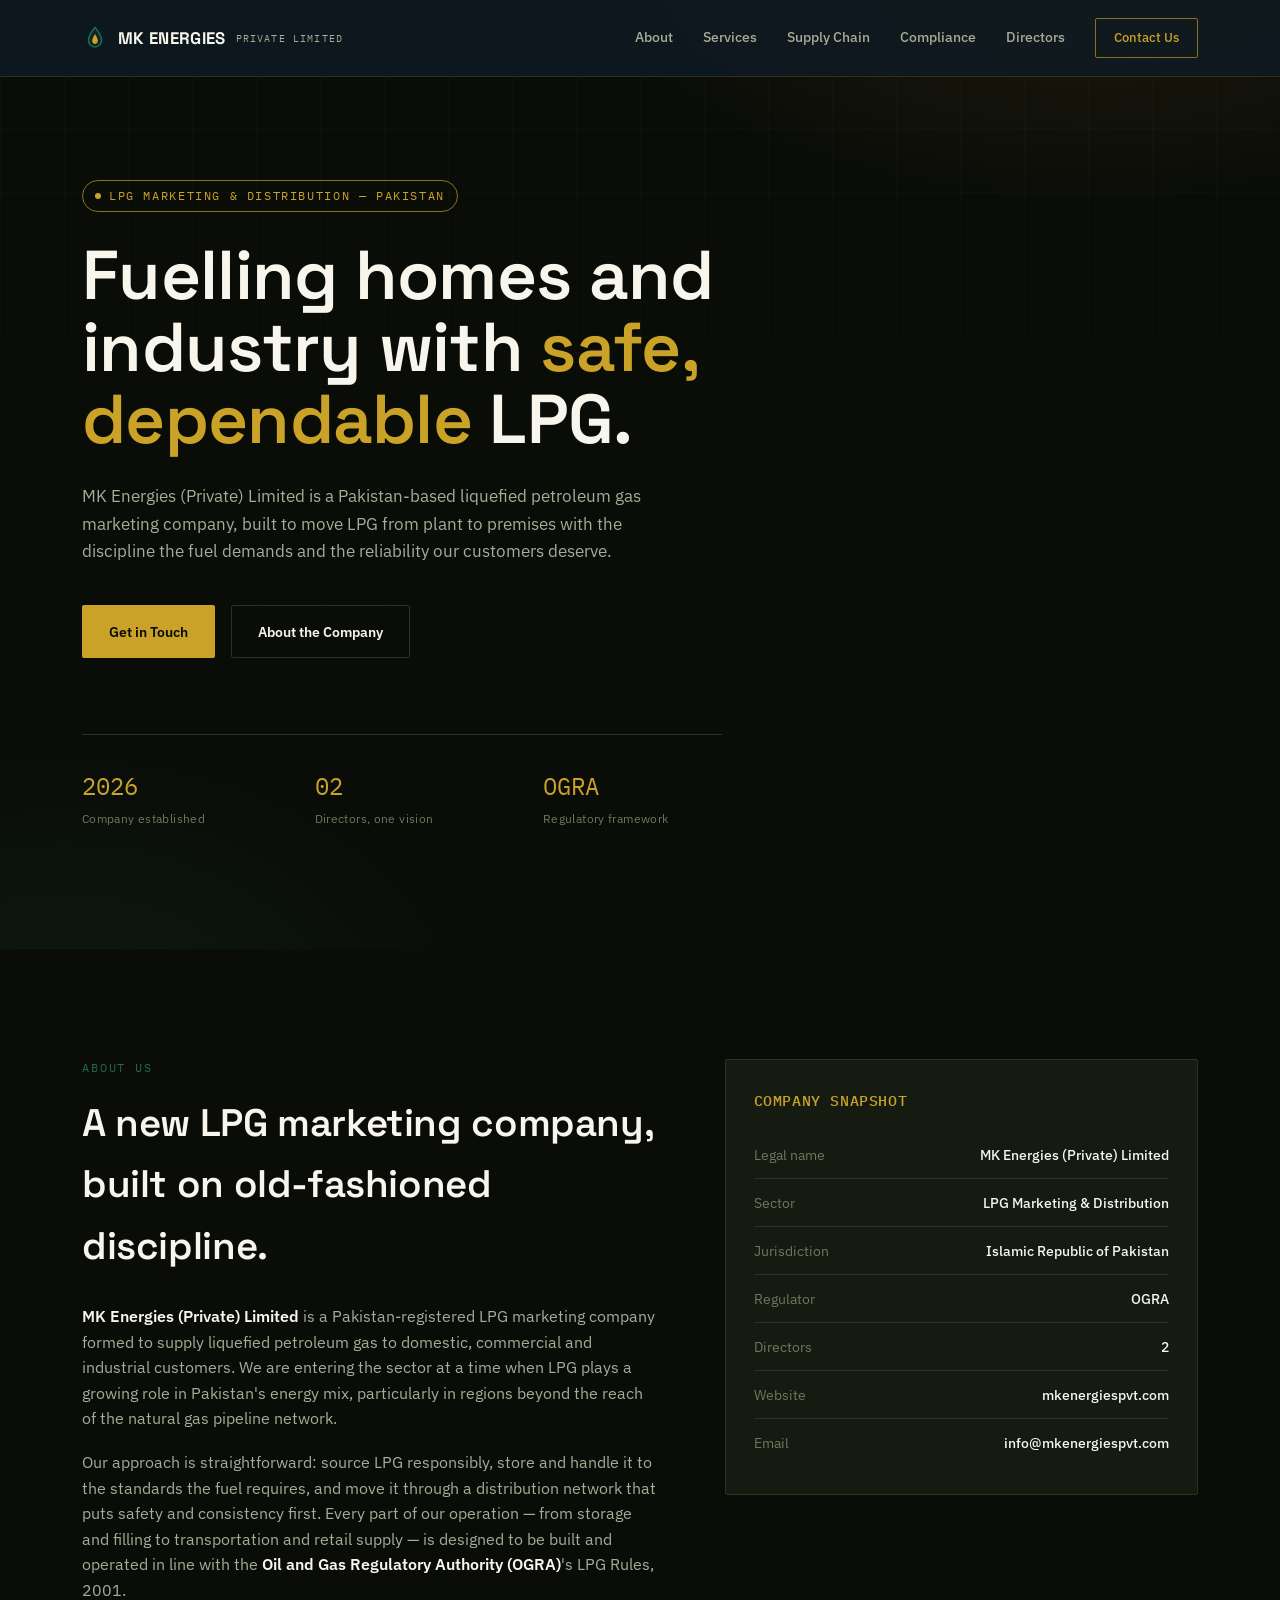
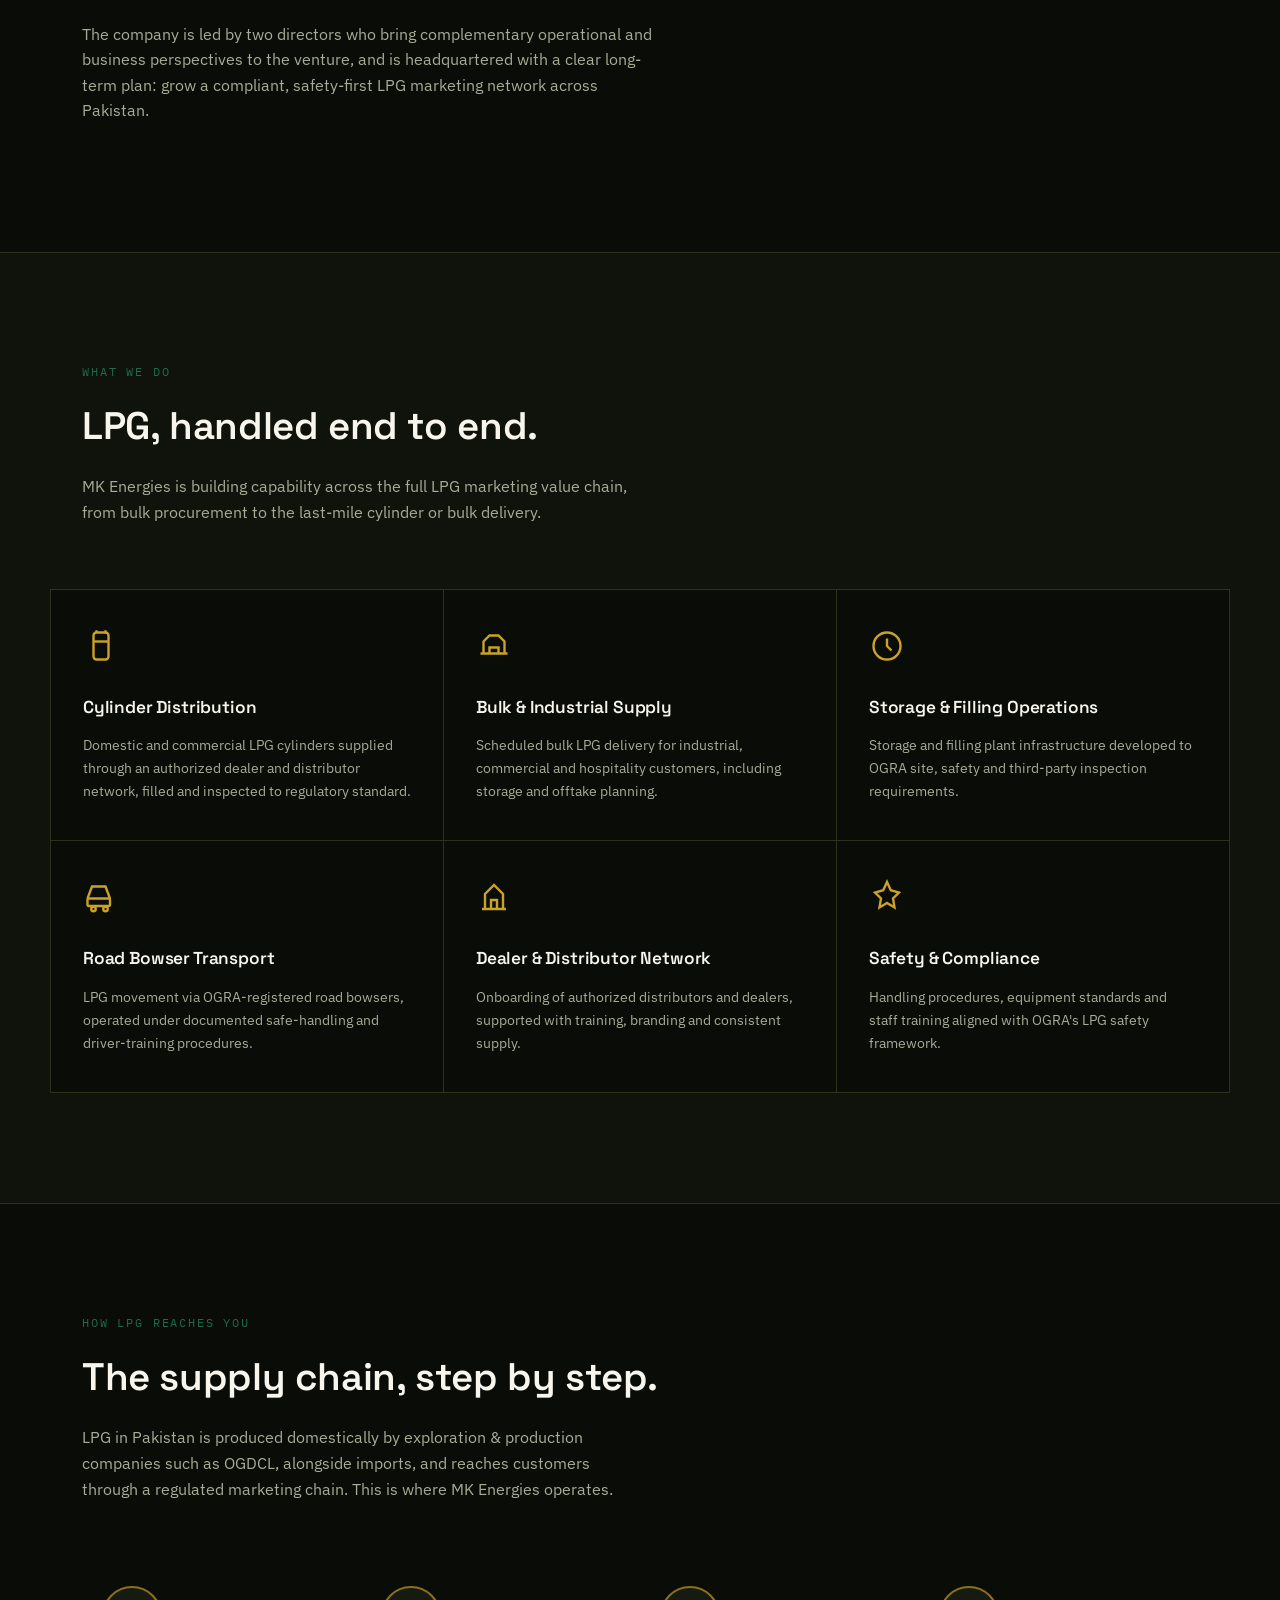
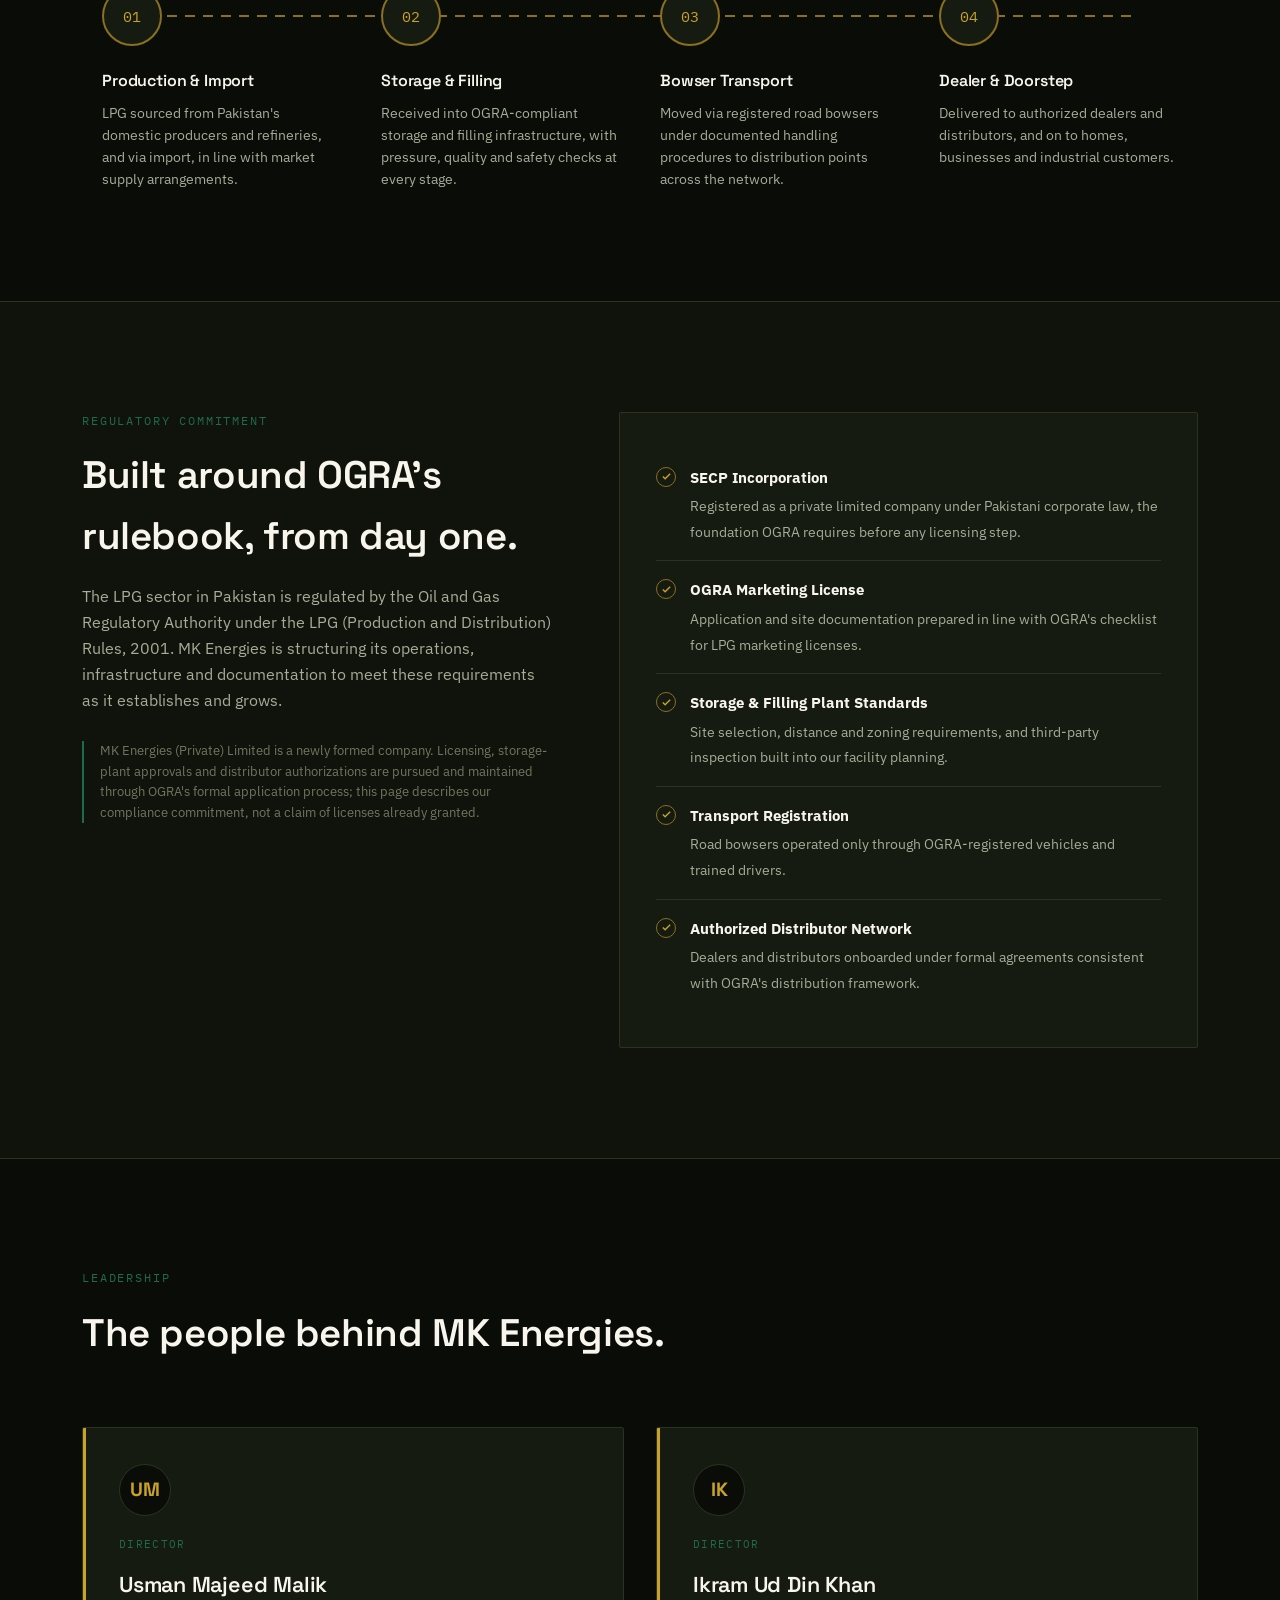
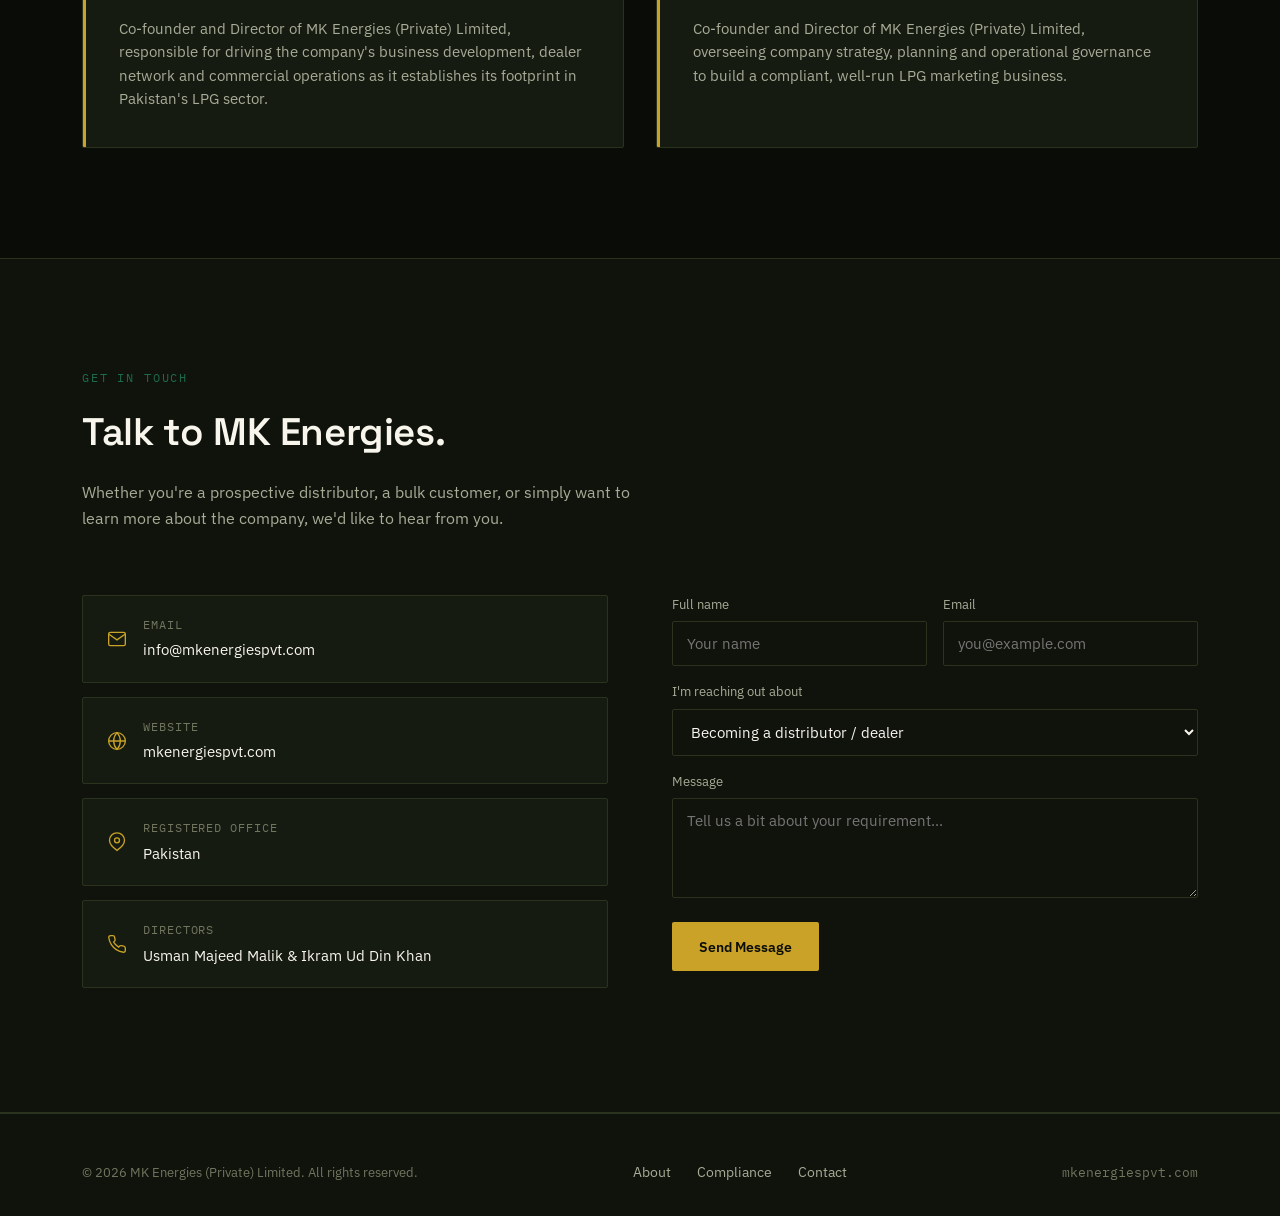
==== index.html @ 3c051571 "initial commit" ====
<!DOCTYPE html>
<html lang="en">
<head>
<meta charset="UTF-8">
<meta name="viewport" content="width=device-width, initial-scale=1.0">
<title>MK Energies (Private) Limited — LPG Marketing Company, Pakistan</title>
<meta name="description" content="MK Energies (Private) Limited is a Pakistan-based LPG marketing company committed to safe, reliable and OGRA-compliant liquefied petroleum gas distribution.">
<link rel="preconnect" href="https://fonts.googleapis.com">
<link rel="preconnect" href="https://fonts.gstatic.com" crossorigin>
<link href="https://fonts.googleapis.com/css2?family=Space+Grotesk:wght@400;500;600;700&family=IBM+Plex+Sans:wght@400;500;600;700&family=IBM+Plex+Mono:wght@400;500&display=swap" rel="stylesheet">
<style>
  :root{
    --bg-primary:#0A0C08;
    --bg-secondary:#10130C;
    --surface:#161B12;
    --surface-2:#1C2318;
    --line:#2B331F;
    --flame:#C9A227;
    --flame-dim:#8A701F;
    --amber:#1E6B4A;
    --rust:#14522F;
    --paper:#F7F5EC;
    --muted:#A7AC97;
    --muted-2:#71765F;
    --radius:2px;
  }
  *{margin:0;padding:0;box-sizing:border-box;}
  html{scroll-behavior:smooth;}
  body{
    background:var(--bg-primary);
    color:var(--paper);
    font-family:'IBM Plex Sans',sans-serif;
    line-height:1.6;
    -webkit-font-smoothing:antialiased;
    overflow-x:hidden;
  }
  h1,h2,h3,h4{
    font-family:'Space Grotesk',sans-serif;
    font-weight:600;
    letter-spacing:-0.01em;
  }
  .mono{font-family:'IBM Plex Mono',monospace;}
  a{color:inherit;text-decoration:none;}
  .wrap{max-width:1180px;margin:0 auto;padding:0 32px;}
  ::selection{background:var(--flame);color:var(--bg-primary);}

  /* focus visibility */
  a:focus-visible, button:focus-visible{outline:2px solid var(--amber);outline-offset:3px;}

  @media (prefers-reduced-motion: reduce){
    *{animation:none !important; transition:none !important;}
  }

  /* ---------- Header ---------- */
  header{
    position:fixed;top:0;left:0;right:0;z-index:100;
    background:rgba(14,26,34,0.86);
    backdrop-filter:blur(10px);
    border-bottom:1px solid var(--line);
  }
  .nav{
    display:flex;align-items:center;justify-content:space-between;
    padding:18px 32px;max-width:1180px;margin:0 auto;
  }
  .logo{
    display:flex;align-items:center;gap:10px;
    font-family:'Space Grotesk',sans-serif;
    font-weight:700;font-size:1.05rem;letter-spacing:0.02em;
  }
  .logo-mark{width:26px;height:26px;flex-shrink:0;}
  .logo small{
    display:block;font-family:'IBM Plex Mono',monospace;
    font-weight:400;font-size:0.6rem;letter-spacing:0.12em;color:var(--muted);
    text-transform:uppercase;
  }
  nav.links{display:flex;gap:30px;align-items:center;}
  nav.links a{
    font-size:0.85rem;color:var(--muted);font-weight:500;
    transition:color .2s ease;position:relative;
  }
  nav.links a:hover{color:var(--flame);}
  .nav-cta{
    padding:9px 18px;border:1px solid var(--flame-dim);
    color:var(--flame) !important;font-size:0.8rem !important;
    border-radius:var(--radius);
  }
  .nav-cta:hover{background:var(--flame);color:var(--bg-primary) !important;}
  .burger{display:none;background:none;border:none;color:var(--paper);font-size:1.4rem;cursor:pointer;}

  /* ---------- Hero ---------- */
  .hero{
    position:relative;
    padding:180px 0 120px;
    background:
      radial-gradient(ellipse 900px 500px at 85% -10%, rgba(201,162,39,0.13), transparent 60%),
      radial-gradient(ellipse 700px 500px at 5% 110%, rgba(30,107,74,0.16), transparent 60%);
    overflow:hidden;
  }
  .hero-grid{
    position:absolute;inset:0;
    background-image:
      linear-gradient(rgba(255,255,255,0.025) 1px, transparent 1px),
      linear-gradient(90deg, rgba(255,255,255,0.025) 1px, transparent 1px);
    background-size:64px 64px;
    mask-image:linear-gradient(to bottom, black, transparent 85%);
  }
  .hero-inner{position:relative;z-index:2;}
  .eyebrow{
    display:inline-flex;align-items:center;gap:8px;
    font-family:'IBM Plex Mono',monospace;font-size:0.72rem;
    letter-spacing:0.14em;text-transform:uppercase;color:var(--flame);
    border:1px solid var(--flame-dim);padding:6px 12px;border-radius:20px;
    margin-bottom:28px;
  }
  .eyebrow .dot{width:6px;height:6px;border-radius:50%;background:var(--flame);animation:pulse 2.2s ease-in-out infinite;}
  @keyframes pulse{0%,100%{opacity:1;}50%{opacity:0.3;}}
  h1.hero-title{
    font-size:clamp(2.4rem, 5.4vw, 4.4rem);
    line-height:1.04;max-width:820px;color:var(--paper);
  }
  h1.hero-title em{
    font-style:normal;color:var(--flame);
  }
  .hero-sub{
    max-width:560px;margin-top:26px;color:var(--muted);font-size:1.08rem;
  }
  .hero-actions{display:flex;gap:16px;margin-top:40px;flex-wrap:wrap;}
  .btn{
    display:inline-flex;align-items:center;gap:8px;
    padding:14px 26px;font-size:0.9rem;font-weight:600;
    border-radius:var(--radius);cursor:pointer;border:1px solid transparent;
    font-family:'IBM Plex Sans',sans-serif;
    transition:transform .18s ease, background .18s ease, border-color .18s ease;
  }
  .btn-primary{background:var(--flame);color:var(--bg-primary);}
  .btn-primary:hover{transform:translateY(-2px);background:#E0BC4C;}
  .btn-ghost{border-color:var(--line);color:var(--paper);}
  .btn-ghost:hover{border-color:var(--flame-dim);transform:translateY(-2px);}

  .hero-stats{
    display:grid;grid-template-columns:repeat(3,auto);gap:56px;
    margin-top:76px;padding-top:32px;border-top:1px solid var(--line);
    max-width:640px;
  }
  .stat-num{font-family:'IBM Plex Mono',monospace;font-size:1.5rem;color:var(--flame);}
  .stat-label{font-size:0.78rem;color:var(--muted-2);margin-top:4px;letter-spacing:0.03em;}

  /* ---------- Section shell ---------- */
  section{padding:110px 0;position:relative;}
  .section-head{max-width:640px;margin-bottom:64px;}
  .kicker{
    font-family:'IBM Plex Mono',monospace;font-size:0.72rem;
    letter-spacing:0.16em;text-transform:uppercase;color:var(--amber);
    display:block;margin-bottom:14px;
  }
  h2.section-title{font-size:clamp(1.7rem,3vw,2.4rem);color:var(--paper);}
  .section-lead{color:var(--muted);margin-top:16px;font-size:1.02rem;max-width:560px;}

  .band-alt{background:var(--bg-secondary);border-top:1px solid var(--line);border-bottom:1px solid var(--line);}

  /* ---------- About ---------- */
  .about-grid{display:grid;grid-template-columns:1.1fr 0.9fr;gap:64px;align-items:start;}
  .about-copy p{color:var(--muted);margin-bottom:18px;font-size:1rem;}
  .about-copy strong{color:var(--paper);font-weight:600;}
  .info-card{
    background:var(--surface);border:1px solid var(--line);
    border-radius:var(--radius);padding:28px;
  }
  .info-card h4{font-size:0.95rem;color:var(--flame);margin-bottom:18px;font-family:'IBM Plex Mono',monospace;letter-spacing:0.04em;text-transform:uppercase;font-weight:500;}
  .info-row{display:flex;justify-content:space-between;padding:12px 0;border-bottom:1px solid var(--line);font-size:0.9rem;}
  .info-row:last-child{border-bottom:none;}
  .info-row span:first-child{color:var(--muted-2);}
  .info-row span:last-child{color:var(--paper);font-weight:500;text-align:right;}

  /* ---------- Services ---------- */
  .service-grid{
    display:grid;grid-template-columns:repeat(3,1fr);gap:1px;
    background:var(--line);border:1px solid var(--line);
  }
  .service-card{
    background:var(--bg-primary);padding:38px 32px;
    transition:background .2s ease;
  }
  .service-card:hover{background:var(--surface);}
  .service-icon{width:36px;height:36px;margin-bottom:22px;color:var(--flame);}
  .service-card h3{font-size:1.08rem;margin-bottom:12px;color:var(--paper);}
  .service-card p{color:var(--muted);font-size:0.9rem;}

  /* ---------- Supply chain (signature) ---------- */
  .chain{position:relative;padding-top:20px;}
  .chain-track{
    position:relative;display:grid;grid-template-columns:repeat(4,1fr);gap:0;
  }
  .chain-line{
    position:absolute;top:29px;left:6%;right:6%;height:2px;
    background:repeating-linear-gradient(90deg, var(--flame-dim) 0 10px, transparent 10px 18px);
  }
  .chain-line-flow{
    position:absolute;top:29px;left:6%;right:6%;height:2px;overflow:hidden;
  }
  .chain-line-flow::after{
    content:"";position:absolute;top:0;left:-30%;width:30%;height:100%;
    background:linear-gradient(90deg, transparent, var(--flame), transparent);
    animation:flow 3.2s linear infinite;
  }
  @keyframes flow{0%{left:-30%;}100%{left:100%;}}
  .chain-step{position:relative;padding:0 20px;text-align:left;}
  .chain-node{
    width:60px;height:60px;border-radius:50%;
    background:var(--surface);border:2px solid var(--flame-dim);
    display:flex;align-items:center;justify-content:center;
    font-family:'IBM Plex Mono',monospace;color:var(--flame);font-size:0.95rem;
    margin-bottom:22px;position:relative;z-index:2;
  }
  .chain-step h4{font-size:1rem;color:var(--paper);margin-bottom:8px;}
  .chain-step p{color:var(--muted);font-size:0.87rem;}

  /* ---------- Compliance ---------- */
  .compliance-grid{display:grid;grid-template-columns:0.9fr 1.1fr;gap:64px;align-items:start;}
  .gauge-wrap{
    background:var(--surface);border:1px solid var(--line);border-radius:var(--radius);
    padding:36px;
  }
  .checklist{list-style:none;}
  .checklist li{
    display:flex;gap:14px;padding:16px 0;border-bottom:1px solid var(--line);
  }
  .checklist li:last-child{border-bottom:none;}
  .checklist .mark{
    width:20px;height:20px;flex-shrink:0;border:1px solid var(--flame-dim);
    border-radius:50%;display:flex;align-items:center;justify-content:center;margin-top:2px;
  }
  .checklist .mark svg{width:11px;height:11px;color:var(--flame);}
  .checklist strong{display:block;color:var(--paper);font-size:0.96rem;margin-bottom:4px;}
  .checklist span{color:var(--muted);font-size:0.87rem;}
  .disclaimer{
    margin-top:28px;font-size:0.8rem;color:var(--muted-2);
    border-left:2px solid var(--amber);padding-left:16px;
  }

  /* ---------- Directors ---------- */
  .director-grid{display:grid;grid-template-columns:1fr 1fr;gap:32px;}
  .director-card{
    background:var(--surface);border:1px solid var(--line);border-radius:var(--radius);
    padding:36px;position:relative;overflow:hidden;
  }
  .director-card::before{
    content:"";position:absolute;top:0;left:0;width:3px;height:100%;background:var(--flame);
  }
  .director-role{
    font-family:'IBM Plex Mono',monospace;font-size:0.7rem;letter-spacing:0.12em;
    text-transform:uppercase;color:var(--amber);margin-bottom:14px;display:block;
  }
  .director-card h3{font-size:1.35rem;margin-bottom:14px;color:var(--paper);}
  .director-card p{color:var(--muted);font-size:0.92rem;}
  .director-initial{
    width:52px;height:52px;border-radius:50%;
    background:var(--bg-primary);border:1px solid var(--line);
    display:flex;align-items:center;justify-content:center;
    font-family:'Space Grotesk',sans-serif;font-weight:700;color:var(--flame);
    margin-bottom:20px;font-size:1.2rem;
  }

  /* ---------- Contact ---------- */
  .contact-grid{display:grid;grid-template-columns:1fr 1fr;gap:64px;}
  .contact-card{
    background:var(--surface);border:1px solid var(--line);border-radius:var(--radius);
    padding:20px 24px;display:flex;align-items:center;gap:16px;margin-bottom:14px;
  }
  .contact-card svg{width:20px;height:20px;color:var(--flame);flex-shrink:0;}
  .contact-card .label{font-size:0.72rem;color:var(--muted-2);text-transform:uppercase;letter-spacing:0.08em;font-family:'IBM Plex Mono',monospace;}
  .contact-card .value{font-size:0.95rem;color:var(--paper);margin-top:3px;}

  form.enquiry{display:flex;flex-direction:column;gap:16px;}
  .enquiry label{font-size:0.8rem;color:var(--muted);margin-bottom:6px;display:block;}
  .enquiry input, .enquiry select, .enquiry textarea{
    width:100%;background:var(--bg-secondary);border:1px solid var(--line);
    color:var(--paper);padding:12px 14px;border-radius:var(--radius);
    font-family:'IBM Plex Sans',sans-serif;font-size:0.92rem;
  }
  .enquiry input:focus, .enquiry select:focus, .enquiry textarea:focus{
    outline:none;border-color:var(--flame-dim);
  }
  .enquiry textarea{resize:vertical;min-height:100px;}
  .field-row{display:grid;grid-template-columns:1fr 1fr;gap:16px;}

  /* ---------- Footer ---------- */
  footer{
    border-top:1px solid var(--line);padding:48px 0 32px;background:var(--bg-secondary);
  }
  .footer-grid{display:flex;justify-content:space-between;align-items:center;flex-wrap:wrap;gap:20px;}
  .footer-note{color:var(--muted-2);font-size:0.82rem;}
  .footer-links{display:flex;gap:26px;}
  .footer-links a{color:var(--muted);font-size:0.85rem;}
  .footer-links a:hover{color:var(--flame);}

  @media (max-width: 880px){
    .about-grid, .compliance-grid, .director-grid, .contact-grid{grid-template-columns:1fr;}
    .service-grid{grid-template-columns:1fr;}
    .chain-track{grid-template-columns:1fr;gap:36px;}
    .chain-line, .chain-line-flow{display:none;}
    .hero-stats{grid-template-columns:1fr;gap:24px;}
    nav.links{display:none;}
    .field-row{grid-template-columns:1fr;}
  }
</style>
</head>
<body>

<header>
  <div class="nav">
    <a href="#top" class="logo">
      <svg class="logo-mark" viewBox="0 0 32 32" fill="none" xmlns="http://www.w3.org/2000/svg">
        <path d="M16 3C16 3 8 12.5 8 19C8 23.4 11.6 27 16 27C20.4 27 24 23.4 24 19C24 12.5 16 3 16 3Z" stroke="#1E6B4A" stroke-width="2" fill="rgba(30,107,74,0.16)"/>
        <path d="M16 11C16 11 12.5 16 12.5 19.5C12.5 21.7 14.1 23.5 16 23.5C17.9 23.5 19.5 21.7 19.5 19.5C19.5 16 16 11 16 11Z" fill="#C9A227"/>
      </svg>
      MK ENERGIES
      <small>Private Limited</small>
    </a>
    <nav class="links">
      <a href="#about">About</a>
      <a href="#services">Services</a>
      <a href="#chain">Supply Chain</a>
      <a href="#compliance">Compliance</a>
      <a href="#directors">Directors</a>
      <a href="#contact" class="nav-cta">Contact Us</a>
    </nav>
  </div>
</header>

<main id="top">

  <!-- HERO -->
  <section class="hero">
    <div class="hero-grid"></div>
    <div class="wrap hero-inner">
      <span class="eyebrow"><span class="dot"></span>LPG Marketing &amp; Distribution — Pakistan</span>
      <h1 class="hero-title">Fuelling homes and industry with <em>safe, dependable</em> LPG.</h1>
      <p class="hero-sub">MK Energies (Private) Limited is a Pakistan-based liquefied petroleum gas marketing company, built to move LPG from plant to premises with the discipline the fuel demands and the reliability our customers deserve.</p>
      <div class="hero-actions">
        <a href="#contact" class="btn btn-primary">Get in Touch</a>
        <a href="#about" class="btn btn-ghost">About the Company</a>
      </div>
      <div class="hero-stats">
        <div>
          <div class="stat-num">2026</div>
          <div class="stat-label">Company established</div>
        </div>
        <div>
          <div class="stat-num">02</div>
          <div class="stat-label">Directors, one vision</div>
        </div>
        <div>
          <div class="stat-num">OGRA</div>
          <div class="stat-label">Regulatory framework</div>
        </div>
      </div>
    </div>
  </section>

  <!-- ABOUT -->
  <section id="about">
    <div class="wrap">
      <div class="about-grid">
        <div>
          <span class="kicker">About Us</span>
          <h2 class="section-title">A new LPG marketing company, built on old-fashioned discipline.</h2>
          <div class="about-copy" style="margin-top:28px;">
            <p><strong>MK Energies (Private) Limited</strong> is a Pakistan-registered LPG marketing company formed to supply liquefied petroleum gas to domestic, commercial and industrial customers. We are entering the sector at a time when LPG plays a growing role in Pakistan's energy mix, particularly in regions beyond the reach of the natural gas pipeline network.</p>
            <p>Our approach is straightforward: source LPG responsibly, store and handle it to the standards the fuel requires, and move it through a distribution network that puts safety and consistency first. Every part of our operation — from storage and filling to transportation and retail supply — is designed to be built and operated in line with the <strong>Oil and Gas Regulatory Authority (OGRA)</strong>'s LPG Rules, 2001.</p>
            <p>The company is led by two directors who bring complementary operational and business perspectives to the venture, and is headquartered with a clear long-term plan: grow a compliant, safety-first LPG marketing network across Pakistan.</p>
          </div>
        </div>
        <div class="info-card">
          <h4>Company Snapshot</h4>
          <div class="info-row"><span>Legal name</span><span>MK Energies (Private) Limited</span></div>
          <div class="info-row"><span>Sector</span><span>LPG Marketing &amp; Distribution</span></div>
          <div class="info-row"><span>Jurisdiction</span><span>Islamic Republic of Pakistan</span></div>
          <div class="info-row"><span>Regulator</span><span>OGRA</span></div>
          <div class="info-row"><span>Directors</span><span>2</span></div>
          <div class="info-row"><span>Website</span><span>mkenergiespvt.com</span></div>
          <div class="info-row"><span>Email</span><span>info@mkenergiespvt.com</span></div>
        </div>
      </div>
    </div>
  </section>

  <!-- SERVICES -->
  <section id="services" class="band-alt">
    <div class="wrap">
      <div class="section-head">
        <span class="kicker">What We Do</span>
        <h2 class="section-title">LPG, handled end to end.</h2>
        <p class="section-lead">MK Energies is building capability across the full LPG marketing value chain, from bulk procurement to the last-mile cylinder or bulk delivery.</p>
      </div>
    </div>
    <div class="wrap" style="padding:0;">
      <div class="service-grid">
        <div class="service-card">
          <svg class="service-icon" viewBox="0 0 24 24" fill="none" stroke="currentColor" stroke-width="1.6"><rect x="7" y="3" width="10" height="18" rx="2"/><path d="M9 3V1.5M15 3V1.5"/><path d="M7 9h10"/></svg>
          <h3>Cylinder Distribution</h3>
          <p>Domestic and commercial LPG cylinders supplied through an authorized dealer and distributor network, filled and inspected to regulatory standard.</p>
        </div>
        <div class="service-card">
          <svg class="service-icon" viewBox="0 0 24 24" fill="none" stroke="currentColor" stroke-width="1.6"><path d="M3 17h18M5 17V9l4-4h6l4 4v8M9 17v-4h6v4"/></svg>
          <h3>Bulk &amp; Industrial Supply</h3>
          <p>Scheduled bulk LPG delivery for industrial, commercial and hospitality customers, including storage and offtake planning.</p>
        </div>
        <div class="service-card">
          <svg class="service-icon" viewBox="0 0 24 24" fill="none" stroke="currentColor" stroke-width="1.6"><circle cx="12" cy="12" r="9"/><path d="M12 7v5l3 3"/></svg>
          <h3>Storage &amp; Filling Operations</h3>
          <p>Storage and filling plant infrastructure developed to OGRA site, safety and third-party inspection requirements.</p>
        </div>
        <div class="service-card">
          <svg class="service-icon" viewBox="0 0 24 24" fill="none" stroke="currentColor" stroke-width="1.6"><path d="M3 13l3-8h9l3 8"/><rect x="3" y="13" width="15" height="5" rx="1"/><circle cx="7" cy="20" r="1.5"/><circle cx="15" cy="20" r="1.5"/></svg>
          <h3>Road Bowser Transport</h3>
          <p>LPG movement via OGRA-registered road bowsers, operated under documented safe-handling and driver-training procedures.</p>
        </div>
        <div class="service-card">
          <svg class="service-icon" viewBox="0 0 24 24" fill="none" stroke="currentColor" stroke-width="1.6"><path d="M4 20h16M6 20V10l6-6 6 6v10"/><path d="M10 20v-6h4v6"/></svg>
          <h3>Dealer &amp; Distributor Network</h3>
          <p>Onboarding of authorized distributors and dealers, supported with training, branding and consistent supply.</p>
        </div>
        <div class="service-card">
          <svg class="service-icon" viewBox="0 0 24 24" fill="none" stroke="currentColor" stroke-width="1.6"><path d="M12 2l2.5 5.5L20 9l-4 4 1 6-5-3-5 3 1-6-4-4 5.5-1.5z"/></svg>
          <h3>Safety &amp; Compliance</h3>
          <p>Handling procedures, equipment standards and staff training aligned with OGRA's LPG safety framework.</p>
        </div>
      </div>
    </div>
  </section>

  <!-- SUPPLY CHAIN -->
  <section id="chain">
    <div class="wrap">
      <div class="section-head">
        <span class="kicker">How LPG Reaches You</span>
        <h2 class="section-title">The supply chain, step by step.</h2>
        <p class="section-lead">LPG in Pakistan is produced domestically by exploration &amp; production companies such as OGDCL, alongside imports, and reaches customers through a regulated marketing chain. This is where MK Energies operates.</p>
      </div>
      <div class="chain">
        <div class="chain-track">
          <div class="chain-line-flow"></div>
          <div class="chain-line"></div>
          <div class="chain-step">
            <div class="chain-node">01</div>
            <h4>Production &amp; Import</h4>
            <p>LPG sourced from Pakistan's domestic producers and refineries, and via import, in line with market supply arrangements.</p>
          </div>
          <div class="chain-step">
            <div class="chain-node">02</div>
            <h4>Storage &amp; Filling</h4>
            <p>Received into OGRA-compliant storage and filling infrastructure, with pressure, quality and safety checks at every stage.</p>
          </div>
          <div class="chain-step">
            <div class="chain-node">03</div>
            <h4>Bowser Transport</h4>
            <p>Moved via registered road bowsers under documented handling procedures to distribution points across the network.</p>
          </div>
          <div class="chain-step">
            <div class="chain-node">04</div>
            <h4>Dealer &amp; Doorstep</h4>
            <p>Delivered to authorized dealers and distributors, and on to homes, businesses and industrial customers.</p>
          </div>
        </div>
      </div>
    </div>
  </section>

  <!-- COMPLIANCE -->
  <section id="compliance" class="band-alt">
    <div class="wrap">
      <div class="compliance-grid">
        <div>
          <span class="kicker">Regulatory Commitment</span>
          <h2 class="section-title">Built around OGRA's rulebook, from day one.</h2>
          <p class="section-lead">The LPG sector in Pakistan is regulated by the Oil and Gas Regulatory Authority under the LPG (Production and Distribution) Rules, 2001. MK Energies is structuring its operations, infrastructure and documentation to meet these requirements as it establishes and grows.</p>
          <div class="disclaimer">MK Energies (Private) Limited is a newly formed company. Licensing, storage-plant approvals and distributor authorizations are pursued and maintained through OGRA's formal application process; this page describes our compliance commitment, not a claim of licenses already granted.</div>
        </div>
        <div class="gauge-wrap">
          <ul class="checklist">
            <li>
              <span class="mark"><svg viewBox="0 0 24 24" fill="none" stroke="currentColor" stroke-width="3"><path d="M4 12l5 5L20 6"/></svg></span>
              <div><strong>SECP Incorporation</strong><span>Registered as a private limited company under Pakistani corporate law, the foundation OGRA requires before any licensing step.</span></div>
            </li>
            <li>
              <span class="mark"><svg viewBox="0 0 24 24" fill="none" stroke="currentColor" stroke-width="3"><path d="M4 12l5 5L20 6"/></svg></span>
              <div><strong>OGRA Marketing License</strong><span>Application and site documentation prepared in line with OGRA's checklist for LPG marketing licenses.</span></div>
            </li>
            <li>
              <span class="mark"><svg viewBox="0 0 24 24" fill="none" stroke="currentColor" stroke-width="3"><path d="M4 12l5 5L20 6"/></svg></span>
              <div><strong>Storage &amp; Filling Plant Standards</strong><span>Site selection, distance and zoning requirements, and third-party inspection built into our facility planning.</span></div>
            </li>
            <li>
              <span class="mark"><svg viewBox="0 0 24 24" fill="none" stroke="currentColor" stroke-width="3"><path d="M4 12l5 5L20 6"/></svg></span>
              <div><strong>Transport Registration</strong><span>Road bowsers operated only through OGRA-registered vehicles and trained drivers.</span></div>
            </li>
            <li>
              <span class="mark"><svg viewBox="0 0 24 24" fill="none" stroke="currentColor" stroke-width="3"><path d="M4 12l5 5L20 6"/></svg></span>
              <div><strong>Authorized Distributor Network</strong><span>Dealers and distributors onboarded under formal agreements consistent with OGRA's distribution framework.</span></div>
            </li>
          </ul>
        </div>
      </div>
    </div>
  </section>

  <!-- DIRECTORS -->
  <section id="directors">
    <div class="wrap">
      <div class="section-head">
        <span class="kicker">Leadership</span>
        <h2 class="section-title">The people behind MK Energies.</h2>
      </div>
      <div class="director-grid">
        <div class="director-card">
          <div class="director-initial">UM</div>
          <span class="director-role">Director</span>
          <h3>Usman Majeed Malik</h3>
          <p>Co-founder and Director of MK Energies (Private) Limited, responsible for driving the company's business development, dealer network and commercial operations as it establishes its footprint in Pakistan's LPG sector.</p>
        </div>
        <div class="director-card">
          <div class="director-initial">IK</div>
          <span class="director-role">Director</span>
          <h3>Ikram Ud Din Khan</h3>
          <p>Co-founder and Director of MK Energies (Private) Limited, overseeing company strategy, planning and operational governance to build a compliant, well-run LPG marketing business.</p>
        </div>
      </div>
    </div>
  </section>

  <!-- CONTACT -->
  <section id="contact" class="band-alt">
    <div class="wrap">
      <div class="section-head">
        <span class="kicker">Get In Touch</span>
        <h2 class="section-title">Talk to MK Energies.</h2>
        <p class="section-lead">Whether you're a prospective distributor, a bulk customer, or simply want to learn more about the company, we'd like to hear from you.</p>
      </div>
      <div class="contact-grid">
        <div>
          <div class="contact-card">
            <svg viewBox="0 0 24 24" fill="none" stroke="currentColor" stroke-width="1.6"><path d="M4 4h16v16H4z" opacity="0"/><path d="M22 6l-10 7L2 6"/><rect x="2" y="4" width="20" height="16" rx="2"/></svg>
            <div><div class="label">Email</div><div class="value">info@mkenergiespvt.com</div></div>
          </div>
          <div class="contact-card">
            <svg viewBox="0 0 24 24" fill="none" stroke="currentColor" stroke-width="1.6"><circle cx="12" cy="12" r="10"/><path d="M2 12h20M12 2c2.5 2.7 4 6.3 4 10s-1.5 7.3-4 10c-2.5-2.7-4-6.3-4-10s1.5-7.3 4-10z"/></svg>
            <div><div class="label">Website</div><div class="value">mkenergiespvt.com</div></div>
          </div>
          <div class="contact-card">
            <svg viewBox="0 0 24 24" fill="none" stroke="currentColor" stroke-width="1.6"><path d="M21 10c0 6-9 12-9 12S3 16 3 10a9 9 0 0118 0z"/><circle cx="12" cy="10" r="3"/></svg>
            <div><div class="label">Registered Office</div><div class="value">Pakistan</div></div>
          </div>
          <div class="contact-card">
            <svg viewBox="0 0 24 24" fill="none" stroke="currentColor" stroke-width="1.6"><path d="M22 16.9v3a2 2 0 01-2.2 2 19.8 19.8 0 01-8.6-3.1 19.5 19.5 0 01-6-6A19.8 19.8 0 012.1 4.2 2 2 0 014.1 2h3a2 2 0 012 1.7c.1.9.3 1.8.6 2.7a2 2 0 01-.5 2.1L8 9.7a16 16 0 006 6l1.2-1.2a2 2 0 012.1-.5c.9.3 1.8.5 2.7.6a2 2 0 011.7 2z"/></svg>
            <div><div class="label">Directors</div><div class="value">Usman Majeed Malik &amp; Ikram Ud Din Khan</div></div>
          </div>
        </div>
        <form class="enquiry" onsubmit="return handleSubmit(event)">
          <div class="field-row">
            <div>
              <label for="name">Full name</label>
              <input id="name" type="text" required placeholder="Your name">
            </div>
            <div>
              <label for="email">Email</label>
              <input id="email" type="email" required placeholder="you@example.com">
            </div>
          </div>
          <div>
            <label for="topic">I'm reaching out about</label>
            <select id="topic">
              <option>Becoming a distributor / dealer</option>
              <option>Bulk / industrial LPG supply</option>
              <option>General inquiry</option>
              <option>Careers</option>
            </select>
          </div>
          <div>
            <label for="message">Message</label>
            <textarea id="message" required placeholder="Tell us a bit about your requirement..."></textarea>
          </div>
          <button type="submit" class="btn btn-primary" style="align-self:flex-start;">Send Message</button>
        </form>
      </div>
    </div>
  </section>

</main>

<footer>
  <div class="wrap footer-grid">
    <div class="footer-note">© <span id="year"></span> MK Energies (Private) Limited. All rights reserved.</div>
    <div class="footer-links">
      <a href="#about">About</a>
      <a href="#compliance">Compliance</a>
      <a href="#contact">Contact</a>
    </div>
    <div class="footer-note mono">mkenergiespvt.com</div>
  </div>
</footer>

<script>
  document.getElementById('year').textContent = new Date().getFullYear();

  function handleSubmit(e){
    e.preventDefault();
    const name = document.getElementById('name').value;
    const email = document.getElementById('email').value;
    const topic = document.getElementById('topic').value;
    const message = document.getElementById('message').value;
    const subject = encodeURIComponent('Website Inquiry: ' + topic);
    const body = encodeURIComponent('Name: ' + name + '\nEmail: ' + email + '\n\n' + message);
    window.location.href = 'mailto:info@mkenergiespvt.com?subject=' + subject + '&body=' + body;
    return false;
  }
</script>

</body>
</html>
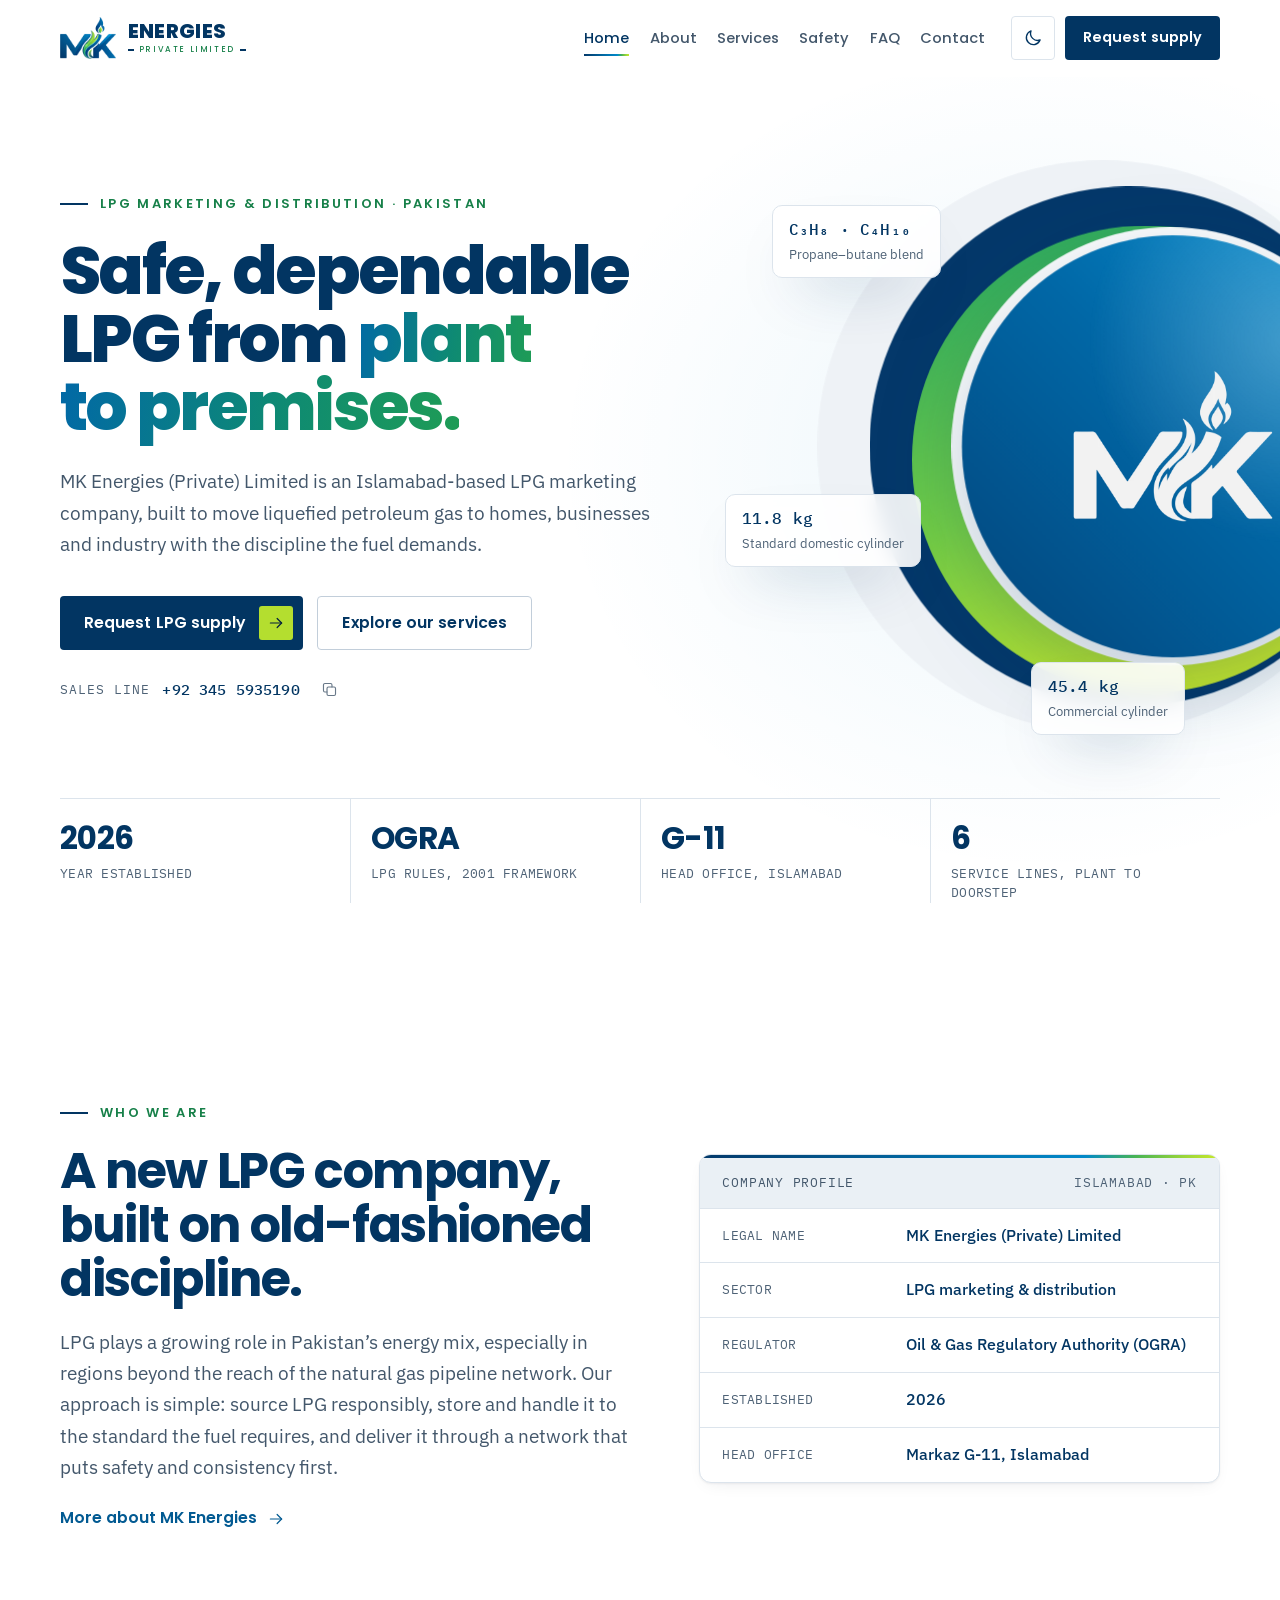
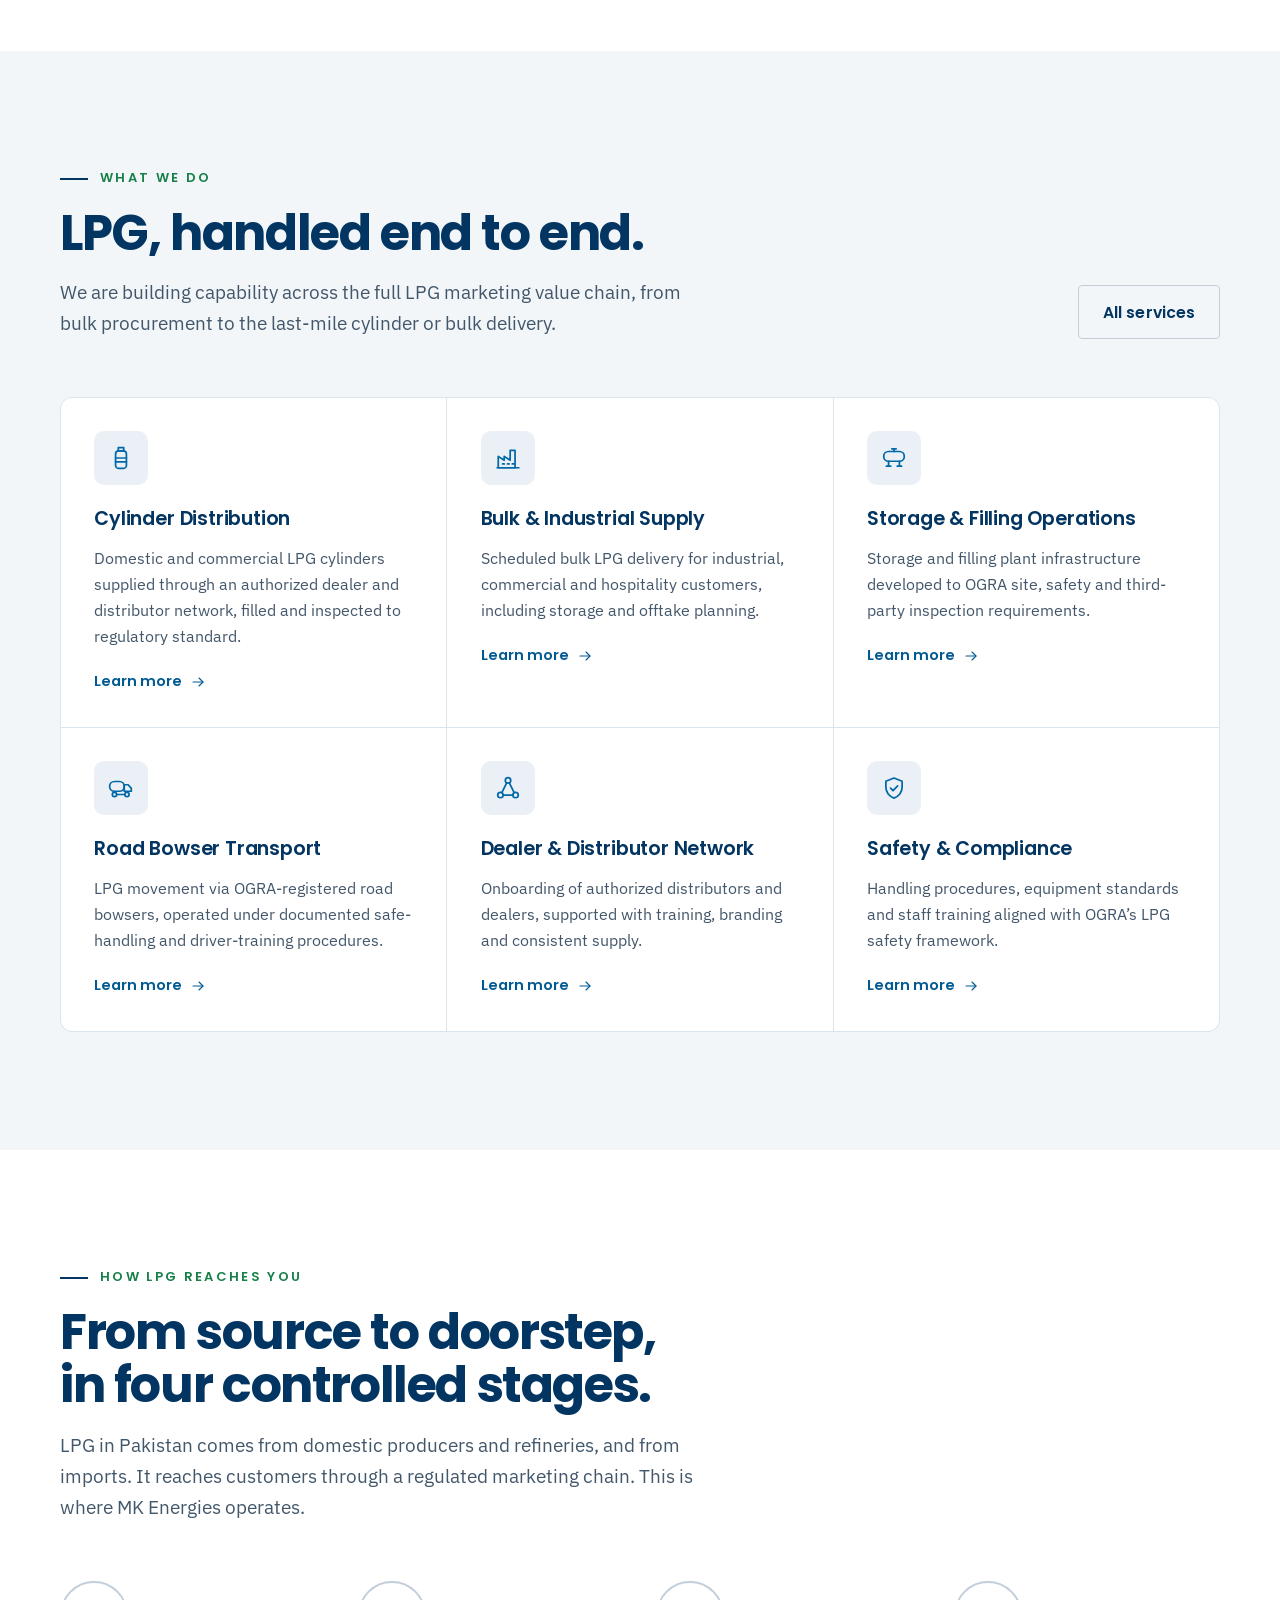
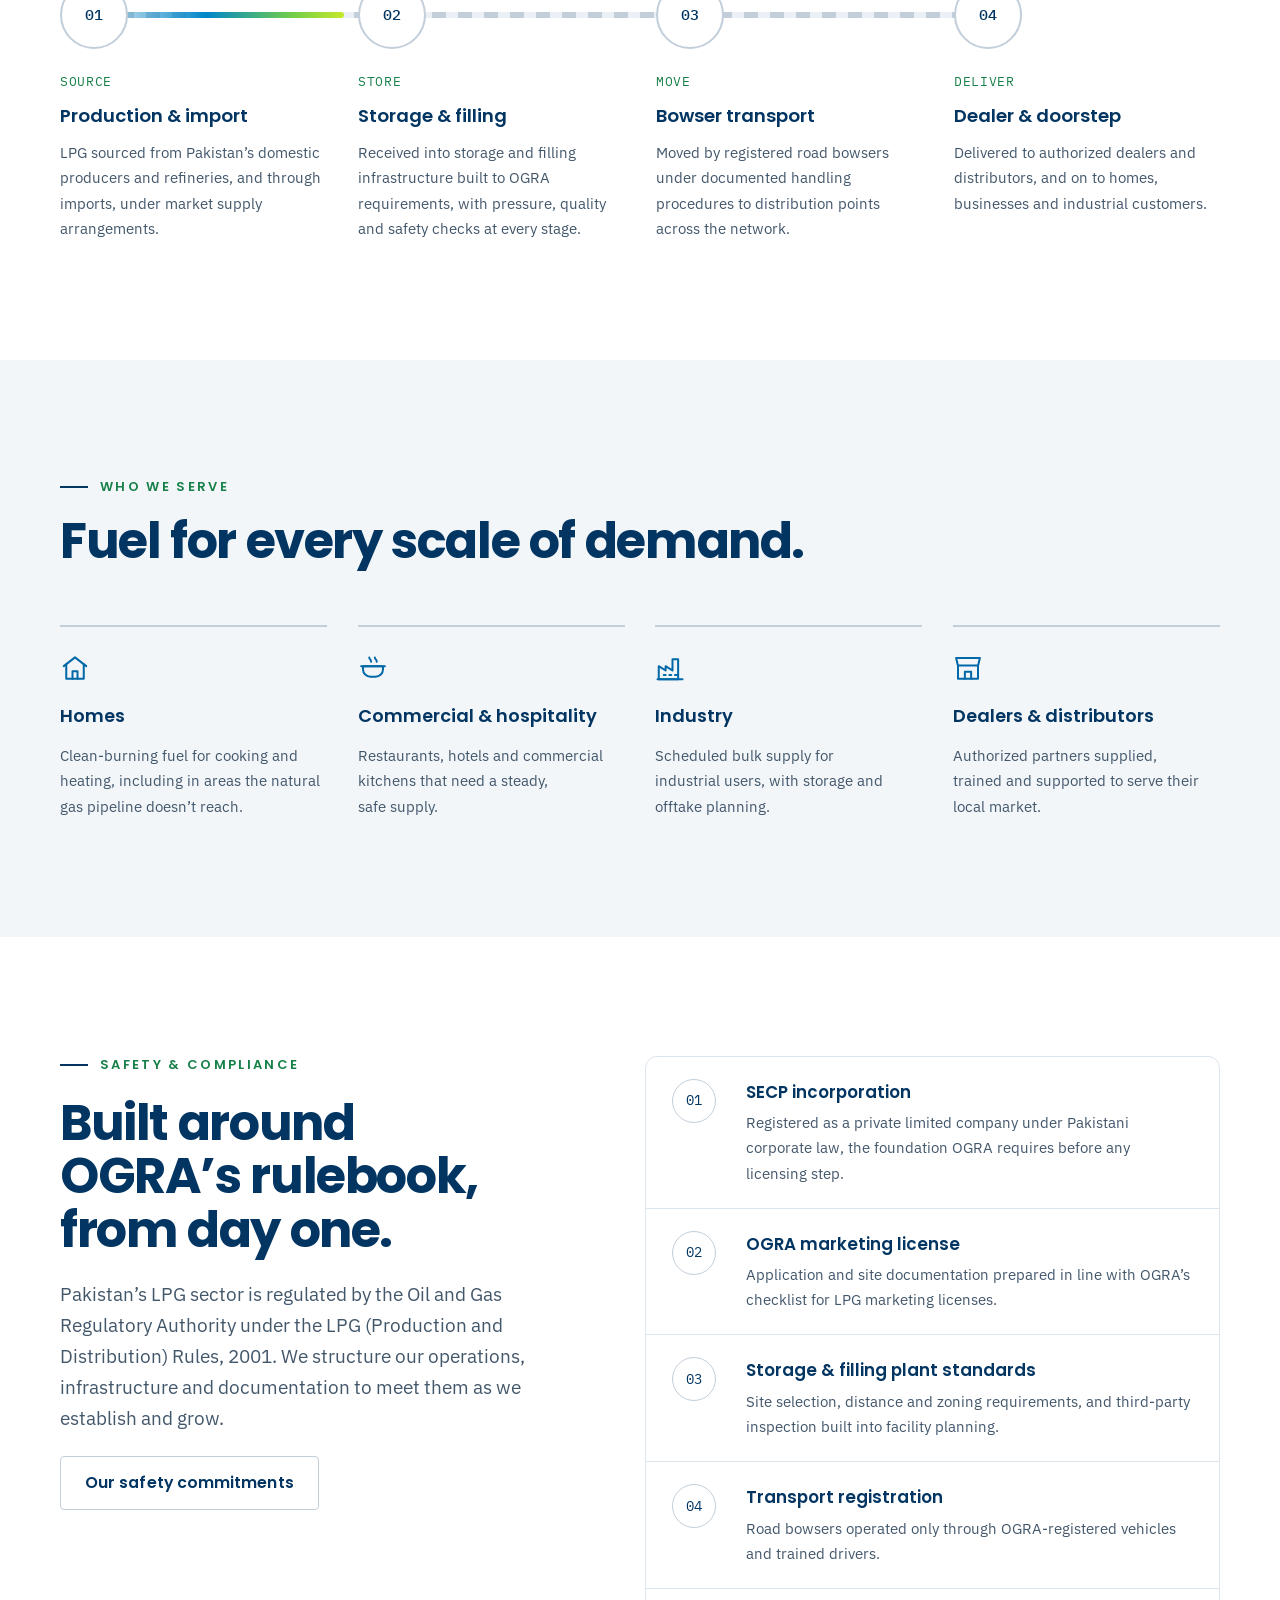
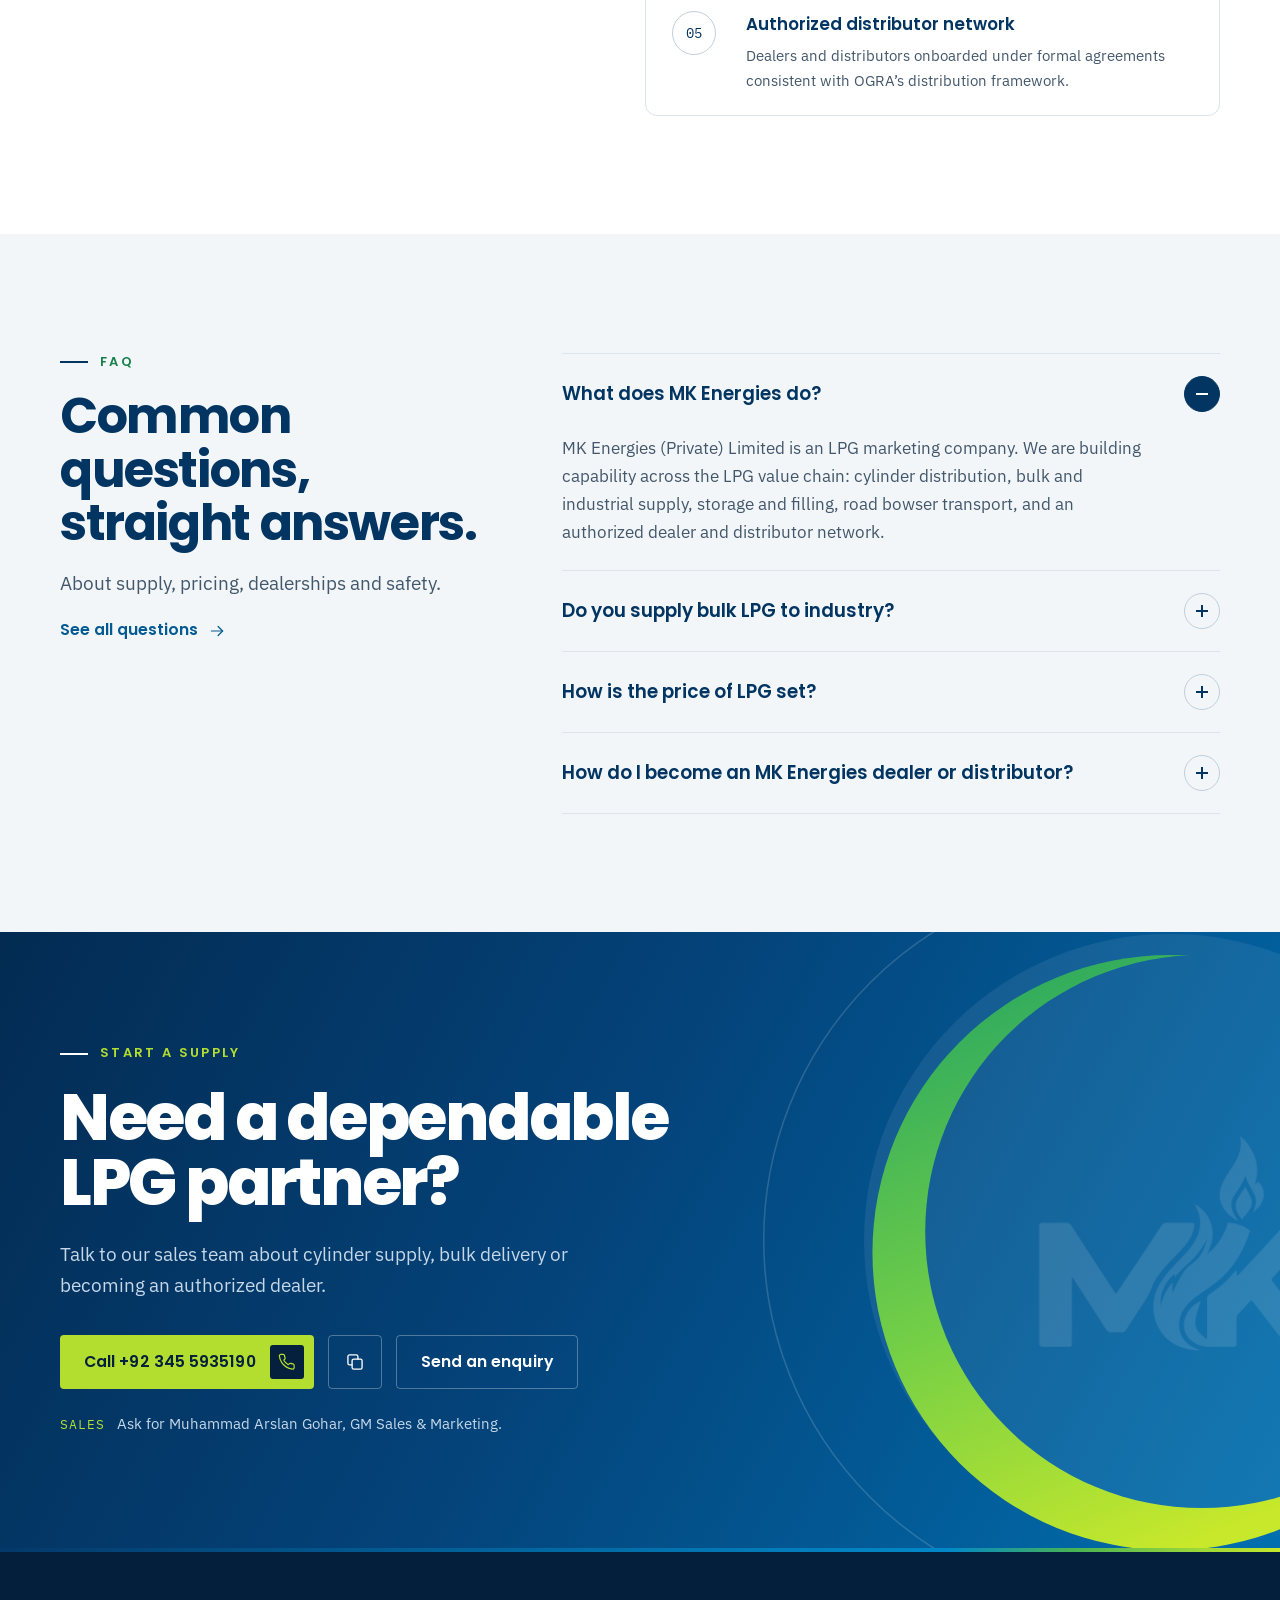
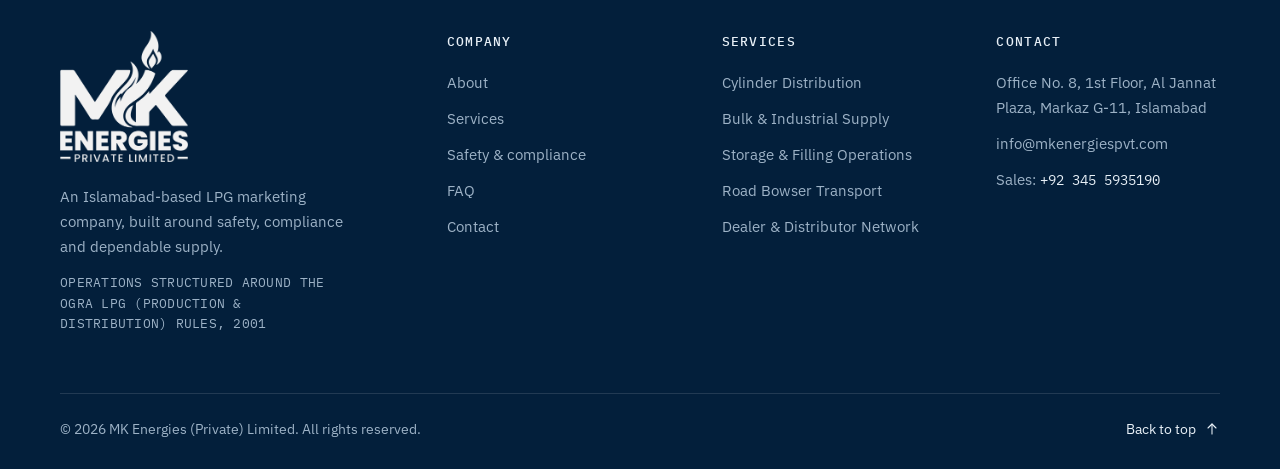
==== commit 896156c0: "Updated-Webiste" ====
--- a/index.html
+++ b/index.html
@@ -1,620 +1,386 @@
-<!DOCTYPE html>
-<html lang="en">
-<head>
-<meta charset="UTF-8">
-<meta name="viewport" content="width=device-width, initial-scale=1.0">
-<title>MK Energies (Private) Limited — LPG Marketing Company, Pakistan</title>
-<meta name="description" content="MK Energies (Private) Limited is a Pakistan-based LPG marketing company committed to safe, reliable and OGRA-compliant liquefied petroleum gas distribution.">
+<!doctype html><html><head><meta charset=utf8><meta name=viewport content="width=device-width,initial-scale=1,viewport-fit=cover"><style>:root{color-scheme:light;box-sizing:border-box;padding-top:env(safe-area-inset-top,0px);padding-bottom:env(safe-area-inset-bottom,0px)}html{scroll-padding-top:env(safe-area-inset-top,0px)}body{margin:0;padding:0;font:14px -apple-system,BlinkMacSystemFont,sans-serif;background:#fff;color:#000}img{max-width:100%}[hidden]:not([hidden=until-found i]){display:none!important}</style></head><body>
+<title>MK Energies</title>
+<meta name="claude:viewport-fit-sides" content="cover">
+<meta name="description" content="Islamabad-based LPG marketing company for cylinder distribution, bulk and industrial LPG supply, and an authorized dealer network across Pakistan.">
+<link rel="canonical" href="https://mkenergiespvt.com/">
+<meta name="theme-color" content="#FFFFFF">
+<meta property="og:type" content="website">
+<meta property="og:site_name" content="MK Energies (Private) Limited">
+<meta property="og:title" content="MK Energies">
+<meta property="og:description" content="Islamabad-based LPG marketing company for cylinder distribution, bulk and industrial LPG supply, and an authorized dealer network across Pakistan.">
+<meta property="og:url" content="https://mkenergiespvt.com/">
+<meta property="og:image" content="https://mkenergiespvt.com/assets/img/og-image.jpg">
+<meta property="og:image:width" content="1200">
+<meta property="og:image:height" content="630">
+<meta property="og:image:alt" content="MK Energies (Private) Limited logo on a blue background">
+<meta name="twitter:card" content="summary_large_image">
+<link rel="icon" type="image/png" href="assets/img/favicon.png">
+<link rel="apple-touch-icon" href="assets/img/favicon.png">
 <link rel="preconnect" href="https://fonts.googleapis.com">
 <link rel="preconnect" href="https://fonts.gstatic.com" crossorigin>
-<link href="https://fonts.googleapis.com/css2?family=Space+Grotesk:wght@400;500;600;700&family=IBM+Plex+Sans:wght@400;500;600;700&family=IBM+Plex+Mono:wght@400;500&display=swap" rel="stylesheet">
-<style>
-  :root{
-    --bg-primary:#0A0C08;
-    --bg-secondary:#10130C;
-    --surface:#161B12;
-    --surface-2:#1C2318;
-    --line:#2B331F;
-    --flame:#C9A227;
-    --flame-dim:#8A701F;
-    --amber:#1E6B4A;
-    --rust:#14522F;
-    --paper:#F7F5EC;
-    --muted:#A7AC97;
-    --muted-2:#71765F;
-    --radius:2px;
+<link rel="stylesheet" href="https://fonts.googleapis.com/css2?family=IBM+Plex+Mono:wght@400;500&amp;family=IBM+Plex+Sans:wght@400;500;600&amp;family=Poppins:wght@500;600;700;800&amp;display=swap">
+<link rel="stylesheet" href="assets/css/site.css">
+<script>(function(){var d=document.documentElement;d.classList.add('js');try{var m=localStorage.getItem('mk-theme');if(m==='dark'||m==='light')d.setAttribute('data-mode',m);}catch(e){}if(document.visibilityState==='visible'&&!(window.matchMedia&&matchMedia('(prefers-reduced-motion: reduce)').matches))d.classList.add('intro');})();</script>
+<script src="assets/js/site.js" defer></script>
+<script type="application/ld+json">
+{
+ "@context": "https://schema.org",
+ "@graph": [
+  {
+   "@type": "LocalBusiness",
+   "@id": "https://mkenergiespvt.com/#organization",
+   "name": "MK Energies (Private) Limited",
+   "alternateName": "MK Energies",
+   "url": "https://mkenergiespvt.com/",
+   "logo": "https://mkenergiespvt.com/assets/img/brand/mk-energies-logo.png",
+   "image": "https://mkenergiespvt.com/assets/img/og-image.jpg",
+   "description": "Islamabad-based LPG marketing company for cylinder distribution, bulk and industrial LPG supply, and an authorized dealer network across Pakistan.",
+   "email": "info@mkenergiespvt.com",
+   "telephone": "+92-345-5935190",
+   "foundingDate": "2026",
+   "address": {
+    "@type": "PostalAddress",
+    "streetAddress": "Office No. 8, 1st Floor, Al Jannat Plaza, Markaz G-11",
+    "addressLocality": "Islamabad",
+    "addressRegion": "Islamabad Capital Territory",
+    "addressCountry": "PK"
+   },
+   "areaServed": {
+    "@type": "Country",
+    "name": "Pakistan"
+   },
+   "contactPoint": [
+    {
+     "@type": "ContactPoint",
+     "telephone": "+92-345-5935190",
+     "contactType": "sales",
+     "areaServed": "PK"
+    }
+   ],
+   "knowsAbout": [
+    "Liquefied petroleum gas (LPG)",
+    "LPG cylinder distribution",
+    "Bulk LPG supply",
+    "LPG safety"
+   ]
+  },
+  {
+   "@type": "WebSite",
+   "@id": "https://mkenergiespvt.com/#website",
+   "url": "https://mkenergiespvt.com/",
+   "name": "MK Energies",
+   "publisher": {
+    "@id": "https://mkenergiespvt.com/#organization"
+   },
+   "inLanguage": "en"
   }
-  *{margin:0;padding:0;box-sizing:border-box;}
-  html{scroll-behavior:smooth;}
-  body{
-    background:var(--bg-primary);
-    color:var(--paper);
-    font-family:'IBM Plex Sans',sans-serif;
-    line-height:1.6;
-    -webkit-font-smoothing:antialiased;
-    overflow-x:hidden;
-  }
-  h1,h2,h3,h4{
-    font-family:'Space Grotesk',sans-serif;
-    font-weight:600;
-    letter-spacing:-0.01em;
-  }
-  .mono{font-family:'IBM Plex Mono',monospace;}
-  a{color:inherit;text-decoration:none;}
-  .wrap{max-width:1180px;margin:0 auto;padding:0 32px;}
-  ::selection{background:var(--flame);color:var(--bg-primary);}
-
-  /* focus visibility */
-  a:focus-visible, button:focus-visible{outline:2px solid var(--amber);outline-offset:3px;}
-
-  @media (prefers-reduced-motion: reduce){
-    *{animation:none !important; transition:none !important;}
-  }
-
-  /* ---------- Header ---------- */
-  header{
-    position:fixed;top:0;left:0;right:0;z-index:100;
-    background:rgba(14,26,34,0.86);
-    backdrop-filter:blur(10px);
-    border-bottom:1px solid var(--line);
-  }
-  .nav{
-    display:flex;align-items:center;justify-content:space-between;
-    padding:18px 32px;max-width:1180px;margin:0 auto;
-  }
-  .logo{
-    display:flex;align-items:center;gap:10px;
-    font-family:'Space Grotesk',sans-serif;
-    font-weight:700;font-size:1.05rem;letter-spacing:0.02em;
-  }
-  .logo-mark{width:26px;height:26px;flex-shrink:0;}
-  .logo small{
-    display:block;font-family:'IBM Plex Mono',monospace;
-    font-weight:400;font-size:0.6rem;letter-spacing:0.12em;color:var(--muted);
-    text-transform:uppercase;
-  }
-  nav.links{display:flex;gap:30px;align-items:center;}
-  nav.links a{
-    font-size:0.85rem;color:var(--muted);font-weight:500;
-    transition:color .2s ease;position:relative;
-  }
-  nav.links a:hover{color:var(--flame);}
-  .nav-cta{
-    padding:9px 18px;border:1px solid var(--flame-dim);
-    color:var(--flame) !important;font-size:0.8rem !important;
-    border-radius:var(--radius);
-  }
-  .nav-cta:hover{background:var(--flame);color:var(--bg-primary) !important;}
-  .burger{display:none;background:none;border:none;color:var(--paper);font-size:1.4rem;cursor:pointer;}
-
-  /* ---------- Hero ---------- */
-  .hero{
-    position:relative;
-    padding:180px 0 120px;
-    background:
-      radial-gradient(ellipse 900px 500px at 85% -10%, rgba(201,162,39,0.13), transparent 60%),
-      radial-gradient(ellipse 700px 500px at 5% 110%, rgba(30,107,74,0.16), transparent 60%);
-    overflow:hidden;
-  }
-  .hero-grid{
-    position:absolute;inset:0;
-    background-image:
-      linear-gradient(rgba(255,255,255,0.025) 1px, transparent 1px),
-      linear-gradient(90deg, rgba(255,255,255,0.025) 1px, transparent 1px);
-    background-size:64px 64px;
-    mask-image:linear-gradient(to bottom, black, transparent 85%);
-  }
-  .hero-inner{position:relative;z-index:2;}
-  .eyebrow{
-    display:inline-flex;align-items:center;gap:8px;
-    font-family:'IBM Plex Mono',monospace;font-size:0.72rem;
-    letter-spacing:0.14em;text-transform:uppercase;color:var(--flame);
-    border:1px solid var(--flame-dim);padding:6px 12px;border-radius:20px;
-    margin-bottom:28px;
-  }
-  .eyebrow .dot{width:6px;height:6px;border-radius:50%;background:var(--flame);animation:pulse 2.2s ease-in-out infinite;}
-  @keyframes pulse{0%,100%{opacity:1;}50%{opacity:0.3;}}
-  h1.hero-title{
-    font-size:clamp(2.4rem, 5.4vw, 4.4rem);
-    line-height:1.04;max-width:820px;color:var(--paper);
-  }
-  h1.hero-title em{
-    font-style:normal;color:var(--flame);
-  }
-  .hero-sub{
-    max-width:560px;margin-top:26px;color:var(--muted);font-size:1.08rem;
-  }
-  .hero-actions{display:flex;gap:16px;margin-top:40px;flex-wrap:wrap;}
-  .btn{
-    display:inline-flex;align-items:center;gap:8px;
-    padding:14px 26px;font-size:0.9rem;font-weight:600;
-    border-radius:var(--radius);cursor:pointer;border:1px solid transparent;
-    font-family:'IBM Plex Sans',sans-serif;
-    transition:transform .18s ease, background .18s ease, border-color .18s ease;
-  }
-  .btn-primary{background:var(--flame);color:var(--bg-primary);}
-  .btn-primary:hover{transform:translateY(-2px);background:#E0BC4C;}
-  .btn-ghost{border-color:var(--line);color:var(--paper);}
-  .btn-ghost:hover{border-color:var(--flame-dim);transform:translateY(-2px);}
-
-  .hero-stats{
-    display:grid;grid-template-columns:repeat(3,auto);gap:56px;
-    margin-top:76px;padding-top:32px;border-top:1px solid var(--line);
-    max-width:640px;
-  }
-  .stat-num{font-family:'IBM Plex Mono',monospace;font-size:1.5rem;color:var(--flame);}
-  .stat-label{font-size:0.78rem;color:var(--muted-2);margin-top:4px;letter-spacing:0.03em;}
-
-  /* ---------- Section shell ---------- */
-  section{padding:110px 0;position:relative;}
-  .section-head{max-width:640px;margin-bottom:64px;}
-  .kicker{
-    font-family:'IBM Plex Mono',monospace;font-size:0.72rem;
-    letter-spacing:0.16em;text-transform:uppercase;color:var(--amber);
-    display:block;margin-bottom:14px;
-  }
-  h2.section-title{font-size:clamp(1.7rem,3vw,2.4rem);color:var(--paper);}
-  .section-lead{color:var(--muted);margin-top:16px;font-size:1.02rem;max-width:560px;}
-
-  .band-alt{background:var(--bg-secondary);border-top:1px solid var(--line);border-bottom:1px solid var(--line);}
-
-  /* ---------- About ---------- */
-  .about-grid{display:grid;grid-template-columns:1.1fr 0.9fr;gap:64px;align-items:start;}
-  .about-copy p{color:var(--muted);margin-bottom:18px;font-size:1rem;}
-  .about-copy strong{color:var(--paper);font-weight:600;}
-  .info-card{
-    background:var(--surface);border:1px solid var(--line);
-    border-radius:var(--radius);padding:28px;
-  }
-  .info-card h4{font-size:0.95rem;color:var(--flame);margin-bottom:18px;font-family:'IBM Plex Mono',monospace;letter-spacing:0.04em;text-transform:uppercase;font-weight:500;}
-  .info-row{display:flex;justify-content:space-between;padding:12px 0;border-bottom:1px solid var(--line);font-size:0.9rem;}
-  .info-row:last-child{border-bottom:none;}
-  .info-row span:first-child{color:var(--muted-2);}
-  .info-row span:last-child{color:var(--paper);font-weight:500;text-align:right;}
-
-  /* ---------- Services ---------- */
-  .service-grid{
-    display:grid;grid-template-columns:repeat(3,1fr);gap:1px;
-    background:var(--line);border:1px solid var(--line);
-  }
-  .service-card{
-    background:var(--bg-primary);padding:38px 32px;
-    transition:background .2s ease;
-  }
-  .service-card:hover{background:var(--surface);}
-  .service-icon{width:36px;height:36px;margin-bottom:22px;color:var(--flame);}
-  .service-card h3{font-size:1.08rem;margin-bottom:12px;color:var(--paper);}
-  .service-card p{color:var(--muted);font-size:0.9rem;}
-
-  /* ---------- Supply chain (signature) ---------- */
-  .chain{position:relative;padding-top:20px;}
-  .chain-track{
-    position:relative;display:grid;grid-template-columns:repeat(4,1fr);gap:0;
-  }
-  .chain-line{
-    position:absolute;top:29px;left:6%;right:6%;height:2px;
-    background:repeating-linear-gradient(90deg, var(--flame-dim) 0 10px, transparent 10px 18px);
-  }
-  .chain-line-flow{
-    position:absolute;top:29px;left:6%;right:6%;height:2px;overflow:hidden;
-  }
-  .chain-line-flow::after{
-    content:"";position:absolute;top:0;left:-30%;width:30%;height:100%;
-    background:linear-gradient(90deg, transparent, var(--flame), transparent);
-    animation:flow 3.2s linear infinite;
-  }
-  @keyframes flow{0%{left:-30%;}100%{left:100%;}}
-  .chain-step{position:relative;padding:0 20px;text-align:left;}
-  .chain-node{
-    width:60px;height:60px;border-radius:50%;
-    background:var(--surface);border:2px solid var(--flame-dim);
-    display:flex;align-items:center;justify-content:center;
-    font-family:'IBM Plex Mono',monospace;color:var(--flame);font-size:0.95rem;
-    margin-bottom:22px;position:relative;z-index:2;
-  }
-  .chain-step h4{font-size:1rem;color:var(--paper);margin-bottom:8px;}
-  .chain-step p{color:var(--muted);font-size:0.87rem;}
-
-  /* ---------- Compliance ---------- */
-  .compliance-grid{display:grid;grid-template-columns:0.9fr 1.1fr;gap:64px;align-items:start;}
-  .gauge-wrap{
-    background:var(--surface);border:1px solid var(--line);border-radius:var(--radius);
-    padding:36px;
-  }
-  .checklist{list-style:none;}
-  .checklist li{
-    display:flex;gap:14px;padding:16px 0;border-bottom:1px solid var(--line);
-  }
-  .checklist li:last-child{border-bottom:none;}
-  .checklist .mark{
-    width:20px;height:20px;flex-shrink:0;border:1px solid var(--flame-dim);
-    border-radius:50%;display:flex;align-items:center;justify-content:center;margin-top:2px;
-  }
-  .checklist .mark svg{width:11px;height:11px;color:var(--flame);}
-  .checklist strong{display:block;color:var(--paper);font-size:0.96rem;margin-bottom:4px;}
-  .checklist span{color:var(--muted);font-size:0.87rem;}
-  .disclaimer{
-    margin-top:28px;font-size:0.8rem;color:var(--muted-2);
-    border-left:2px solid var(--amber);padding-left:16px;
-  }
-
-  /* ---------- Directors ---------- */
-  .director-grid{display:grid;grid-template-columns:1fr 1fr;gap:32px;}
-  .director-card{
-    background:var(--surface);border:1px solid var(--line);border-radius:var(--radius);
-    padding:36px;position:relative;overflow:hidden;
-  }
-  .director-card::before{
-    content:"";position:absolute;top:0;left:0;width:3px;height:100%;background:var(--flame);
-  }
-  .director-role{
-    font-family:'IBM Plex Mono',monospace;font-size:0.7rem;letter-spacing:0.12em;
-    text-transform:uppercase;color:var(--amber);margin-bottom:14px;display:block;
-  }
-  .director-card h3{font-size:1.35rem;margin-bottom:14px;color:var(--paper);}
-  .director-card p{color:var(--muted);font-size:0.92rem;}
-  .director-initial{
-    width:52px;height:52px;border-radius:50%;
-    background:var(--bg-primary);border:1px solid var(--line);
-    display:flex;align-items:center;justify-content:center;
-    font-family:'Space Grotesk',sans-serif;font-weight:700;color:var(--flame);
-    margin-bottom:20px;font-size:1.2rem;
-  }
-
-  /* ---------- Contact ---------- */
-  .contact-grid{display:grid;grid-template-columns:1fr 1fr;gap:64px;}
-  .contact-card{
-    background:var(--surface);border:1px solid var(--line);border-radius:var(--radius);
-    padding:20px 24px;display:flex;align-items:center;gap:16px;margin-bottom:14px;
-  }
-  .contact-card svg{width:20px;height:20px;color:var(--flame);flex-shrink:0;}
-  .contact-card .label{font-size:0.72rem;color:var(--muted-2);text-transform:uppercase;letter-spacing:0.08em;font-family:'IBM Plex Mono',monospace;}
-  .contact-card .value{font-size:0.95rem;color:var(--paper);margin-top:3px;}
-
-  form.enquiry{display:flex;flex-direction:column;gap:16px;}
-  .enquiry label{font-size:0.8rem;color:var(--muted);margin-bottom:6px;display:block;}
-  .enquiry input, .enquiry select, .enquiry textarea{
-    width:100%;background:var(--bg-secondary);border:1px solid var(--line);
-    color:var(--paper);padding:12px 14px;border-radius:var(--radius);
-    font-family:'IBM Plex Sans',sans-serif;font-size:0.92rem;
-  }
-  .enquiry input:focus, .enquiry select:focus, .enquiry textarea:focus{
-    outline:none;border-color:var(--flame-dim);
-  }
-  .enquiry textarea{resize:vertical;min-height:100px;}
-  .field-row{display:grid;grid-template-columns:1fr 1fr;gap:16px;}
-
-  /* ---------- Footer ---------- */
-  footer{
-    border-top:1px solid var(--line);padding:48px 0 32px;background:var(--bg-secondary);
-  }
-  .footer-grid{display:flex;justify-content:space-between;align-items:center;flex-wrap:wrap;gap:20px;}
-  .footer-note{color:var(--muted-2);font-size:0.82rem;}
-  .footer-links{display:flex;gap:26px;}
-  .footer-links a{color:var(--muted);font-size:0.85rem;}
-  .footer-links a:hover{color:var(--flame);}
-
-  @media (max-width: 880px){
-    .about-grid, .compliance-grid, .director-grid, .contact-grid{grid-template-columns:1fr;}
-    .service-grid{grid-template-columns:1fr;}
-    .chain-track{grid-template-columns:1fr;gap:36px;}
-    .chain-line, .chain-line-flow{display:none;}
-    .hero-stats{grid-template-columns:1fr;gap:24px;}
-    nav.links{display:none;}
-    .field-row{grid-template-columns:1fr;}
-  }
-</style>
-</head>
-<body>
-
-<header>
-  <div class="nav">
-    <a href="#top" class="logo">
-      <svg class="logo-mark" viewBox="0 0 32 32" fill="none" xmlns="http://www.w3.org/2000/svg">
-        <path d="M16 3C16 3 8 12.5 8 19C8 23.4 11.6 27 16 27C20.4 27 24 23.4 24 19C24 12.5 16 3 16 3Z" stroke="#1E6B4A" stroke-width="2" fill="rgba(30,107,74,0.16)"/>
-        <path d="M16 11C16 11 12.5 16 12.5 19.5C12.5 21.7 14.1 23.5 16 23.5C17.9 23.5 19.5 21.7 19.5 19.5C19.5 16 16 11 16 11Z" fill="#C9A227"/>
-      </svg>
-      MK ENERGIES
-      <small>Private Limited</small>
-    </a>
-    <nav class="links">
-      <a href="#about">About</a>
-      <a href="#services">Services</a>
-      <a href="#chain">Supply Chain</a>
-      <a href="#compliance">Compliance</a>
-      <a href="#directors">Directors</a>
-      <a href="#contact" class="nav-cta">Contact Us</a>
-    </nav>
+ ]
+}
+</script>
+<a class="skip-link" href="#main">Skip to content</a>
+<header class="site-header" id="top">
+  <div class="wrap nav">
+    <a class="brand" href="index.html" aria-label="MK Energies (Private) Limited, home"><img class="brand-mark on-light" src="assets/img/mark-color.webp" alt="" width="56" height="42"><img class="brand-mark on-dark" src="assets/img/mark-white.webp" alt="" width="56" height="42"><span class="brand-word" aria-hidden="true"><span class="brand-name">ENERGIES</span><span class="brand-sub">Private Limited</span></span></a>
+    <nav class="nav-links" aria-label="Main"><a href="index.html" aria-current="page">Home</a><a href="about.html">About</a><a href="services.html">Services</a><a href="safety.html">Safety</a><a href="faq.html">FAQ</a><a href="contact.html">Contact</a></nav>
+    <div class="nav-actions">
+      <button class="icon-btn theme-toggle" type="button" data-theme-toggle aria-pressed="false" aria-label="Switch to dark mode"><svg class="i-sun" viewBox="0 0 24 24" fill="none" stroke="currentColor" stroke-width="1.6" stroke-linecap="round" stroke-linejoin="round" aria-hidden="true" focusable="false"><circle cx="12" cy="12" r="4.2"/><path d="M12 2v2.2M12 19.8V22M4.9 4.9l1.6 1.6M17.5 17.5l1.6 1.6M2 12h2.2M19.8 12H22M4.9 19.1l1.6-1.6M17.5 6.5l1.6-1.6"/></svg><svg class="i-moon" viewBox="0 0 24 24" fill="none" stroke="currentColor" stroke-width="1.6" stroke-linecap="round" stroke-linejoin="round" aria-hidden="true" focusable="false"><path d="M20.5 14.4A8.5 8.5 0 019.6 3.5a8.5 8.5 0 1010.9 10.9z"/></svg></button>
+      <a class="btn btn-primary btn-sm nav-cta" href="contact.html#enquiry">Request supply</a>
+      <a class="icon-btn call-btn" href="tel:+923455935190" aria-label="Call sales on +92 345 5935190" title="Call sales on +92 345 5935190"><svg viewBox="0 0 24 24" fill="none" stroke="currentColor" stroke-width="1.6" stroke-linecap="round" stroke-linejoin="round" aria-hidden="true" focusable="false"><path d="M21.5 16.6v2.9a2 2 0 01-2.2 2 19.6 19.6 0 01-8.5-3 19.3 19.3 0 01-6-6 19.6 19.6 0 01-3-8.6A2 2 0 013.8 1.8h2.9a2 2 0 012 1.7c.1 1 .4 1.9.7 2.8a2 2 0 01-.5 2.1L7.7 9.6a16 16 0 006 6l1.2-1.2a2 2 0 012.1-.5c.9.3 1.8.6 2.8.7a2 2 0 011.7 2z"/></svg></a>
+      <button class="icon-btn menu-btn" type="button" data-menu-open aria-expanded="false" aria-controls="mobile-menu" aria-label="Open menu"><svg viewBox="0 0 24 24" fill="none" stroke="currentColor" stroke-width="1.6" stroke-linecap="round" stroke-linejoin="round" aria-hidden="true" focusable="false"><path d="M3.5 7h17M3.5 12h17M3.5 17h11"/></svg></button>
+    </div>
   </div>
 </header>
-
-<main id="top">
-
-  <!-- HERO -->
-  <section class="hero">
-    <div class="hero-grid"></div>
-    <div class="wrap hero-inner">
-      <span class="eyebrow"><span class="dot"></span>LPG Marketing &amp; Distribution — Pakistan</span>
-      <h1 class="hero-title">Fuelling homes and industry with <em>safe, dependable</em> LPG.</h1>
-      <p class="hero-sub">MK Energies (Private) Limited is a Pakistan-based liquefied petroleum gas marketing company, built to move LPG from plant to premises with the discipline the fuel demands and the reliability our customers deserve.</p>
-      <div class="hero-actions">
-        <a href="#contact" class="btn btn-primary">Get in Touch</a>
-        <a href="#about" class="btn btn-ghost">About the Company</a>
-      </div>
-      <div class="hero-stats">
-        <div>
-          <div class="stat-num">2026</div>
-          <div class="stat-label">Company established</div>
+<div class="mobile-menu" id="mobile-menu" role="dialog" aria-modal="true" aria-label="Menu" hidden>
+  <div class="mm-top">
+    <a class="brand" href="index.html" aria-label="MK Energies (Private) Limited, home"><img class="brand-mark on-light" src="assets/img/mark-color.webp" alt="" width="56" height="42"><img class="brand-mark on-dark" src="assets/img/mark-white.webp" alt="" width="56" height="42"><span class="brand-word" aria-hidden="true"><span class="brand-name">ENERGIES</span><span class="brand-sub">Private Limited</span></span></a>
+    <button class="icon-btn" type="button" data-menu-close aria-label="Close menu"><svg viewBox="0 0 24 24" fill="none" stroke="currentColor" stroke-width="1.6" stroke-linecap="round" stroke-linejoin="round" aria-hidden="true" focusable="false"><path d="M6 6l12 12M18 6L6 18"/></svg></button>
+  </div>
+  <nav aria-label="Mobile"><ul class="mm-links"><li style="--i:0"><a href="index.html" aria-current="page">Home<svg viewBox="0 0 24 24" fill="none" stroke="currentColor" stroke-width="1.6" stroke-linecap="round" stroke-linejoin="round" aria-hidden="true" focusable="false"><path d="M4.5 12h15"/><path d="M13.5 6l6 6-6 6"/></svg></a></li><li style="--i:1"><a href="about.html">About<svg viewBox="0 0 24 24" fill="none" stroke="currentColor" stroke-width="1.6" stroke-linecap="round" stroke-linejoin="round" aria-hidden="true" focusable="false"><path d="M4.5 12h15"/><path d="M13.5 6l6 6-6 6"/></svg></a></li><li style="--i:2"><a href="services.html">Services<svg viewBox="0 0 24 24" fill="none" stroke="currentColor" stroke-width="1.6" stroke-linecap="round" stroke-linejoin="round" aria-hidden="true" focusable="false"><path d="M4.5 12h15"/><path d="M13.5 6l6 6-6 6"/></svg></a></li><li style="--i:3"><a href="safety.html">Safety<svg viewBox="0 0 24 24" fill="none" stroke="currentColor" stroke-width="1.6" stroke-linecap="round" stroke-linejoin="round" aria-hidden="true" focusable="false"><path d="M4.5 12h15"/><path d="M13.5 6l6 6-6 6"/></svg></a></li><li style="--i:4"><a href="faq.html">FAQ<svg viewBox="0 0 24 24" fill="none" stroke="currentColor" stroke-width="1.6" stroke-linecap="round" stroke-linejoin="round" aria-hidden="true" focusable="false"><path d="M4.5 12h15"/><path d="M13.5 6l6 6-6 6"/></svg></a></li><li style="--i:5"><a href="contact.html">Contact<svg viewBox="0 0 24 24" fill="none" stroke="currentColor" stroke-width="1.6" stroke-linecap="round" stroke-linejoin="round" aria-hidden="true" focusable="false"><path d="M4.5 12h15"/><path d="M13.5 6l6 6-6 6"/></svg></a></li></ul></nav>
+  <div class="mm-foot">
+    <a class="btn btn-primary" href="contact.html#enquiry"><span>Request supply</span><span class="btn-ic"><svg viewBox="0 0 24 24" fill="none" stroke="currentColor" stroke-width="1.6" stroke-linecap="round" stroke-linejoin="round" aria-hidden="true" focusable="false"><path d="M4.5 12h15"/><path d="M13.5 6l6 6-6 6"/></svg></span></a>
+    <dl class="mm-contact">
+      <dt>Sales</dt><dd><a href="tel:+923455935190">+92 345 5935190</a></dd>
+      <dt>Email</dt><dd><a href="mailto:info@mkenergiespvt.com">info@mkenergiespvt.com</a></dd>
+    </dl>
+    <button class="mm-theme" type="button" data-theme-toggle aria-pressed="false" aria-label="Switch to dark mode"><span data-theme-label>Dark mode</span><svg class="i-sun" viewBox="0 0 24 24" fill="none" stroke="currentColor" stroke-width="1.6" stroke-linecap="round" stroke-linejoin="round" aria-hidden="true" focusable="false"><circle cx="12" cy="12" r="4.2"/><path d="M12 2v2.2M12 19.8V22M4.9 4.9l1.6 1.6M17.5 17.5l1.6 1.6M2 12h2.2M19.8 12H22M4.9 19.1l1.6-1.6M17.5 6.5l1.6-1.6"/></svg><svg class="i-moon" viewBox="0 0 24 24" fill="none" stroke="currentColor" stroke-width="1.6" stroke-linecap="round" stroke-linejoin="round" aria-hidden="true" focusable="false"><path d="M20.5 14.4A8.5 8.5 0 019.6 3.5a8.5 8.5 0 1010.9 10.9z"/></svg></button>
+  </div>
+</div>
+<main id="main">
+<section class="hero" aria-labelledby="hero-title">
+  <div class="wrap">
+    <div class="hero-grid">
+      <div class="hero-copy">
+        <span class="eyebrow load-in" style="--delay:60ms">LPG marketing &amp; distribution · Pakistan</span>
+        <h1 class="hero-title" id="hero-title">
+          <span class="line"><span style="--i:0">Safe, dependable</span></span>
+          <span class="line"><span style="--i:1">LPG from <span class="grad-text">plant</span></span></span>
+          <span class="line"><span style="--i:2"><span class="grad-text">to premises.</span></span></span>
+        </h1>
+        <p class="lead hero-lead load-in" style="--delay:300ms">MK Energies (Private) Limited is an Islamabad-based LPG marketing company, built to move liquefied petroleum gas to homes, businesses and industry with the discipline the fuel demands.</p>
+        <div class="hero-actions load-in" style="--delay:380ms">
+          <a class="btn btn-primary" href="contact.html#enquiry"><span>Request LPG supply</span><span class="btn-ic"><svg viewBox="0 0 24 24" fill="none" stroke="currentColor" stroke-width="1.6" stroke-linecap="round" stroke-linejoin="round" aria-hidden="true" focusable="false"><path d="M4.5 12h15"/><path d="M13.5 6l6 6-6 6"/></svg></span></a>
+          <a class="btn btn-ghost" href="services.html">Explore our services</a>
         </div>
-        <div>
-          <div class="stat-num">02</div>
-          <div class="stat-label">Directors, one vision</div>
-        </div>
-        <div>
-          <div class="stat-num">OGRA</div>
-          <div class="stat-label">Regulatory framework</div>
-        </div>
-      </div>
-    </div>
-  </section>
-
-  <!-- ABOUT -->
-  <section id="about">
-    <div class="wrap">
-      <div class="about-grid">
-        <div>
-          <span class="kicker">About Us</span>
-          <h2 class="section-title">A new LPG marketing company, built on old-fashioned discipline.</h2>
-          <div class="about-copy" style="margin-top:28px;">
-            <p><strong>MK Energies (Private) Limited</strong> is a Pakistan-registered LPG marketing company formed to supply liquefied petroleum gas to domestic, commercial and industrial customers. We are entering the sector at a time when LPG plays a growing role in Pakistan's energy mix, particularly in regions beyond the reach of the natural gas pipeline network.</p>
-            <p>Our approach is straightforward: source LPG responsibly, store and handle it to the standards the fuel requires, and move it through a distribution network that puts safety and consistency first. Every part of our operation — from storage and filling to transportation and retail supply — is designed to be built and operated in line with the <strong>Oil and Gas Regulatory Authority (OGRA)</strong>'s LPG Rules, 2001.</p>
-            <p>The company is led by two directors who bring complementary operational and business perspectives to the venture, and is headquartered with a clear long-term plan: grow a compliant, safety-first LPG marketing network across Pakistan.</p>
-          </div>
-        </div>
-        <div class="info-card">
-          <h4>Company Snapshot</h4>
-          <div class="info-row"><span>Legal name</span><span>MK Energies (Private) Limited</span></div>
-          <div class="info-row"><span>Sector</span><span>LPG Marketing &amp; Distribution</span></div>
-          <div class="info-row"><span>Jurisdiction</span><span>Islamic Republic of Pakistan</span></div>
-          <div class="info-row"><span>Regulator</span><span>OGRA</span></div>
-          <div class="info-row"><span>Directors</span><span>2</span></div>
-          <div class="info-row"><span>Website</span><span>mkenergiespvt.com</span></div>
-          <div class="info-row"><span>Email</span><span>info@mkenergiespvt.com</span></div>
-        </div>
-      </div>
-    </div>
-  </section>
-
-  <!-- SERVICES -->
-  <section id="services" class="band-alt">
-    <div class="wrap">
-      <div class="section-head">
-        <span class="kicker">What We Do</span>
-        <h2 class="section-title">LPG, handled end to end.</h2>
-        <p class="section-lead">MK Energies is building capability across the full LPG marketing value chain, from bulk procurement to the last-mile cylinder or bulk delivery.</p>
-      </div>
-    </div>
-    <div class="wrap" style="padding:0;">
-      <div class="service-grid">
-        <div class="service-card">
-          <svg class="service-icon" viewBox="0 0 24 24" fill="none" stroke="currentColor" stroke-width="1.6"><rect x="7" y="3" width="10" height="18" rx="2"/><path d="M9 3V1.5M15 3V1.5"/><path d="M7 9h10"/></svg>
-          <h3>Cylinder Distribution</h3>
-          <p>Domestic and commercial LPG cylinders supplied through an authorized dealer and distributor network, filled and inspected to regulatory standard.</p>
-        </div>
-        <div class="service-card">
-          <svg class="service-icon" viewBox="0 0 24 24" fill="none" stroke="currentColor" stroke-width="1.6"><path d="M3 17h18M5 17V9l4-4h6l4 4v8M9 17v-4h6v4"/></svg>
-          <h3>Bulk &amp; Industrial Supply</h3>
-          <p>Scheduled bulk LPG delivery for industrial, commercial and hospitality customers, including storage and offtake planning.</p>
-        </div>
-        <div class="service-card">
-          <svg class="service-icon" viewBox="0 0 24 24" fill="none" stroke="currentColor" stroke-width="1.6"><circle cx="12" cy="12" r="9"/><path d="M12 7v5l3 3"/></svg>
-          <h3>Storage &amp; Filling Operations</h3>
-          <p>Storage and filling plant infrastructure developed to OGRA site, safety and third-party inspection requirements.</p>
-        </div>
-        <div class="service-card">
-          <svg class="service-icon" viewBox="0 0 24 24" fill="none" stroke="currentColor" stroke-width="1.6"><path d="M3 13l3-8h9l3 8"/><rect x="3" y="13" width="15" height="5" rx="1"/><circle cx="7" cy="20" r="1.5"/><circle cx="15" cy="20" r="1.5"/></svg>
-          <h3>Road Bowser Transport</h3>
-          <p>LPG movement via OGRA-registered road bowsers, operated under documented safe-handling and driver-training procedures.</p>
-        </div>
-        <div class="service-card">
-          <svg class="service-icon" viewBox="0 0 24 24" fill="none" stroke="currentColor" stroke-width="1.6"><path d="M4 20h16M6 20V10l6-6 6 6v10"/><path d="M10 20v-6h4v6"/></svg>
-          <h3>Dealer &amp; Distributor Network</h3>
-          <p>Onboarding of authorized distributors and dealers, supported with training, branding and consistent supply.</p>
-        </div>
-        <div class="service-card">
-          <svg class="service-icon" viewBox="0 0 24 24" fill="none" stroke="currentColor" stroke-width="1.6"><path d="M12 2l2.5 5.5L20 9l-4 4 1 6-5-3-5 3 1-6-4-4 5.5-1.5z"/></svg>
-          <h3>Safety &amp; Compliance</h3>
-          <p>Handling procedures, equipment standards and staff training aligned with OGRA's LPG safety framework.</p>
-        </div>
-      </div>
-    </div>
-  </section>
-
-  <!-- SUPPLY CHAIN -->
-  <section id="chain">
-    <div class="wrap">
-      <div class="section-head">
-        <span class="kicker">How LPG Reaches You</span>
-        <h2 class="section-title">The supply chain, step by step.</h2>
-        <p class="section-lead">LPG in Pakistan is produced domestically by exploration &amp; production companies such as OGDCL, alongside imports, and reaches customers through a regulated marketing chain. This is where MK Energies operates.</p>
-      </div>
-      <div class="chain">
-        <div class="chain-track">
-          <div class="chain-line-flow"></div>
-          <div class="chain-line"></div>
-          <div class="chain-step">
-            <div class="chain-node">01</div>
-            <h4>Production &amp; Import</h4>
-            <p>LPG sourced from Pakistan's domestic producers and refineries, and via import, in line with market supply arrangements.</p>
-          </div>
-          <div class="chain-step">
-            <div class="chain-node">02</div>
-            <h4>Storage &amp; Filling</h4>
-            <p>Received into OGRA-compliant storage and filling infrastructure, with pressure, quality and safety checks at every stage.</p>
-          </div>
-          <div class="chain-step">
-            <div class="chain-node">03</div>
-            <h4>Bowser Transport</h4>
-            <p>Moved via registered road bowsers under documented handling procedures to distribution points across the network.</p>
-          </div>
-          <div class="chain-step">
-            <div class="chain-node">04</div>
-            <h4>Dealer &amp; Doorstep</h4>
-            <p>Delivered to authorized dealers and distributors, and on to homes, businesses and industrial customers.</p>
-          </div>
-        </div>
-      </div>
-    </div>
-  </section>
-
-  <!-- COMPLIANCE -->
-  <section id="compliance" class="band-alt">
-    <div class="wrap">
-      <div class="compliance-grid">
-        <div>
-          <span class="kicker">Regulatory Commitment</span>
-          <h2 class="section-title">Built around OGRA's rulebook, from day one.</h2>
-          <p class="section-lead">The LPG sector in Pakistan is regulated by the Oil and Gas Regulatory Authority under the LPG (Production and Distribution) Rules, 2001. MK Energies is structuring its operations, infrastructure and documentation to meet these requirements as it establishes and grows.</p>
-          <div class="disclaimer">MK Energies (Private) Limited is a newly formed company. Licensing, storage-plant approvals and distributor authorizations are pursued and maintained through OGRA's formal application process; this page describes our compliance commitment, not a claim of licenses already granted.</div>
-        </div>
-        <div class="gauge-wrap">
-          <ul class="checklist">
-            <li>
-              <span class="mark"><svg viewBox="0 0 24 24" fill="none" stroke="currentColor" stroke-width="3"><path d="M4 12l5 5L20 6"/></svg></span>
-              <div><strong>SECP Incorporation</strong><span>Registered as a private limited company under Pakistani corporate law, the foundation OGRA requires before any licensing step.</span></div>
-            </li>
-            <li>
-              <span class="mark"><svg viewBox="0 0 24 24" fill="none" stroke="currentColor" stroke-width="3"><path d="M4 12l5 5L20 6"/></svg></span>
-              <div><strong>OGRA Marketing License</strong><span>Application and site documentation prepared in line with OGRA's checklist for LPG marketing licenses.</span></div>
-            </li>
-            <li>
-              <span class="mark"><svg viewBox="0 0 24 24" fill="none" stroke="currentColor" stroke-width="3"><path d="M4 12l5 5L20 6"/></svg></span>
-              <div><strong>Storage &amp; Filling Plant Standards</strong><span>Site selection, distance and zoning requirements, and third-party inspection built into our facility planning.</span></div>
-            </li>
-            <li>
-              <span class="mark"><svg viewBox="0 0 24 24" fill="none" stroke="currentColor" stroke-width="3"><path d="M4 12l5 5L20 6"/></svg></span>
-              <div><strong>Transport Registration</strong><span>Road bowsers operated only through OGRA-registered vehicles and trained drivers.</span></div>
-            </li>
-            <li>
-              <span class="mark"><svg viewBox="0 0 24 24" fill="none" stroke="currentColor" stroke-width="3"><path d="M4 12l5 5L20 6"/></svg></span>
-              <div><strong>Authorized Distributor Network</strong><span>Dealers and distributors onboarded under formal agreements consistent with OGRA's distribution framework.</span></div>
-            </li>
-          </ul>
-        </div>
-      </div>
-    </div>
-  </section>
-
-  <!-- DIRECTORS -->
-  <section id="directors">
-    <div class="wrap">
-      <div class="section-head">
-        <span class="kicker">Leadership</span>
-        <h2 class="section-title">The people behind MK Energies.</h2>
-      </div>
-      <div class="director-grid">
-        <div class="director-card">
-          <div class="director-initial">UM</div>
-          <span class="director-role">Director</span>
-          <h3>Usman Majeed Malik</h3>
-          <p>Co-founder and Director of MK Energies (Private) Limited, responsible for driving the company's business development, dealer network and commercial operations as it establishes its footprint in Pakistan's LPG sector.</p>
-        </div>
-        <div class="director-card">
-          <div class="director-initial">IK</div>
-          <span class="director-role">Director</span>
-          <h3>Ikram Ud Din Khan</h3>
-          <p>Co-founder and Director of MK Energies (Private) Limited, overseeing company strategy, planning and operational governance to build a compliant, well-run LPG marketing business.</p>
-        </div>
-      </div>
-    </div>
-  </section>
-
-  <!-- CONTACT -->
-  <section id="contact" class="band-alt">
-    <div class="wrap">
-      <div class="section-head">
-        <span class="kicker">Get In Touch</span>
-        <h2 class="section-title">Talk to MK Energies.</h2>
-        <p class="section-lead">Whether you're a prospective distributor, a bulk customer, or simply want to learn more about the company, we'd like to hear from you.</p>
-      </div>
-      <div class="contact-grid">
-        <div>
-          <div class="contact-card">
-            <svg viewBox="0 0 24 24" fill="none" stroke="currentColor" stroke-width="1.6"><path d="M4 4h16v16H4z" opacity="0"/><path d="M22 6l-10 7L2 6"/><rect x="2" y="4" width="20" height="16" rx="2"/></svg>
-            <div><div class="label">Email</div><div class="value">info@mkenergiespvt.com</div></div>
-          </div>
-          <div class="contact-card">
-            <svg viewBox="0 0 24 24" fill="none" stroke="currentColor" stroke-width="1.6"><circle cx="12" cy="12" r="10"/><path d="M2 12h20M12 2c2.5 2.7 4 6.3 4 10s-1.5 7.3-4 10c-2.5-2.7-4-6.3-4-10s1.5-7.3 4-10z"/></svg>
-            <div><div class="label">Website</div><div class="value">mkenergiespvt.com</div></div>
-          </div>
-          <div class="contact-card">
-            <svg viewBox="0 0 24 24" fill="none" stroke="currentColor" stroke-width="1.6"><path d="M21 10c0 6-9 12-9 12S3 16 3 10a9 9 0 0118 0z"/><circle cx="12" cy="10" r="3"/></svg>
-            <div><div class="label">Registered Office</div><div class="value">Pakistan</div></div>
-          </div>
-          <div class="contact-card">
-            <svg viewBox="0 0 24 24" fill="none" stroke="currentColor" stroke-width="1.6"><path d="M22 16.9v3a2 2 0 01-2.2 2 19.8 19.8 0 01-8.6-3.1 19.5 19.5 0 01-6-6A19.8 19.8 0 012.1 4.2 2 2 0 014.1 2h3a2 2 0 012 1.7c.1.9.3 1.8.6 2.7a2 2 0 01-.5 2.1L8 9.7a16 16 0 006 6l1.2-1.2a2 2 0 012.1-.5c.9.3 1.8.5 2.7.6a2 2 0 011.7 2z"/></svg>
-            <div><div class="label">Directors</div><div class="value">Usman Majeed Malik &amp; Ikram Ud Din Khan</div></div>
-          </div>
-        </div>
-        <form class="enquiry" onsubmit="return handleSubmit(event)">
-          <div class="field-row">
-            <div>
-              <label for="name">Full name</label>
-              <input id="name" type="text" required placeholder="Your name">
-            </div>
-            <div>
-              <label for="email">Email</label>
-              <input id="email" type="email" required placeholder="you@example.com">
-            </div>
-          </div>
-          <div>
-            <label for="topic">I'm reaching out about</label>
-            <select id="topic">
-              <option>Becoming a distributor / dealer</option>
-              <option>Bulk / industrial LPG supply</option>
-              <option>General inquiry</option>
-              <option>Careers</option>
-            </select>
-          </div>
-          <div>
-            <label for="message">Message</label>
-            <textarea id="message" required placeholder="Tell us a bit about your requirement..."></textarea>
-          </div>
-          <button type="submit" class="btn btn-primary" style="align-self:flex-start;">Send Message</button>
-        </form>
-      </div>
-    </div>
-  </section>
-
+        <p class="hero-call load-in" style="--delay:450ms" data-copy-scope>
+          <span class="mono">Sales line</span>
+          <a href="tel:+923455935190"><b data-copy-text>+92 345 5935190</b></a>
+          <button class="copy-btn" type="button" data-copy="+92 345 5935190" aria-label="Copy sales number" title="Copy sales number"><svg viewBox="0 0 24 24" fill="none" stroke="currentColor" stroke-width="1.6" stroke-linecap="round" stroke-linejoin="round" aria-hidden="true" focusable="false"><rect x="8.5" y="8.5" width="12" height="12" rx="2"/><path d="M15.5 8.5v-3a2 2 0 00-2-2h-8a2 2 0 00-2 2v8a2 2 0 002 2h3"/></svg></button>
+        </p>
+      </div>
+      <div class="hero-art" data-parallax>
+        <svg class="art" viewBox="0 0 720 720" fill="none" aria-hidden="true" focusable="false">
+  <defs>
+    <linearGradient id="h-blue" x1="0" y1="1" x2="1" y2="0"><stop offset="0" stop-color="#03447A"/><stop offset=".55" stop-color="#0168A7"/><stop offset="1" stop-color="#0A93D4"/></linearGradient>
+    <linearGradient id="h-sw" x1=".1" y1="0" x2=".5" y2="1"><stop offset="0" stop-color="#24A562"/><stop offset=".55" stop-color="#74CF46"/><stop offset="1" stop-color="#C7E82B"/></linearGradient>
+    <radialGradient id="h-gloss" cx=".5" cy=".5" r=".5"><stop offset="0" stop-color="#FFFFFF" stop-opacity=".24"/><stop offset="1" stop-color="#FFFFFF" stop-opacity="0"/></radialGradient>
+    <clipPath id="h-clip"><circle cx="505" cy="360" r="258"/></clipPath>
+  </defs>
+  <g class="par par-1"><circle class="a-shadow" cx="420" cy="360" r="350"/></g>
+  <g class="par par-2">
+    <circle class="a-navy" cx="452" cy="360" r="318"/>
+    <g class="swing"><circle class="a-swoosh" cx="472" cy="376" r="286" fill="url(#h-sw)"/></g>
+  </g>
+  <g class="par par-3">
+    <circle class="a-gap" cx="502" cy="360" r="268"/>
+    <circle class="a-disc" cx="505" cy="360" r="258" fill="url(#h-blue)"/>
+    <g clip-path="url(#h-clip)"><g class="a-drift"><circle class="a-gloss" cx="650" cy="230" r="250" fill="url(#h-gloss)"/></g></g>
+    <g class="a-float"><image class="a-mark" href="assets/img/mark-white.webp" x="383" y="268" width="244" height="184"/></g>
+  </g>
+</svg>
+        <div class="chip chip-1" aria-hidden="true"><div class="chip-body"><b>C₃H₈ · C₄H₁₀</b><span>Propane–butane blend</span></div></div>
+        <div class="chip chip-2" aria-hidden="true"><div class="chip-body"><b>11.8 kg</b><span>Standard domestic cylinder</span></div></div>
+        <div class="chip chip-3" aria-hidden="true"><div class="chip-body"><b>45.4 kg</b><span>Commercial cylinder</span></div></div>
+      </div>
+    </div>
+    <ul class="hero-facts" aria-label="Company facts">
+      <li class="fact load-in" style="--delay:500ms"><b>2026</b><span>Year established</span></li>
+      <li class="fact load-in" style="--delay:560ms"><b>OGRA</b><span>LPG Rules, 2001 framework</span></li>
+      <li class="fact load-in" style="--delay:620ms"><b>G-11</b><span>Head office, Islamabad</span></li>
+      <li class="fact load-in" style="--delay:680ms"><b>6</b><span>Service lines, plant to doorstep</span></li>
+    </ul>
+  </div>
+</section>
+
+<section class="section" aria-labelledby="intro-title">
+  <div class="wrap intro-grid">
+    <div class="intro-copy" data-reveal>
+      <span class="eyebrow">Who we are</span>
+      <h2 class="h2" id="intro-title">A new LPG company, built on <span style="white-space:nowrap">old-fashioned</span> discipline.</h2>
+      <p class="lead">LPG plays a growing role in Pakistan&rsquo;s energy mix, especially in regions beyond the reach of the natural gas pipeline network. Our approach is simple: source LPG responsibly, store and handle it to the standard the fuel requires, and deliver it through a network that puts safety and consistency first.</p>
+      <a class="text-link" href="about.html"><span>More about MK Energies</span><svg viewBox="0 0 24 24" fill="none" stroke="currentColor" stroke-width="1.6" stroke-linecap="round" stroke-linejoin="round" aria-hidden="true" focusable="false"><path d="M4.5 12h15"/><path d="M13.5 6l6 6-6 6"/></svg></a>
+    </div>
+    <div data-reveal style="--rd:120ms"><div class="spec"><div class="spec-rule" aria-hidden="true"></div><div class="spec-head"><span>Company profile</span><span>Islamabad · PK</span></div><dl><div class="spec-row"><dt>Legal name</dt><dd>MK Energies (Private) Limited</dd></div><div class="spec-row"><dt>Sector</dt><dd>LPG marketing &amp; distribution</dd></div><div class="spec-row"><dt>Regulator</dt><dd>Oil &amp; Gas Regulatory Authority (OGRA)</dd></div><div class="spec-row"><dt>Established</dt><dd>2026</dd></div><div class="spec-row"><dt>Head office</dt><dd>Markaz G-11, Islamabad</dd></div></dl></div></div>
+  </div>
+</section>
+
+<section class="section section-alt" aria-labelledby="services-title">
+  <div class="wrap">
+    <div class="section-head row" data-reveal>
+      <span class="eyebrow">What we do</span>
+      <h2 class="h2" id="services-title">LPG, handled end to end.</h2>
+      <p class="lead">We are building capability across the full LPG marketing value chain, from bulk procurement to the last-mile cylinder or bulk delivery.</p>
+      <a class="btn btn-ghost head-aside" href="services.html">All services</a>
+    </div>
+    <div class="svc-grid">
+  <article class="svc" data-spot>
+    <div class="svc-inner" data-reveal style="--rd:0ms">
+      <span class="svc-ic"><svg viewBox="0 0 24 24" fill="none" stroke="currentColor" stroke-width="1.6" stroke-linecap="round" stroke-linejoin="round" aria-hidden="true" focusable="false"><path d="M9.5 2.5h5v3h-5z"/><path d="M7 8.5a3 3 0 013-3h4a3 3 0 013 3V19a2.5 2.5 0 01-2.5 2.5h-5A2.5 2.5 0 017 19z"/><path d="M7 12h10M7 15.5h10"/></svg></span>
+      <h3>Cylinder Distribution</h3>
+      <p>Domestic and commercial LPG cylinders supplied through an authorized dealer and distributor network, filled and inspected to regulatory standard.</p>
+      <a class="svc-link" href="services.html#cylinders">Learn more<span class="sr-only"> about Cylinder Distribution</span><svg viewBox="0 0 24 24" fill="none" stroke="currentColor" stroke-width="1.6" stroke-linecap="round" stroke-linejoin="round" aria-hidden="true" focusable="false"><path d="M4.5 12h15"/><path d="M13.5 6l6 6-6 6"/></svg></a>
+    </div>
+  </article>
+  <article class="svc" data-spot>
+    <div class="svc-inner" data-reveal style="--rd:90ms">
+      <span class="svc-ic"><svg viewBox="0 0 24 24" fill="none" stroke="currentColor" stroke-width="1.6" stroke-linecap="round" stroke-linejoin="round" aria-hidden="true" focusable="false"><path d="M3 21V10.5l5.5 3.5v-3.5l5.5 3.5V5h4.5v16z"/><path d="M2 21h20"/><path d="M7 17.5h1.5M11.5 17.5H13M16 17.5h1.5"/></svg></span>
+      <h3>Bulk &amp; Industrial Supply</h3>
+      <p>Scheduled bulk LPG delivery for industrial, commercial and hospitality customers, including storage and offtake planning.</p>
+      <a class="svc-link" href="services.html#bulk">Learn more<span class="sr-only"> about Bulk &amp; Industrial Supply</span><svg viewBox="0 0 24 24" fill="none" stroke="currentColor" stroke-width="1.6" stroke-linecap="round" stroke-linejoin="round" aria-hidden="true" focusable="false"><path d="M4.5 12h15"/><path d="M13.5 6l6 6-6 6"/></svg></a>
+    </div>
+  </article>
+  <article class="svc" data-spot>
+    <div class="svc-inner" data-reveal style="--rd:180ms">
+      <span class="svc-ic"><svg viewBox="0 0 24 24" fill="none" stroke="currentColor" stroke-width="1.6" stroke-linecap="round" stroke-linejoin="round" aria-hidden="true" focusable="false"><rect x="2.5" y="6" width="19" height="9" rx="4.5"/><path d="M7 15v4.5M17 15v4.5M5 19.5h4M15 19.5h4"/><path d="M12 6V3.5M10 3.5h4"/></svg></span>
+      <h3>Storage &amp; Filling Operations</h3>
+      <p>Storage and filling plant infrastructure developed to OGRA site, safety and third-party inspection requirements.</p>
+      <a class="svc-link" href="services.html#storage">Learn more<span class="sr-only"> about Storage &amp; Filling Operations</span><svg viewBox="0 0 24 24" fill="none" stroke="currentColor" stroke-width="1.6" stroke-linecap="round" stroke-linejoin="round" aria-hidden="true" focusable="false"><path d="M4.5 12h15"/><path d="M13.5 6l6 6-6 6"/></svg></a>
+    </div>
+  </article>
+  <article class="svc" data-spot>
+    <div class="svc-inner" data-reveal style="--rd:0ms">
+      <span class="svc-ic"><svg viewBox="0 0 24 24" fill="none" stroke="currentColor" stroke-width="1.6" stroke-linecap="round" stroke-linejoin="round" aria-hidden="true" focusable="false"><rect x="1.5" y="6" width="13.5" height="9" rx="4.5"/><path d="M15 9h3.6l2.9 3.4V15H15z"/><circle cx="6" cy="18" r="2"/><circle cx="17.5" cy="18" r="2"/><path d="M8 18h7.5"/></svg></span>
+      <h3>Road Bowser Transport</h3>
+      <p>LPG movement via OGRA-registered road bowsers, operated under documented safe-handling and driver-training procedures.</p>
+      <a class="svc-link" href="services.html#transport">Learn more<span class="sr-only"> about Road Bowser Transport</span><svg viewBox="0 0 24 24" fill="none" stroke="currentColor" stroke-width="1.6" stroke-linecap="round" stroke-linejoin="round" aria-hidden="true" focusable="false"><path d="M4.5 12h15"/><path d="M13.5 6l6 6-6 6"/></svg></a>
+    </div>
+  </article>
+  <article class="svc" data-spot>
+    <div class="svc-inner" data-reveal style="--rd:90ms">
+      <span class="svc-ic"><svg viewBox="0 0 24 24" fill="none" stroke="currentColor" stroke-width="1.6" stroke-linecap="round" stroke-linejoin="round" aria-hidden="true" focusable="false"><circle cx="12" cy="5" r="2.5"/><circle cx="5" cy="18.5" r="2.5"/><circle cx="19" cy="18.5" r="2.5"/><path d="M10.8 7.2L6.3 16.2M13.2 7.2l4.5 9M7.5 18.5h9"/></svg></span>
+      <h3>Dealer &amp; Distributor Network</h3>
+      <p>Onboarding of authorized distributors and dealers, supported with training, branding and consistent supply.</p>
+      <a class="svc-link" href="services.html#network">Learn more<span class="sr-only"> about Dealer &amp; Distributor Network</span><svg viewBox="0 0 24 24" fill="none" stroke="currentColor" stroke-width="1.6" stroke-linecap="round" stroke-linejoin="round" aria-hidden="true" focusable="false"><path d="M4.5 12h15"/><path d="M13.5 6l6 6-6 6"/></svg></a>
+    </div>
+  </article>
+  <article class="svc" data-spot>
+    <div class="svc-inner" data-reveal style="--rd:180ms">
+      <span class="svc-ic"><svg viewBox="0 0 24 24" fill="none" stroke="currentColor" stroke-width="1.6" stroke-linecap="round" stroke-linejoin="round" aria-hidden="true" focusable="false"><path d="M12 2.8l7.5 3v5.6c0 4.6-3.2 8.6-7.5 9.9-4.3-1.3-7.5-5.3-7.5-9.9V5.8z"/><path d="M8.8 12.2l2.3 2.3 4.3-4.5"/></svg></span>
+      <h3>Safety &amp; Compliance</h3>
+      <p>Handling procedures, equipment standards and staff training aligned with OGRA&rsquo;s LPG safety framework.</p>
+      <a class="svc-link" href="services.html#compliance">Learn more<span class="sr-only"> about Safety &amp; Compliance</span><svg viewBox="0 0 24 24" fill="none" stroke="currentColor" stroke-width="1.6" stroke-linecap="round" stroke-linejoin="round" aria-hidden="true" focusable="false"><path d="M4.5 12h15"/><path d="M13.5 6l6 6-6 6"/></svg></a>
+    </div>
+  </article>
+</div>
+  </div>
+</section>
+
+<section class="section" aria-labelledby="chain-title">
+  <div class="wrap">
+    <div class="section-head" data-reveal>
+      <span class="eyebrow">How LPG reaches you</span>
+      <h2 class="h2" id="chain-title">From source to doorstep, in four controlled stages.</h2>
+      <p class="lead">LPG in Pakistan comes from domestic producers and refineries, and from imports. It reaches customers through a regulated marketing chain. This is where MK Energies operates.</p>
+    </div>
+    <div class="pipeline">
+  <div class="pipe" aria-hidden="true"><span class="pipe-flow"></span></div>
+  <ol class="stages">
+    <li class="stage" style="--i:0; --rd:0ms" data-reveal>
+      <span class="stage-node" aria-hidden="true">01</span>
+      <span class="stage-tag">Source</span>
+      <h3>Production &amp; import</h3>
+      <p>LPG sourced from Pakistan&rsquo;s domestic producers and refineries, and through imports, under market supply arrangements.</p>
+    </li>
+    <li class="stage" style="--i:1; --rd:110ms" data-reveal>
+      <span class="stage-node" aria-hidden="true">02</span>
+      <span class="stage-tag">Store</span>
+      <h3>Storage &amp; filling</h3>
+      <p>Received into storage and filling infrastructure built to OGRA requirements, with pressure, quality and safety checks at every stage.</p>
+    </li>
+    <li class="stage" style="--i:2; --rd:220ms" data-reveal>
+      <span class="stage-node" aria-hidden="true">03</span>
+      <span class="stage-tag">Move</span>
+      <h3>Bowser transport</h3>
+      <p>Moved by registered road bowsers under documented handling procedures to distribution points across the network.</p>
+    </li>
+    <li class="stage" style="--i:3; --rd:330ms" data-reveal>
+      <span class="stage-node" aria-hidden="true">04</span>
+      <span class="stage-tag">Deliver</span>
+      <h3>Dealer &amp; doorstep</h3>
+      <p>Delivered to authorized dealers and distributors, and on to homes, businesses and industrial customers.</p>
+    </li>
+  </ol>
+</div>
+  </div>
+</section>
+
+<section class="section section-alt" aria-labelledby="sectors-title">
+  <div class="wrap">
+    <div class="section-head" data-reveal>
+      <span class="eyebrow">Who we serve</span>
+      <h2 class="h2" id="sectors-title">Fuel for every scale of demand.</h2>
+    </div>
+    <ul class="sectors"><li class="sector" data-reveal style="--rd:0ms"><svg class="sector-ic" viewBox="0 0 24 24" fill="none" stroke="currentColor" stroke-width="1.6" stroke-linecap="round" stroke-linejoin="round" aria-hidden="true" focusable="false"><path d="M3 10.5l9-7 9 7"/><path d="M5 9v11.5h14V9"/><path d="M10 20.5v-6h4v6"/></svg><h3>Homes</h3><p>Clean-burning fuel for cooking and heating, including in areas the natural gas pipeline doesn&rsquo;t reach.</p></li><li class="sector" data-reveal style="--rd:90ms"><svg class="sector-ic" viewBox="0 0 24 24" fill="none" stroke="currentColor" stroke-width="1.6" stroke-linecap="round" stroke-linejoin="round" aria-hidden="true" focusable="false"><path d="M4 10.5h16V13a6 6 0 01-6 6h-4a6 6 0 01-6-6z"/><path d="M2.5 10.5h19"/><path d="M9 3.5c0 1.6 1.5 1.6 1.5 3.4M13.5 3.5c0 1.6 1.5 1.6 1.5 3.4"/></svg><h3>Commercial &amp; hospitality</h3><p>Restaurants, hotels and commercial kitchens that need a steady, safe supply.</p></li><li class="sector" data-reveal style="--rd:180ms"><svg class="sector-ic" viewBox="0 0 24 24" fill="none" stroke="currentColor" stroke-width="1.6" stroke-linecap="round" stroke-linejoin="round" aria-hidden="true" focusable="false"><path d="M3 21V10.5l5.5 3.5v-3.5l5.5 3.5V5h4.5v16z"/><path d="M2 21h20"/><path d="M7 17.5h1.5M11.5 17.5H13M16 17.5h1.5"/></svg><h3>Industry</h3><p>Scheduled bulk supply for industrial users, with storage and offtake planning.</p></li><li class="sector" data-reveal style="--rd:270ms"><svg class="sector-ic" viewBox="0 0 24 24" fill="none" stroke="currentColor" stroke-width="1.6" stroke-linecap="round" stroke-linejoin="round" aria-hidden="true" focusable="false"><path d="M4 10v10.5h16V10"/><path d="M2.5 4h19l-1.4 6H3.9z"/><path d="M9.5 20.5V15h5v5.5"/></svg><h3>Dealers &amp; distributors</h3><p>Authorized partners supplied, trained and supported to serve their local market.</p></li></ul>
+  </div>
+</section>
+
+<section class="section" aria-labelledby="safety-title">
+  <div class="wrap split">
+    <div class="split-copy" data-reveal>
+      <span class="eyebrow">Safety &amp; compliance</span>
+      <h2 class="h2" id="safety-title">Built around OGRA&rsquo;s rulebook, from day one.</h2>
+      <p class="lead">Pakistan&rsquo;s LPG sector is regulated by the Oil and Gas Regulatory Authority under the LPG (Production and Distribution) Rules, 2001. We structure our operations, infrastructure and documentation to meet them as we establish and grow.</p>
+      <a class="btn btn-ghost" href="safety.html">Our safety commitments</a>
+    </div>
+    <div data-reveal style="--rd:120ms"><ol class="pathway"><li><span class="pathway-num" aria-hidden="true">01</span><div><strong>SECP incorporation</strong><p>Registered as a private limited company under Pakistani corporate law, the foundation OGRA requires before any licensing step.</p></div></li><li><span class="pathway-num" aria-hidden="true">02</span><div><strong>OGRA marketing license</strong><p>Application and site documentation prepared in line with OGRA&rsquo;s checklist for LPG marketing licenses.</p></div></li><li><span class="pathway-num" aria-hidden="true">03</span><div><strong>Storage &amp; filling plant standards</strong><p>Site selection, distance and zoning requirements, and third-party inspection built into facility planning.</p></div></li><li><span class="pathway-num" aria-hidden="true">04</span><div><strong>Transport registration</strong><p>Road bowsers operated only through OGRA-registered vehicles and trained drivers.</p></div></li><li><span class="pathway-num" aria-hidden="true">05</span><div><strong>Authorized distributor network</strong><p>Dealers and distributors onboarded under formal agreements consistent with OGRA&rsquo;s distribution framework.</p></div></li></ol></div>
+  </div>
+</section>
+
+<section class="section section-alt" aria-labelledby="faq-title">
+  <div class="wrap faq-split">
+    <div class="section-head" data-reveal>
+      <span class="eyebrow">FAQ</span>
+      <h2 class="h2" id="faq-title">Common questions, straight answers.</h2>
+      <p class="lead">About supply, pricing, dealerships and safety.</p>
+      <a class="text-link" href="faq.html"><span>See all questions</span><svg viewBox="0 0 24 24" fill="none" stroke="currentColor" stroke-width="1.6" stroke-linecap="round" stroke-linejoin="round" aria-hidden="true" focusable="false"><path d="M4.5 12h15"/><path d="M13.5 6l6 6-6 6"/></svg></a>
+    </div>
+    <div class="faq-list" data-reveal style="--rd:100ms">
+<div class="faq-item is-open">
+  <h3><button class="faq-q" type="button" id="h-what-q" aria-expanded="true" aria-controls="h-what-a"><span>What does MK Energies do?</span><span class="faq-sign" aria-hidden="true"></span></button></h3>
+  <div class="faq-a" id="h-what-a" role="region" aria-labelledby="h-what-q"><div><p>MK Energies (Private) Limited is an LPG marketing company. We are building capability across the LPG value chain: cylinder distribution, bulk and industrial supply, storage and filling, road bowser transport, and an authorized dealer and distributor network.</p></div></div>
+</div>
+<div class="faq-item">
+  <h3><button class="faq-q" type="button" id="h-bulk-q" aria-expanded="false" aria-controls="h-bulk-a"><span>Do you supply bulk LPG to industry?</span><span class="faq-sign" aria-hidden="true"></span></button></h3>
+  <div class="faq-a" id="h-bulk-a" role="region" aria-labelledby="h-bulk-q"><div><p>Yes. Bulk and industrial supply is one of our core service lines: scheduled bulk deliveries for industrial, commercial and hospitality customers, with storage and offtake planning for your site. <a href="contact.html#bulk">Request a bulk supply quote</a>.</p></div></div>
+</div>
+<div class="faq-item">
+  <h3><button class="faq-q" type="button" id="h-price-q" aria-expanded="false" aria-controls="h-price-a"><span>How is the price of LPG set?</span><span class="faq-sign" aria-hidden="true"></span></button></h3>
+  <div class="faq-a" id="h-price-a" role="region" aria-labelledby="h-price-q"><div><p>OGRA announces the consumer price of LPG every month, per kilogram and for the standard 11.8 kg domestic cylinder. For bulk and industrial supply, our sales team quotes based on volume and delivery location.</p></div></div>
+</div>
+<div class="faq-item">
+  <h3><button class="faq-q" type="button" id="h-become-q" aria-expanded="false" aria-controls="h-become-a"><span>How do I become an MK Energies dealer or distributor?</span><span class="faq-sign" aria-hidden="true"></span></button></h3>
+  <div class="faq-a" id="h-become-a" role="region" aria-labelledby="h-become-q"><div><p>Call our sales team on +92 345 5935190, or <a href="contact.html#dealer">send an enquiry</a> and choose &ldquo;Becoming a distributor or dealer&rdquo;. We onboard dealers and distributors under formal agreements consistent with OGRA&rsquo;s distribution framework.</p></div></div>
+</div>
+    </div>
+  </div>
+</section>
+
+<section class="cta" aria-labelledby="cta-title">
+  <div class="cta-art"><svg class="art" viewBox="0 0 720 720" fill="none" aria-hidden="true" focusable="false">
+  <defs>
+    <linearGradient id="c-sw" x1=".1" y1="0" x2=".5" y2="1"><stop offset="0" stop-color="#24A562"/><stop offset=".55" stop-color="#74CF46"/><stop offset="1" stop-color="#C7E82B"/></linearGradient>
+    <mask id="c-cut" maskUnits="userSpaceOnUse" x="0" y="0" width="720" height="720"><rect width="720" height="720" fill="#fff"/><circle cx="500" cy="352" r="262" fill="#000"/></mask>
+  </defs>
+  <circle class="c-ring" cx="430" cy="360" r="345"/>
+  <circle class="c-disc" cx="470" cy="360" r="290"/>
+  <g class="swing"><circle cx="470" cy="372" r="282" fill="url(#c-sw)" mask="url(#c-cut)"/></g>
+  <image class="c-mark" href="assets/img/mark-white.webp" x="345" y="262" width="270" height="203"/>
+</svg></div>
+  <div class="wrap">
+    <div class="cta-inner" data-reveal data-copy-scope>
+      <span class="eyebrow on-brand">Start a supply</span>
+      <h2 id="cta-title">Need a dependable LPG partner?</h2>
+      <p>Talk to our sales team about cylinder supply, bulk delivery or becoming an authorized dealer.</p>
+      <div class="cta-actions">
+        <a class="btn btn-lime" href="tel:+923455935190"><span>Call <span data-copy-text>+92 345 5935190</span></span><span class="btn-ic"><svg viewBox="0 0 24 24" fill="none" stroke="currentColor" stroke-width="1.6" stroke-linecap="round" stroke-linejoin="round" aria-hidden="true" focusable="false"><path d="M21.5 16.6v2.9a2 2 0 01-2.2 2 19.6 19.6 0 01-8.5-3 19.3 19.3 0 01-6-6 19.6 19.6 0 01-3-8.6A2 2 0 013.8 1.8h2.9a2 2 0 012 1.7c.1 1 .4 1.9.7 2.8a2 2 0 01-.5 2.1L7.7 9.6a16 16 0 006 6l1.2-1.2a2 2 0 012.1-.5c.9.3 1.8.6 2.8.7a2 2 0 011.7 2z"/></svg></span></a>
+        <button class="copy-sq" type="button" data-copy="+92 345 5935190" aria-label="Copy sales number" title="Copy sales number"><svg viewBox="0 0 24 24" fill="none" stroke="currentColor" stroke-width="1.6" stroke-linecap="round" stroke-linejoin="round" aria-hidden="true" focusable="false"><rect x="8.5" y="8.5" width="12" height="12" rx="2"/><path d="M15.5 8.5v-3a2 2 0 00-2-2h-8a2 2 0 00-2 2v8a2 2 0 002 2h3"/></svg></button>
+        <a class="btn btn-outline-light" href="contact.html#enquiry">Send an enquiry</a>
+      </div>
+      <p class="cta-line"><span class="mono">Sales</span> Ask for Muhammad Arslan Gohar, GM Sales &amp; Marketing.</p>
+    </div>
+  </div>
+</section>
 </main>
-
-<footer>
-  <div class="wrap footer-grid">
-    <div class="footer-note">© <span id="year"></span> MK Energies (Private) Limited. All rights reserved.</div>
-    <div class="footer-links">
-      <a href="#about">About</a>
-      <a href="#compliance">Compliance</a>
-      <a href="#contact">Contact</a>
-    </div>
-    <div class="footer-note mono">mkenergiespvt.com</div>
+<footer class="site-footer">
+  <div class="footer-rule" aria-hidden="true"></div>
+  <div class="wrap footer-main">
+    <div class="footer-grid">
+      <div class="footer-brand">
+        <img src="assets/img/logo-white.webp" alt="MK Energies (Private) Limited" width="128" height="131" loading="lazy">
+        <p>An Islamabad-based LPG marketing company, built around safety, compliance and dependable supply.</p>
+        <p class="footer-reg mono">Operations structured around the OGRA LPG (Production &amp; Distribution) Rules, 2001</p>
+      </div>
+      <div class="footer-col">
+        <h2 class="footer-h">Company</h2>
+        <ul><li><a href="about.html">About</a></li><li><a href="services.html">Services</a></li><li><a href="safety.html">Safety &amp; compliance</a></li><li><a href="faq.html">FAQ</a></li><li><a href="contact.html">Contact</a></li></ul>
+      </div>
+      <div class="footer-col">
+        <h2 class="footer-h">Services</h2>
+        <ul><li><a href="services.html#cylinders">Cylinder Distribution</a></li><li><a href="services.html#bulk">Bulk &amp; Industrial Supply</a></li><li><a href="services.html#storage">Storage &amp; Filling Operations</a></li><li><a href="services.html#transport">Road Bowser Transport</a></li><li><a href="services.html#network">Dealer &amp; Distributor Network</a></li></ul>
+      </div>
+      <div class="footer-col">
+        <h2 class="footer-h">Contact</h2>
+        <ul>
+          <li><address>Office No. 8, 1st Floor, Al Jannat Plaza, Markaz G-11, Islamabad</address></li>
+          <li><a href="mailto:info@mkenergiespvt.com">info@mkenergiespvt.com</a></li>
+          <li>Sales: <a class="mono" href="tel:+923455935190">+92 345 5935190</a></li>
+        </ul>
+      </div>
+    </div>
+    <div class="footer-bottom">
+      <span>&copy; <span data-year>2026</span> MK Energies (Private) Limited. All rights reserved.</span>
+      <a class="to-top" href="#top">Back to top <svg viewBox="0 0 24 24" fill="none" stroke="currentColor" stroke-width="1.6" stroke-linecap="round" stroke-linejoin="round" aria-hidden="true" focusable="false"><path d="M4.5 12h15"/><path d="M13.5 6l6 6-6 6"/></svg></a>
+    </div>
   </div>
 </footer>
 
-<script>
-  document.getElementById('year').textContent = new Date().getFullYear();
-
-  function handleSubmit(e){
-    e.preventDefault();
-    const name = document.getElementById('name').value;
-    const email = document.getElementById('email').value;
-    const topic = document.getElementById('topic').value;
-    const message = document.getElementById('message').value;
-    const subject = encodeURIComponent('Website Inquiry: ' + topic);
-    const body = encodeURIComponent('Name: ' + name + '\nEmail: ' + email + '\n\n' + message);
-    window.location.href = 'mailto:info@mkenergiespvt.com?subject=' + subject + '&body=' + body;
-    return false;
-  }
-</script>
-
-</body>
-</html>
+</body></html>
--- a/assets/css/site.css
+++ b/assets/css/site.css
@@ -0,0 +1,1078 @@
+/* ==========================================================================
+   MK Energies (Private) Limited — shared site styles
+   Layout: broad white / navy planes cut by the brand's sweeping arcs (taken
+   from the business cards), a 12-column content grid, and mono "spec sheet"
+   labels for the technical detail.
+   ========================================================================== */
+
+:root {
+  /* Brand constants, sampled from the logo, business cards and letterhead */
+  --navy: #023562;
+  --navy-deep: #032B52;
+  --blue: #0168A7;
+  --sky: #0187C9;
+  --green: #24A562;
+  --leaf: #74CF46;
+  --lime: #B4DE2F;
+  --lime-hi: #C7E82B;
+  --on-brand: #FFFFFF;
+  --on-brand-2: #C5D7E8;
+  --on-brand-line: rgba(255, 255, 255, .3);
+  --on-brand-soft: rgba(255, 255, 255, .07);
+  --on-lime: #04203D;
+  --rule: linear-gradient(90deg, #04396A 0%, #0179B6 58%, #0188C9 74%, #48B454 84%, #98D53A 93%, #C7E82B 100%);
+  --sweep: linear-gradient(118deg, #032B52 0%, #04437A 46%, #016FAF 100%);
+  --swoosh: linear-gradient(135deg, #24A562 0%, #74CF46 55%, #C7E82B 100%);
+
+  /* Theme tokens: light */
+  --bg: #FFFFFF;
+  --bg-alt: #F2F6F9;
+  --surface: #FFFFFF;
+  --surface-2: #EAF0F5;
+  --ink: #06182B;
+  --heading: #023562;
+  --ink-2: #43576B;
+  --ink-3: #4E6276;
+  --line: #DCE4EC;
+  --line-2: #C2CEDA;
+  --accent: #0168A7;
+  --accent-ink: #025A92;
+  --green-ink: #178049;
+  --danger: #B93420;
+  --danger-soft: #FCEEEB;
+  --accent-grad: linear-gradient(100deg, #0168A7 0%, #0E8A73 55%, #1F9C55 100%);
+  --btn-bg: #023562;
+  --btn-fg: #FFFFFF;
+  --btn-hover: #0168A7;
+  --btn-ic-bg: #B4DE2F;
+  --btn-ic-fg: #04203D;
+  --header-bg: rgba(255, 255, 255, .86);
+  --chip-bg: rgba(255, 255, 255, .9);
+  --spot: rgba(1, 104, 167, .07);
+  --hero-glow: rgba(1, 135, 201, .08);
+  --focus-ring: rgba(1, 135, 201, .22);
+  --node-glow: rgba(1, 135, 201, .16);
+  --disc-shadow: rgba(2, 53, 98, .28);
+  --arc-shadow: #EEF2F6;
+  --arc-navy: #04386A;
+  --arc-gap: #FFFFFF;
+  --footer-bg: #031F3B;
+  --footer-ink: #E8F0F7;
+  --footer-muted: #9DB2C6;
+  --footer-line: rgba(255, 255, 255, .12);
+  --focus: #0187C9;
+  --shadow-sm: 0 1px 2px rgba(6, 24, 43, .05), 0 6px 18px -8px rgba(6, 24, 43, .1);
+  --shadow-lg: 0 28px 60px -28px rgba(2, 53, 98, .38);
+  --show-light: block;
+  --show-dark: none;
+
+  /* Type: Poppins is the logotype face; IBM Plex for reading and spec data */
+  --font-display: "Poppins", "Avenir Next", "Segoe UI", system-ui, sans-serif;
+  --font-body: "IBM Plex Sans", "Segoe UI", system-ui, -apple-system, sans-serif;
+  --font-mono: "IBM Plex Mono", ui-monospace, SFMono-Regular, Menlo, Consolas, monospace;
+  --fs-base: 1.0625rem;
+  --fs-xl: clamp(2rem, 1.45rem + 2.2vw, 3.1rem);
+  --fs-hero: clamp(2.5rem, 1.25rem + 4.1vw, 4.15rem);
+
+  /* Space and shape */
+  --gutter: clamp(16px, 4vw, 40px);
+  --maxw: 1240px;
+  --section: clamp(4.5rem, 3rem + 5.5vw, 8rem);
+  --radius: 4px;
+  --radius-lg: 12px;
+  --header-h: 76px;
+  --ease: cubic-bezier(.16, 1, .3, 1);
+  --ease-io: cubic-bezier(.7, 0, .3, 1);
+
+  color-scheme: light;
+}
+
+/* Dark tokens — applied by the OS setting, the viewer's theme, or the site toggle (data-mode) */
+@media (prefers-color-scheme: dark) {
+  :root:not([data-theme="light"]):not([data-mode="light"]) {
+    --bg: #04121F;
+    --bg-alt: #071A2B;
+    --surface: #0A2135;
+    --surface-2: #0F2A42;
+    --ink: #E5EDF5;
+    --heading: #FFFFFF;
+    --ink-2: #A5B8CA;
+    --ink-3: #93A8BC;
+    --line: #16304A;
+    --line-2: #24466A;
+    --accent: #3AA8EA;
+    --accent-ink: #66BCF1;
+    --green-ink: #8BD95A;
+    --danger: #FF8A73;
+    --danger-soft: rgba(255, 138, 115, .1);
+    --accent-grad: linear-gradient(100deg, #4DB5F2 0%, #8FD65A 60%, #C7E82B 100%);
+    --btn-bg: #B4DE2F;
+    --btn-fg: #04203D;
+    --btn-hover: #C7E82B;
+    --btn-ic-bg: #04203D;
+    --btn-ic-fg: #B4DE2F;
+    --header-bg: rgba(4, 18, 31, .82);
+    --chip-bg: rgba(10, 33, 53, .86);
+    --spot: rgba(58, 168, 234, .1);
+    --hero-glow: rgba(1, 135, 201, .22);
+    --focus-ring: rgba(102, 188, 241, .28);
+    --node-glow: rgba(58, 168, 234, .22);
+    --disc-shadow: rgba(1, 135, 201, .35);
+    --arc-shadow: #08192A;
+    --arc-navy: #0A2B4C;
+    --arc-gap: #04121F;
+    --footer-bg: #020B15;
+    --footer-line: rgba(255, 255, 255, .08);
+    --focus: #66BCF1;
+    --shadow-sm: 0 1px 2px rgba(0, 0, 0, .4), 0 8px 20px -10px rgba(0, 0, 0, .5);
+    --shadow-lg: 0 30px 70px -30px rgba(0, 0, 0, .8);
+    --show-light: none;
+    --show-dark: block;
+    color-scheme: dark;
+  }
+}
+:root[data-theme="dark"]:not([data-mode="light"]),
+:root[data-mode="dark"] {
+  --bg: #04121F;
+  --bg-alt: #071A2B;
+  --surface: #0A2135;
+  --surface-2: #0F2A42;
+  --ink: #E5EDF5;
+  --heading: #FFFFFF;
+  --ink-2: #A5B8CA;
+  --ink-3: #93A8BC;
+  --line: #16304A;
+  --line-2: #24466A;
+  --accent: #3AA8EA;
+  --accent-ink: #66BCF1;
+  --green-ink: #8BD95A;
+  --danger: #FF8A73;
+  --danger-soft: rgba(255, 138, 115, .1);
+  --accent-grad: linear-gradient(100deg, #4DB5F2 0%, #8FD65A 60%, #C7E82B 100%);
+  --btn-bg: #B4DE2F;
+  --btn-fg: #04203D;
+  --btn-hover: #C7E82B;
+  --btn-ic-bg: #04203D;
+  --btn-ic-fg: #B4DE2F;
+  --header-bg: rgba(4, 18, 31, .82);
+  --chip-bg: rgba(10, 33, 53, .86);
+  --spot: rgba(58, 168, 234, .1);
+  --hero-glow: rgba(1, 135, 201, .22);
+  --focus-ring: rgba(102, 188, 241, .28);
+  --node-glow: rgba(58, 168, 234, .22);
+  --disc-shadow: rgba(1, 135, 201, .35);
+  --arc-shadow: #08192A;
+  --arc-navy: #0A2B4C;
+  --arc-gap: #04121F;
+  --footer-bg: #020B15;
+  --footer-line: rgba(255, 255, 255, .08);
+  --focus: #66BCF1;
+  --shadow-sm: 0 1px 2px rgba(0, 0, 0, .4), 0 8px 20px -10px rgba(0, 0, 0, .5);
+  --shadow-lg: 0 30px 70px -30px rgba(0, 0, 0, .8);
+  --show-light: none;
+  --show-dark: block;
+  color-scheme: dark;
+}
+
+/* ---------- Base ---------- */
+*, *::before, *::after { box-sizing: border-box; }
+:root {
+  padding-top: env(safe-area-inset-top, 0px);
+  padding-bottom: env(safe-area-inset-bottom, 0px);
+  -webkit-text-size-adjust: 100%;
+}
+html { scroll-behavior: smooth; scroll-padding-top: calc(var(--header-h) + 20px); }
+body {
+  margin: 0;
+  background: var(--bg);
+  color: var(--ink);
+  font-family: var(--font-body);
+  font-size: var(--fs-base);
+  line-height: 1.65;
+  -webkit-font-smoothing: antialiased;
+  -moz-osx-font-smoothing: grayscale;
+  overflow-x: clip;
+}
+html.menu-open, html.menu-open body { overflow: hidden; }
+img, svg { display: block; max-width: 100%; }
+img { height: auto; }
+[hidden] { display: none !important; }
+a { color: inherit; text-decoration: none; }
+button { font: inherit; color: inherit; background: none; border: 0; padding: 0; cursor: pointer; }
+input, select, textarea { font: inherit; color: inherit; }
+h1, h2, h3, h4 { margin: 0; font-family: var(--font-display); color: var(--heading); text-wrap: balance; }
+p { margin: 0; text-wrap: pretty; }
+ul, ol { margin: 0; padding: 0; list-style: none; }
+address { font-style: normal; }
+::selection { background: var(--lime); color: var(--on-lime); }
+:focus-visible { outline: 2px solid var(--focus); outline-offset: 3px; border-radius: 2px; }
+.mono { font-family: var(--font-mono); }
+.sr-only {
+  position: absolute; width: 1px; height: 1px; padding: 0; margin: -1px;
+  overflow: hidden; clip: rect(0 0 0 0); white-space: nowrap; border: 0;
+}
+.skip-link {
+  position: fixed; left: 12px; top: -80px; z-index: 200;
+  padding: 10px 16px; border-radius: var(--radius);
+  background: var(--btn-bg); color: var(--btn-fg); font-weight: 600;
+  transition: top .2s;
+}
+.skip-link:focus { top: calc(12px + env(safe-area-inset-top, 0px)); }
+.wrap {
+  width: 100%;
+  max-width: var(--maxw);
+  margin-inline: auto;
+  padding-left: max(var(--gutter), env(safe-area-inset-left, 0px));
+  padding-right: max(var(--gutter), env(safe-area-inset-right, 0px));
+}
+.on-light { display: var(--show-light); }
+.on-dark { display: var(--show-dark); }
+
+/* ---------- Load + scroll motion ---------- */
+@keyframes fadeUp { from { opacity: 0; translate: 0 18px; } }
+@keyframes fadeIn { from { opacity: 0; } }
+@keyframes rise { from { translate: 0 108%; } }
+@keyframes arcIn { from { opacity: 0; scale: .84; } }
+@keyframes popIn { from { opacity: 0; scale: .9; } }
+@keyframes swing { from { rotate: -5deg; } to { rotate: 6deg; } }
+@keyframes drift { 50% { translate: -14px 10px; } }
+@keyframes bob { 50% { translate: 0 -8px; } }
+/* Entrance animations run only under html.intro (page visible, motion allowed); otherwise content renders at rest */
+.intro .load-in { animation: fadeUp .75s var(--ease) both; animation-delay: var(--delay, 0ms); }
+.js [data-reveal].is-armed { opacity: 0; translate: 0 28px; }
+.js [data-reveal].is-armed.is-in {
+  opacity: 1; translate: 0 0;
+  transition: opacity .9s var(--ease), translate 1s var(--ease);
+  transition-delay: var(--rd, 0ms);
+}
+
+/* Cross-page transitions (Chrome/Edge/Safari) and the circular theme reveal */
+@media (prefers-reduced-motion: no-preference) {
+  @view-transition { navigation: auto; }
+}
+::view-transition-old(root) { animation: 240ms var(--ease-io) both vtOut; }
+::view-transition-new(root) { animation: 520ms var(--ease) both vtIn; }
+@keyframes vtOut { to { opacity: 0; } }
+@keyframes vtIn { from { opacity: 0; translate: 0 12px; } }
+html.theme-vt .site-header { view-transition-name: none; }
+html.theme-vt::view-transition-old(root),
+html.theme-vt::view-transition-new(root) { animation: none; mix-blend-mode: normal; }
+
+/* ---------- Type helpers ---------- */
+.eyebrow {
+  display: inline-flex; align-items: center; gap: 12px;
+  font-family: var(--font-display); font-weight: 600; font-size: .8125rem;
+  letter-spacing: .18em; text-transform: uppercase; line-height: 1.4;
+  color: var(--green-ink);
+}
+.eyebrow::before { content: ""; flex: none; width: 28px; height: 2px; background: var(--heading); }
+.center .eyebrow::after { content: ""; flex: none; width: 28px; height: 2px; background: var(--heading); }
+.eyebrow.on-brand { color: var(--lime); }
+.eyebrow.on-brand::before, .eyebrow.on-brand::after { background: var(--on-brand); }
+.h2 { font-size: var(--fs-xl); font-weight: 700; line-height: 1.08; letter-spacing: -.028em; }
+.lead { font-size: clamp(1.05rem, 1rem + .25vw, 1.18rem); color: var(--ink-2); max-width: 60ch; }
+.grad-text {
+  background: var(--accent-grad);
+  -webkit-background-clip: text; background-clip: text;
+  color: transparent; -webkit-text-fill-color: transparent;
+}
+.text-link {
+  display: inline-flex; align-items: center; gap: 10px;
+  font-family: var(--font-display); font-weight: 600; font-size: .98rem;
+  color: var(--accent-ink);
+}
+.text-link > span {
+  background: linear-gradient(currentColor, currentColor) 0 100% / 0 2px no-repeat;
+  transition: background-size .45s var(--ease);
+  padding-bottom: 2px;
+}
+.text-link:hover > span { background-size: 100% 2px; }
+.text-link svg { width: 18px; height: 18px; flex: none; transition: translate .35s var(--ease); }
+.text-link:hover svg { translate: 4px 0; }
+
+/* ---------- Buttons ---------- */
+.btn {
+  position: relative; isolation: isolate; overflow: hidden;
+  display: inline-flex; align-items: center; justify-content: center; gap: 14px;
+  min-height: 54px; padding: 0 10px 0 24px;
+  border-radius: var(--radius);
+  font-family: var(--font-display); font-weight: 600; font-size: .98rem; letter-spacing: .005em;
+  white-space: nowrap;
+  transition: translate .3s var(--ease), background-color .25s, color .25s, border-color .25s, box-shadow .3s;
+}
+.btn-ic {
+  width: 34px; height: 34px; display: grid; place-items: center; flex: none;
+  border-radius: 3px; background: var(--btn-ic-bg); color: var(--btn-ic-fg);
+  transition: translate .35s var(--ease);
+}
+.btn-ic svg { width: 18px; height: 18px; }
+.btn:hover .btn-ic { translate: 3px 0; }
+.btn-primary { background: var(--btn-bg); color: var(--btn-fg); }
+.btn-primary:hover { background: var(--btn-hover); translate: 0 -2px; box-shadow: var(--shadow-lg); }
+.btn-lime { background: var(--lime); color: var(--on-lime); }
+.btn-lime .btn-ic { background: var(--on-lime); color: var(--lime); }
+.btn-lime:hover { background: var(--lime-hi); translate: 0 -2px; }
+.btn-primary::after, .btn-lime::after {
+  content: ""; position: absolute; inset: 0; z-index: -1;
+  background: linear-gradient(105deg, transparent 35%, rgba(255, 255, 255, .3) 50%, transparent 65%);
+  translate: -120% 0; transition: translate .85s var(--ease);
+}
+.btn-primary:hover::after, .btn-lime:hover::after { translate: 120% 0; }
+.btn-ghost { padding: 0 24px; border: 1.5px solid var(--line-2); color: var(--heading); }
+.btn-ghost:hover { border-color: var(--heading); translate: 0 -2px; }
+.btn-outline-light { padding: 0 24px; border: 1.5px solid var(--on-brand-line); color: var(--on-brand); }
+.btn-outline-light:hover { border-color: var(--on-brand); background: var(--on-brand-soft); translate: 0 -2px; }
+.btn-sm { min-height: 44px; padding: 0 18px; font-size: .9rem; }
+
+.icon-btn {
+  width: 44px; height: 44px; flex: none; display: inline-grid; place-items: center;
+  border: 1px solid var(--line); border-radius: var(--radius); color: var(--heading);
+  transition: border-color .2s, background-color .2s;
+}
+.icon-btn:hover { border-color: var(--line-2); background: var(--surface-2); }
+.icon-btn svg { width: 20px; height: 20px; }
+.copy-btn {
+  width: 36px; height: 36px; flex: none; display: inline-grid; place-items: center;
+  border-radius: var(--radius); color: inherit; opacity: .8;
+  transition: background-color .2s, opacity .2s;
+}
+.copy-btn:hover { opacity: 1; background: var(--surface-2); }
+.copy-btn svg { width: 17px; height: 17px; }
+
+/* ---------- Header ---------- */
+body::before {
+  content: ""; position: fixed; inset: 0 0 auto; z-index: 60;
+  height: env(safe-area-inset-top, 0px); background: var(--bg);
+}
+.site-header {
+  position: sticky; top: env(safe-area-inset-top, 0px); z-index: 50;
+  background: var(--header-bg);
+  -webkit-backdrop-filter: saturate(160%) blur(14px);
+  backdrop-filter: saturate(160%) blur(14px);
+  border-bottom: 1px solid transparent;
+  transition: border-color .3s, box-shadow .3s;
+  view-transition-name: site-header;
+}
+.site-header.is-scrolled { border-bottom-color: var(--line); box-shadow: var(--shadow-sm); }
+.nav { display: flex; align-items: center; gap: clamp(16px, 2vw, 28px); height: var(--header-h); }
+.brand { display: inline-flex; align-items: center; gap: 12px; flex: none; }
+.brand-mark { height: 42px; width: auto; }
+.brand-word { display: grid; justify-items: stretch; line-height: 1; }
+.brand-name {
+  font-family: var(--font-display); font-weight: 800; font-size: 1.24rem;
+  letter-spacing: .015em; color: var(--heading);
+}
+.brand-sub {
+  display: flex; align-items: center; gap: 5px; margin-top: 5px;
+  font-family: var(--font-display); font-weight: 500; font-size: .5rem;
+  letter-spacing: .2em; text-transform: uppercase; white-space: nowrap;
+  color: var(--green-ink);
+}
+.brand-sub::before, .brand-sub::after { content: ""; flex: 1 0 6px; height: 2px; background: var(--heading); }
+.nav-links { display: flex; align-items: center; gap: clamp(14px, 1.6vw, 30px); margin-left: auto; }
+.nav-links a {
+  position: relative; padding: 8px 0;
+  font-family: var(--font-display); font-weight: 500; font-size: .92rem;
+  color: var(--ink-2); transition: color .2s;
+}
+.nav-links a::after {
+  content: ""; position: absolute; left: 0; right: 0; bottom: 2px; height: 2px;
+  background: var(--rule); transform: scaleX(0); transform-origin: left;
+  transition: transform .45s var(--ease);
+}
+.nav-links a:hover, .nav-links a[aria-current="page"] { color: var(--heading); }
+.nav-links a:hover::after, .nav-links a[aria-current="page"]::after { transform: scaleX(1); }
+.nav-actions { display: flex; align-items: center; gap: 10px; }
+.theme-toggle .i-sun { display: var(--show-dark); }
+.theme-toggle .i-moon { display: var(--show-light); }
+.menu-btn, .call-btn { display: none; }
+.call-btn { background: var(--btn-bg); border-color: var(--btn-bg); color: var(--btn-fg); }
+.call-btn:hover { background: var(--btn-hover); border-color: var(--btn-hover); }
+
+/* ---------- Mobile menu ---------- */
+.mobile-menu {
+  position: fixed; inset: 0; z-index: 80;
+  display: flex; flex-direction: column; gap: 28px; overflow-y: auto;
+  padding-top: calc(env(safe-area-inset-top, 0px) + 12px);
+  padding-bottom: calc(env(safe-area-inset-bottom, 0px) + 28px);
+  padding-left: max(var(--gutter), env(safe-area-inset-left, 0px));
+  padding-right: max(var(--gutter), env(safe-area-inset-right, 0px));
+  background: var(--bg);
+  opacity: 0; translate: 0 -10px;
+  transition: opacity .35s var(--ease), translate .5s var(--ease);
+}
+.mobile-menu.is-open { opacity: 1; translate: 0 0; }
+.mm-top { display: flex; align-items: center; justify-content: space-between; min-height: 54px; }
+.mm-links { border-top: 1px solid var(--line); }
+.mm-links li { border-bottom: 1px solid var(--line); }
+.mm-links a {
+  display: flex; align-items: center; justify-content: space-between; gap: 16px; padding: 16px 0;
+  font-family: var(--font-display); font-weight: 700; font-size: clamp(1.55rem, 6.4vw, 2.2rem);
+  letter-spacing: -.025em; color: var(--heading);
+}
+.mm-links a svg { width: 22px; height: 22px; color: var(--ink-3); transition: translate .3s var(--ease), color .3s; }
+.mm-links a:hover svg, .mm-links a[aria-current="page"] svg { translate: 4px 0; color: var(--green-ink); }
+.mm-links a[aria-current="page"] { color: var(--accent-ink); }
+.mobile-menu.is-open .mm-links li { animation: fadeUp .6s var(--ease) both; animation-delay: calc(var(--i) * 45ms + 60ms); }
+.mm-foot { display: grid; gap: 22px; margin-top: auto; }
+.mm-foot .btn { width: 100%; justify-content: space-between; }
+.mm-contact { display: grid; grid-template-columns: auto 1fr; gap: 6px 18px; font-size: .95rem; }
+.mm-contact dt { font-family: var(--font-mono); font-size: .8125rem; letter-spacing: .05em; text-transform: uppercase; color: var(--ink-3); padding-top: 3px; }
+.mm-contact dd { margin: 0; color: var(--heading); overflow-wrap: anywhere; }
+.mm-theme {
+  display: flex; align-items: center; justify-content: space-between; gap: 12px;
+  padding: 14px 16px; border: 1px solid var(--line); border-radius: var(--radius);
+  font-family: var(--font-display); font-weight: 500; color: var(--heading);
+}
+.mm-theme svg { width: 20px; height: 20px; }
+.mm-theme .i-sun { display: var(--show-dark); }
+.mm-theme .i-moon { display: var(--show-light); }
+
+/* ---------- Sections ---------- */
+.section { position: relative; padding-block: var(--section); }
+.section-alt { background: var(--bg-alt); --node-bg: var(--bg-alt); }
+.section-head { display: grid; justify-items: start; gap: 18px; max-width: 780px; margin-bottom: clamp(2.5rem, 2rem + 2vw, 4rem); }
+.section-head.center { margin-inline: auto; justify-items: center; text-align: center; }
+.section-head.row {
+  max-width: none; grid-template-columns: minmax(0, 1fr) auto; align-items: end; column-gap: 40px;
+}
+.section-head.row > :not(.head-aside) { grid-column: 1; }
+.head-aside { grid-column: 2; grid-row: 1 / span 3; align-self: end; }
+
+/* ---------- Brand arcs (hero, page heads) ---------- */
+.art { width: 100%; height: auto; overflow: visible; }
+.art .a-shadow { fill: var(--arc-shadow); }
+.art .a-navy { fill: var(--arc-navy); }
+.art .a-gap { fill: var(--arc-gap); }
+.art .a-disc { filter: drop-shadow(0 30px 50px var(--disc-shadow)); }
+.art .a-shadow, .art .a-navy, .art .a-swoosh, .art .a-gap, .art .a-disc, .art .a-mark { transform-box: fill-box; transform-origin: 50% 50%; }
+.intro .art .a-shadow, .intro .art .a-navy, .intro .art .a-swoosh, .intro .art .a-gap, .intro .art .a-disc { animation: arcIn 1.1s var(--ease) both; }
+.intro .art .a-navy { animation-delay: 70ms; }
+.intro .art .a-swoosh { animation-delay: 150ms; }
+.intro .art .a-gap, .intro .art .a-disc { animation-delay: 220ms; }
+.intro .art .a-mark { animation: popIn .9s var(--ease) 450ms both; }
+.intro .art .a-gloss { animation: fadeIn 1s var(--ease) .6s both; }
+.art .a-float { animation: bob 7s ease-in-out 1.4s infinite; }
+.art .a-drift { animation: drift 12s ease-in-out 2s infinite; }
+.art .swing { transform-box: view-box; transform-origin: 502px 360px; animation: swing 11s ease-in-out 1.2s infinite alternate; }
+.par { transition: transform 1s var(--ease); }
+.par-1 { transform: translate(calc(var(--px, 0) * -7px), calc(var(--py, 0) * -7px)); }
+.par-2 { transform: translate(calc(var(--px, 0) * 4px), calc(var(--py, 0) * 4px)); }
+.par-3 { transform: translate(calc(var(--px, 0) * 11px), calc(var(--py, 0) * 11px)); }
+
+/* ---------- Hero ---------- */
+.hero {
+  position: relative; overflow: hidden; overflow: clip;
+  padding-block: clamp(2.5rem, 1.5rem + 4vw, 5.5rem) clamp(3rem, 2rem + 4vw, 6rem);
+  background: radial-gradient(55% 65% at 82% 42%, var(--hero-glow), transparent 70%), var(--bg);
+}
+.hero-grid { display: grid; grid-template-columns: minmax(0, 1.18fr) minmax(0, .82fr); align-items: center; gap: clamp(1.5rem, 3vw, 3rem); }
+.hero-copy { position: relative; z-index: 2; min-width: 0; }
+.hero-title { margin-top: 24px; font-size: var(--fs-hero); font-weight: 800; line-height: 1.02; letter-spacing: -.04em; }
+.line { display: block; overflow: hidden; padding-bottom: .08em; margin-bottom: -.08em; }
+.line > span { display: inline-block; }
+.intro .line > span { animation: rise .9s var(--ease) both; animation-delay: calc(var(--i, 0) * 90ms + 60ms); }
+.hero-lead { margin-top: 26px; max-width: 54ch; }
+.hero-actions { display: flex; flex-wrap: wrap; gap: 14px; margin-top: 36px; }
+.hero-call {
+  display: flex; flex-wrap: wrap; align-items: center; gap: 4px 12px; margin-top: 22px;
+  font-size: .95rem; color: var(--ink-2);
+}
+.hero-call .mono { font-size: .8125rem; letter-spacing: .08em; text-transform: uppercase; color: var(--ink-3); }
+.hero-call b { font-family: var(--font-mono); font-weight: 500; color: var(--heading); letter-spacing: .01em; }
+.hero-art { position: relative; width: 128%; max-width: 780px; margin-right: -28%; }
+.chip { position: absolute; z-index: 2; animation: bob 7s ease-in-out infinite; animation-delay: calc(var(--delay, 650ms) + 800ms); }
+.chip-body {
+  display: grid; gap: 1px; padding: 11px 16px 12px; border-radius: 10px;
+  background: var(--chip-bg); border: 1px solid var(--line); box-shadow: var(--shadow-lg);
+  -webkit-backdrop-filter: blur(10px); backdrop-filter: blur(10px);
+}
+.intro .chip-body { animation: popIn .8s var(--ease) both; animation-delay: var(--delay, 650ms); }
+.chip b { font-family: var(--font-mono); font-weight: 500; font-size: .98rem; color: var(--heading); letter-spacing: .01em; white-space: nowrap; }
+.chip span { font-size: .8125rem; color: var(--ink-3); white-space: nowrap; }
+.chip-1 { top: 9%; left: 2%; }
+.chip-2 { top: 58%; left: -6%; --delay: 760ms; animation-duration: 8s; }
+.chip-3 { bottom: 1%; left: 46%; --delay: 870ms; animation-duration: 9s; }
+.hero-facts {
+  display: grid; grid-template-columns: repeat(4, minmax(0, 1fr));
+  margin-top: clamp(2.5rem, 2rem + 2vw, 4rem); border-top: 1px solid var(--line);
+}
+.fact { padding: 22px 20px 0 0; min-width: 0; }
+.fact + .fact { padding-left: 20px; border-left: 1px solid var(--line); }
+.fact b {
+  display: block; font-family: var(--font-display); font-weight: 700;
+  font-size: clamp(1.45rem, 1.15rem + 1vw, 2rem); line-height: 1.1; letter-spacing: -.02em;
+  color: var(--heading); font-variant-numeric: tabular-nums;
+}
+.fact span {
+  display: block; margin-top: 8px; font-family: var(--font-mono); font-size: .8125rem;
+  letter-spacing: .02em; line-height: 1.5; text-transform: uppercase; color: var(--ink-3);
+}
+
+/* ---------- Page head (inner pages) ---------- */
+.page-head {
+  position: relative; overflow: hidden; overflow: clip;
+  padding-block: clamp(3rem, 2rem + 4vw, 6rem) clamp(3rem, 2rem + 3.5vw, 5.5rem);
+  background: radial-gradient(45% 80% at 88% 50%, var(--hero-glow), transparent 70%), var(--bg-alt);
+  border-bottom: 1px solid var(--line);
+  --arc-gap: var(--bg-alt);
+}
+.page-head .wrap { position: relative; z-index: 1; }
+.page-head-art {
+  position: absolute; z-index: 0; top: 50%; right: -9%;
+  width: min(48vw, 600px); translate: 0 -50%; pointer-events: none;
+}
+.crumbs {
+  display: flex; flex-wrap: wrap; align-items: center; gap: 10px;
+  font-family: var(--font-mono); font-size: .8125rem; letter-spacing: .05em; text-transform: uppercase;
+  color: var(--ink-3);
+}
+.crumbs a { transition: color .2s; }
+.crumbs a:hover { color: var(--accent-ink); }
+.crumbs [aria-current] { color: var(--green-ink); }
+.page-title {
+  margin-top: 20px; max-width: 15ch;
+  font-size: clamp(2.4rem, 1.4rem + 3.6vw, 4.3rem); font-weight: 800; line-height: 1.03; letter-spacing: -.038em;
+}
+.page-head .lead { margin-top: 24px; max-width: 56ch; }
+.jump { display: flex; flex-wrap: wrap; gap: 8px; margin-top: 30px; max-width: 760px; }
+.jump a {
+  display: inline-flex; align-items: center; gap: 8px; padding: 8px 14px;
+  border: 1px solid var(--line-2); border-radius: 999px; background: var(--surface);
+  font-family: var(--font-display); font-weight: 500; font-size: .86rem; color: var(--heading);
+  transition: border-color .2s, translate .3s var(--ease);
+}
+.jump a:hover { border-color: var(--heading); translate: 0 -2px; }
+.jump svg { width: 16px; height: 16px; color: var(--accent); }
+
+/* ---------- Intro + spec sheet ---------- */
+.intro-grid { display: grid; grid-template-columns: minmax(0, 1.05fr) minmax(0, .95fr); gap: clamp(2.5rem, 5vw, 5.5rem); align-items: center; }
+.intro-copy { display: grid; justify-items: start; gap: 22px; }
+.spec {
+  border: 1px solid var(--line); border-radius: var(--radius-lg);
+  background: var(--surface); box-shadow: var(--shadow-sm); overflow: hidden;
+}
+.spec-head {
+  display: flex; align-items: center; justify-content: space-between; gap: 12px;
+  padding: 14px 22px; border-bottom: 1px solid var(--line); background: var(--surface-2);
+  font-family: var(--font-mono); font-size: .8125rem; letter-spacing: .06em; text-transform: uppercase; color: var(--ink-2);
+}
+.spec-head span:last-child { color: var(--ink-3); }
+.spec dl { margin: 0; }
+.spec-row {
+  display: grid; grid-template-columns: minmax(0, 10.5rem) minmax(0, 1fr); gap: 16px;
+  padding: 14px 22px; border-bottom: 1px solid var(--line);
+}
+.spec-row:last-child { border-bottom: 0; }
+.spec-row dt {
+  padding-top: 2px; font-family: var(--font-mono); font-size: .8125rem;
+  letter-spacing: .02em; text-transform: uppercase; color: var(--ink-3);
+}
+.spec-row dd { margin: 0; color: var(--heading); font-weight: 500; font-size: .98rem; overflow-wrap: anywhere; }
+.spec-rule { height: 3px; background: var(--rule); }
+
+/* ---------- Service cards (home) ---------- */
+.svc-grid {
+  display: grid; grid-template-columns: repeat(3, minmax(0, 1fr)); gap: 1px;
+  background: var(--line); border: 1px solid var(--line); border-radius: var(--radius-lg); overflow: hidden;
+}
+.svc { position: relative; isolation: isolate; background: var(--surface); }
+.svc-inner { display: grid; align-content: start; gap: 14px; height: 100%; padding: clamp(26px, 2.6vw, 40px); }
+.svc::before {
+  content: ""; position: absolute; inset: 0 0 auto; height: 3px; background: var(--rule);
+  transform: scaleX(0); transform-origin: left; transition: transform .7s var(--ease);
+}
+.svc::after {
+  content: ""; position: absolute; inset: 0; z-index: -1; pointer-events: none;
+  background: radial-gradient(420px circle at var(--mx, 50%) var(--my, 0%), var(--spot), transparent 62%);
+  opacity: 0; transition: opacity .4s;
+}
+.svc:hover::before { transform: scaleX(1); }
+.svc:hover::after { opacity: 1; }
+.svc-ic {
+  width: 54px; height: 54px; display: grid; place-items: center; margin-bottom: 8px;
+  border-radius: 10px; background: var(--surface-2); color: var(--accent);
+  transition: background-color .35s, color .35s, translate .5s var(--ease);
+}
+.svc-ic svg { width: 26px; height: 26px; }
+.svc:hover .svc-ic { background: var(--btn-bg); color: var(--btn-fg); translate: 0 -3px; }
+.svc h3 { font-size: 1.2rem; font-weight: 600; line-height: 1.3; letter-spacing: -.01em; }
+.svc p { color: var(--ink-2); font-size: .98rem; }
+.svc-link {
+  display: inline-flex; align-items: center; gap: 8px; margin-top: 6px;
+  font-family: var(--font-display); font-weight: 600; font-size: .9rem; color: var(--accent-ink);
+}
+.svc-link::before { content: ""; position: absolute; inset: 0; z-index: 1; }
+.svc-link svg { width: 16px; height: 16px; transition: translate .35s var(--ease); }
+.svc:hover .svc-link svg { translate: 4px 0; }
+
+/* ---------- Supply chain pipeline (signature) ---------- */
+.pipeline { position: relative; --g: clamp(18px, 2.5vw, 40px); }
+.stages { position: relative; display: grid; grid-template-columns: repeat(4, minmax(0, 1fr)); gap: var(--g); }
+.pipe {
+  position: absolute; top: 31px; left: 34px; right: calc((100% - 3 * var(--g)) / 4 - 34px); height: 6px;
+  border-radius: 6px; background: var(--surface-2); overflow: hidden;
+}
+.pipe::before {
+  content: ""; position: absolute; inset: 0;
+  background: repeating-linear-gradient(90deg, var(--line-2) 0 14px, transparent 14px 26px);
+  animation: dash 1.2s linear infinite;
+}
+.pipe-flow {
+  position: absolute; top: 0; bottom: 0; left: 0; width: 28%;
+  background: linear-gradient(90deg, transparent, var(--sky) 45%, var(--leaf) 80%, var(--lime-hi));
+  border-radius: 6px;
+  animation: flow 4s linear infinite;
+}
+@keyframes dash { to { background-position: 26px 0; } }
+@keyframes dashV { to { background-position: 0 26px; } }
+@keyframes flow { from { translate: -100% 0; } to { translate: 360% 0; } }
+@keyframes flowV { from { translate: 0 -100%; } to { translate: 0 360%; } }
+.stage { position: relative; display: grid; align-content: start; gap: 12px; min-width: 0; }
+.stage-node {
+  position: relative; z-index: 1; width: 68px; height: 68px; margin-bottom: 10px;
+  display: grid; place-items: center; border-radius: 50%;
+  background: var(--node-bg, var(--bg)); border: 2px solid var(--line-2); color: var(--heading);
+  font-family: var(--font-mono); font-weight: 500; font-size: .95rem;
+  animation: nodeGlow 4s var(--ease-io) infinite;
+  animation-delay: calc(var(--i, 0) * .91s + .25s);
+}
+@keyframes nodeGlow {
+  0%, 32%, 100% { border-color: var(--line-2); box-shadow: 0 0 0 0 transparent; }
+  10% { border-color: var(--sky); box-shadow: 0 0 0 9px var(--node-glow); }
+}
+.stage-tag { font-family: var(--font-mono); font-size: .8125rem; letter-spacing: .05em; text-transform: uppercase; color: var(--green-ink); }
+.stage h3 { font-size: 1.14rem; font-weight: 600; line-height: 1.3; }
+.stage p { color: var(--ink-2); font-size: .96rem; }
+
+/* ---------- Sectors ---------- */
+.sectors { display: grid; grid-template-columns: repeat(4, minmax(0, 1fr)); gap: clamp(18px, 2.4vw, 32px); }
+.sector { position: relative; display: grid; align-content: start; gap: 12px; padding-top: 26px; border-top: 2px solid var(--line-2); }
+.sector::before {
+  content: ""; position: absolute; left: 0; right: 0; top: -2px; height: 2px; background: var(--rule);
+  transform: scaleX(0); transform-origin: left; transition: transform .7s var(--ease);
+}
+.sector:hover::before { transform: scaleX(1); }
+.sector-ic { width: 30px; height: 30px; color: var(--accent); margin-bottom: 6px; }
+.sector h3 { font-size: 1.12rem; font-weight: 600; }
+.sector p { color: var(--ink-2); font-size: .96rem; }
+
+/* ---------- Split + compliance pathway ---------- */
+.split { display: grid; grid-template-columns: minmax(0, .95fr) minmax(0, 1.05fr); gap: clamp(2.5rem, 5vw, 5.5rem); align-items: start; }
+.split-copy { display: grid; justify-items: start; gap: 22px; }
+.split-copy.sticky { position: sticky; top: calc(var(--header-h) + 32px + env(safe-area-inset-top, 0px)); }
+.pathway { border: 1px solid var(--line); border-radius: var(--radius-lg); background: var(--surface); overflow: hidden; }
+.pathway li { display: grid; grid-template-columns: 56px minmax(0, 1fr); gap: 18px; padding: 22px 26px; border-bottom: 1px solid var(--line); }
+.pathway li:last-child { border-bottom: 0; }
+.pathway-num {
+  width: 44px; height: 44px; display: grid; place-items: center; border-radius: 50%;
+  border: 1.5px solid var(--line-2); font-family: var(--font-mono); font-size: .85rem; color: var(--heading);
+}
+.pathway strong { display: block; font-family: var(--font-display); font-weight: 600; font-size: 1.05rem; color: var(--heading); margin-bottom: 4px; }
+.pathway p { color: var(--ink-2); font-size: .95rem; }
+.callout {
+  position: relative; padding: 18px 20px 18px 22px; border-radius: var(--radius);
+  background: var(--surface-2); color: var(--ink-2); font-size: .92rem;
+}
+.callout::before { content: ""; position: absolute; left: 0; top: 0; bottom: 0; width: 3px; border-radius: 3px 0 0 3px; background: var(--swoosh); }
+.callout b { color: var(--heading); font-weight: 600; }
+
+/* ---------- FAQ ---------- */
+.faq-split { display: grid; grid-template-columns: minmax(0, .8fr) minmax(0, 1.2fr); gap: clamp(2.5rem, 5vw, 5.5rem); align-items: start; }
+.faq-split .section-head { margin-bottom: 0; }
+.faq-list { border-top: 1px solid var(--line); }
+.faq-item { border-bottom: 1px solid var(--line); }
+.faq-item h3 { font-size: inherit; }
+.faq-q {
+  width: 100%; display: flex; align-items: center; justify-content: space-between; gap: 24px;
+  padding: 22px 0; text-align: left;
+  font-family: var(--font-display); font-weight: 600; font-size: clamp(1.02rem, .98rem + .3vw, 1.16rem);
+  line-height: 1.4; color: var(--heading); transition: color .2s;
+}
+.faq-q:hover { color: var(--accent-ink); }
+.faq-sign {
+  position: relative; flex: none; width: 36px; height: 36px; border-radius: 50%;
+  border: 1.5px solid var(--line-2); color: var(--heading);
+  transition: background-color .3s, border-color .3s, color .3s;
+}
+.faq-sign::before, .faq-sign::after {
+  content: ""; position: absolute; left: 50%; top: 50%; width: 12px; height: 2px;
+  margin: -1px 0 0 -6px; background: currentColor; transition: rotate .45s var(--ease);
+}
+.faq-sign::after { rotate: 90deg; }
+.faq-item.is-open .faq-sign { background: var(--btn-bg); border-color: var(--btn-bg); color: var(--btn-fg); }
+.faq-item.is-open .faq-sign::after { rotate: 0deg; }
+.faq-a { display: grid; grid-template-rows: 1fr; transition: grid-template-rows .5s var(--ease), visibility 0s; }
+.js .faq-item:not(.is-open) .faq-a { grid-template-rows: 0fr; visibility: hidden; transition: grid-template-rows .5s var(--ease), visibility 0s linear .5s; }
+.faq-a > div { overflow: hidden; }
+.faq-a p { padding: 0 64px 24px 0; color: var(--ink-2); max-width: 68ch; }
+.faq-a p + p { margin-top: -10px; }
+.faq-a a { color: var(--accent-ink); font-weight: 500; text-decoration: underline; text-underline-offset: 3px; }
+
+/* ---------- CTA band ---------- */
+.cta {
+  position: relative; isolation: isolate; overflow: hidden; overflow: clip;
+  padding-block: clamp(4rem, 3rem + 5vw, 7.5rem);
+  background: var(--sweep); color: var(--on-brand);
+}
+.cta-art { position: absolute; z-index: -1; top: 50%; right: -12%; width: min(66vw, 760px); translate: 0 -50%; pointer-events: none; }
+.cta-art .c-ring { fill: none; stroke: var(--on-brand-line); stroke-width: 1.5; opacity: .5; }
+.cta-art .c-disc { fill: var(--on-brand-soft); }
+.cta-art .c-mark { opacity: .12; }
+.cta-art .swing { transform-box: view-box; transform-origin: 470px 360px; animation: swing 12s ease-in-out infinite alternate; }
+.cta-inner { display: grid; justify-items: start; gap: 22px; max-width: 760px; }
+.cta h2 { color: var(--on-brand); font-size: clamp(2.2rem, 1.3rem + 3.4vw, 4.1rem); font-weight: 800; line-height: 1.02; letter-spacing: -.035em; max-width: 15ch; }
+.cta p { color: var(--on-brand-2); font-size: clamp(1.05rem, 1rem + .3vw, 1.2rem); max-width: 50ch; }
+.cta-actions { display: flex; flex-wrap: wrap; align-items: center; gap: 14px; margin-top: 12px; }
+.cta .cta-line { display: flex; flex-wrap: wrap; align-items: baseline; gap: 4px 12px; max-width: none; color: var(--on-brand-2); font-size: .95rem; }
+.cta-line .mono { font-size: .8125rem; letter-spacing: .08em; text-transform: uppercase; color: var(--lime); }
+.copy-sq {
+  width: 54px; height: 54px; flex: none; display: inline-grid; place-items: center;
+  border: 1.5px solid var(--on-brand-line); border-radius: var(--radius); color: var(--on-brand);
+  transition: border-color .2s, background-color .2s, translate .3s var(--ease);
+}
+.copy-sq:hover { border-color: var(--on-brand); background: var(--on-brand-soft); translate: 0 -2px; }
+.copy-sq svg { width: 20px; height: 20px; }
+/* Keyboard focus stays visible on the brand-blue panels */
+.cta, .visit, .channel.is-primary, .tip-panel.alert, .site-footer { --focus: var(--lime); }
+
+/* ---------- Footer ---------- */
+.site-footer { position: relative; background: var(--footer-bg); color: var(--footer-muted); font-size: .95rem; }
+.footer-rule { height: 4px; background: var(--rule); }
+.footer-main { padding-block: clamp(3.5rem, 2.5rem + 3vw, 5.5rem) 28px; }
+.footer-grid { display: grid; grid-template-columns: minmax(0, 1.5fr) repeat(3, minmax(0, 1fr)); gap: clamp(28px, 4vw, 56px); }
+.footer-brand img { width: 128px; }
+.footer-brand p { margin-top: 22px; max-width: 34ch; }
+.footer-reg { margin-top: 14px !important; font-size: .8125rem; letter-spacing: .02em; line-height: 1.6; text-transform: uppercase; color: var(--footer-muted); }
+.footer-h { margin-bottom: 18px; font-family: var(--font-mono); font-weight: 500; font-size: .8125rem; letter-spacing: .1em; text-transform: uppercase; color: var(--footer-ink); }
+.footer-col li + li { margin-top: 11px; }
+.footer-col a { transition: color .2s; }
+.footer-col a:hover { color: var(--footer-ink); }
+.footer-col address { font-style: normal; }
+.footer-col .mono { font-size: .9rem; color: var(--footer-ink); }
+.footer-bottom {
+  display: flex; flex-wrap: wrap; align-items: center; justify-content: space-between; gap: 14px 24px;
+  margin-top: clamp(2.5rem, 2rem + 2vw, 4rem); padding-top: 24px; border-top: 1px solid var(--footer-line); font-size: .86rem;
+}
+.to-top { display: inline-flex; align-items: center; gap: 8px; color: var(--footer-ink); }
+.to-top svg { width: 16px; height: 16px; rotate: -90deg; transition: translate .3s var(--ease); }
+.to-top:hover svg { translate: 0 -3px; }
+
+/* ---------- About ---------- */
+.story-copy { display: grid; justify-items: start; gap: 20px; }
+.story-copy p { color: var(--ink-2); max-width: 62ch; }
+.story-copy p strong { color: var(--heading); font-weight: 600; }
+.principles { display: grid; grid-template-columns: repeat(3, minmax(0, 1fr)); gap: clamp(18px, 2.4vw, 32px); }
+.principle {
+  position: relative; display: grid; align-content: start; gap: 12px;
+  padding: clamp(26px, 2.6vw, 36px); border: 1px solid var(--line); border-radius: var(--radius-lg); background: var(--surface);
+}
+.principle-num { font-family: var(--font-mono); font-size: .8rem; color: var(--green-ink); letter-spacing: .08em; }
+.principle h3 { font-size: 1.28rem; font-weight: 700; letter-spacing: -.015em; }
+.principle p { color: var(--ink-2); }
+.team { display: grid; grid-template-columns: repeat(3, minmax(0, 1fr)); gap: clamp(18px, 2vw, 26px); }
+.person {
+  display: grid; grid-template-rows: auto auto auto 1fr auto; gap: 14px;
+  padding: clamp(24px, 2.4vw, 32px); border: 1px solid var(--line); border-radius: var(--radius-lg);
+  background: var(--surface); transition: border-color .3s, box-shadow .4s, translate .5s var(--ease);
+}
+.person:hover { border-color: var(--line-2); box-shadow: var(--shadow-lg); translate: 0 -4px; }
+.monogram {
+  position: relative; overflow: hidden; width: 64px; height: 64px; display: grid; place-items: center;
+  border-radius: 10px; background: var(--sweep); color: var(--on-brand);
+  font-family: var(--font-display); font-weight: 700; font-size: 1.25rem; letter-spacing: .02em;
+}
+.monogram::after { content: ""; position: absolute; width: 64%; height: 64%; right: -22%; bottom: -22%; border-radius: 50%; background: var(--swoosh); }
+.monogram span { position: relative; z-index: 1; }
+.person-role { font-family: var(--font-mono); font-size: .8125rem; letter-spacing: .04em; line-height: 1.5; text-transform: uppercase; color: var(--green-ink); }
+.person h3 { font-size: 1.36rem; font-weight: 700; letter-spacing: -.015em; line-height: 1.2; }
+.person p { color: var(--ink-2); font-size: .97rem; }
+.person-contact { display: grid; gap: 4px; padding-top: 16px; border-top: 1px solid var(--line); }
+.contact-line { display: flex; align-items: center; gap: 10px; min-height: 36px; min-width: 0; font-size: .93rem; color: var(--heading); }
+.contact-line > svg { width: 17px; height: 17px; flex: none; color: var(--accent); }
+.contact-line a, .contact-line span { min-width: 0; overflow-wrap: anywhere; }
+.contact-line a:hover { color: var(--accent-ink); }
+.contact-line .copy-btn { margin-left: auto; }
+
+/* ---------- Services page ---------- */
+.svc-rows { border-top: 1px solid var(--line); }
+.svc-row {
+  display: grid; grid-template-columns: minmax(0, .9fr) minmax(0, 1.1fr); gap: clamp(1.5rem, 4vw, 4.5rem);
+  padding-block: clamp(2.2rem, 1.6rem + 2vw, 3.4rem); border-bottom: 1px solid var(--line);
+  scroll-margin-top: calc(var(--header-h) + 12px);
+}
+.svc-row-head { display: grid; grid-template-columns: 60px minmax(0, 1fr); gap: 20px; align-items: start; }
+.svc-row-head .svc-ic { margin: 0; }
+.svc-row h2 { font-size: clamp(1.4rem, 1.2rem + .8vw, 1.9rem); font-weight: 700; letter-spacing: -.02em; line-height: 1.2; }
+.svc-tags { display: flex; flex-wrap: wrap; gap: 8px; margin-top: 14px; }
+.svc-tags li {
+  padding: 5px 10px; border: 1px solid var(--line); border-radius: 999px;
+  font-family: var(--font-mono); font-size: .8125rem; letter-spacing: .02em; color: var(--ink-2);
+}
+.svc-row-body { display: grid; gap: 20px; }
+.svc-row-body > p { color: var(--ink-2); font-size: 1.05rem; }
+.checklist { display: grid; gap: 12px; }
+.checklist li { display: grid; grid-template-columns: 22px minmax(0, 1fr); gap: 12px; color: var(--ink); }
+.checklist svg { width: 20px; height: 20px; margin-top: 3px; color: var(--green-ink); }
+.steps { display: grid; grid-template-columns: repeat(4, minmax(0, 1fr)); gap: 1px; background: var(--line); border: 1px solid var(--line); border-radius: var(--radius-lg); overflow: hidden; }
+.step { display: grid; align-content: start; gap: 12px; padding: clamp(24px, 2.4vw, 34px); background: var(--surface); }
+.step-num { font-family: var(--font-display); font-weight: 800; font-size: 2.6rem; line-height: 1; letter-spacing: -.04em; color: var(--line-2); transition: color .4s; }
+.step:hover .step-num { color: var(--accent); }
+.step h3 { font-size: 1.12rem; font-weight: 600; }
+.step p { color: var(--ink-2); font-size: .96rem; }
+
+/* ---------- Safety page ---------- */
+.safety-grid { display: grid; grid-template-columns: repeat(4, minmax(0, 1fr)); gap: clamp(16px, 2vw, 24px); }
+.safety-card { display: grid; align-content: start; gap: 12px; padding: 28px 26px; border: 1px solid var(--line); border-radius: var(--radius-lg); background: var(--surface); }
+.safety-card .svc-ic { margin-bottom: 4px; }
+.safety-card h3 { font-size: 1.12rem; font-weight: 600; }
+.safety-card p { color: var(--ink-2); font-size: .96rem; }
+.tips { display: grid; grid-template-columns: minmax(0, 1fr) minmax(0, 1fr); gap: clamp(18px, 3vw, 36px); }
+.tip-panel { padding: clamp(26px, 3vw, 40px); border: 1px solid var(--line); border-radius: var(--radius-lg); background: var(--surface); }
+.tip-panel h3 { font-size: 1.35rem; font-weight: 700; letter-spacing: -.015em; margin-bottom: 20px; }
+.tip-panel.alert { background: var(--sweep); border-color: transparent; color: var(--on-brand); }
+.tip-panel.alert h3 { color: var(--on-brand); }
+.alert-steps { display: grid; gap: 14px; counter-reset: step; }
+.alert-steps li { display: grid; grid-template-columns: 34px minmax(0, 1fr); gap: 14px; align-items: start; color: var(--on-brand-2); }
+.alert-steps li::before {
+  counter-increment: step; content: counter(step);
+  width: 30px; height: 30px; display: grid; place-items: center; border-radius: 50%;
+  background: var(--lime); color: var(--on-lime); font-family: var(--font-mono); font-weight: 500; font-size: .85rem;
+}
+.alert-steps b { color: var(--on-brand); font-weight: 600; }
+.alert-note { margin-top: 22px; padding-top: 18px; border-top: 1px solid var(--on-brand-line); font-size: .9rem; color: var(--on-brand-2); }
+
+/* ---------- FAQ page ---------- */
+.faq-layout { display: grid; grid-template-columns: minmax(0, 18rem) minmax(0, 1fr); gap: clamp(2rem, 5vw, 5rem); align-items: start; }
+.faq-aside { position: sticky; top: calc(var(--header-h) + 28px + env(safe-area-inset-top, 0px)); display: grid; gap: 22px; }
+.faq-search { position: relative; }
+.faq-search svg { position: absolute; left: 16px; top: 50%; width: 18px; height: 18px; translate: 0 -50%; color: var(--ink-3); pointer-events: none; }
+.faq-search input {
+  width: 100%; min-height: 52px; padding: 12px 16px 12px 46px;
+  border: 1.5px solid var(--line-2); border-radius: var(--radius); background: var(--surface); color: var(--ink);
+  transition: border-color .2s, box-shadow .2s;
+}
+.faq-search input:focus { outline: none; border-color: var(--accent); box-shadow: 0 0 0 4px var(--focus-ring); }
+.faq-cats { display: grid; gap: 6px; }
+.cat {
+  display: flex; align-items: center; justify-content: space-between; gap: 12px;
+  padding: 11px 14px; border-radius: var(--radius); text-align: left;
+  font-family: var(--font-display); font-weight: 500; font-size: .95rem; color: var(--ink-2);
+  transition: background-color .2s, color .2s;
+}
+.cat span { font-family: var(--font-mono); font-size: .8125rem; color: var(--ink-3); }
+.cat:hover { background: var(--surface-2); color: var(--heading); }
+.cat[aria-pressed="true"] { background: var(--btn-bg); color: var(--btn-fg); }
+.cat[aria-pressed="true"] span { color: var(--btn-fg); opacity: .75; }
+.faq-help { padding: 20px; border: 1px solid var(--line); border-radius: var(--radius-lg); background: var(--surface); font-size: .93rem; color: var(--ink-2); }
+.faq-help b { display: block; margin-bottom: 6px; font-family: var(--font-display); color: var(--heading); }
+.faq-help .contact-line { margin-top: 8px; }
+.faq-groups { display: grid; gap: clamp(2.5rem, 2rem + 2vw, 3.5rem); min-width: 0; }
+.faq-group { scroll-margin-top: calc(var(--header-h) + 24px); }
+.faq-group-title { display: flex; align-items: center; gap: 14px; margin-bottom: 8px; font-size: 1.5rem; font-weight: 700; letter-spacing: -.02em; }
+.faq-group-title span { font-family: var(--font-mono); font-weight: 400; font-size: .8125rem; letter-spacing: .06em; color: var(--ink-3); }
+.faq-empty { padding: 28px; border: 1px dashed var(--line-2); border-radius: var(--radius-lg); color: var(--ink-2); }
+.faq-empty a, .faq-empty button { color: var(--accent-ink); font-weight: 600; text-decoration: underline; text-underline-offset: 3px; }
+
+/* ---------- Contact page ---------- */
+/* Desktop: sales line + other channels on the left, form on the right. Phones: sales line, then the form, then the rest. */
+.contact-grid {
+  display: grid; grid-template-columns: minmax(0, .92fr) minmax(0, 1.08fr); grid-template-rows: auto 1fr;
+  grid-template-areas: "sales form" "rest form";
+  column-gap: clamp(2rem, 4.5vw, 4.5rem); row-gap: 14px; align-items: start;
+}
+.c-sales { grid-area: sales; }
+.c-form { grid-area: form; }
+.c-rest { grid-area: rest; }
+.channels { display: grid; gap: 14px; }
+.channel {
+  display: grid; grid-template-columns: 48px minmax(0, 1fr); gap: 18px; align-items: start;
+  padding: 22px 22px 22px 24px; border: 1px solid var(--line); border-radius: var(--radius-lg); background: var(--surface);
+}
+.channel-ic { width: 48px; height: 48px; display: grid; place-items: center; border-radius: 10px; background: var(--surface-2); color: var(--accent); }
+.channel-ic svg { width: 22px; height: 22px; }
+.channel-label { font-family: var(--font-mono); font-size: .8125rem; letter-spacing: .06em; text-transform: uppercase; color: var(--ink-3); }
+.channel-value { margin-top: 4px; font-family: var(--font-display); font-weight: 600; font-size: 1.12rem; color: var(--heading); overflow-wrap: anywhere; }
+.channel-meta { margin-top: 2px; font-size: .92rem; color: var(--ink-2); }
+.channel-actions { display: flex; flex-wrap: wrap; align-items: center; gap: 8px 16px; margin-top: 12px; }
+.channel-actions .text-link { font-size: .9rem; }
+.channel-actions .text-link svg { width: 16px; height: 16px; }
+.channel.is-primary { background: var(--sweep); border-color: transparent; color: var(--on-brand); }
+.channel.is-primary .channel-ic { background: var(--lime); color: var(--on-lime); }
+.channel.is-primary .channel-label { color: var(--on-brand-2); }
+.channel.is-primary .channel-value { color: var(--on-brand); font-family: var(--font-mono); font-weight: 500; font-size: 1.3rem; }
+.channel.is-primary .channel-meta { color: var(--on-brand-2); }
+.channel.is-primary .text-link { color: var(--lime); }
+.channel.is-primary .copy-btn:hover { background: var(--on-brand-soft); }
+.leaders { display: grid; gap: 2px; }
+.leader { display: grid; gap: 2px; padding-block: 12px; border-top: 1px solid var(--line); }
+.leader:first-child { border-top: 0; padding-top: 4px; }
+.leader b { font-family: var(--font-display); font-weight: 600; color: var(--heading); }
+.leader .person-role { font-size: .8125rem; }
+.leader .contact-line { min-height: 32px; font-size: .9rem; }
+
+.form, .form-ready {
+  display: grid; gap: 18px; padding: clamp(24px, 3vw, 40px);
+  border: 1px solid var(--line); border-radius: var(--radius-lg); background: var(--surface); box-shadow: var(--shadow-sm);
+}
+.form-head h2, .form-ready h2 { font-size: 1.55rem; font-weight: 700; letter-spacing: -.02em; }
+.form-head p { margin-top: 6px; color: var(--ink-2); }
+.field-row { display: grid; grid-template-columns: minmax(0, 1fr) minmax(0, 1fr); gap: 18px; }
+.field { display: grid; gap: 8px; min-width: 0; align-content: start; }
+.field label { font-family: var(--font-display); font-weight: 500; font-size: .88rem; color: var(--heading); }
+.field .opt { font-weight: 400; color: var(--ink-3); }
+.field input, .field select, .field textarea {
+  width: 100%; min-height: 52px; padding: 12px 16px;
+  border: 1.5px solid var(--line-2); border-radius: var(--radius); background: var(--bg); color: var(--ink);
+  font-size: 1rem; transition: border-color .2s, box-shadow .2s;
+}
+.field textarea { min-height: 150px; resize: vertical; line-height: 1.55; }
+.field input::placeholder, .field textarea::placeholder { color: var(--ink-3); opacity: .8; }
+.field input:focus, .field select:focus, .field textarea:focus { outline: none; border-color: var(--accent); box-shadow: 0 0 0 4px var(--focus-ring); }
+.field [aria-invalid="true"] { border-color: var(--danger); }
+.err { font-size: .84rem; color: var(--danger); }
+.select { position: relative; }
+.select select { appearance: none; -webkit-appearance: none; padding-right: 46px; cursor: pointer; }
+.select svg { position: absolute; right: 16px; top: 50%; width: 18px; height: 18px; translate: 0 -50%; color: var(--ink-3); pointer-events: none; }
+.form-foot { display: flex; flex-wrap: wrap; align-items: center; gap: 14px 22px; margin-top: 4px; }
+.form-note { flex: 1 1 220px; font-size: .86rem; color: var(--ink-3); }
+.ready-head { display: flex; align-items: center; gap: 14px; }
+.ready-head svg { width: 40px; height: 40px; padding: 9px; border-radius: 50%; background: var(--lime); color: var(--on-lime); flex: none; }
+.form-ready > p { color: var(--ink-2); }
+.form-ready > p b { color: var(--heading); font-weight: 600; }
+.ready-preview {
+  margin: 0; max-height: 260px; overflow: auto; padding: 18px 20px;
+  border: 1px solid var(--line); border-radius: var(--radius); background: var(--bg-alt);
+  font-family: var(--font-mono); font-size: .84rem; line-height: 1.6; color: var(--ink); white-space: pre-wrap; overflow-wrap: anywhere;
+}
+.ready-actions { display: flex; flex-wrap: wrap; align-items: center; gap: 12px 18px; }
+.form-ready > p a { color: var(--accent-ink); font-weight: 600; text-decoration: underline; text-underline-offset: 3px; }
+.form-alert {
+  padding: 14px 16px; border: 1px solid var(--danger); border-radius: var(--radius);
+  background: var(--danger-soft); color: var(--danger); font-size: .95rem;
+}
+.hp { display: none !important; }
+.btn:disabled { cursor: progress; opacity: .8; translate: none; box-shadow: none; }
+.btn.is-sending .btn-ic svg { animation: nudge .7s ease-in-out infinite alternate; }
+@keyframes nudge { to { translate: 4px 0; } }
+.visit {
+  display: grid; grid-template-columns: minmax(0, 1fr) minmax(0, 1fr); gap: clamp(2rem, 4vw, 4rem); align-items: center;
+  padding: clamp(28px, 4vw, 56px); border-radius: var(--radius-lg); background: var(--sweep); color: var(--on-brand);
+  position: relative; overflow: hidden; isolation: isolate;
+}
+.visit h2 { color: var(--on-brand); font-size: clamp(1.8rem, 1.3rem + 2vw, 2.8rem); font-weight: 800; letter-spacing: -.03em; line-height: 1.05; }
+.visit address { margin-top: 18px; font-style: normal; color: var(--on-brand-2); font-size: 1.08rem; line-height: 1.6; }
+.visit .btn { margin-top: 26px; }
+.visit-mark { display: grid; justify-items: end; gap: 4px; text-align: right; }
+.visit-mark b { font-family: var(--font-display); font-weight: 800; font-size: clamp(4rem, 2.5rem + 6vw, 8rem); line-height: .9; letter-spacing: -.05em; color: var(--on-brand); }
+.visit-mark span { font-family: var(--font-mono); font-size: .8rem; letter-spacing: .14em; text-transform: uppercase; color: var(--lime); }
+.visit-ring { position: absolute; z-index: -1; right: -120px; top: 50%; width: 520px; aspect-ratio: 1; translate: 0 -50%; border-radius: 50%; border: 1.5px solid var(--on-brand-line); opacity: .45; }
+.visit-ring::after { content: ""; position: absolute; inset: 60px; border-radius: 50%; background: var(--on-brand-soft); }
+
+/* ---------- Toast ---------- */
+.toast {
+  position: fixed; left: 50%; bottom: calc(24px + env(safe-area-inset-bottom, 0px)); z-index: 90;
+  max-width: calc(100vw - 32px); padding: 12px 18px; border-radius: 8px;
+  background: var(--heading); color: var(--bg); font-weight: 500; font-size: .93rem; box-shadow: var(--shadow-lg);
+  opacity: 0; translate: -50% 16px; pointer-events: none;
+  transition: opacity .3s, translate .45s var(--ease);
+}
+.toast.is-on { opacity: 1; translate: -50% 0; }
+
+/* ---------- Responsive ---------- */
+@media (max-width: 900px) {
+  .nav-links, .nav-cta { display: none; }
+  .menu-btn, .call-btn { display: inline-grid; }
+  .nav-actions { margin-left: auto; }
+}
+@media (max-width: 980px) {
+  .hero-grid { grid-template-columns: minmax(0, 1fr); }
+  .hero-art { width: min(100%, 520px); max-width: none; margin: 8px auto 0; }
+  .chip-1 { top: 4%; left: 0; }
+  .chip-2 { top: 62%; left: -2%; }
+  .chip-3 { bottom: 0; left: auto; right: 2%; }
+  .intro-grid, .split, .faq-split, .contact-grid { grid-template-columns: minmax(0, 1fr); }
+  .contact-grid { grid-template-rows: none; grid-template-areas: "sales" "form" "rest"; row-gap: 20px; }
+  .split-copy.sticky { position: static; }
+  .svc-grid { grid-template-columns: repeat(2, minmax(0, 1fr)); }
+  .sectors, .safety-grid, .steps { grid-template-columns: repeat(2, minmax(0, 1fr)); }
+  .principles { grid-template-columns: minmax(0, 1fr); }
+  .team { grid-template-columns: repeat(2, minmax(0, 1fr)); }
+  .footer-grid { grid-template-columns: repeat(2, minmax(0, 1fr)); }
+  .footer-brand { grid-column: 1 / -1; }
+  .svc-row { grid-template-columns: minmax(0, 1fr); }
+  .faq-layout { grid-template-columns: minmax(0, 1fr); }
+  .faq-aside { position: static; }
+  .faq-cats { display: flex; flex-wrap: wrap; }
+  .cat { padding: 9px 14px; border: 1px solid var(--line); }
+  .faq-help { display: none; }
+  .tips { grid-template-columns: minmax(0, 1fr); }
+  .page-head-art { width: 300px; right: -110px; top: auto; bottom: -120px; translate: none; opacity: .55; }
+  .visit { grid-template-columns: minmax(0, 1fr); }
+  .visit-mark { justify-items: start; text-align: left; }
+}
+@media (max-width: 860px) {
+  .stages { grid-template-columns: minmax(0, 1fr); gap: 30px; }
+  .pipe { display: none; }
+  .stage:not(:last-child)::after {
+    content: ""; position: absolute; left: 31px; top: 68px; bottom: -30px; width: 6px;
+    background: repeating-linear-gradient(180deg, var(--sky) 0 12px, transparent 12px 24px), var(--surface-2);
+    animation: dashV 1.2s linear infinite;
+  }
+  .stage { grid-template-columns: 68px minmax(0, 1fr); column-gap: 22px; row-gap: 8px; }
+  .stage-node { grid-row: 1 / span 3; margin-bottom: 0; }
+  .stage > :not(.stage-node) { grid-column: 2; }
+  .cta-art { width: 520px; right: -280px; opacity: .45; }
+}
+@media (max-width: 640px) {
+  :root { --header-h: 66px; }
+  .nav-actions .theme-toggle { display: none; }
+  .page-head-art { display: none; }
+  .brand-mark { height: 36px; }
+  .brand-name { font-size: 1.08rem; }
+  .brand-sub { font-size: .44rem; }
+  .nav { gap: 14px; }
+  .hero-facts { grid-template-columns: repeat(2, minmax(0, 1fr)); }
+  .fact { padding: 18px 14px 18px 0; }
+  .fact + .fact { padding-left: 0; border-left: 0; }
+  .fact:nth-child(even) { padding-left: 16px; border-left: 1px solid var(--line); }
+  .fact:nth-child(n + 3) { border-top: 1px solid var(--line); }
+  .chip-body { padding: 9px 12px 10px; }
+  .chip b { font-size: .86rem; }
+  .chip span { font-size: .75rem; }
+  .hero-actions .btn { flex: 1 1 100%; justify-content: space-between; }
+  .hero-actions .btn-ghost { justify-content: center; }
+  .svc-grid, .sectors, .safety-grid, .steps, .team { grid-template-columns: minmax(0, 1fr); }
+  .spec-row { grid-template-columns: minmax(0, 1fr); gap: 2px; }
+  .field-row { grid-template-columns: minmax(0, 1fr); }
+  .footer-grid { grid-template-columns: minmax(0, 1fr); }
+  .section-head.row { grid-template-columns: minmax(0, 1fr); }
+  .head-aside { grid-column: 1; grid-row: auto; }
+  .faq-a p { padding-right: 0; }
+  .pathway li { grid-template-columns: 44px minmax(0, 1fr); gap: 14px; padding: 20px; }
+  .channel { grid-template-columns: 40px minmax(0, 1fr); gap: 14px; padding: 18px; }
+  .channel-ic { width: 40px; height: 40px; }
+  .channel-value { font-size: 1rem; }
+  .channel.is-primary .channel-value { font-size: 1.15rem; }
+  .leader .contact-line { font-size: .86rem; }
+  .cta-actions .btn-lime { flex: 1 1 0; justify-content: space-between; }
+  .cta-actions .btn-outline-light { flex: 1 1 100%; justify-content: center; }
+}
+
+/* Touch screens: comfortable tap targets for small controls */
+@media (pointer: coarse) {
+  .copy-btn { width: 44px; height: 44px; }
+  .jump a, .cat, .text-link { min-height: 44px; }
+  .crumbs a, .mm-contact a { display: inline-flex; align-items: center; min-height: 44px; }
+  .footer-col li + li { margin-top: 2px; }
+  .footer-col a, .to-top { display: inline-flex; align-items: center; min-height: 40px; }
+}
+
+@media (prefers-reduced-motion: reduce) {
+  html { scroll-behavior: auto; }
+  *, *::before, *::after {
+    animation-duration: 1ms !important; animation-delay: 0ms !important;
+    animation-iteration-count: 1 !important;
+    transition-duration: 1ms !important; transition-delay: 0ms !important;
+  }
+}
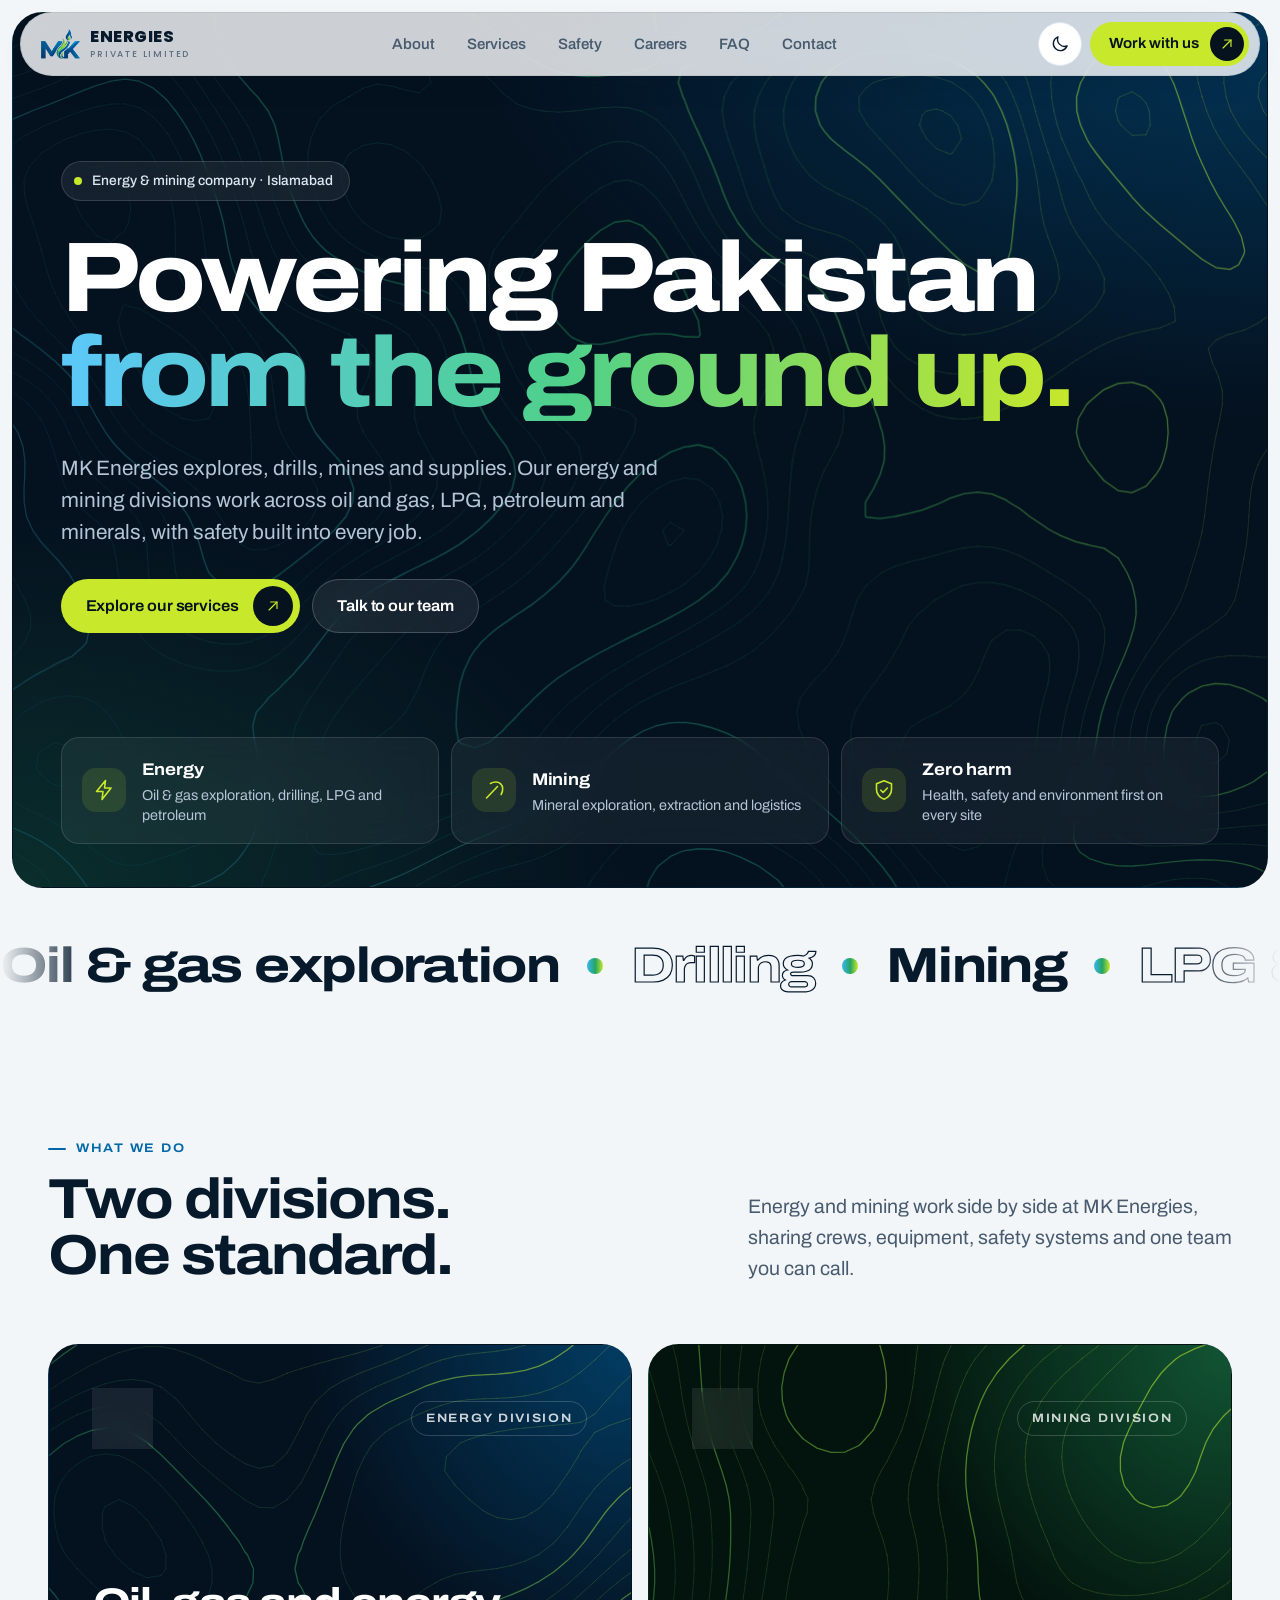
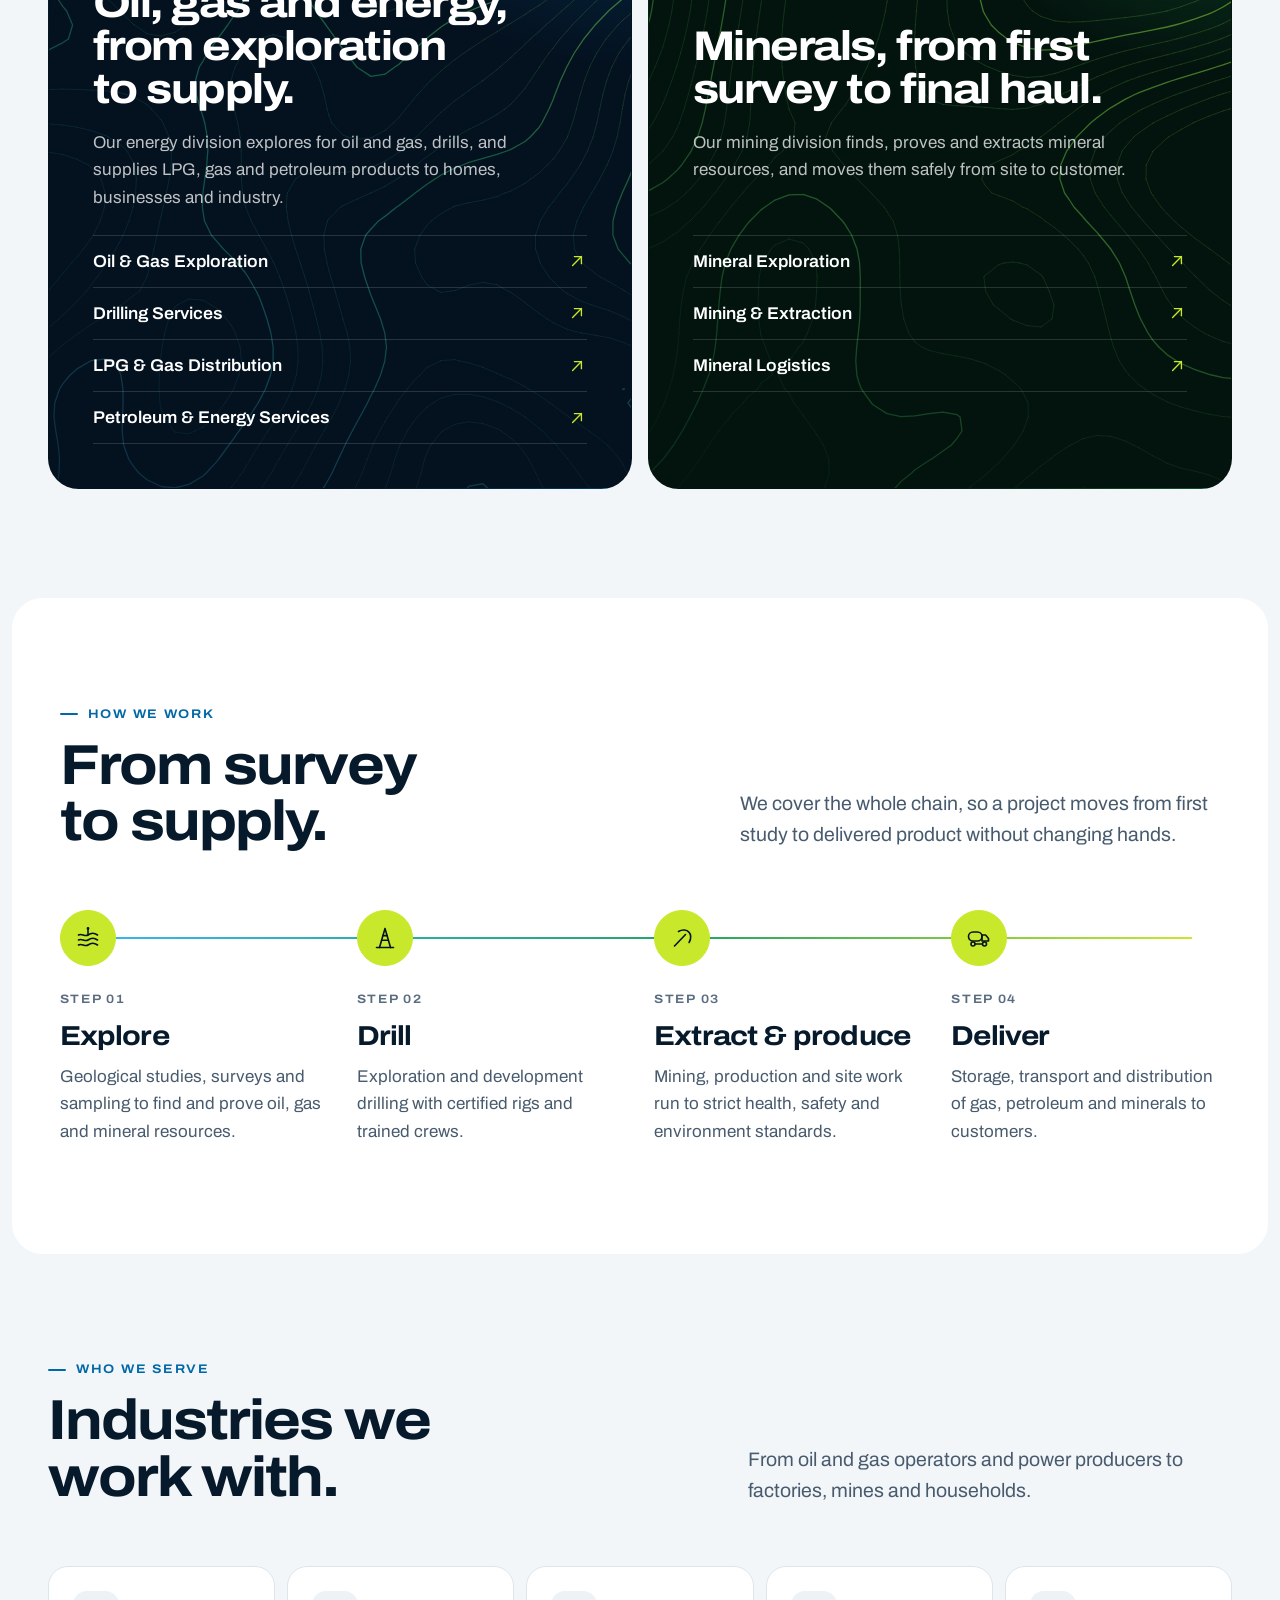
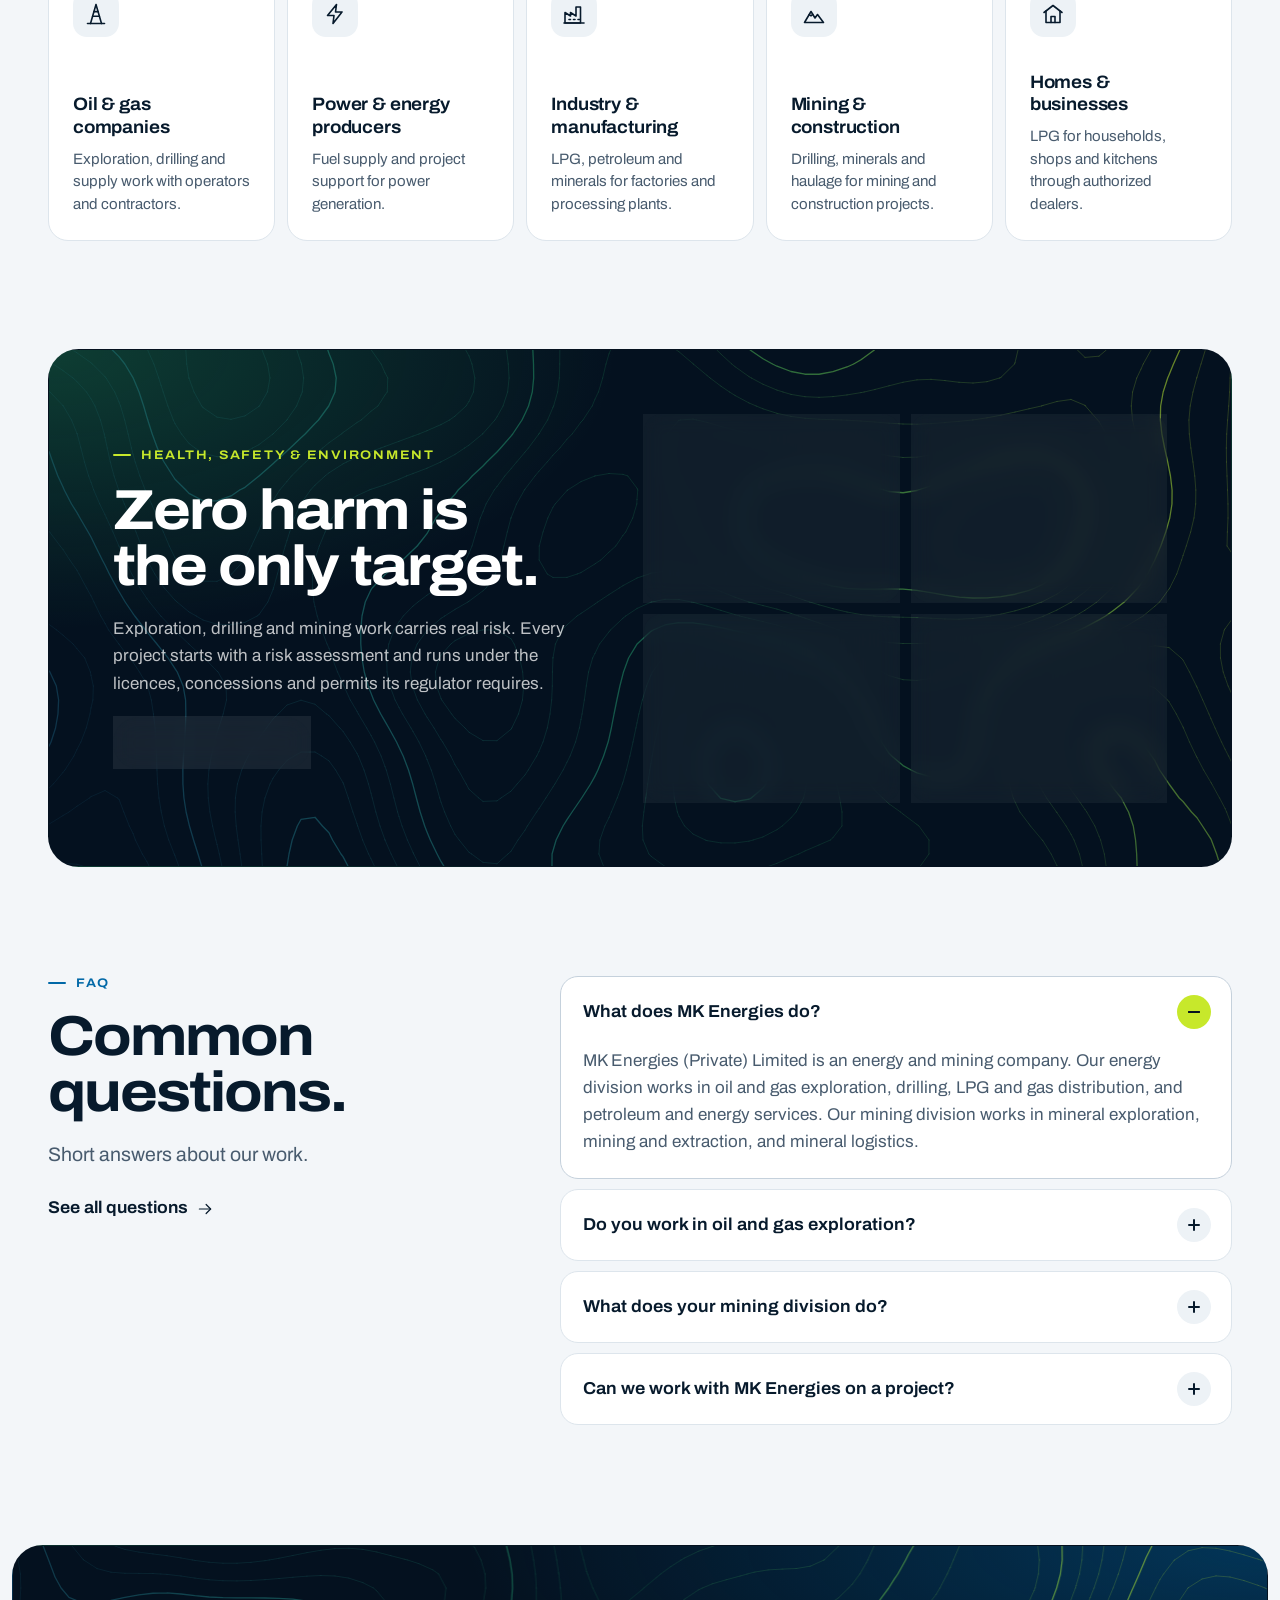
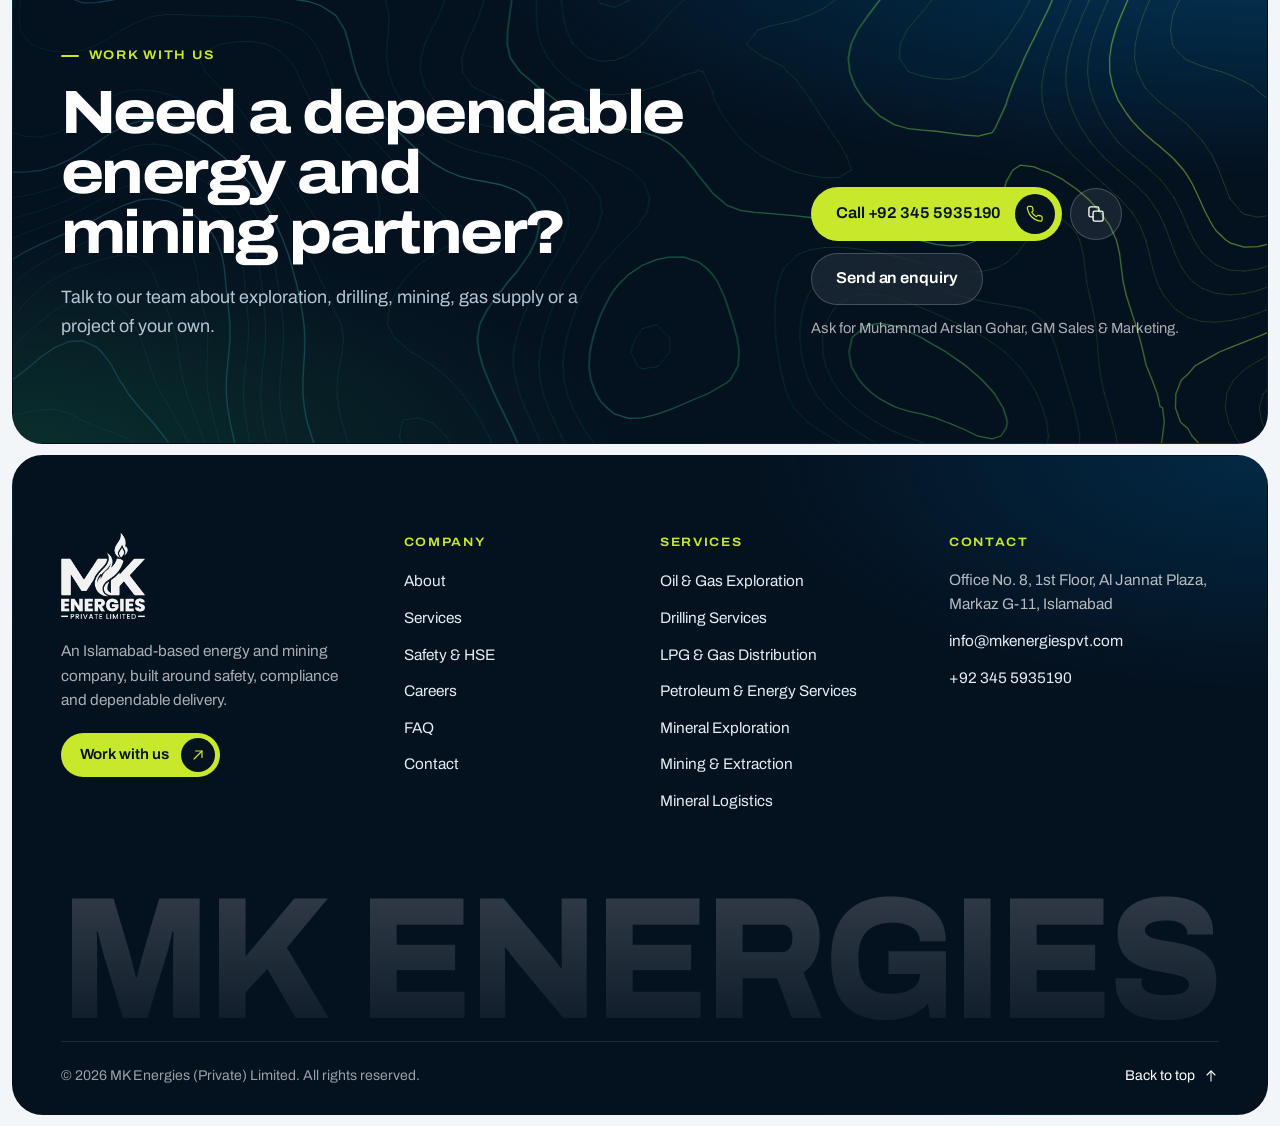
==== commit 29df0d31: "Updates-design" ====
--- a/index.html
+++ b/index.html
@@ -1,13 +1,17 @@
-<!doctype html><html><head><meta charset=utf8><meta name=viewport content="width=device-width,initial-scale=1,viewport-fit=cover"><style>:root{color-scheme:light;box-sizing:border-box;padding-top:env(safe-area-inset-top,0px);padding-bottom:env(safe-area-inset-bottom,0px)}html{scroll-padding-top:env(safe-area-inset-top,0px)}body{margin:0;padding:0;font:14px -apple-system,BlinkMacSystemFont,sans-serif;background:#fff;color:#000}img{max-width:100%}[hidden]:not([hidden=until-found i]){display:none!important}</style></head><body>
-<title>MK Energies</title>
+<!doctype html>
+<html lang="en">
+<head>
+<meta charset="utf-8">
+<meta name="viewport" content="width=device-width, initial-scale=1, viewport-fit=cover">
+<title>MK Energies | Energy &amp; Mining Company in Pakistan</title>
 <meta name="claude:viewport-fit-sides" content="cover">
-<meta name="description" content="Islamabad-based LPG marketing company for cylinder distribution, bulk and industrial LPG supply, and an authorized dealer network across Pakistan.">
+<meta name="description" content="MK Energies (Private) Limited is an Islamabad-based energy and mining company working in oil and gas exploration, drilling, mining, LPG and petroleum supply.">
 <link rel="canonical" href="https://mkenergiespvt.com/">
-<meta name="theme-color" content="#FFFFFF">
+<meta name="theme-color" content="#F3F6F9">
 <meta property="og:type" content="website">
 <meta property="og:site_name" content="MK Energies (Private) Limited">
-<meta property="og:title" content="MK Energies">
-<meta property="og:description" content="Islamabad-based LPG marketing company for cylinder distribution, bulk and industrial LPG supply, and an authorized dealer network across Pakistan.">
+<meta property="og:title" content="MK Energies | Energy &amp; Mining Company in Pakistan">
+<meta property="og:description" content="MK Energies (Private) Limited is an Islamabad-based energy and mining company working in oil and gas exploration, drilling, mining, LPG and petroleum supply.">
 <meta property="og:url" content="https://mkenergiespvt.com/">
 <meta property="og:image" content="https://mkenergiespvt.com/assets/img/og-image.jpg">
 <meta property="og:image:width" content="1200">
@@ -18,10 +22,10 @@
 <link rel="apple-touch-icon" href="assets/img/favicon.png">
 <link rel="preconnect" href="https://fonts.googleapis.com">
 <link rel="preconnect" href="https://fonts.gstatic.com" crossorigin>
-<link rel="stylesheet" href="https://fonts.googleapis.com/css2?family=IBM+Plex+Mono:wght@400;500&amp;family=IBM+Plex+Sans:wght@400;500;600&amp;family=Poppins:wght@500;600;700;800&amp;display=swap">
-<link rel="stylesheet" href="assets/css/site.css">
+<link rel="stylesheet" href="https://fonts.googleapis.com/css2?family=Archivo:wdth,wght@62..125,400..800&amp;family=Poppins:wght@500;800&amp;display=swap">
+<link rel="stylesheet" href="assets/css/site.css?v=5bc33ed0">
 <script>(function(){var d=document.documentElement;d.classList.add('js');try{var m=localStorage.getItem('mk-theme');if(m==='dark'||m==='light')d.setAttribute('data-mode',m);}catch(e){}if(document.visibilityState==='visible'&&!(window.matchMedia&&matchMedia('(prefers-reduced-motion: reduce)').matches))d.classList.add('intro');})();</script>
-<script src="assets/js/site.js" defer></script>
+<script src="assets/js/site.js?v=13ab5850" defer></script>
 <script type="application/ld+json">
 {
  "@context": "https://schema.org",
@@ -34,7 +38,7 @@
    "url": "https://mkenergiespvt.com/",
    "logo": "https://mkenergiespvt.com/assets/img/brand/mk-energies-logo.png",
    "image": "https://mkenergiespvt.com/assets/img/og-image.jpg",
-   "description": "Islamabad-based LPG marketing company for cylinder distribution, bulk and industrial LPG supply, and an authorized dealer network across Pakistan.",
+   "description": "MK Energies (Private) Limited is an Islamabad-based energy and mining company working in oil and gas exploration, drilling, mining, LPG and petroleum supply.",
    "email": "info@mkenergiespvt.com",
    "telephone": "+92-345-5935190",
    "foundingDate": "2026",
@@ -58,10 +62,13 @@
     }
    ],
    "knowsAbout": [
-    "Liquefied petroleum gas (LPG)",
-    "LPG cylinder distribution",
-    "Bulk LPG supply",
-    "LPG safety"
+    "Oil and gas exploration",
+    "Drilling",
+    "Mining",
+    "Mineral exploration",
+    "LPG distribution",
+    "Petroleum products",
+    "Energy sector services"
    ]
   },
   {
@@ -77,310 +84,208 @@
  ]
 }
 </script>
+</head>
+<body>
 <a class="skip-link" href="#main">Skip to content</a>
 <header class="site-header" id="top">
-  <div class="wrap nav">
-    <a class="brand" href="index.html" aria-label="MK Energies (Private) Limited, home"><img class="brand-mark on-light" src="assets/img/mark-color.webp" alt="" width="56" height="42"><img class="brand-mark on-dark" src="assets/img/mark-white.webp" alt="" width="56" height="42"><span class="brand-word" aria-hidden="true"><span class="brand-name">ENERGIES</span><span class="brand-sub">Private Limited</span></span></a>
-    <nav class="nav-links" aria-label="Main"><a href="index.html" aria-current="page">Home</a><a href="about.html">About</a><a href="services.html">Services</a><a href="safety.html">Safety</a><a href="faq.html">FAQ</a><a href="contact.html">Contact</a></nav>
+  <div class="nav">
+    <a class="brand" href="./" aria-label="MK Energies (Private) Limited, home"><img class="brand-mark on-light" src="assets/img/mark-color.webp" alt="" width="45" height="34"><img class="brand-mark on-dark" src="assets/img/mark-white.webp" alt="" width="45" height="34"><span class="brand-word" aria-hidden="true"><span class="brand-name">ENERGIES</span><span class="brand-sub">Private Limited</span></span></a>
+    <nav class="nav-links" aria-label="Main"><a href="about.html">About</a><a href="services.html">Services</a><a href="safety.html">Safety</a><a href="careers.html">Careers</a><a href="faq.html">FAQ</a><a href="contact.html">Contact</a></nav>
     <div class="nav-actions">
-      <button class="icon-btn theme-toggle" type="button" data-theme-toggle aria-pressed="false" aria-label="Switch to dark mode"><svg class="i-sun" viewBox="0 0 24 24" fill="none" stroke="currentColor" stroke-width="1.6" stroke-linecap="round" stroke-linejoin="round" aria-hidden="true" focusable="false"><circle cx="12" cy="12" r="4.2"/><path d="M12 2v2.2M12 19.8V22M4.9 4.9l1.6 1.6M17.5 17.5l1.6 1.6M2 12h2.2M19.8 12H22M4.9 19.1l1.6-1.6M17.5 6.5l1.6-1.6"/></svg><svg class="i-moon" viewBox="0 0 24 24" fill="none" stroke="currentColor" stroke-width="1.6" stroke-linecap="round" stroke-linejoin="round" aria-hidden="true" focusable="false"><path d="M20.5 14.4A8.5 8.5 0 019.6 3.5a8.5 8.5 0 1010.9 10.9z"/></svg></button>
-      <a class="btn btn-primary btn-sm nav-cta" href="contact.html#enquiry">Request supply</a>
-      <a class="icon-btn call-btn" href="tel:+923455935190" aria-label="Call sales on +92 345 5935190" title="Call sales on +92 345 5935190"><svg viewBox="0 0 24 24" fill="none" stroke="currentColor" stroke-width="1.6" stroke-linecap="round" stroke-linejoin="round" aria-hidden="true" focusable="false"><path d="M21.5 16.6v2.9a2 2 0 01-2.2 2 19.6 19.6 0 01-8.5-3 19.3 19.3 0 01-6-6 19.6 19.6 0 01-3-8.6A2 2 0 013.8 1.8h2.9a2 2 0 012 1.7c.1 1 .4 1.9.7 2.8a2 2 0 01-.5 2.1L7.7 9.6a16 16 0 006 6l1.2-1.2a2 2 0 012.1-.5c.9.3 1.8.6 2.8.7a2 2 0 011.7 2z"/></svg></a>
-      <button class="icon-btn menu-btn" type="button" data-menu-open aria-expanded="false" aria-controls="mobile-menu" aria-label="Open menu"><svg viewBox="0 0 24 24" fill="none" stroke="currentColor" stroke-width="1.6" stroke-linecap="round" stroke-linejoin="round" aria-hidden="true" focusable="false"><path d="M3.5 7h17M3.5 12h17M3.5 17h11"/></svg></button>
+      <button class="round-btn theme-toggle" type="button" data-theme-toggle aria-pressed="false" aria-label="Switch to dark mode"><svg class="i i-sun" viewBox="0 0 24 24" fill="none" stroke="currentColor" stroke-width="1.6" stroke-linecap="round" stroke-linejoin="round" aria-hidden="true" focusable="false"><circle cx="12" cy="12" r="4.2"/><path d="M12 2v2.2M12 19.8V22M4.9 4.9l1.6 1.6M17.5 17.5l1.6 1.6M2 12h2.2M19.8 12H22M4.9 19.1l1.6-1.6M17.5 6.5l1.6-1.6"/></svg><svg class="i i-moon" viewBox="0 0 24 24" fill="none" stroke="currentColor" stroke-width="1.6" stroke-linecap="round" stroke-linejoin="round" aria-hidden="true" focusable="false"><path d="M20.5 14.4A8.5 8.5 0 019.6 3.5a8.5 8.5 0 1010.9 10.9z"/></svg></button>
+      <a class="btn btn-lime btn-sm nav-cta" href="contact.html#enquiry"><span>Work with us</span><span class="btn-ic"><svg class="i i-arrow" viewBox="0 0 24 24" fill="none" stroke="currentColor" stroke-width="1.6" stroke-linecap="round" stroke-linejoin="round" aria-hidden="true" focusable="false"><path d="M4.5 12h15"/><path d="M13.5 6l6 6-6 6"/></svg></span></a>
+      <a class="round-btn call-btn" href="tel:+923455935190" aria-label="Call sales on +92 345 5935190" title="Call sales on +92 345 5935190"><svg class="i i-phone" viewBox="0 0 24 24" fill="none" stroke="currentColor" stroke-width="1.6" stroke-linecap="round" stroke-linejoin="round" aria-hidden="true" focusable="false"><path d="M21.5 16.6v2.9a2 2 0 01-2.2 2 19.6 19.6 0 01-8.5-3 19.3 19.3 0 01-6-6 19.6 19.6 0 01-3-8.6A2 2 0 013.8 1.8h2.9a2 2 0 012 1.7c.1 1 .4 1.9.7 2.8a2 2 0 01-.5 2.1L7.7 9.6a16 16 0 006 6l1.2-1.2a2 2 0 012.1-.5c.9.3 1.8.6 2.8.7a2 2 0 011.7 2z"/></svg></a>
+      <button class="round-btn menu-btn" type="button" data-menu-open aria-expanded="false" aria-controls="mobile-menu" aria-label="Open menu"><svg class="i i-menu" viewBox="0 0 24 24" fill="none" stroke="currentColor" stroke-width="1.6" stroke-linecap="round" stroke-linejoin="round" aria-hidden="true" focusable="false"><path d="M4 8h16M4 16h10"/></svg></button>
     </div>
   </div>
 </header>
 <div class="mobile-menu" id="mobile-menu" role="dialog" aria-modal="true" aria-label="Menu" hidden>
   <div class="mm-top">
-    <a class="brand" href="index.html" aria-label="MK Energies (Private) Limited, home"><img class="brand-mark on-light" src="assets/img/mark-color.webp" alt="" width="56" height="42"><img class="brand-mark on-dark" src="assets/img/mark-white.webp" alt="" width="56" height="42"><span class="brand-word" aria-hidden="true"><span class="brand-name">ENERGIES</span><span class="brand-sub">Private Limited</span></span></a>
-    <button class="icon-btn" type="button" data-menu-close aria-label="Close menu"><svg viewBox="0 0 24 24" fill="none" stroke="currentColor" stroke-width="1.6" stroke-linecap="round" stroke-linejoin="round" aria-hidden="true" focusable="false"><path d="M6 6l12 12M18 6L6 18"/></svg></button>
-  </div>
-  <nav aria-label="Mobile"><ul class="mm-links"><li style="--i:0"><a href="index.html" aria-current="page">Home<svg viewBox="0 0 24 24" fill="none" stroke="currentColor" stroke-width="1.6" stroke-linecap="round" stroke-linejoin="round" aria-hidden="true" focusable="false"><path d="M4.5 12h15"/><path d="M13.5 6l6 6-6 6"/></svg></a></li><li style="--i:1"><a href="about.html">About<svg viewBox="0 0 24 24" fill="none" stroke="currentColor" stroke-width="1.6" stroke-linecap="round" stroke-linejoin="round" aria-hidden="true" focusable="false"><path d="M4.5 12h15"/><path d="M13.5 6l6 6-6 6"/></svg></a></li><li style="--i:2"><a href="services.html">Services<svg viewBox="0 0 24 24" fill="none" stroke="currentColor" stroke-width="1.6" stroke-linecap="round" stroke-linejoin="round" aria-hidden="true" focusable="false"><path d="M4.5 12h15"/><path d="M13.5 6l6 6-6 6"/></svg></a></li><li style="--i:3"><a href="safety.html">Safety<svg viewBox="0 0 24 24" fill="none" stroke="currentColor" stroke-width="1.6" stroke-linecap="round" stroke-linejoin="round" aria-hidden="true" focusable="false"><path d="M4.5 12h15"/><path d="M13.5 6l6 6-6 6"/></svg></a></li><li style="--i:4"><a href="faq.html">FAQ<svg viewBox="0 0 24 24" fill="none" stroke="currentColor" stroke-width="1.6" stroke-linecap="round" stroke-linejoin="round" aria-hidden="true" focusable="false"><path d="M4.5 12h15"/><path d="M13.5 6l6 6-6 6"/></svg></a></li><li style="--i:5"><a href="contact.html">Contact<svg viewBox="0 0 24 24" fill="none" stroke="currentColor" stroke-width="1.6" stroke-linecap="round" stroke-linejoin="round" aria-hidden="true" focusable="false"><path d="M4.5 12h15"/><path d="M13.5 6l6 6-6 6"/></svg></a></li></ul></nav>
+    <a class="brand" href="./" aria-label="MK Energies (Private) Limited, home"><img class="brand-mark on-light" src="assets/img/mark-color.webp" alt="" width="45" height="34"><img class="brand-mark on-dark" src="assets/img/mark-white.webp" alt="" width="45" height="34"><span class="brand-word" aria-hidden="true"><span class="brand-name">ENERGIES</span><span class="brand-sub">Private Limited</span></span></a>
+    <button class="round-btn" type="button" data-menu-close aria-label="Close menu"><svg class="i i-close" viewBox="0 0 24 24" fill="none" stroke="currentColor" stroke-width="1.6" stroke-linecap="round" stroke-linejoin="round" aria-hidden="true" focusable="false"><path d="M6 6l12 12M18 6L6 18"/></svg></button>
+  </div>
+  <nav aria-label="Mobile"><ul class="mm-links"><li style="--i:0"><a href="./" aria-current="page">Home<svg class="i i-arrow" viewBox="0 0 24 24" fill="none" stroke="currentColor" stroke-width="1.6" stroke-linecap="round" stroke-linejoin="round" aria-hidden="true" focusable="false"><path d="M4.5 12h15"/><path d="M13.5 6l6 6-6 6"/></svg></a></li><li style="--i:1"><a href="about.html">About<svg class="i i-arrow" viewBox="0 0 24 24" fill="none" stroke="currentColor" stroke-width="1.6" stroke-linecap="round" stroke-linejoin="round" aria-hidden="true" focusable="false"><path d="M4.5 12h15"/><path d="M13.5 6l6 6-6 6"/></svg></a></li><li style="--i:2"><a href="services.html">Services<svg class="i i-arrow" viewBox="0 0 24 24" fill="none" stroke="currentColor" stroke-width="1.6" stroke-linecap="round" stroke-linejoin="round" aria-hidden="true" focusable="false"><path d="M4.5 12h15"/><path d="M13.5 6l6 6-6 6"/></svg></a></li><li style="--i:3"><a href="safety.html">Safety<svg class="i i-arrow" viewBox="0 0 24 24" fill="none" stroke="currentColor" stroke-width="1.6" stroke-linecap="round" stroke-linejoin="round" aria-hidden="true" focusable="false"><path d="M4.5 12h15"/><path d="M13.5 6l6 6-6 6"/></svg></a></li><li style="--i:4"><a href="careers.html">Careers<svg class="i i-arrow" viewBox="0 0 24 24" fill="none" stroke="currentColor" stroke-width="1.6" stroke-linecap="round" stroke-linejoin="round" aria-hidden="true" focusable="false"><path d="M4.5 12h15"/><path d="M13.5 6l6 6-6 6"/></svg></a></li><li style="--i:5"><a href="faq.html">FAQ<svg class="i i-arrow" viewBox="0 0 24 24" fill="none" stroke="currentColor" stroke-width="1.6" stroke-linecap="round" stroke-linejoin="round" aria-hidden="true" focusable="false"><path d="M4.5 12h15"/><path d="M13.5 6l6 6-6 6"/></svg></a></li><li style="--i:6"><a href="contact.html">Contact<svg class="i i-arrow" viewBox="0 0 24 24" fill="none" stroke="currentColor" stroke-width="1.6" stroke-linecap="round" stroke-linejoin="round" aria-hidden="true" focusable="false"><path d="M4.5 12h15"/><path d="M13.5 6l6 6-6 6"/></svg></a></li></ul></nav>
   <div class="mm-foot">
-    <a class="btn btn-primary" href="contact.html#enquiry"><span>Request supply</span><span class="btn-ic"><svg viewBox="0 0 24 24" fill="none" stroke="currentColor" stroke-width="1.6" stroke-linecap="round" stroke-linejoin="round" aria-hidden="true" focusable="false"><path d="M4.5 12h15"/><path d="M13.5 6l6 6-6 6"/></svg></span></a>
+    <a class="btn btn-lime" href="contact.html#enquiry"><span>Work with us</span><span class="btn-ic"><svg class="i i-arrow" viewBox="0 0 24 24" fill="none" stroke="currentColor" stroke-width="1.6" stroke-linecap="round" stroke-linejoin="round" aria-hidden="true" focusable="false"><path d="M4.5 12h15"/><path d="M13.5 6l6 6-6 6"/></svg></span></a>
     <dl class="mm-contact">
       <dt>Sales</dt><dd><a href="tel:+923455935190">+92 345 5935190</a></dd>
       <dt>Email</dt><dd><a href="mailto:info@mkenergiespvt.com">info@mkenergiespvt.com</a></dd>
     </dl>
-    <button class="mm-theme" type="button" data-theme-toggle aria-pressed="false" aria-label="Switch to dark mode"><span data-theme-label>Dark mode</span><svg class="i-sun" viewBox="0 0 24 24" fill="none" stroke="currentColor" stroke-width="1.6" stroke-linecap="round" stroke-linejoin="round" aria-hidden="true" focusable="false"><circle cx="12" cy="12" r="4.2"/><path d="M12 2v2.2M12 19.8V22M4.9 4.9l1.6 1.6M17.5 17.5l1.6 1.6M2 12h2.2M19.8 12H22M4.9 19.1l1.6-1.6M17.5 6.5l1.6-1.6"/></svg><svg class="i-moon" viewBox="0 0 24 24" fill="none" stroke="currentColor" stroke-width="1.6" stroke-linecap="round" stroke-linejoin="round" aria-hidden="true" focusable="false"><path d="M20.5 14.4A8.5 8.5 0 019.6 3.5a8.5 8.5 0 1010.9 10.9z"/></svg></button>
+    <button class="mm-theme" type="button" data-theme-toggle aria-pressed="false" aria-label="Switch to dark mode"><span data-theme-label>Dark mode</span><svg class="i i-sun" viewBox="0 0 24 24" fill="none" stroke="currentColor" stroke-width="1.6" stroke-linecap="round" stroke-linejoin="round" aria-hidden="true" focusable="false"><circle cx="12" cy="12" r="4.2"/><path d="M12 2v2.2M12 19.8V22M4.9 4.9l1.6 1.6M17.5 17.5l1.6 1.6M2 12h2.2M19.8 12H22M4.9 19.1l1.6-1.6M17.5 6.5l1.6-1.6"/></svg><svg class="i i-moon" viewBox="0 0 24 24" fill="none" stroke="currentColor" stroke-width="1.6" stroke-linecap="round" stroke-linejoin="round" aria-hidden="true" focusable="false"><path d="M20.5 14.4A8.5 8.5 0 019.6 3.5a8.5 8.5 0 1010.9 10.9z"/></svg></button>
   </div>
 </div>
 <main id="main">
-<section class="hero" aria-labelledby="hero-title">
-  <div class="wrap">
-    <div class="hero-grid">
+<section class="hero" aria-labelledby="page-title">
+  <div class="stage">
+    <canvas class="topo" data-topo="live" data-tone="blue" aria-hidden="true"></canvas>
+    <div class="wrap hero-inner">
       <div class="hero-copy">
-        <span class="eyebrow load-in" style="--delay:60ms">LPG marketing &amp; distribution · Pakistan</span>
-        <h1 class="hero-title" id="hero-title">
-          <span class="line"><span style="--i:0">Safe, dependable</span></span>
-          <span class="line"><span style="--i:1">LPG from <span class="grad-text">plant</span></span></span>
-          <span class="line"><span style="--i:2"><span class="grad-text">to premises.</span></span></span>
+        <span class="pill-tag load-in"><span class="pulse" aria-hidden="true"></span>Energy &amp; mining company · Islamabad</span>
+        <h1 class="display" id="page-title">
+          <span class="line"><span style="--i:0">Powering Pakistan</span></span>
+          <span class="line"><span style="--i:1" class="accent">from the ground up.</span></span>
         </h1>
-        <p class="lead hero-lead load-in" style="--delay:300ms">MK Energies (Private) Limited is an Islamabad-based LPG marketing company, built to move liquefied petroleum gas to homes, businesses and industry with the discipline the fuel demands.</p>
-        <div class="hero-actions load-in" style="--delay:380ms">
-          <a class="btn btn-primary" href="contact.html#enquiry"><span>Request LPG supply</span><span class="btn-ic"><svg viewBox="0 0 24 24" fill="none" stroke="currentColor" stroke-width="1.6" stroke-linecap="round" stroke-linejoin="round" aria-hidden="true" focusable="false"><path d="M4.5 12h15"/><path d="M13.5 6l6 6-6 6"/></svg></span></a>
-          <a class="btn btn-ghost" href="services.html">Explore our services</a>
+        <p class="hero-lead load-in" style="--delay:260ms">MK Energies explores, drills, mines and supplies. Our energy and mining divisions work across oil and gas, LPG, petroleum and minerals, with safety built into every job.</p>
+        <div class="hero-actions load-in" style="--delay:340ms">
+          <a class="btn btn-lime" href="services.html"><span>Explore our services</span><span class="btn-ic"><svg class="i i-arrow" viewBox="0 0 24 24" fill="none" stroke="currentColor" stroke-width="1.6" stroke-linecap="round" stroke-linejoin="round" aria-hidden="true" focusable="false"><path d="M4.5 12h15"/><path d="M13.5 6l6 6-6 6"/></svg></span></a>
+          <a class="btn btn-glass" href="contact.html#enquiry">Talk to our team</a>
         </div>
-        <p class="hero-call load-in" style="--delay:450ms" data-copy-scope>
-          <span class="mono">Sales line</span>
-          <a href="tel:+923455935190"><b data-copy-text>+92 345 5935190</b></a>
-          <button class="copy-btn" type="button" data-copy="+92 345 5935190" aria-label="Copy sales number" title="Copy sales number"><svg viewBox="0 0 24 24" fill="none" stroke="currentColor" stroke-width="1.6" stroke-linecap="round" stroke-linejoin="round" aria-hidden="true" focusable="false"><rect x="8.5" y="8.5" width="12" height="12" rx="2"/><path d="M15.5 8.5v-3a2 2 0 00-2-2h-8a2 2 0 00-2 2v8a2 2 0 002 2h3"/></svg></button>
-        </p>
-      </div>
-      <div class="hero-art" data-parallax>
-        <svg class="art" viewBox="0 0 720 720" fill="none" aria-hidden="true" focusable="false">
-  <defs>
-    <linearGradient id="h-blue" x1="0" y1="1" x2="1" y2="0"><stop offset="0" stop-color="#03447A"/><stop offset=".55" stop-color="#0168A7"/><stop offset="1" stop-color="#0A93D4"/></linearGradient>
-    <linearGradient id="h-sw" x1=".1" y1="0" x2=".5" y2="1"><stop offset="0" stop-color="#24A562"/><stop offset=".55" stop-color="#74CF46"/><stop offset="1" stop-color="#C7E82B"/></linearGradient>
-    <radialGradient id="h-gloss" cx=".5" cy=".5" r=".5"><stop offset="0" stop-color="#FFFFFF" stop-opacity=".24"/><stop offset="1" stop-color="#FFFFFF" stop-opacity="0"/></radialGradient>
-    <clipPath id="h-clip"><circle cx="505" cy="360" r="258"/></clipPath>
-  </defs>
-  <g class="par par-1"><circle class="a-shadow" cx="420" cy="360" r="350"/></g>
-  <g class="par par-2">
-    <circle class="a-navy" cx="452" cy="360" r="318"/>
-    <g class="swing"><circle class="a-swoosh" cx="472" cy="376" r="286" fill="url(#h-sw)"/></g>
-  </g>
-  <g class="par par-3">
-    <circle class="a-gap" cx="502" cy="360" r="268"/>
-    <circle class="a-disc" cx="505" cy="360" r="258" fill="url(#h-blue)"/>
-    <g clip-path="url(#h-clip)"><g class="a-drift"><circle class="a-gloss" cx="650" cy="230" r="250" fill="url(#h-gloss)"/></g></g>
-    <g class="a-float"><image class="a-mark" href="assets/img/mark-white.webp" x="383" y="268" width="244" height="184"/></g>
-  </g>
-</svg>
-        <div class="chip chip-1" aria-hidden="true"><div class="chip-body"><b>C₃H₈ · C₄H₁₀</b><span>Propane–butane blend</span></div></div>
-        <div class="chip chip-2" aria-hidden="true"><div class="chip-body"><b>11.8 kg</b><span>Standard domestic cylinder</span></div></div>
-        <div class="chip chip-3" aria-hidden="true"><div class="chip-body"><b>45.4 kg</b><span>Commercial cylinder</span></div></div>
-      </div>
-    </div>
-    <ul class="hero-facts" aria-label="Company facts">
-      <li class="fact load-in" style="--delay:500ms"><b>2026</b><span>Year established</span></li>
-      <li class="fact load-in" style="--delay:560ms"><b>OGRA</b><span>LPG Rules, 2001 framework</span></li>
-      <li class="fact load-in" style="--delay:620ms"><b>G-11</b><span>Head office, Islamabad</span></li>
-      <li class="fact load-in" style="--delay:680ms"><b>6</b><span>Service lines, plant to doorstep</span></li>
-    </ul>
-  </div>
-</section>
-
-<section class="section" aria-labelledby="intro-title">
-  <div class="wrap intro-grid">
-    <div class="intro-copy" data-reveal>
-      <span class="eyebrow">Who we are</span>
-      <h2 class="h2" id="intro-title">A new LPG company, built on <span style="white-space:nowrap">old-fashioned</span> discipline.</h2>
-      <p class="lead">LPG plays a growing role in Pakistan&rsquo;s energy mix, especially in regions beyond the reach of the natural gas pipeline network. Our approach is simple: source LPG responsibly, store and handle it to the standard the fuel requires, and deliver it through a network that puts safety and consistency first.</p>
-      <a class="text-link" href="about.html"><span>More about MK Energies</span><svg viewBox="0 0 24 24" fill="none" stroke="currentColor" stroke-width="1.6" stroke-linecap="round" stroke-linejoin="round" aria-hidden="true" focusable="false"><path d="M4.5 12h15"/><path d="M13.5 6l6 6-6 6"/></svg></a>
-    </div>
-    <div data-reveal style="--rd:120ms"><div class="spec"><div class="spec-rule" aria-hidden="true"></div><div class="spec-head"><span>Company profile</span><span>Islamabad · PK</span></div><dl><div class="spec-row"><dt>Legal name</dt><dd>MK Energies (Private) Limited</dd></div><div class="spec-row"><dt>Sector</dt><dd>LPG marketing &amp; distribution</dd></div><div class="spec-row"><dt>Regulator</dt><dd>Oil &amp; Gas Regulatory Authority (OGRA)</dd></div><div class="spec-row"><dt>Established</dt><dd>2026</dd></div><div class="spec-row"><dt>Head office</dt><dd>Markaz G-11, Islamabad</dd></div></dl></div></div>
-  </div>
-</section>
-
-<section class="section section-alt" aria-labelledby="services-title">
-  <div class="wrap">
-    <div class="section-head row" data-reveal>
-      <span class="eyebrow">What we do</span>
-      <h2 class="h2" id="services-title">LPG, handled end to end.</h2>
-      <p class="lead">We are building capability across the full LPG marketing value chain, from bulk procurement to the last-mile cylinder or bulk delivery.</p>
-      <a class="btn btn-ghost head-aside" href="services.html">All services</a>
-    </div>
-    <div class="svc-grid">
-  <article class="svc" data-spot>
-    <div class="svc-inner" data-reveal style="--rd:0ms">
-      <span class="svc-ic"><svg viewBox="0 0 24 24" fill="none" stroke="currentColor" stroke-width="1.6" stroke-linecap="round" stroke-linejoin="round" aria-hidden="true" focusable="false"><path d="M9.5 2.5h5v3h-5z"/><path d="M7 8.5a3 3 0 013-3h4a3 3 0 013 3V19a2.5 2.5 0 01-2.5 2.5h-5A2.5 2.5 0 017 19z"/><path d="M7 12h10M7 15.5h10"/></svg></span>
-      <h3>Cylinder Distribution</h3>
-      <p>Domestic and commercial LPG cylinders supplied through an authorized dealer and distributor network, filled and inspected to regulatory standard.</p>
-      <a class="svc-link" href="services.html#cylinders">Learn more<span class="sr-only"> about Cylinder Distribution</span><svg viewBox="0 0 24 24" fill="none" stroke="currentColor" stroke-width="1.6" stroke-linecap="round" stroke-linejoin="round" aria-hidden="true" focusable="false"><path d="M4.5 12h15"/><path d="M13.5 6l6 6-6 6"/></svg></a>
-    </div>
+      </div>
+      <ul class="hero-stats load-in" style="--delay:420ms" aria-label="MK Energies at a glance">
+        <li class="glass-card"><svg class="i i-bolt" viewBox="0 0 24 24" fill="none" stroke="currentColor" stroke-width="1.6" stroke-linecap="round" stroke-linejoin="round" aria-hidden="true" focusable="false"><path d="M13.5 2.5l-9 11h6.5l-1 8 9-11.5h-6.5z"/></svg><b>Energy</b><span>Oil &amp; gas exploration, drilling, LPG and petroleum</span></li>
+        <li class="glass-card"><svg class="i i-pick" viewBox="0 0 24 24" fill="none" stroke="currentColor" stroke-width="1.6" stroke-linecap="round" stroke-linejoin="round" aria-hidden="true" focusable="false"><path d="M4.5 20l11-11.5"/><path d="M8.5 5.5c4-2.4 8.4-1.6 10.4.6 2.1 2 2.6 6.4.2 10.4"/></svg><b>Mining</b><span>Mineral exploration, extraction and logistics</span></li>
+        <li class="glass-card"><svg class="i i-shield" viewBox="0 0 24 24" fill="none" stroke="currentColor" stroke-width="1.6" stroke-linecap="round" stroke-linejoin="round" aria-hidden="true" focusable="false"><path d="M12 2.8l7.5 3v5.6c0 4.6-3.2 8.6-7.5 9.9-4.3-1.3-7.5-5.3-7.5-9.9V5.8z"/><path d="M8.8 12.2l2.3 2.3 4.3-4.5"/></svg><b>Zero harm</b><span>Health, safety and environment first on every site</span></li>
+      </ul>
+    </div>
+  </div>
+</section>
+
+<div class="marquee" aria-hidden="true"><div class="marquee-track"><span>Oil &amp; gas exploration</span><span>Drilling</span><span>Mining</span><span>LPG &amp; gas</span><span>Petroleum</span><span>Mineral logistics</span><span>Oil &amp; gas exploration</span><span>Drilling</span><span>Mining</span><span>LPG &amp; gas</span><span>Petroleum</span><span>Mineral logistics</span></div></div>
+
+<section class="section" aria-labelledby="divisions-title">
+  <div class="wrap">
+    <div class="section-head split-head" data-reveal>
+      <div><span class="eyebrow">What we do</span><h2 class="h2" id="divisions-title">Two divisions. One standard.</h2></div>
+      <p class="lead">Energy and mining work side by side at MK Energies, sharing crews, equipment, safety systems and one team you can call.</p>
+    </div>
+    <div class="divisions">
+  <article class="division energy" data-reveal style="--rd:0ms">
+    <canvas class="topo" data-topo="static" data-tone="blue" aria-hidden="true"></canvas>
+    <div class="division-top"><span class="division-ic"><svg class="i i-bolt" viewBox="0 0 24 24" fill="none" stroke="currentColor" stroke-width="1.6" stroke-linecap="round" stroke-linejoin="round" aria-hidden="true" focusable="false"><path d="M13.5 2.5l-9 11h6.5l-1 8 9-11.5h-6.5z"/></svg></span><span class="division-tag">Energy division</span></div>
+    <h3>Oil, gas and energy, from exploration to supply.</h3>
+    <p>Our energy division explores for oil and gas, drills, and supplies LPG, gas and petroleum products to homes, businesses and industry.</p>
+    <ul class="division-list"><li><a href="services.html#exploration"><span>Oil &amp; Gas Exploration</span><svg class="i i-arrow" viewBox="0 0 24 24" fill="none" stroke="currentColor" stroke-width="1.6" stroke-linecap="round" stroke-linejoin="round" aria-hidden="true" focusable="false"><path d="M4.5 12h15"/><path d="M13.5 6l6 6-6 6"/></svg></a></li><li><a href="services.html#drilling"><span>Drilling Services</span><svg class="i i-arrow" viewBox="0 0 24 24" fill="none" stroke="currentColor" stroke-width="1.6" stroke-linecap="round" stroke-linejoin="round" aria-hidden="true" focusable="false"><path d="M4.5 12h15"/><path d="M13.5 6l6 6-6 6"/></svg></a></li><li><a href="services.html#lpg"><span>LPG &amp; Gas Distribution</span><svg class="i i-arrow" viewBox="0 0 24 24" fill="none" stroke="currentColor" stroke-width="1.6" stroke-linecap="round" stroke-linejoin="round" aria-hidden="true" focusable="false"><path d="M4.5 12h15"/><path d="M13.5 6l6 6-6 6"/></svg></a></li><li><a href="services.html#petroleum"><span>Petroleum &amp; Energy Services</span><svg class="i i-arrow" viewBox="0 0 24 24" fill="none" stroke="currentColor" stroke-width="1.6" stroke-linecap="round" stroke-linejoin="round" aria-hidden="true" focusable="false"><path d="M4.5 12h15"/><path d="M13.5 6l6 6-6 6"/></svg></a></li></ul>
   </article>
-  <article class="svc" data-spot>
-    <div class="svc-inner" data-reveal style="--rd:90ms">
-      <span class="svc-ic"><svg viewBox="0 0 24 24" fill="none" stroke="currentColor" stroke-width="1.6" stroke-linecap="round" stroke-linejoin="round" aria-hidden="true" focusable="false"><path d="M3 21V10.5l5.5 3.5v-3.5l5.5 3.5V5h4.5v16z"/><path d="M2 21h20"/><path d="M7 17.5h1.5M11.5 17.5H13M16 17.5h1.5"/></svg></span>
-      <h3>Bulk &amp; Industrial Supply</h3>
-      <p>Scheduled bulk LPG delivery for industrial, commercial and hospitality customers, including storage and offtake planning.</p>
-      <a class="svc-link" href="services.html#bulk">Learn more<span class="sr-only"> about Bulk &amp; Industrial Supply</span><svg viewBox="0 0 24 24" fill="none" stroke="currentColor" stroke-width="1.6" stroke-linecap="round" stroke-linejoin="round" aria-hidden="true" focusable="false"><path d="M4.5 12h15"/><path d="M13.5 6l6 6-6 6"/></svg></a>
-    </div>
+  <article class="division mining" data-reveal style="--rd:120ms">
+    <canvas class="topo" data-topo="static" data-tone="green" aria-hidden="true"></canvas>
+    <div class="division-top"><span class="division-ic"><svg class="i i-pick" viewBox="0 0 24 24" fill="none" stroke="currentColor" stroke-width="1.6" stroke-linecap="round" stroke-linejoin="round" aria-hidden="true" focusable="false"><path d="M4.5 20l11-11.5"/><path d="M8.5 5.5c4-2.4 8.4-1.6 10.4.6 2.1 2 2.6 6.4.2 10.4"/></svg></span><span class="division-tag">Mining division</span></div>
+    <h3>Minerals, from first survey to final haul.</h3>
+    <p>Our mining division finds, proves and extracts mineral resources, and moves them safely from site to customer.</p>
+    <ul class="division-list"><li><a href="services.html#mineral-exploration"><span>Mineral Exploration</span><svg class="i i-arrow" viewBox="0 0 24 24" fill="none" stroke="currentColor" stroke-width="1.6" stroke-linecap="round" stroke-linejoin="round" aria-hidden="true" focusable="false"><path d="M4.5 12h15"/><path d="M13.5 6l6 6-6 6"/></svg></a></li><li><a href="services.html#mining-extraction"><span>Mining &amp; Extraction</span><svg class="i i-arrow" viewBox="0 0 24 24" fill="none" stroke="currentColor" stroke-width="1.6" stroke-linecap="round" stroke-linejoin="round" aria-hidden="true" focusable="false"><path d="M4.5 12h15"/><path d="M13.5 6l6 6-6 6"/></svg></a></li><li><a href="services.html#mineral-logistics"><span>Mineral Logistics</span><svg class="i i-arrow" viewBox="0 0 24 24" fill="none" stroke="currentColor" stroke-width="1.6" stroke-linecap="round" stroke-linejoin="round" aria-hidden="true" focusable="false"><path d="M4.5 12h15"/><path d="M13.5 6l6 6-6 6"/></svg></a></li></ul>
   </article>
-  <article class="svc" data-spot>
-    <div class="svc-inner" data-reveal style="--rd:180ms">
-      <span class="svc-ic"><svg viewBox="0 0 24 24" fill="none" stroke="currentColor" stroke-width="1.6" stroke-linecap="round" stroke-linejoin="round" aria-hidden="true" focusable="false"><rect x="2.5" y="6" width="19" height="9" rx="4.5"/><path d="M7 15v4.5M17 15v4.5M5 19.5h4M15 19.5h4"/><path d="M12 6V3.5M10 3.5h4"/></svg></span>
-      <h3>Storage &amp; Filling Operations</h3>
-      <p>Storage and filling plant infrastructure developed to OGRA site, safety and third-party inspection requirements.</p>
-      <a class="svc-link" href="services.html#storage">Learn more<span class="sr-only"> about Storage &amp; Filling Operations</span><svg viewBox="0 0 24 24" fill="none" stroke="currentColor" stroke-width="1.6" stroke-linecap="round" stroke-linejoin="round" aria-hidden="true" focusable="false"><path d="M4.5 12h15"/><path d="M13.5 6l6 6-6 6"/></svg></a>
-    </div>
-  </article>
-  <article class="svc" data-spot>
-    <div class="svc-inner" data-reveal style="--rd:0ms">
-      <span class="svc-ic"><svg viewBox="0 0 24 24" fill="none" stroke="currentColor" stroke-width="1.6" stroke-linecap="round" stroke-linejoin="round" aria-hidden="true" focusable="false"><rect x="1.5" y="6" width="13.5" height="9" rx="4.5"/><path d="M15 9h3.6l2.9 3.4V15H15z"/><circle cx="6" cy="18" r="2"/><circle cx="17.5" cy="18" r="2"/><path d="M8 18h7.5"/></svg></span>
-      <h3>Road Bowser Transport</h3>
-      <p>LPG movement via OGRA-registered road bowsers, operated under documented safe-handling and driver-training procedures.</p>
-      <a class="svc-link" href="services.html#transport">Learn more<span class="sr-only"> about Road Bowser Transport</span><svg viewBox="0 0 24 24" fill="none" stroke="currentColor" stroke-width="1.6" stroke-linecap="round" stroke-linejoin="round" aria-hidden="true" focusable="false"><path d="M4.5 12h15"/><path d="M13.5 6l6 6-6 6"/></svg></a>
-    </div>
-  </article>
-  <article class="svc" data-spot>
-    <div class="svc-inner" data-reveal style="--rd:90ms">
-      <span class="svc-ic"><svg viewBox="0 0 24 24" fill="none" stroke="currentColor" stroke-width="1.6" stroke-linecap="round" stroke-linejoin="round" aria-hidden="true" focusable="false"><circle cx="12" cy="5" r="2.5"/><circle cx="5" cy="18.5" r="2.5"/><circle cx="19" cy="18.5" r="2.5"/><path d="M10.8 7.2L6.3 16.2M13.2 7.2l4.5 9M7.5 18.5h9"/></svg></span>
-      <h3>Dealer &amp; Distributor Network</h3>
-      <p>Onboarding of authorized distributors and dealers, supported with training, branding and consistent supply.</p>
-      <a class="svc-link" href="services.html#network">Learn more<span class="sr-only"> about Dealer &amp; Distributor Network</span><svg viewBox="0 0 24 24" fill="none" stroke="currentColor" stroke-width="1.6" stroke-linecap="round" stroke-linejoin="round" aria-hidden="true" focusable="false"><path d="M4.5 12h15"/><path d="M13.5 6l6 6-6 6"/></svg></a>
-    </div>
-  </article>
-  <article class="svc" data-spot>
-    <div class="svc-inner" data-reveal style="--rd:180ms">
-      <span class="svc-ic"><svg viewBox="0 0 24 24" fill="none" stroke="currentColor" stroke-width="1.6" stroke-linecap="round" stroke-linejoin="round" aria-hidden="true" focusable="false"><path d="M12 2.8l7.5 3v5.6c0 4.6-3.2 8.6-7.5 9.9-4.3-1.3-7.5-5.3-7.5-9.9V5.8z"/><path d="M8.8 12.2l2.3 2.3 4.3-4.5"/></svg></span>
-      <h3>Safety &amp; Compliance</h3>
-      <p>Handling procedures, equipment standards and staff training aligned with OGRA&rsquo;s LPG safety framework.</p>
-      <a class="svc-link" href="services.html#compliance">Learn more<span class="sr-only"> about Safety &amp; Compliance</span><svg viewBox="0 0 24 24" fill="none" stroke="currentColor" stroke-width="1.6" stroke-linecap="round" stroke-linejoin="round" aria-hidden="true" focusable="false"><path d="M4.5 12h15"/><path d="M13.5 6l6 6-6 6"/></svg></a>
-    </div>
-  </article>
-</div>
-  </div>
-</section>
-
-<section class="section" aria-labelledby="chain-title">
-  <div class="wrap">
-    <div class="section-head" data-reveal>
-      <span class="eyebrow">How LPG reaches you</span>
-      <h2 class="h2" id="chain-title">From source to doorstep, in four controlled stages.</h2>
-      <p class="lead">LPG in Pakistan comes from domestic producers and refineries, and from imports. It reaches customers through a regulated marketing chain. This is where MK Energies operates.</p>
-    </div>
-    <div class="pipeline">
-  <div class="pipe" aria-hidden="true"><span class="pipe-flow"></span></div>
-  <ol class="stages">
-    <li class="stage" style="--i:0; --rd:0ms" data-reveal>
-      <span class="stage-node" aria-hidden="true">01</span>
-      <span class="stage-tag">Source</span>
-      <h3>Production &amp; import</h3>
-      <p>LPG sourced from Pakistan&rsquo;s domestic producers and refineries, and through imports, under market supply arrangements.</p>
-    </li>
-    <li class="stage" style="--i:1; --rd:110ms" data-reveal>
-      <span class="stage-node" aria-hidden="true">02</span>
-      <span class="stage-tag">Store</span>
-      <h3>Storage &amp; filling</h3>
-      <p>Received into storage and filling infrastructure built to OGRA requirements, with pressure, quality and safety checks at every stage.</p>
-    </li>
-    <li class="stage" style="--i:2; --rd:220ms" data-reveal>
-      <span class="stage-node" aria-hidden="true">03</span>
-      <span class="stage-tag">Move</span>
-      <h3>Bowser transport</h3>
-      <p>Moved by registered road bowsers under documented handling procedures to distribution points across the network.</p>
-    </li>
-    <li class="stage" style="--i:3; --rd:330ms" data-reveal>
-      <span class="stage-node" aria-hidden="true">04</span>
-      <span class="stage-tag">Deliver</span>
-      <h3>Dealer &amp; doorstep</h3>
-      <p>Delivered to authorized dealers and distributors, and on to homes, businesses and industrial customers.</p>
-    </li>
-  </ol>
-</div>
-  </div>
-</section>
-
-<section class="section section-alt" aria-labelledby="sectors-title">
-  <div class="wrap">
-    <div class="section-head" data-reveal>
-      <span class="eyebrow">Who we serve</span>
-      <h2 class="h2" id="sectors-title">Fuel for every scale of demand.</h2>
-    </div>
-    <ul class="sectors"><li class="sector" data-reveal style="--rd:0ms"><svg class="sector-ic" viewBox="0 0 24 24" fill="none" stroke="currentColor" stroke-width="1.6" stroke-linecap="round" stroke-linejoin="round" aria-hidden="true" focusable="false"><path d="M3 10.5l9-7 9 7"/><path d="M5 9v11.5h14V9"/><path d="M10 20.5v-6h4v6"/></svg><h3>Homes</h3><p>Clean-burning fuel for cooking and heating, including in areas the natural gas pipeline doesn&rsquo;t reach.</p></li><li class="sector" data-reveal style="--rd:90ms"><svg class="sector-ic" viewBox="0 0 24 24" fill="none" stroke="currentColor" stroke-width="1.6" stroke-linecap="round" stroke-linejoin="round" aria-hidden="true" focusable="false"><path d="M4 10.5h16V13a6 6 0 01-6 6h-4a6 6 0 01-6-6z"/><path d="M2.5 10.5h19"/><path d="M9 3.5c0 1.6 1.5 1.6 1.5 3.4M13.5 3.5c0 1.6 1.5 1.6 1.5 3.4"/></svg><h3>Commercial &amp; hospitality</h3><p>Restaurants, hotels and commercial kitchens that need a steady, safe supply.</p></li><li class="sector" data-reveal style="--rd:180ms"><svg class="sector-ic" viewBox="0 0 24 24" fill="none" stroke="currentColor" stroke-width="1.6" stroke-linecap="round" stroke-linejoin="round" aria-hidden="true" focusable="false"><path d="M3 21V10.5l5.5 3.5v-3.5l5.5 3.5V5h4.5v16z"/><path d="M2 21h20"/><path d="M7 17.5h1.5M11.5 17.5H13M16 17.5h1.5"/></svg><h3>Industry</h3><p>Scheduled bulk supply for industrial users, with storage and offtake planning.</p></li><li class="sector" data-reveal style="--rd:270ms"><svg class="sector-ic" viewBox="0 0 24 24" fill="none" stroke="currentColor" stroke-width="1.6" stroke-linecap="round" stroke-linejoin="round" aria-hidden="true" focusable="false"><path d="M4 10v10.5h16V10"/><path d="M2.5 4h19l-1.4 6H3.9z"/><path d="M9.5 20.5V15h5v5.5"/></svg><h3>Dealers &amp; distributors</h3><p>Authorized partners supplied, trained and supported to serve their local market.</p></li></ul>
-  </div>
-</section>
-
-<section class="section" aria-labelledby="safety-title">
-  <div class="wrap split">
-    <div class="split-copy" data-reveal>
-      <span class="eyebrow">Safety &amp; compliance</span>
-      <h2 class="h2" id="safety-title">Built around OGRA&rsquo;s rulebook, from day one.</h2>
-      <p class="lead">Pakistan&rsquo;s LPG sector is regulated by the Oil and Gas Regulatory Authority under the LPG (Production and Distribution) Rules, 2001. We structure our operations, infrastructure and documentation to meet them as we establish and grow.</p>
-      <a class="btn btn-ghost" href="safety.html">Our safety commitments</a>
-    </div>
-    <div data-reveal style="--rd:120ms"><ol class="pathway"><li><span class="pathway-num" aria-hidden="true">01</span><div><strong>SECP incorporation</strong><p>Registered as a private limited company under Pakistani corporate law, the foundation OGRA requires before any licensing step.</p></div></li><li><span class="pathway-num" aria-hidden="true">02</span><div><strong>OGRA marketing license</strong><p>Application and site documentation prepared in line with OGRA&rsquo;s checklist for LPG marketing licenses.</p></div></li><li><span class="pathway-num" aria-hidden="true">03</span><div><strong>Storage &amp; filling plant standards</strong><p>Site selection, distance and zoning requirements, and third-party inspection built into facility planning.</p></div></li><li><span class="pathway-num" aria-hidden="true">04</span><div><strong>Transport registration</strong><p>Road bowsers operated only through OGRA-registered vehicles and trained drivers.</p></div></li><li><span class="pathway-num" aria-hidden="true">05</span><div><strong>Authorized distributor network</strong><p>Dealers and distributors onboarded under formal agreements consistent with OGRA&rsquo;s distribution framework.</p></div></li></ol></div>
-  </div>
-</section>
-
-<section class="section section-alt" aria-labelledby="faq-title">
+</div>
+  </div>
+</section>
+
+<section class="section section-tint" aria-labelledby="flow-title">
+  <div class="wrap">
+    <div class="section-head split-head" data-reveal>
+      <div><span class="eyebrow">How we work</span><h2 class="h2" id="flow-title">From survey to supply.</h2></div>
+      <p class="lead">We cover the whole chain, so a project moves from first study to delivered product without changing hands.</p>
+    </div>
+    <ol class="flow" data-flow><li class="flow-step" style="--i:0"><span class="flow-ic"><svg class="i i-strata" viewBox="0 0 24 24" fill="none" stroke="currentColor" stroke-width="1.6" stroke-linecap="round" stroke-linejoin="round" aria-hidden="true" focusable="false"><path d="M2.5 9c3-2.2 6.5 2.2 9.5 0s6.5-2.2 9.5 0"/><path d="M2.5 14c3-2.2 6.5 2.2 9.5 0s6.5-2.2 9.5 0"/><path d="M2.5 19c3-2.2 6.5 2.2 9.5 0s6.5-2.2 9.5 0"/><path d="M12 2.5v6.5"/><circle cx="12" cy="2.5" r=".6"/></svg></span><span class="flow-num">Step 01</span><h3>Explore</h3><p>Geological studies, surveys and sampling to find and prove oil, gas and mineral resources.</p></li><li class="flow-step" style="--i:1"><span class="flow-ic"><svg class="i i-rig" viewBox="0 0 24 24" fill="none" stroke="currentColor" stroke-width="1.6" stroke-linecap="round" stroke-linejoin="round" aria-hidden="true" focusable="false"><path d="M12 2.5L6.5 21.5M12 2.5l5.5 19"/><path d="M8.6 14.2h6.8M9.9 9.6h4.2"/><path d="M3.5 21.5h17"/></svg></span><span class="flow-num">Step 02</span><h3>Drill</h3><p>Exploration and development drilling with certified rigs and trained crews.</p></li><li class="flow-step" style="--i:2"><span class="flow-ic"><svg class="i i-pick" viewBox="0 0 24 24" fill="none" stroke="currentColor" stroke-width="1.6" stroke-linecap="round" stroke-linejoin="round" aria-hidden="true" focusable="false"><path d="M4.5 20l11-11.5"/><path d="M8.5 5.5c4-2.4 8.4-1.6 10.4.6 2.1 2 2.6 6.4.2 10.4"/></svg></span><span class="flow-num">Step 03</span><h3>Extract &amp; produce</h3><p>Mining, production and site work run to strict health, safety and environment standards.</p></li><li class="flow-step" style="--i:3"><span class="flow-ic"><svg class="i i-truck" viewBox="0 0 24 24" fill="none" stroke="currentColor" stroke-width="1.6" stroke-linecap="round" stroke-linejoin="round" aria-hidden="true" focusable="false"><rect x="1.5" y="6" width="13.5" height="9" rx="4.5"/><path d="M15 9h3.6l2.9 3.4V15H15z"/><circle cx="6" cy="18" r="2"/><circle cx="17.5" cy="18" r="2"/><path d="M8 18h7.5"/></svg></span><span class="flow-num">Step 04</span><h3>Deliver</h3><p>Storage, transport and distribution of gas, petroleum and minerals to customers.</p></li></ol>
+  </div>
+</section>
+
+<section class="section" aria-labelledby="industries-title">
+  <div class="wrap">
+    <div class="section-head split-head" data-reveal>
+      <div><span class="eyebrow">Who we serve</span><h2 class="h2" id="industries-title">Industries we work with.</h2></div>
+      <p class="lead">From oil and gas operators and power producers to factories, mines and households.</p>
+    </div>
+    <ul class="industries"><li class="industry" data-reveal style="--rd:0ms"><svg class="i i-rig" viewBox="0 0 24 24" fill="none" stroke="currentColor" stroke-width="1.6" stroke-linecap="round" stroke-linejoin="round" aria-hidden="true" focusable="false"><path d="M12 2.5L6.5 21.5M12 2.5l5.5 19"/><path d="M8.6 14.2h6.8M9.9 9.6h4.2"/><path d="M3.5 21.5h17"/></svg><h3>Oil &amp; gas companies</h3><p>Exploration, drilling and supply work with operators and contractors.</p></li><li class="industry" data-reveal style="--rd:70ms"><svg class="i i-bolt" viewBox="0 0 24 24" fill="none" stroke="currentColor" stroke-width="1.6" stroke-linecap="round" stroke-linejoin="round" aria-hidden="true" focusable="false"><path d="M13.5 2.5l-9 11h6.5l-1 8 9-11.5h-6.5z"/></svg><h3>Power &amp; energy producers</h3><p>Fuel supply and project support for power generation.</p></li><li class="industry" data-reveal style="--rd:140ms"><svg class="i i-factory" viewBox="0 0 24 24" fill="none" stroke="currentColor" stroke-width="1.6" stroke-linecap="round" stroke-linejoin="round" aria-hidden="true" focusable="false"><path d="M3 21V10.5l5.5 3.5v-3.5l5.5 3.5V5h4.5v16z"/><path d="M2 21h20"/><path d="M7 17.5h1.5M11.5 17.5H13M16 17.5h1.5"/></svg><h3>Industry &amp; manufacturing</h3><p>LPG, petroleum and minerals for factories and processing plants.</p></li><li class="industry" data-reveal style="--rd:210ms"><svg class="i i-mountain" viewBox="0 0 24 24" fill="none" stroke="currentColor" stroke-width="1.6" stroke-linecap="round" stroke-linejoin="round" aria-hidden="true" focusable="false"><path d="M2.5 20.5l6.5-11 4 6.5 2.5-3.5 6 8z"/><path d="M7.2 12.6l1.8 1.2 1.8-1.4"/></svg><h3>Mining &amp; construction</h3><p>Drilling, minerals and haulage for mining and construction projects.</p></li><li class="industry" data-reveal style="--rd:280ms"><svg class="i i-home" viewBox="0 0 24 24" fill="none" stroke="currentColor" stroke-width="1.6" stroke-linecap="round" stroke-linejoin="round" aria-hidden="true" focusable="false"><path d="M3 10.5l9-7 9 7"/><path d="M5 9v11.5h14V9"/><path d="M10 20.5v-6h4v6"/></svg><h3>Homes &amp; businesses</h3><p>LPG for households, shops and kitchens through authorized dealers.</p></li></ul>
+  </div>
+</section>
+
+<section class="section" aria-labelledby="hse-title">
+  <div class="wrap">
+    <div class="hse" data-reveal>
+      <canvas class="topo" data-topo="static" data-tone="blue" aria-hidden="true"></canvas>
+      <div class="hse-copy">
+        <span class="eyebrow">Health, safety &amp; environment</span>
+        <h2 class="h2" id="hse-title">Zero harm is the only target.</h2>
+        <p>Exploration, drilling and mining work carries real risk. Every project starts with a risk assessment and runs under the licences, concessions and permits its regulator requires.</p>
+        <a class="btn btn-glass" href="safety.html">How we work safely</a>
+      </div>
+      <ul class="hse-grid"><li class="hse-item"><svg class="i i-gauge" viewBox="0 0 24 24" fill="none" stroke="currentColor" stroke-width="1.6" stroke-linecap="round" stroke-linejoin="round" aria-hidden="true" focusable="false"><path d="M4.3 18.5a8.5 8.5 0 1115.4 0"/><path d="M12 13.5l4.2-4.6"/><circle cx="12" cy="13.5" r="1.4"/></svg><h3>Risk assessed first</h3><p>Every job starts with a documented risk assessment and a safe method of work.</p></li><li class="hse-item"><svg class="i i-clipboard" viewBox="0 0 24 24" fill="none" stroke="currentColor" stroke-width="1.6" stroke-linecap="round" stroke-linejoin="round" aria-hidden="true" focusable="false"><rect x="5" y="4.5" width="14" height="17" rx="2"/><path d="M9 4.5V3h6v1.5"/><path d="M8.8 13l2.3 2.3 4.2-4.4"/></svg><h3>Certified equipment</h3><p>Rigs, vehicles, storage and site equipment inspected and maintained to standard.</p></li><li class="hse-item"><svg class="i i-hardhat" viewBox="0 0 24 24" fill="none" stroke="currentColor" stroke-width="1.6" stroke-linecap="round" stroke-linejoin="round" aria-hidden="true" focusable="false"><path d="M3.5 17h17"/><path d="M5 17a7 7 0 0114 0"/><path d="M10 10.6V7.5h4v3.1"/><path d="M3.5 17v1.8a1 1 0 001 1h15a1 1 0 001-1V17"/></svg><h3>Trained crews</h3><p>Staff, drivers and contractors trained and briefed for the work they do.</p></li><li class="hse-item"><svg class="i i-leaf" viewBox="0 0 24 24" fill="none" stroke="currentColor" stroke-width="1.6" stroke-linecap="round" stroke-linejoin="round" aria-hidden="true" focusable="false"><path d="M5 19.5C5 11 10.5 5 20 5c0 9.5-6 15-14.5 15"/><path d="M5 19.5c3-4 6-6.5 9-8.2"/></svg><h3>Environment protected</h3><p>Spill prevention, waste handling and site restoration planned before work starts.</p></li></ul>
+    </div>
+  </div>
+</section>
+
+<section class="section" aria-labelledby="faq-title">
   <div class="wrap faq-split">
     <div class="section-head" data-reveal>
       <span class="eyebrow">FAQ</span>
-      <h2 class="h2" id="faq-title">Common questions, straight answers.</h2>
-      <p class="lead">About supply, pricing, dealerships and safety.</p>
-      <a class="text-link" href="faq.html"><span>See all questions</span><svg viewBox="0 0 24 24" fill="none" stroke="currentColor" stroke-width="1.6" stroke-linecap="round" stroke-linejoin="round" aria-hidden="true" focusable="false"><path d="M4.5 12h15"/><path d="M13.5 6l6 6-6 6"/></svg></a>
-    </div>
-    <div class="faq-list" data-reveal style="--rd:100ms">
+      <h2 class="h2" id="faq-title">Common questions.</h2>
+      <p class="lead">Short answers about our work.</p>
+      <a class="text-link" href="faq.html"><span>See all questions</span><svg class="i i-arrow" viewBox="0 0 24 24" fill="none" stroke="currentColor" stroke-width="1.6" stroke-linecap="round" stroke-linejoin="round" aria-hidden="true" focusable="false"><path d="M4.5 12h15"/><path d="M13.5 6l6 6-6 6"/></svg></a>
+    </div>
+    <div class="faq-list" data-reveal>
 <div class="faq-item is-open">
   <h3><button class="faq-q" type="button" id="h-what-q" aria-expanded="true" aria-controls="h-what-a"><span>What does MK Energies do?</span><span class="faq-sign" aria-hidden="true"></span></button></h3>
-  <div class="faq-a" id="h-what-a" role="region" aria-labelledby="h-what-q"><div><p>MK Energies (Private) Limited is an LPG marketing company. We are building capability across the LPG value chain: cylinder distribution, bulk and industrial supply, storage and filling, road bowser transport, and an authorized dealer and distributor network.</p></div></div>
+  <div class="faq-a" id="h-what-a" role="region" aria-labelledby="h-what-q"><div><p>MK Energies (Private) Limited is an energy and mining company. Our energy division works in oil and gas exploration, drilling, LPG and gas distribution, and petroleum and energy services. Our mining division works in mineral exploration, mining and extraction, and mineral logistics.</p></div></div>
 </div>
 <div class="faq-item">
-  <h3><button class="faq-q" type="button" id="h-bulk-q" aria-expanded="false" aria-controls="h-bulk-a"><span>Do you supply bulk LPG to industry?</span><span class="faq-sign" aria-hidden="true"></span></button></h3>
-  <div class="faq-a" id="h-bulk-a" role="region" aria-labelledby="h-bulk-q"><div><p>Yes. Bulk and industrial supply is one of our core service lines: scheduled bulk deliveries for industrial, commercial and hospitality customers, with storage and offtake planning for your site. <a href="contact.html#bulk">Request a bulk supply quote</a>.</p></div></div>
+  <h3><button class="faq-q" type="button" id="h-exploration-q" aria-expanded="false" aria-controls="h-exploration-a"><span>Do you work in oil and gas exploration?</span><span class="faq-sign" aria-hidden="true"></span></button></h3>
+  <div class="faq-a" id="h-exploration-a" role="region" aria-labelledby="h-exploration-q"><div><p>Yes. Our energy division carries out oil and gas exploration with experienced technical partners, from geological studies and surveys to well planning, under the Petroleum Division&rsquo;s rules. <a href="services.html#exploration">See our exploration services</a>.</p></div></div>
 </div>
 <div class="faq-item">
-  <h3><button class="faq-q" type="button" id="h-price-q" aria-expanded="false" aria-controls="h-price-a"><span>How is the price of LPG set?</span><span class="faq-sign" aria-hidden="true"></span></button></h3>
-  <div class="faq-a" id="h-price-a" role="region" aria-labelledby="h-price-q"><div><p>OGRA announces the consumer price of LPG every month, per kilogram and for the standard 11.8 kg domestic cylinder. For bulk and industrial supply, our sales team quotes based on volume and delivery location.</p></div></div>
+  <h3><button class="faq-q" type="button" id="h-mining-q" aria-expanded="false" aria-controls="h-mining-a"><span>What does your mining division do?</span><span class="faq-sign" aria-hidden="true"></span></button></h3>
+  <div class="faq-a" id="h-mining-a" role="region" aria-labelledby="h-mining-q"><div><p>It finds and proves mineral deposits, plans and runs mining and extraction, and moves ore and minerals from site to plant, port or customer. <a href="services.html#mining">See our mining services</a>.</p></div></div>
 </div>
 <div class="faq-item">
-  <h3><button class="faq-q" type="button" id="h-become-q" aria-expanded="false" aria-controls="h-become-a"><span>How do I become an MK Energies dealer or distributor?</span><span class="faq-sign" aria-hidden="true"></span></button></h3>
-  <div class="faq-a" id="h-become-a" role="region" aria-labelledby="h-become-q"><div><p>Call our sales team on +92 345 5935190, or <a href="contact.html#dealer">send an enquiry</a> and choose &ldquo;Becoming a distributor or dealer&rdquo;. We onboard dealers and distributors under formal agreements consistent with OGRA&rsquo;s distribution framework.</p></div></div>
-</div>
-    </div>
-  </div>
-</section>
-
-<section class="cta" aria-labelledby="cta-title">
-  <div class="cta-art"><svg class="art" viewBox="0 0 720 720" fill="none" aria-hidden="true" focusable="false">
-  <defs>
-    <linearGradient id="c-sw" x1=".1" y1="0" x2=".5" y2="1"><stop offset="0" stop-color="#24A562"/><stop offset=".55" stop-color="#74CF46"/><stop offset="1" stop-color="#C7E82B"/></linearGradient>
-    <mask id="c-cut" maskUnits="userSpaceOnUse" x="0" y="0" width="720" height="720"><rect width="720" height="720" fill="#fff"/><circle cx="500" cy="352" r="262" fill="#000"/></mask>
-  </defs>
-  <circle class="c-ring" cx="430" cy="360" r="345"/>
-  <circle class="c-disc" cx="470" cy="360" r="290"/>
-  <g class="swing"><circle cx="470" cy="372" r="282" fill="url(#c-sw)" mask="url(#c-cut)"/></g>
-  <image class="c-mark" href="assets/img/mark-white.webp" x="345" y="262" width="270" height="203"/>
-</svg></div>
-  <div class="wrap">
-    <div class="cta-inner" data-reveal data-copy-scope>
-      <span class="eyebrow on-brand">Start a supply</span>
-      <h2 id="cta-title">Need a dependable LPG partner?</h2>
-      <p>Talk to our sales team about cylinder supply, bulk delivery or becoming an authorized dealer.</p>
-      <div class="cta-actions">
-        <a class="btn btn-lime" href="tel:+923455935190"><span>Call <span data-copy-text>+92 345 5935190</span></span><span class="btn-ic"><svg viewBox="0 0 24 24" fill="none" stroke="currentColor" stroke-width="1.6" stroke-linecap="round" stroke-linejoin="round" aria-hidden="true" focusable="false"><path d="M21.5 16.6v2.9a2 2 0 01-2.2 2 19.6 19.6 0 01-8.5-3 19.3 19.3 0 01-6-6 19.6 19.6 0 01-3-8.6A2 2 0 013.8 1.8h2.9a2 2 0 012 1.7c.1 1 .4 1.9.7 2.8a2 2 0 01-.5 2.1L7.7 9.6a16 16 0 006 6l1.2-1.2a2 2 0 012.1-.5c.9.3 1.8.6 2.8.7a2 2 0 011.7 2z"/></svg></span></a>
-        <button class="copy-sq" type="button" data-copy="+92 345 5935190" aria-label="Copy sales number" title="Copy sales number"><svg viewBox="0 0 24 24" fill="none" stroke="currentColor" stroke-width="1.6" stroke-linecap="round" stroke-linejoin="round" aria-hidden="true" focusable="false"><rect x="8.5" y="8.5" width="12" height="12" rx="2"/><path d="M15.5 8.5v-3a2 2 0 00-2-2h-8a2 2 0 00-2 2v8a2 2 0 002 2h3"/></svg></button>
-        <a class="btn btn-outline-light" href="contact.html#enquiry">Send an enquiry</a>
-      </div>
-      <p class="cta-line"><span class="mono">Sales</span> Ask for Muhammad Arslan Gohar, GM Sales &amp; Marketing.</p>
+  <h3><button class="faq-q" type="button" id="h-partner-q" aria-expanded="false" aria-controls="h-partner-a"><span>Can we work with MK Energies on a project?</span><span class="faq-sign" aria-hidden="true"></span></button></h3>
+  <div class="faq-a" id="h-partner-a" role="region" aria-labelledby="h-partner-q"><div><p>Yes. We work with operators, contractors, suppliers and investors on energy and mining projects. <a href="contact.html#enquiry">Send an enquiry</a> with a short outline of the project and our team will get back to you.</p></div></div>
+</div>
+    </div>
+  </div>
+</section>
+
+<section class="cta-section" aria-labelledby="cta-title">
+  <div class="stage cta-stage" data-reveal data-copy-scope>
+    <canvas class="topo" data-topo="live" data-tone="blue" aria-hidden="true"></canvas>
+    <div class="wrap cta-inner">
+      <div class="cta-copy">
+        <span class="eyebrow">Work with us</span>
+        <h2 id="cta-title">Need a dependable energy and mining partner?</h2>
+        <p>Talk to our team about exploration, drilling, mining, gas supply or a project of your own.</p>
+      </div>
+      <div class="cta-side">
+        <div class="cta-call">
+          <a class="btn btn-lime" href="tel:+923455935190"><span>Call <span data-copy-text>+92 345 5935190</span></span><span class="btn-ic"><svg class="i i-phone" viewBox="0 0 24 24" fill="none" stroke="currentColor" stroke-width="1.6" stroke-linecap="round" stroke-linejoin="round" aria-hidden="true" focusable="false"><path d="M21.5 16.6v2.9a2 2 0 01-2.2 2 19.6 19.6 0 01-8.5-3 19.3 19.3 0 01-6-6 19.6 19.6 0 01-3-8.6A2 2 0 013.8 1.8h2.9a2 2 0 012 1.7c.1 1 .4 1.9.7 2.8a2 2 0 01-.5 2.1L7.7 9.6a16 16 0 006 6l1.2-1.2a2 2 0 012.1-.5c.9.3 1.8.6 2.8.7a2 2 0 011.7 2z"/></svg></span></a>
+          <button class="copy-round" type="button" data-copy="+92 345 5935190" aria-label="Copy sales number" title="Copy sales number"><svg class="i i-copy" viewBox="0 0 24 24" fill="none" stroke="currentColor" stroke-width="1.6" stroke-linecap="round" stroke-linejoin="round" aria-hidden="true" focusable="false"><rect x="8.5" y="8.5" width="12" height="12" rx="2"/><path d="M15.5 8.5v-3a2 2 0 00-2-2h-8a2 2 0 00-2 2v8a2 2 0 002 2h3"/></svg></button>
+        </div>
+        <a class="btn btn-glass" href="contact.html#enquiry">Send an enquiry</a>
+        <p class="cta-line">Ask for Muhammad Arslan Gohar, GM Sales &amp; Marketing.</p>
+      </div>
     </div>
   </div>
 </section>
 </main>
 <footer class="site-footer">
-  <div class="footer-rule" aria-hidden="true"></div>
-  <div class="wrap footer-main">
-    <div class="footer-grid">
+  <div class="wrap">
+    <div class="footer-top">
       <div class="footer-brand">
-        <img src="assets/img/logo-white.webp" alt="MK Energies (Private) Limited" width="128" height="131" loading="lazy">
-        <p>An Islamabad-based LPG marketing company, built around safety, compliance and dependable supply.</p>
-        <p class="footer-reg mono">Operations structured around the OGRA LPG (Production &amp; Distribution) Rules, 2001</p>
+        <img src="assets/img/logo-white.webp" alt="MK Energies (Private) Limited" width="112" height="115" loading="lazy">
+        <p>An Islamabad-based energy and mining company, built around safety, compliance and dependable delivery.</p>
+        <a class="btn btn-lime btn-sm" href="contact.html#enquiry"><span>Work with us</span><span class="btn-ic"><svg class="i i-arrow" viewBox="0 0 24 24" fill="none" stroke="currentColor" stroke-width="1.6" stroke-linecap="round" stroke-linejoin="round" aria-hidden="true" focusable="false"><path d="M4.5 12h15"/><path d="M13.5 6l6 6-6 6"/></svg></span></a>
       </div>
       <div class="footer-col">
         <h2 class="footer-h">Company</h2>
-        <ul><li><a href="about.html">About</a></li><li><a href="services.html">Services</a></li><li><a href="safety.html">Safety &amp; compliance</a></li><li><a href="faq.html">FAQ</a></li><li><a href="contact.html">Contact</a></li></ul>
+        <ul><li><a href="about.html">About</a></li><li><a href="services.html">Services</a></li><li><a href="safety.html">Safety &amp; HSE</a></li><li><a href="careers.html">Careers</a></li><li><a href="faq.html">FAQ</a></li><li><a href="contact.html">Contact</a></li></ul>
       </div>
       <div class="footer-col">
         <h2 class="footer-h">Services</h2>
-        <ul><li><a href="services.html#cylinders">Cylinder Distribution</a></li><li><a href="services.html#bulk">Bulk &amp; Industrial Supply</a></li><li><a href="services.html#storage">Storage &amp; Filling Operations</a></li><li><a href="services.html#transport">Road Bowser Transport</a></li><li><a href="services.html#network">Dealer &amp; Distributor Network</a></li></ul>
+        <ul><li><a href="services.html#exploration">Oil &amp; Gas Exploration</a></li><li><a href="services.html#drilling">Drilling Services</a></li><li><a href="services.html#lpg">LPG &amp; Gas Distribution</a></li><li><a href="services.html#petroleum">Petroleum &amp; Energy Services</a></li><li><a href="services.html#mineral-exploration">Mineral Exploration</a></li><li><a href="services.html#mining-extraction">Mining &amp; Extraction</a></li><li><a href="services.html#mineral-logistics">Mineral Logistics</a></li></ul>
       </div>
       <div class="footer-col">
         <h2 class="footer-h">Contact</h2>
         <ul>
           <li><address>Office No. 8, 1st Floor, Al Jannat Plaza, Markaz G-11, Islamabad</address></li>
           <li><a href="mailto:info@mkenergiespvt.com">info@mkenergiespvt.com</a></li>
-          <li>Sales: <a class="mono" href="tel:+923455935190">+92 345 5935190</a></li>
+          <li><a href="tel:+923455935190">+92 345 5935190</a></li>
         </ul>
       </div>
     </div>
+    <svg class="footer-wordmark" viewBox="0 0 1000 112" aria-hidden="true" focusable="false">
+      <defs><linearGradient id="wordmark-fill" x1="0" y1="0" x2="0" y2="1"><stop offset="0" stop-color="#fff" stop-opacity=".2"/><stop offset="1" stop-color="#fff" stop-opacity=".02"/></linearGradient></defs>
+      <text x="0" y="108" textLength="1000" lengthAdjust="spacingAndGlyphs" fill="url(#wordmark-fill)">MK ENERGIES</text>
+    </svg>
     <div class="footer-bottom">
       <span>&copy; <span data-year>2026</span> MK Energies (Private) Limited. All rights reserved.</span>
-      <a class="to-top" href="#top">Back to top <svg viewBox="0 0 24 24" fill="none" stroke="currentColor" stroke-width="1.6" stroke-linecap="round" stroke-linejoin="round" aria-hidden="true" focusable="false"><path d="M4.5 12h15"/><path d="M13.5 6l6 6-6 6"/></svg></a>
+      <a class="to-top" href="#top">Back to top <svg class="i i-up" viewBox="0 0 24 24" fill="none" stroke="currentColor" stroke-width="1.6" stroke-linecap="round" stroke-linejoin="round" aria-hidden="true" focusable="false"><path d="M12 19.5v-15"/><path d="M6 10.5l6-6 6 6"/></svg></a>
     </div>
   </div>
 </footer>
-
-</body></html>+</body>
+</html>
--- a/assets/css/site.css
+++ b/assets/css/site.css
@@ -1,86 +1,83 @@
 /* ==========================================================================
-   MK Energies (Private) Limited — shared site styles
-   Layout: broad white / navy planes cut by the brand's sweeping arcs (taken
-   from the business cards), a 12-column content grid, and mono "spec sheet"
-   labels for the technical detail.
+   MK Energies (Private) Limited — site styles, v2
+   A light page of soft panels, broken up by inset dark "stages" that carry an
+   animated contour map (drawn by site.js). Archivo, expanded, for headlines;
+   Poppins only for the logo lockup. Lime is the action colour.
    ========================================================================== */
 
 :root {
   /* Brand constants, sampled from the logo, business cards and letterhead */
   --navy: #023562;
-  --navy-deep: #032B52;
   --blue: #0168A7;
   --sky: #0187C9;
   --green: #24A562;
   --leaf: #74CF46;
-  --lime: #B4DE2F;
-  --lime-hi: #C7E82B;
-  --on-brand: #FFFFFF;
-  --on-brand-2: #C5D7E8;
-  --on-brand-line: rgba(255, 255, 255, .3);
-  --on-brand-soft: rgba(255, 255, 255, .07);
-  --on-lime: #04203D;
-  --rule: linear-gradient(90deg, #04396A 0%, #0179B6 58%, #0188C9 74%, #48B454 84%, #98D53A 93%, #C7E82B 100%);
-  --sweep: linear-gradient(118deg, #032B52 0%, #04437A 46%, #016FAF 100%);
-  --swoosh: linear-gradient(135deg, #24A562 0%, #74CF46 55%, #C7E82B 100%);
+  --lime: #C7E82B;
+  --lime-hover: #D7F45C;
+  --on-lime: #06131F;
+  --brand-grad: linear-gradient(90deg, #38B6F0 0%, #24A562 52%, #C7E82B 100%);
+  --accent-grad: linear-gradient(90deg, #5CC8FA 0%, #4FD08A 50%, #C7E82B 100%);
 
   /* Theme tokens: light */
-  --bg: #FFFFFF;
-  --bg-alt: #F2F6F9;
+  --bg: #F3F6F9;
   --surface: #FFFFFF;
-  --surface-2: #EAF0F5;
-  --ink: #06182B;
-  --heading: #023562;
-  --ink-2: #43576B;
-  --ink-3: #4E6276;
-  --line: #DCE4EC;
-  --line-2: #C2CEDA;
+  --surface-2: #EDF2F6;
+  --card-bg: var(--surface);
+  --field-bg: #F7F9FB;
+  --heading: #071A2C;
+  --ink: #1D3043;
+  --ink-2: #485B6E;
+  --ink-3: #5A6D80;
+  --line: #DDE5EC;
+  --line-2: #C5D1DC;
   --accent: #0168A7;
-  --accent-ink: #025A92;
+  --eyebrow: #0168A7;
   --green-ink: #178049;
+  --energy-ink: #0168A7;
+  --energy-soft: rgba(1, 104, 167, .09);
+  --mining-ink: #178049;
+  --mining-soft: rgba(36, 165, 98, .11);
   --danger: #B93420;
   --danger-soft: #FCEEEB;
-  --accent-grad: linear-gradient(100deg, #0168A7 0%, #0E8A73 55%, #1F9C55 100%);
-  --btn-bg: #023562;
-  --btn-fg: #FFFFFF;
-  --btn-hover: #0168A7;
-  --btn-ic-bg: #B4DE2F;
-  --btn-ic-fg: #04203D;
-  --header-bg: rgba(255, 255, 255, .86);
-  --chip-bg: rgba(255, 255, 255, .9);
-  --spot: rgba(1, 104, 167, .07);
-  --hero-glow: rgba(1, 135, 201, .08);
-  --focus-ring: rgba(1, 135, 201, .22);
-  --node-glow: rgba(1, 135, 201, .16);
-  --disc-shadow: rgba(2, 53, 98, .28);
-  --arc-shadow: #EEF2F6;
-  --arc-navy: #04386A;
-  --arc-gap: #FFFFFF;
-  --footer-bg: #031F3B;
-  --footer-ink: #E8F0F7;
-  --footer-muted: #9DB2C6;
-  --footer-line: rgba(255, 255, 255, .12);
+  --alert-bg: #FFF6F3;
+  --alert-line: #F3D4CB;
   --focus: #0187C9;
-  --shadow-sm: 0 1px 2px rgba(6, 24, 43, .05), 0 6px 18px -8px rgba(6, 24, 43, .1);
-  --shadow-lg: 0 28px 60px -28px rgba(2, 53, 98, .38);
+  --focus-ring: rgba(1, 135, 201, .2);
+  --spot: rgba(1, 135, 201, .07);
+  --stage: #04111F;
+  --stage-green: #03140E;
+  --stage-border: transparent;
+  --stage-ink-2: #B4C5D6;
+  --header-bg: rgba(255, 255, 255, .8);
+  --header-line: rgba(7, 26, 44, .08);
+  --header-shadow: 0 12px 32px -16px rgba(4, 17, 31, .28);
+  --nav-hover: rgba(7, 26, 44, .06);
+  --nav-current: #071A2C;
+  --nav-current-ink: #FFFFFF;
+  --solid-bg: #071A2C;
+  --solid-ink: #FFFFFF;
+  --solid-hover: #0168A7;
+  --solid-ic-bg: #C7E82B;
+  --solid-ic-ink: #06131F;
+  --card-shadow: 0 1px 2px rgba(7, 26, 44, .04), 0 14px 34px -22px rgba(7, 26, 44, .22);
+  --card-shadow-hover: 0 2px 6px rgba(7, 26, 44, .05), 0 28px 54px -26px rgba(7, 26, 44, .32);
+  --footer-bg: #04111F;
   --show-light: block;
   --show-dark: none;
 
-  /* Type: Poppins is the logotype face; IBM Plex for reading and spec data */
-  --font-display: "Poppins", "Avenir Next", "Segoe UI", system-ui, sans-serif;
-  --font-body: "IBM Plex Sans", "Segoe UI", system-ui, -apple-system, sans-serif;
-  --font-mono: "IBM Plex Mono", ui-monospace, SFMono-Regular, Menlo, Consolas, monospace;
-  --fs-base: 1.0625rem;
-  --fs-xl: clamp(2rem, 1.45rem + 2.2vw, 3.1rem);
-  --fs-hero: clamp(2.5rem, 1.25rem + 4.1vw, 4.15rem);
+  /* Type */
+  --font: "Archivo", "Helvetica Neue", Arial, system-ui, sans-serif;
+  --font-logo: "Poppins", "Archivo", system-ui, sans-serif;
 
   /* Space and shape */
-  --gutter: clamp(16px, 4vw, 40px);
-  --maxw: 1240px;
-  --section: clamp(4.5rem, 3rem + 5.5vw, 8rem);
-  --radius: 4px;
-  --radius-lg: 12px;
-  --header-h: 76px;
+  --gutter: clamp(16px, 4vw, 48px);
+  --maxw: 1280px;
+  --section: clamp(4.5rem, 2.8rem + 5vw, 8.5rem);
+  --inset: clamp(6px, .9vw, 12px);
+  --r: 20px;
+  --r-lg: clamp(22px, 2.4vw, 32px);
+  --header-top: 12px;
+  --header-h: 64px;
   --ease: cubic-bezier(.16, 1, .3, 1);
   --ease-io: cubic-bezier(.7, 0, .3, 1);
 
@@ -90,42 +87,47 @@
 /* Dark tokens — applied by the OS setting, the viewer's theme, or the site toggle (data-mode) */
 @media (prefers-color-scheme: dark) {
   :root:not([data-theme="light"]):not([data-mode="light"]) {
-    --bg: #04121F;
-    --bg-alt: #071A2B;
-    --surface: #0A2135;
-    --surface-2: #0F2A42;
-    --ink: #E5EDF5;
-    --heading: #FFFFFF;
-    --ink-2: #A5B8CA;
-    --ink-3: #93A8BC;
-    --line: #16304A;
-    --line-2: #24466A;
-    --accent: #3AA8EA;
-    --accent-ink: #66BCF1;
+    --bg: #030A12;
+    --surface: #0A1724;
+    --surface-2: #10202F;
+    --field-bg: #07121D;
+    --heading: #F2F7FB;
+    --ink: #D9E4EE;
+    --ink-2: #A2B4C5;
+    --ink-3: #8C9FB2;
+    --line: #172738;
+    --line-2: #24394E;
+    --accent: #5BBEF5;
+    --eyebrow: #8BD95A;
     --green-ink: #8BD95A;
+    --energy-ink: #5BBEF5;
+    --energy-soft: rgba(91, 190, 245, .1);
+    --mining-ink: #8BD95A;
+    --mining-soft: rgba(139, 217, 90, .1);
     --danger: #FF8A73;
     --danger-soft: rgba(255, 138, 115, .1);
-    --accent-grad: linear-gradient(100deg, #4DB5F2 0%, #8FD65A 60%, #C7E82B 100%);
-    --btn-bg: #B4DE2F;
-    --btn-fg: #04203D;
-    --btn-hover: #C7E82B;
-    --btn-ic-bg: #04203D;
-    --btn-ic-fg: #B4DE2F;
-    --header-bg: rgba(4, 18, 31, .82);
-    --chip-bg: rgba(10, 33, 53, .86);
-    --spot: rgba(58, 168, 234, .1);
-    --hero-glow: rgba(1, 135, 201, .22);
-    --focus-ring: rgba(102, 188, 241, .28);
-    --node-glow: rgba(58, 168, 234, .22);
-    --disc-shadow: rgba(1, 135, 201, .35);
-    --arc-shadow: #08192A;
-    --arc-navy: #0A2B4C;
-    --arc-gap: #04121F;
-    --footer-bg: #020B15;
-    --footer-line: rgba(255, 255, 255, .08);
-    --focus: #66BCF1;
-    --shadow-sm: 0 1px 2px rgba(0, 0, 0, .4), 0 8px 20px -10px rgba(0, 0, 0, .5);
-    --shadow-lg: 0 30px 70px -30px rgba(0, 0, 0, .8);
+    --alert-bg: rgba(255, 138, 115, .06);
+    --alert-line: rgba(255, 138, 115, .24);
+    --focus: #5BBEF5;
+    --focus-ring: rgba(91, 190, 245, .24);
+    --spot: rgba(91, 190, 245, .07);
+    --stage: #061423;
+    --stage-green: #041610;
+    --stage-border: rgba(255, 255, 255, .07);
+    --header-bg: rgba(9, 20, 32, .74);
+    --header-line: rgba(255, 255, 255, .08);
+    --header-shadow: 0 12px 32px -16px rgba(0, 0, 0, .7);
+    --nav-hover: rgba(255, 255, 255, .07);
+    --nav-current: rgba(255, 255, 255, .12);
+    --nav-current-ink: #FFFFFF;
+    --solid-bg: #C7E82B;
+    --solid-ink: #06131F;
+    --solid-hover: #D7F45C;
+    --solid-ic-bg: #06131F;
+    --solid-ic-ink: #C7E82B;
+    --card-shadow: none;
+    --card-shadow-hover: 0 24px 50px -28px rgba(0, 0, 0, .8);
+    --footer-bg: #061423;
     --show-light: none;
     --show-dark: block;
     color-scheme: dark;
@@ -133,42 +135,47 @@
 }
 :root[data-theme="dark"]:not([data-mode="light"]),
 :root[data-mode="dark"] {
-  --bg: #04121F;
-  --bg-alt: #071A2B;
-  --surface: #0A2135;
-  --surface-2: #0F2A42;
-  --ink: #E5EDF5;
-  --heading: #FFFFFF;
-  --ink-2: #A5B8CA;
-  --ink-3: #93A8BC;
-  --line: #16304A;
-  --line-2: #24466A;
-  --accent: #3AA8EA;
-  --accent-ink: #66BCF1;
+  --bg: #030A12;
+  --surface: #0A1724;
+  --surface-2: #10202F;
+  --field-bg: #07121D;
+  --heading: #F2F7FB;
+  --ink: #D9E4EE;
+  --ink-2: #A2B4C5;
+  --ink-3: #8C9FB2;
+  --line: #172738;
+  --line-2: #24394E;
+  --accent: #5BBEF5;
+  --eyebrow: #8BD95A;
   --green-ink: #8BD95A;
+  --energy-ink: #5BBEF5;
+  --energy-soft: rgba(91, 190, 245, .1);
+  --mining-ink: #8BD95A;
+  --mining-soft: rgba(139, 217, 90, .1);
   --danger: #FF8A73;
   --danger-soft: rgba(255, 138, 115, .1);
-  --accent-grad: linear-gradient(100deg, #4DB5F2 0%, #8FD65A 60%, #C7E82B 100%);
-  --btn-bg: #B4DE2F;
-  --btn-fg: #04203D;
-  --btn-hover: #C7E82B;
-  --btn-ic-bg: #04203D;
-  --btn-ic-fg: #B4DE2F;
-  --header-bg: rgba(4, 18, 31, .82);
-  --chip-bg: rgba(10, 33, 53, .86);
-  --spot: rgba(58, 168, 234, .1);
-  --hero-glow: rgba(1, 135, 201, .22);
-  --focus-ring: rgba(102, 188, 241, .28);
-  --node-glow: rgba(58, 168, 234, .22);
-  --disc-shadow: rgba(1, 135, 201, .35);
-  --arc-shadow: #08192A;
-  --arc-navy: #0A2B4C;
-  --arc-gap: #04121F;
-  --footer-bg: #020B15;
-  --footer-line: rgba(255, 255, 255, .08);
-  --focus: #66BCF1;
-  --shadow-sm: 0 1px 2px rgba(0, 0, 0, .4), 0 8px 20px -10px rgba(0, 0, 0, .5);
-  --shadow-lg: 0 30px 70px -30px rgba(0, 0, 0, .8);
+  --alert-bg: rgba(255, 138, 115, .06);
+  --alert-line: rgba(255, 138, 115, .24);
+  --focus: #5BBEF5;
+  --focus-ring: rgba(91, 190, 245, .24);
+  --spot: rgba(91, 190, 245, .07);
+  --stage: #061423;
+  --stage-green: #041610;
+  --stage-border: rgba(255, 255, 255, .07);
+  --header-bg: rgba(9, 20, 32, .74);
+  --header-line: rgba(255, 255, 255, .08);
+  --header-shadow: 0 12px 32px -16px rgba(0, 0, 0, .7);
+  --nav-hover: rgba(255, 255, 255, .07);
+  --nav-current: rgba(255, 255, 255, .12);
+  --nav-current-ink: #FFFFFF;
+  --solid-bg: #C7E82B;
+  --solid-ink: #06131F;
+  --solid-hover: #D7F45C;
+  --solid-ic-bg: #06131F;
+  --solid-ic-ink: #C7E82B;
+  --card-shadow: none;
+  --card-shadow-hover: 0 24px 50px -28px rgba(0, 0, 0, .8);
+  --footer-bg: #061423;
   --show-light: none;
   --show-dark: block;
   color-scheme: dark;
@@ -176,903 +183,946 @@
 
 /* ---------- Base ---------- */
 *, *::before, *::after { box-sizing: border-box; }
-:root {
-  padding-top: env(safe-area-inset-top, 0px);
-  padding-bottom: env(safe-area-inset-bottom, 0px);
+[hidden] { display: none !important; }
+html {
   -webkit-text-size-adjust: 100%;
-}
-html { scroll-behavior: smooth; scroll-padding-top: calc(var(--header-h) + 20px); }
+  text-size-adjust: 100%;
+  scroll-padding-top: calc(var(--header-top) + var(--header-h) + 20px);
+}
 body {
   margin: 0;
+  min-height: 100vh;
   background: var(--bg);
   color: var(--ink);
-  font-family: var(--font-body);
-  font-size: var(--fs-base);
-  line-height: 1.65;
+  font-family: var(--font);
+  font-size: 1.0625rem;
+  line-height: 1.6;
   -webkit-font-smoothing: antialiased;
   -moz-osx-font-smoothing: grayscale;
+  text-rendering: optimizeLegibility;
   overflow-x: clip;
 }
-html.menu-open, html.menu-open body { overflow: hidden; }
-img, svg { display: block; max-width: 100%; }
-img { height: auto; }
-[hidden] { display: none !important; }
-a { color: inherit; text-decoration: none; }
-button { font: inherit; color: inherit; background: none; border: 0; padding: 0; cursor: pointer; }
-input, select, textarea { font: inherit; color: inherit; }
-h1, h2, h3, h4 { margin: 0; font-family: var(--font-display); color: var(--heading); text-wrap: balance; }
-p { margin: 0; text-wrap: pretty; }
-ul, ol { margin: 0; padding: 0; list-style: none; }
+img, svg, canvas { display: block; max-width: 100%; }
+a { color: inherit; }
+h1, h2, h3, p, ul, ol, dl, dd, figure { margin: 0; }
+button, input, select, textarea { font: inherit; color: inherit; }
+button { -webkit-tap-highlight-color: transparent; }
 address { font-style: normal; }
+main { display: block; }
 ::selection { background: var(--lime); color: var(--on-lime); }
-:focus-visible { outline: 2px solid var(--focus); outline-offset: 3px; border-radius: 2px; }
-.mono { font-family: var(--font-mono); }
+:focus-visible { outline: 2px solid var(--focus); outline-offset: 3px; }
+.i { width: 24px; height: 24px; flex: none; }
 .sr-only {
   position: absolute; width: 1px; height: 1px; padding: 0; margin: -1px;
   overflow: hidden; clip: rect(0 0 0 0); white-space: nowrap; border: 0;
 }
 .skip-link {
-  position: fixed; left: 12px; top: -80px; z-index: 200;
-  padding: 10px 16px; border-radius: var(--radius);
-  background: var(--btn-bg); color: var(--btn-fg); font-weight: 600;
-  transition: top .2s;
-}
-.skip-link:focus { top: calc(12px + env(safe-area-inset-top, 0px)); }
+  position: fixed; z-index: 100; top: 12px; left: 12px;
+  padding: 12px 18px; border-radius: 999px;
+  background: var(--lime); color: var(--on-lime); font-weight: 650; text-decoration: none;
+  transform: translateY(-180%); transition: transform .3s var(--ease);
+}
+.skip-link:focus { transform: none; }
+
+/* ---------- Layout ---------- */
 .wrap {
   width: 100%;
-  max-width: var(--maxw);
+  max-width: calc(var(--maxw) + 2 * var(--gutter));
   margin-inline: auto;
   padding-left: max(var(--gutter), env(safe-area-inset-left, 0px));
   padding-right: max(var(--gutter), env(safe-area-inset-right, 0px));
 }
-.on-light { display: var(--show-light); }
-.on-dark { display: var(--show-dark); }
-
-/* ---------- Load + scroll motion ---------- */
-@keyframes fadeUp { from { opacity: 0; translate: 0 18px; } }
-@keyframes fadeIn { from { opacity: 0; } }
-@keyframes rise { from { translate: 0 108%; } }
-@keyframes arcIn { from { opacity: 0; scale: .84; } }
-@keyframes popIn { from { opacity: 0; scale: .9; } }
-@keyframes swing { from { rotate: -5deg; } to { rotate: 6deg; } }
-@keyframes drift { 50% { translate: -14px 10px; } }
-@keyframes bob { 50% { translate: 0 -8px; } }
-/* Entrance animations run only under html.intro (page visible, motion allowed); otherwise content renders at rest */
-.intro .load-in { animation: fadeUp .75s var(--ease) both; animation-delay: var(--delay, 0ms); }
-.js [data-reveal].is-armed { opacity: 0; translate: 0 28px; }
-.js [data-reveal].is-armed.is-in {
-  opacity: 1; translate: 0 0;
-  transition: opacity .9s var(--ease), translate 1s var(--ease);
-  transition-delay: var(--rd, 0ms);
-}
-
-/* Cross-page transitions (Chrome/Edge/Safari) and the circular theme reveal */
-@media (prefers-reduced-motion: no-preference) {
-  @view-transition { navigation: auto; }
-}
-::view-transition-old(root) { animation: 240ms var(--ease-io) both vtOut; }
-::view-transition-new(root) { animation: 520ms var(--ease) both vtIn; }
-@keyframes vtOut { to { opacity: 0; } }
-@keyframes vtIn { from { opacity: 0; translate: 0 12px; } }
-html.theme-vt .site-header { view-transition-name: none; }
-html.theme-vt::view-transition-old(root),
-html.theme-vt::view-transition-new(root) { animation: none; mix-blend-mode: normal; }
-
-/* ---------- Type helpers ---------- */
+.section { padding-block: var(--section); }
+.section:not(.section-tint) + .section:not(.section-tint) { padding-top: 0; }
+.section-tint {
+  --card-bg: var(--bg);
+  margin-inline: var(--inset);
+  border-radius: var(--r-lg);
+  background: var(--surface);
+}
+.section-head { display: grid; gap: 18px; margin-bottom: clamp(2.5rem, 1.8rem + 2.4vw, 4.25rem); }
+.section-head > div { display: grid; gap: 16px; justify-items: start; }
+@media (min-width: 900px) {
+  .split-head { grid-template-columns: minmax(0, 1.3fr) minmax(0, 1fr); align-items: end; column-gap: 56px; }
+  .split-head > .lead { justify-self: end; max-width: 44ch; }
+}
+.split { display: grid; gap: 40px; }
+@media (min-width: 1000px) {
+  .split { grid-template-columns: minmax(0, 1.05fr) minmax(0, 1fr); gap: 72px; align-items: center; }
+}
+
+/* ---------- Type ---------- */
 .eyebrow {
-  display: inline-flex; align-items: center; gap: 12px;
-  font-family: var(--font-display); font-weight: 600; font-size: .8125rem;
-  letter-spacing: .18em; text-transform: uppercase; line-height: 1.4;
-  color: var(--green-ink);
-}
-.eyebrow::before { content: ""; flex: none; width: 28px; height: 2px; background: var(--heading); }
-.center .eyebrow::after { content: ""; flex: none; width: 28px; height: 2px; background: var(--heading); }
-.eyebrow.on-brand { color: var(--lime); }
-.eyebrow.on-brand::before, .eyebrow.on-brand::after { background: var(--on-brand); }
-.h2 { font-size: var(--fs-xl); font-weight: 700; line-height: 1.08; letter-spacing: -.028em; }
-.lead { font-size: clamp(1.05rem, 1rem + .25vw, 1.18rem); color: var(--ink-2); max-width: 60ch; }
-.grad-text {
+  display: inline-flex; align-items: center; gap: 10px;
+  font-size: .78rem; font-weight: 650; font-stretch: 112%; letter-spacing: .14em; line-height: 1.2;
+  text-transform: uppercase; color: var(--eyebrow);
+}
+.eyebrow::before { content: ""; width: 18px; height: 2px; border-radius: 2px; background: currentColor; }
+.h2 {
+  font-size: clamp(2.05rem, 1.2rem + 2.9vw, 3.75rem);
+  font-weight: 720; font-stretch: 112%; letter-spacing: -.035em; line-height: 1;
+  color: var(--heading); text-wrap: balance;
+}
+h3 { font-size: 1.2rem; font-weight: 650; font-stretch: 106%; letter-spacing: -.01em; line-height: 1.25; color: var(--heading); }
+.lead { font-size: clamp(1.06rem, 1rem + .3vw, 1.22rem); line-height: 1.6; color: var(--ink-2); max-width: 58ch; }
+.display, .page-title {
+  font-weight: 760; font-stretch: 116%; letter-spacing: -.04em; line-height: .96;
+  color: #FFFFFF; text-wrap: balance;
+}
+.display { font-size: clamp(2.6rem, .9rem + 6.6vw, 7rem); }
+.page-title { font-size: clamp(2.4rem, 1rem + 4.9vw, 5.5rem); }
+.line { display: block; overflow: hidden; padding-bottom: .12em; margin-bottom: -.12em; }
+.line > span { display: inline-block; }
+.accent {
   background: var(--accent-grad);
-  -webkit-background-clip: text; background-clip: text;
-  color: transparent; -webkit-text-fill-color: transparent;
+  -webkit-background-clip: text; background-clip: text; color: transparent;
 }
 .text-link {
-  display: inline-flex; align-items: center; gap: 10px;
-  font-family: var(--font-display); font-weight: 600; font-size: .98rem;
-  color: var(--accent-ink);
-}
-.text-link > span {
-  background: linear-gradient(currentColor, currentColor) 0 100% / 0 2px no-repeat;
-  transition: background-size .45s var(--ease);
+  display: inline-flex; align-items: center; gap: 8px; min-height: 40px;
+  font-weight: 650; font-stretch: 104%; color: var(--heading); text-decoration: none;
+}
+.text-link .i { width: 18px; height: 18px; transition: transform .4s var(--ease); }
+.text-link span {
   padding-bottom: 2px;
-}
-.text-link:hover > span { background-size: 100% 2px; }
-.text-link svg { width: 18px; height: 18px; flex: none; transition: translate .35s var(--ease); }
-.text-link:hover svg { translate: 4px 0; }
+  background: linear-gradient(currentColor, currentColor) 0 100% / 0 1.5px no-repeat;
+  transition: background-size .4s var(--ease);
+}
+.text-link:hover span { background-size: 100% 1.5px; }
+.text-link:hover .i-arrow { transform: translateX(4px); }
 
 /* ---------- Buttons ---------- */
 .btn {
-  position: relative; isolation: isolate; overflow: hidden;
+  position: relative;
   display: inline-flex; align-items: center; justify-content: center; gap: 14px;
-  min-height: 54px; padding: 0 10px 0 24px;
-  border-radius: var(--radius);
-  font-family: var(--font-display); font-weight: 600; font-size: .98rem; letter-spacing: .005em;
-  white-space: nowrap;
-  transition: translate .3s var(--ease), background-color .25s, color .25s, border-color .25s, box-shadow .3s;
-}
+  min-height: 52px; padding: 0 24px;
+  border: 1px solid transparent; border-radius: 999px;
+  font-size: .98rem; font-weight: 620; font-stretch: 104%; letter-spacing: -.005em; line-height: 1.2;
+  text-decoration: none; white-space: nowrap; cursor: pointer;
+  transition: background-color .3s, color .3s, border-color .3s, box-shadow .3s, transform .3s var(--ease);
+}
+.btn:active { transform: scale(.98); }
+.btn:has(.btn-ic) { padding: 6px 6px 6px 24px; }
 .btn-ic {
-  width: 34px; height: 34px; display: grid; place-items: center; flex: none;
-  border-radius: 3px; background: var(--btn-ic-bg); color: var(--btn-ic-fg);
-  transition: translate .35s var(--ease);
-}
-.btn-ic svg { width: 18px; height: 18px; }
-.btn:hover .btn-ic { translate: 3px 0; }
-.btn-primary { background: var(--btn-bg); color: var(--btn-fg); }
-.btn-primary:hover { background: var(--btn-hover); translate: 0 -2px; box-shadow: var(--shadow-lg); }
+  display: grid; place-items: center; flex: none;
+  width: 40px; height: 40px; border-radius: 50%;
+  transition: background-color .3s, color .3s;
+}
+.btn-ic .i { width: 18px; height: 18px; }
+.btn .i-arrow { transform: rotate(-45deg); transition: transform .5s var(--ease); }
+.btn:hover .i-arrow, .btn:focus-visible .i-arrow { transform: rotate(0deg); }
+.btn-sm { min-height: 44px; font-size: .92rem; }
+.btn-sm:has(.btn-ic) { padding: 4px 4px 4px 18px; gap: 12px; }
+.btn-sm .btn-ic { width: 34px; height: 34px; }
 .btn-lime { background: var(--lime); color: var(--on-lime); }
 .btn-lime .btn-ic { background: var(--on-lime); color: var(--lime); }
-.btn-lime:hover { background: var(--lime-hi); translate: 0 -2px; }
-.btn-primary::after, .btn-lime::after {
-  content: ""; position: absolute; inset: 0; z-index: -1;
-  background: linear-gradient(105deg, transparent 35%, rgba(255, 255, 255, .3) 50%, transparent 65%);
-  translate: -120% 0; transition: translate .85s var(--ease);
-}
-.btn-primary:hover::after, .btn-lime:hover::after { translate: 120% 0; }
-.btn-ghost { padding: 0 24px; border: 1.5px solid var(--line-2); color: var(--heading); }
-.btn-ghost:hover { border-color: var(--heading); translate: 0 -2px; }
-.btn-outline-light { padding: 0 24px; border: 1.5px solid var(--on-brand-line); color: var(--on-brand); }
-.btn-outline-light:hover { border-color: var(--on-brand); background: var(--on-brand-soft); translate: 0 -2px; }
-.btn-sm { min-height: 44px; padding: 0 18px; font-size: .9rem; }
-
-.icon-btn {
-  width: 44px; height: 44px; flex: none; display: inline-grid; place-items: center;
-  border: 1px solid var(--line); border-radius: var(--radius); color: var(--heading);
-  transition: border-color .2s, background-color .2s;
-}
-.icon-btn:hover { border-color: var(--line-2); background: var(--surface-2); }
-.icon-btn svg { width: 20px; height: 20px; }
-.copy-btn {
-  width: 36px; height: 36px; flex: none; display: inline-grid; place-items: center;
-  border-radius: var(--radius); color: inherit; opacity: .8;
-  transition: background-color .2s, opacity .2s;
-}
-.copy-btn:hover { opacity: 1; background: var(--surface-2); }
-.copy-btn svg { width: 17px; height: 17px; }
-
-/* ---------- Header ---------- */
-body::before {
-  content: ""; position: fixed; inset: 0 0 auto; z-index: 60;
-  height: env(safe-area-inset-top, 0px); background: var(--bg);
-}
+.btn-lime:hover { background: var(--lime-hover); box-shadow: 0 10px 30px -12px rgba(199, 232, 43, .6); }
+.btn-solid { background: var(--solid-bg); color: var(--solid-ink); }
+.btn-solid .btn-ic { background: var(--solid-ic-bg); color: var(--solid-ic-ink); }
+.btn-solid:hover { background: var(--solid-hover); }
+.btn-glass {
+  background: rgba(255, 255, 255, .08); border-color: rgba(255, 255, 255, .2); color: #FFFFFF;
+  -webkit-backdrop-filter: blur(12px); backdrop-filter: blur(12px);
+}
+.btn-glass:hover { background: rgba(255, 255, 255, .15); border-color: rgba(255, 255, 255, .36); }
+.btn-line { background: transparent; border-color: var(--line-2); color: var(--heading); }
+.btn-line:hover { border-color: var(--heading); }
+.btn.is-sending { cursor: progress; opacity: .75; }
+.btn.is-sending .btn-ic .i { animation: nudge .9s var(--ease-io) infinite; }
+@keyframes nudge { 50% { transform: rotate(0deg) translateX(3px); } }
+.round-btn {
+  display: grid; place-items: center; flex: none;
+  width: 44px; height: 44px; border-radius: 50%;
+  border: 1px solid var(--line); background: var(--surface); color: var(--heading);
+  text-decoration: none; cursor: pointer;
+  transition: background-color .3s, border-color .3s;
+}
+.round-btn:hover { background: var(--surface-2); border-color: var(--line-2); }
+.round-btn .i { width: 20px; height: 20px; }
+.theme-toggle .i-sun, .mm-theme .i-sun { display: var(--show-dark); }
+.theme-toggle .i-moon, .mm-theme .i-moon { display: var(--show-light); }
+
+/* ---------- Header: a floating pill ---------- */
 .site-header {
-  position: sticky; top: env(safe-area-inset-top, 0px); z-index: 50;
-  background: var(--header-bg);
-  -webkit-backdrop-filter: saturate(160%) blur(14px);
-  backdrop-filter: saturate(160%) blur(14px);
-  border-bottom: 1px solid transparent;
-  transition: border-color .3s, box-shadow .3s;
-  view-transition-name: site-header;
-}
-.site-header.is-scrolled { border-bottom-color: var(--line); box-shadow: var(--shadow-sm); }
-.nav { display: flex; align-items: center; gap: clamp(16px, 2vw, 28px); height: var(--header-h); }
-.brand { display: inline-flex; align-items: center; gap: 12px; flex: none; }
-.brand-mark { height: 42px; width: auto; }
-.brand-word { display: grid; justify-items: stretch; line-height: 1; }
-.brand-name {
-  font-family: var(--font-display); font-weight: 800; font-size: 1.24rem;
-  letter-spacing: .015em; color: var(--heading);
-}
+  position: fixed; z-index: 60; top: var(--header-top); left: 0; right: 0;
+  padding-left: max(calc(var(--inset) + 8px), env(safe-area-inset-left, 0px));
+  padding-right: max(calc(var(--inset) + 8px), env(safe-area-inset-right, 0px));
+  pointer-events: none;
+}
+.nav {
+  pointer-events: auto;
+  display: flex; align-items: center; gap: 12px;
+  max-width: calc(var(--maxw) + 56px); height: var(--header-h);
+  margin-inline: auto; padding: 0 10px 0 20px;
+  border: 1px solid var(--header-line); border-radius: 999px;
+  background: var(--header-bg); box-shadow: var(--header-shadow);
+  -webkit-backdrop-filter: blur(20px) saturate(170%); backdrop-filter: blur(20px) saturate(170%);
+  transition: box-shadow .4s, background-color .4s;
+}
+.site-header.is-scrolled .nav { box-shadow: 0 18px 40px -18px rgba(4, 17, 31, .4); }
+.brand { display: flex; align-items: center; gap: 10px; flex: none; color: var(--heading); text-decoration: none; }
+.brand-mark { width: auto; height: 30px; }
+.brand-mark.on-light { display: var(--show-light); }
+.brand-mark.on-dark { display: var(--show-dark); }
+.brand-word { display: grid; line-height: 1; }
+.brand-name { font-family: var(--font-logo); font-weight: 800; font-size: 1.02rem; letter-spacing: .03em; }
 .brand-sub {
-  display: flex; align-items: center; gap: 5px; margin-top: 5px;
-  font-family: var(--font-display); font-weight: 500; font-size: .5rem;
-  letter-spacing: .2em; text-transform: uppercase; white-space: nowrap;
-  color: var(--green-ink);
-}
-.brand-sub::before, .brand-sub::after { content: ""; flex: 1 0 6px; height: 2px; background: var(--heading); }
-.nav-links { display: flex; align-items: center; gap: clamp(14px, 1.6vw, 30px); margin-left: auto; }
+  margin-top: 4px; font-family: var(--font-logo); font-weight: 500; font-size: .56rem;
+  letter-spacing: .2em; text-transform: uppercase; color: var(--ink-3);
+}
+.nav-links { display: flex; align-items: center; gap: 2px; margin-inline: auto; }
 .nav-links a {
-  position: relative; padding: 8px 0;
-  font-family: var(--font-display); font-weight: 500; font-size: .92rem;
-  color: var(--ink-2); transition: color .2s;
-}
-.nav-links a::after {
-  content: ""; position: absolute; left: 0; right: 0; bottom: 2px; height: 2px;
-  background: var(--rule); transform: scaleX(0); transform-origin: left;
-  transition: transform .45s var(--ease);
-}
-.nav-links a:hover, .nav-links a[aria-current="page"] { color: var(--heading); }
-.nav-links a:hover::after, .nav-links a[aria-current="page"]::after { transform: scaleX(1); }
-.nav-actions { display: flex; align-items: center; gap: 10px; }
-.theme-toggle .i-sun { display: var(--show-dark); }
-.theme-toggle .i-moon { display: var(--show-light); }
-.menu-btn, .call-btn { display: none; }
-.call-btn { background: var(--btn-bg); border-color: var(--btn-bg); color: var(--btn-fg); }
-.call-btn:hover { background: var(--btn-hover); border-color: var(--btn-hover); }
+  padding: 10px 15px; border-radius: 999px;
+  font-size: .94rem; font-weight: 560; color: var(--ink-2); text-decoration: none;
+  transition: background-color .25s, color .25s;
+}
+.nav-links a:hover { background: var(--nav-hover); color: var(--heading); }
+.nav-links a[aria-current="page"] { background: var(--nav-current); color: var(--nav-current-ink); }
+.nav-actions { display: flex; align-items: center; gap: 8px; }
+.call-btn, .menu-btn { display: none; }
+
+@media (max-width: 1180px) {
+  .nav-links a { padding-inline: 11px; }
+  .brand-word { display: none; }
+}
+@media (max-width: 1024px) {
+  .nav-links { display: none; }
+  .brand-word { display: grid; }
+  .nav-actions { margin-left: auto; }
+  .call-btn, .menu-btn { display: grid; }
+}
+@media (max-width: 640px) {
+  :root { --header-h: 58px; --header-top: 10px; }
+  .nav { padding-left: 14px; padding-right: 7px; gap: 6px; }
+  .nav-actions { gap: 6px; }
+  .nav-cta { display: none; }
+  .brand-mark { height: 26px; }
+}
+@media (max-width: 400px) {
+  .nav .theme-toggle { display: none; }
+}
 
 /* ---------- Mobile menu ---------- */
 .mobile-menu {
-  position: fixed; inset: 0; z-index: 80;
-  display: flex; flex-direction: column; gap: 28px; overflow-y: auto;
-  padding-top: calc(env(safe-area-inset-top, 0px) + 12px);
-  padding-bottom: calc(env(safe-area-inset-bottom, 0px) + 28px);
-  padding-left: max(var(--gutter), env(safe-area-inset-left, 0px));
-  padding-right: max(var(--gutter), env(safe-area-inset-right, 0px));
-  background: var(--bg);
-  opacity: 0; translate: 0 -10px;
-  transition: opacity .35s var(--ease), translate .5s var(--ease);
-}
-.mobile-menu.is-open { opacity: 1; translate: 0 0; }
-.mm-top { display: flex; align-items: center; justify-content: space-between; min-height: 54px; }
-.mm-links { border-top: 1px solid var(--line); }
-.mm-links li { border-bottom: 1px solid var(--line); }
+  position: fixed; z-index: 80; inset: 0;
+  display: flex; flex-direction: column;
+  padding: var(--header-top) max(var(--gutter), env(safe-area-inset-right, 0px)) max(24px, env(safe-area-inset-bottom, 0px)) max(var(--gutter), env(safe-area-inset-left, 0px));
+  background:
+    radial-gradient(90% 60% at 100% 0%, rgba(1, 104, 167, .4), transparent 60%),
+    radial-gradient(70% 50% at 0% 100%, rgba(36, 165, 98, .22), transparent 65%),
+    var(--stage);
+  color: #FFFFFF;
+  overflow-y: auto; overscroll-behavior: contain;
+  opacity: 0; transition: opacity .35s var(--ease);
+}
+.mobile-menu.is-open { opacity: 1; }
+.menu-open, .menu-open body { overflow: hidden; }
+.mm-top { display: flex; align-items: center; justify-content: space-between; min-height: var(--header-h); padding-left: 6px; }
+.mobile-menu .brand { color: #FFFFFF; }
+.mobile-menu .brand-mark.on-light { display: none; }
+.mobile-menu .brand-mark.on-dark { display: block; }
+.mobile-menu .brand-word { display: grid; }
+.mobile-menu .brand-sub { color: rgba(255, 255, 255, .6); }
+.mobile-menu .round-btn { background: rgba(255, 255, 255, .08); border-color: rgba(255, 255, 255, .18); color: #FFFFFF; }
+.mm-links { list-style: none; padding: 0; margin: clamp(20px, 5vh, 48px) 0 0; }
+.mm-links li {
+  opacity: 0; transform: translateY(16px);
+  transition: opacity .5s var(--ease) calc(var(--i) * 45ms + 60ms), transform .7s var(--ease) calc(var(--i) * 45ms + 60ms);
+}
+.mobile-menu.is-open .mm-links li { opacity: 1; transform: none; }
 .mm-links a {
-  display: flex; align-items: center; justify-content: space-between; gap: 16px; padding: 16px 0;
-  font-family: var(--font-display); font-weight: 700; font-size: clamp(1.55rem, 6.4vw, 2.2rem);
-  letter-spacing: -.025em; color: var(--heading);
-}
-.mm-links a svg { width: 22px; height: 22px; color: var(--ink-3); transition: translate .3s var(--ease), color .3s; }
-.mm-links a:hover svg, .mm-links a[aria-current="page"] svg { translate: 4px 0; color: var(--green-ink); }
-.mm-links a[aria-current="page"] { color: var(--accent-ink); }
-.mobile-menu.is-open .mm-links li { animation: fadeUp .6s var(--ease) both; animation-delay: calc(var(--i) * 45ms + 60ms); }
-.mm-foot { display: grid; gap: 22px; margin-top: auto; }
-.mm-foot .btn { width: 100%; justify-content: space-between; }
-.mm-contact { display: grid; grid-template-columns: auto 1fr; gap: 6px 18px; font-size: .95rem; }
-.mm-contact dt { font-family: var(--font-mono); font-size: .8125rem; letter-spacing: .05em; text-transform: uppercase; color: var(--ink-3); padding-top: 3px; }
-.mm-contact dd { margin: 0; color: var(--heading); overflow-wrap: anywhere; }
+  display: flex; align-items: center; justify-content: space-between; gap: 16px;
+  padding: 12px 4px; border-bottom: 1px solid rgba(255, 255, 255, .1);
+  font-size: clamp(1.75rem, 1.2rem + 3vw, 2.6rem); font-weight: 720; font-stretch: 116%; letter-spacing: -.035em; line-height: 1.1;
+  color: #FFFFFF; text-decoration: none;
+}
+.mm-links a .i { width: 26px; height: 26px; color: rgba(255, 255, 255, .4); transform: rotate(-45deg); transition: transform .4s var(--ease), color .3s; }
+.mm-links a:hover .i, .mm-links a[aria-current="page"] .i { color: var(--lime); transform: none; }
+.mm-links a[aria-current="page"] { color: var(--lime); }
+.mm-foot { display: grid; gap: 18px; margin-top: auto; padding-top: 28px; }
+.mm-foot .btn { justify-content: space-between; }
+.mm-contact { display: grid; grid-template-columns: auto 1fr; gap: 8px 18px; font-size: .95rem; }
+.mm-contact dt { color: rgba(255, 255, 255, .55); }
+.mm-contact a { color: #FFFFFF; text-decoration: none; overflow-wrap: anywhere; }
 .mm-theme {
   display: flex; align-items: center; justify-content: space-between; gap: 12px;
-  padding: 14px 16px; border: 1px solid var(--line); border-radius: var(--radius);
-  font-family: var(--font-display); font-weight: 500; color: var(--heading);
-}
-.mm-theme svg { width: 20px; height: 20px; }
-.mm-theme .i-sun { display: var(--show-dark); }
-.mm-theme .i-moon { display: var(--show-light); }
-
-/* ---------- Sections ---------- */
-.section { position: relative; padding-block: var(--section); }
-.section-alt { background: var(--bg-alt); --node-bg: var(--bg-alt); }
-.section-head { display: grid; justify-items: start; gap: 18px; max-width: 780px; margin-bottom: clamp(2.5rem, 2rem + 2vw, 4rem); }
-.section-head.center { margin-inline: auto; justify-items: center; text-align: center; }
-.section-head.row {
-  max-width: none; grid-template-columns: minmax(0, 1fr) auto; align-items: end; column-gap: 40px;
-}
-.section-head.row > :not(.head-aside) { grid-column: 1; }
-.head-aside { grid-column: 2; grid-row: 1 / span 3; align-self: end; }
-
-/* ---------- Brand arcs (hero, page heads) ---------- */
-.art { width: 100%; height: auto; overflow: visible; }
-.art .a-shadow { fill: var(--arc-shadow); }
-.art .a-navy { fill: var(--arc-navy); }
-.art .a-gap { fill: var(--arc-gap); }
-.art .a-disc { filter: drop-shadow(0 30px 50px var(--disc-shadow)); }
-.art .a-shadow, .art .a-navy, .art .a-swoosh, .art .a-gap, .art .a-disc, .art .a-mark { transform-box: fill-box; transform-origin: 50% 50%; }
-.intro .art .a-shadow, .intro .art .a-navy, .intro .art .a-swoosh, .intro .art .a-gap, .intro .art .a-disc { animation: arcIn 1.1s var(--ease) both; }
-.intro .art .a-navy { animation-delay: 70ms; }
-.intro .art .a-swoosh { animation-delay: 150ms; }
-.intro .art .a-gap, .intro .art .a-disc { animation-delay: 220ms; }
-.intro .art .a-mark { animation: popIn .9s var(--ease) 450ms both; }
-.intro .art .a-gloss { animation: fadeIn 1s var(--ease) .6s both; }
-.art .a-float { animation: bob 7s ease-in-out 1.4s infinite; }
-.art .a-drift { animation: drift 12s ease-in-out 2s infinite; }
-.art .swing { transform-box: view-box; transform-origin: 502px 360px; animation: swing 11s ease-in-out 1.2s infinite alternate; }
-.par { transition: transform 1s var(--ease); }
-.par-1 { transform: translate(calc(var(--px, 0) * -7px), calc(var(--py, 0) * -7px)); }
-.par-2 { transform: translate(calc(var(--px, 0) * 4px), calc(var(--py, 0) * 4px)); }
-.par-3 { transform: translate(calc(var(--px, 0) * 11px), calc(var(--py, 0) * 11px)); }
-
-/* ---------- Hero ---------- */
-.hero {
-  position: relative; overflow: hidden; overflow: clip;
-  padding-block: clamp(2.5rem, 1.5rem + 4vw, 5.5rem) clamp(3rem, 2rem + 4vw, 6rem);
-  background: radial-gradient(55% 65% at 82% 42%, var(--hero-glow), transparent 70%), var(--bg);
-}
-.hero-grid { display: grid; grid-template-columns: minmax(0, 1.18fr) minmax(0, .82fr); align-items: center; gap: clamp(1.5rem, 3vw, 3rem); }
-.hero-copy { position: relative; z-index: 2; min-width: 0; }
-.hero-title { margin-top: 24px; font-size: var(--fs-hero); font-weight: 800; line-height: 1.02; letter-spacing: -.04em; }
-.line { display: block; overflow: hidden; padding-bottom: .08em; margin-bottom: -.08em; }
-.line > span { display: inline-block; }
-.intro .line > span { animation: rise .9s var(--ease) both; animation-delay: calc(var(--i, 0) * 90ms + 60ms); }
-.hero-lead { margin-top: 26px; max-width: 54ch; }
-.hero-actions { display: flex; flex-wrap: wrap; gap: 14px; margin-top: 36px; }
-.hero-call {
-  display: flex; flex-wrap: wrap; align-items: center; gap: 4px 12px; margin-top: 22px;
-  font-size: .95rem; color: var(--ink-2);
-}
-.hero-call .mono { font-size: .8125rem; letter-spacing: .08em; text-transform: uppercase; color: var(--ink-3); }
-.hero-call b { font-family: var(--font-mono); font-weight: 500; color: var(--heading); letter-spacing: .01em; }
-.hero-art { position: relative; width: 128%; max-width: 780px; margin-right: -28%; }
-.chip { position: absolute; z-index: 2; animation: bob 7s ease-in-out infinite; animation-delay: calc(var(--delay, 650ms) + 800ms); }
-.chip-body {
-  display: grid; gap: 1px; padding: 11px 16px 12px; border-radius: 10px;
-  background: var(--chip-bg); border: 1px solid var(--line); box-shadow: var(--shadow-lg);
+  min-height: 52px; padding: 0 18px;
+  border: 1px solid rgba(255, 255, 255, .16); border-radius: 999px;
+  background: rgba(255, 255, 255, .06); color: #FFFFFF; font-weight: 560; cursor: pointer;
+}
+.mm-theme .i { width: 20px; height: 20px; }
+
+/* ---------- Stages: inset dark panels with the contour map ---------- */
+.stage {
+  position: relative; isolation: isolate; overflow: hidden;
+  margin: var(--inset);
+  border: 1px solid var(--stage-border); border-radius: var(--r-lg);
+  background:
+    radial-gradient(110% 80% at 100% 0%, rgba(1, 104, 167, .42), transparent 58%),
+    radial-gradient(80% 70% at 0% 100%, rgba(36, 165, 98, .2), transparent 62%),
+    var(--stage);
+  color: #FFFFFF;
+}
+.stage::after {
+  content: ""; position: absolute; inset: 0; z-index: -1; pointer-events: none;
+  background: radial-gradient(560px circle at var(--gx, 70%) var(--gy, 30%), rgba(56, 182, 240, .16), transparent 62%);
+  opacity: var(--glow, 0); transition: opacity .6s;
+}
+.topo { position: absolute; inset: 0; z-index: -1; width: 100%; height: 100%; pointer-events: none; }
+.stage .eyebrow, .hse .eyebrow, .visit .eyebrow { color: var(--lime); }
+.stage .lead { color: var(--stage-ink-2); }
+
+.pill-tag {
+  display: inline-flex; align-items: center; gap: 10px;
+  padding: 8px 16px 8px 12px; border-radius: 999px;
+  border: 1px solid rgba(255, 255, 255, .14); background: rgba(255, 255, 255, .07);
+  font-size: .86rem; font-weight: 520; color: #DCE7F1;
   -webkit-backdrop-filter: blur(10px); backdrop-filter: blur(10px);
 }
-.intro .chip-body { animation: popIn .8s var(--ease) both; animation-delay: var(--delay, 650ms); }
-.chip b { font-family: var(--font-mono); font-weight: 500; font-size: .98rem; color: var(--heading); letter-spacing: .01em; white-space: nowrap; }
-.chip span { font-size: .8125rem; color: var(--ink-3); white-space: nowrap; }
-.chip-1 { top: 9%; left: 2%; }
-.chip-2 { top: 58%; left: -6%; --delay: 760ms; animation-duration: 8s; }
-.chip-3 { bottom: 1%; left: 46%; --delay: 870ms; animation-duration: 9s; }
-.hero-facts {
-  display: grid; grid-template-columns: repeat(4, minmax(0, 1fr));
-  margin-top: clamp(2.5rem, 2rem + 2vw, 4rem); border-top: 1px solid var(--line);
-}
-.fact { padding: 22px 20px 0 0; min-width: 0; }
-.fact + .fact { padding-left: 20px; border-left: 1px solid var(--line); }
-.fact b {
-  display: block; font-family: var(--font-display); font-weight: 700;
-  font-size: clamp(1.45rem, 1.15rem + 1vw, 2rem); line-height: 1.1; letter-spacing: -.02em;
-  color: var(--heading); font-variant-numeric: tabular-nums;
-}
-.fact span {
-  display: block; margin-top: 8px; font-family: var(--font-mono); font-size: .8125rem;
-  letter-spacing: .02em; line-height: 1.5; text-transform: uppercase; color: var(--ink-3);
-}
-
-/* ---------- Page head (inner pages) ---------- */
-.page-head {
-  position: relative; overflow: hidden; overflow: clip;
-  padding-block: clamp(3rem, 2rem + 4vw, 6rem) clamp(3rem, 2rem + 3.5vw, 5.5rem);
-  background: radial-gradient(45% 80% at 88% 50%, var(--hero-glow), transparent 70%), var(--bg-alt);
-  border-bottom: 1px solid var(--line);
-  --arc-gap: var(--bg-alt);
-}
-.page-head .wrap { position: relative; z-index: 1; }
-.page-head-art {
-  position: absolute; z-index: 0; top: 50%; right: -9%;
-  width: min(48vw, 600px); translate: 0 -50%; pointer-events: none;
-}
-.crumbs {
-  display: flex; flex-wrap: wrap; align-items: center; gap: 10px;
-  font-family: var(--font-mono); font-size: .8125rem; letter-spacing: .05em; text-transform: uppercase;
-  color: var(--ink-3);
-}
-.crumbs a { transition: color .2s; }
-.crumbs a:hover { color: var(--accent-ink); }
-.crumbs [aria-current] { color: var(--green-ink); }
-.page-title {
-  margin-top: 20px; max-width: 15ch;
-  font-size: clamp(2.4rem, 1.4rem + 3.6vw, 4.3rem); font-weight: 800; line-height: 1.03; letter-spacing: -.038em;
-}
-.page-head .lead { margin-top: 24px; max-width: 56ch; }
-.jump { display: flex; flex-wrap: wrap; gap: 8px; margin-top: 30px; max-width: 760px; }
-.jump a {
-  display: inline-flex; align-items: center; gap: 8px; padding: 8px 14px;
-  border: 1px solid var(--line-2); border-radius: 999px; background: var(--surface);
-  font-family: var(--font-display); font-weight: 500; font-size: .86rem; color: var(--heading);
-  transition: border-color .2s, translate .3s var(--ease);
-}
-.jump a:hover { border-color: var(--heading); translate: 0 -2px; }
-.jump svg { width: 16px; height: 16px; color: var(--accent); }
-
-/* ---------- Intro + spec sheet ---------- */
-.intro-grid { display: grid; grid-template-columns: minmax(0, 1.05fr) minmax(0, .95fr); gap: clamp(2.5rem, 5vw, 5.5rem); align-items: center; }
-.intro-copy { display: grid; justify-items: start; gap: 22px; }
-.spec {
-  border: 1px solid var(--line); border-radius: var(--radius-lg);
-  background: var(--surface); box-shadow: var(--shadow-sm); overflow: hidden;
-}
-.spec-head {
-  display: flex; align-items: center; justify-content: space-between; gap: 12px;
-  padding: 14px 22px; border-bottom: 1px solid var(--line); background: var(--surface-2);
-  font-family: var(--font-mono); font-size: .8125rem; letter-spacing: .06em; text-transform: uppercase; color: var(--ink-2);
-}
-.spec-head span:last-child { color: var(--ink-3); }
-.spec dl { margin: 0; }
-.spec-row {
-  display: grid; grid-template-columns: minmax(0, 10.5rem) minmax(0, 1fr); gap: 16px;
-  padding: 14px 22px; border-bottom: 1px solid var(--line);
-}
-.spec-row:last-child { border-bottom: 0; }
-.spec-row dt {
-  padding-top: 2px; font-family: var(--font-mono); font-size: .8125rem;
-  letter-spacing: .02em; text-transform: uppercase; color: var(--ink-3);
-}
-.spec-row dd { margin: 0; color: var(--heading); font-weight: 500; font-size: .98rem; overflow-wrap: anywhere; }
-.spec-rule { height: 3px; background: var(--rule); }
-
-/* ---------- Service cards (home) ---------- */
-.svc-grid {
-  display: grid; grid-template-columns: repeat(3, minmax(0, 1fr)); gap: 1px;
-  background: var(--line); border: 1px solid var(--line); border-radius: var(--radius-lg); overflow: hidden;
-}
-.svc { position: relative; isolation: isolate; background: var(--surface); }
-.svc-inner { display: grid; align-content: start; gap: 14px; height: 100%; padding: clamp(26px, 2.6vw, 40px); }
-.svc::before {
-  content: ""; position: absolute; inset: 0 0 auto; height: 3px; background: var(--rule);
-  transform: scaleX(0); transform-origin: left; transition: transform .7s var(--ease);
-}
-.svc::after {
-  content: ""; position: absolute; inset: 0; z-index: -1; pointer-events: none;
-  background: radial-gradient(420px circle at var(--mx, 50%) var(--my, 0%), var(--spot), transparent 62%);
+.pulse { width: 8px; height: 8px; border-radius: 50%; background: var(--lime); animation: pulse 2.4s infinite; }
+@keyframes pulse {
+  0% { box-shadow: 0 0 0 0 rgba(199, 232, 43, .55); }
+  70% { box-shadow: 0 0 0 10px rgba(199, 232, 43, 0); }
+  100% { box-shadow: 0 0 0 0 rgba(199, 232, 43, 0); }
+}
+
+/* Hero */
+.hero .stage {
+  display: flex;
+  min-height: clamp(640px, calc(100svh - 2 * var(--inset)), 960px);
+  padding: calc(var(--header-top) + var(--header-h) + clamp(44px, 8vh, 104px)) 0 clamp(24px, 3.4vw, 48px);
+}
+.hero-inner { display: flex; flex-direction: column; justify-content: space-between; gap: clamp(48px, 8vh, 112px); }
+.hero-copy { display: grid; gap: clamp(22px, 2.4vw, 32px); justify-items: start; }
+.hero-lead { max-width: 54ch; font-size: clamp(1.08rem, 1rem + .45vw, 1.3rem); line-height: 1.55; color: var(--stage-ink-2); }
+.hero-actions { display: flex; flex-wrap: wrap; gap: 12px; }
+.hero-stats { list-style: none; padding: 0; display: grid; grid-template-columns: repeat(3, minmax(0, 1fr)); gap: 12px; }
+.glass-card {
+  display: grid; grid-template-columns: auto minmax(0, 1fr); align-items: center; align-content: center; column-gap: 16px; row-gap: 2px;
+  padding: 18px 20px; border-radius: 18px;
+  border: 1px solid rgba(255, 255, 255, .12); background: rgba(255, 255, 255, .055);
+  -webkit-backdrop-filter: blur(14px); backdrop-filter: blur(14px);
+}
+.glass-card .i { grid-row: span 2; width: 44px; height: 44px; padding: 10px; border-radius: 14px; background: rgba(199, 232, 43, .12); color: var(--lime); }
+.glass-card b { font-size: 1.06rem; font-weight: 680; font-stretch: 110%; letter-spacing: -.01em; }
+.glass-card span { font-size: .9rem; line-height: 1.4; color: var(--stage-ink-2); }
+
+/* Inner page heads */
+.page-head .stage {
+  display: flex; align-items: flex-end;
+  min-height: clamp(460px, 64svh, 660px);
+  padding: calc(var(--header-top) + var(--header-h) + clamp(40px, 7vh, 88px)) 0 clamp(36px, 5vw, 72px);
+}
+.page-head-inner { display: grid; gap: clamp(20px, 2.2vw, 28px); justify-items: start; }
+.page-head .lead { max-width: 62ch; }
+.crumbs { display: flex; flex-wrap: wrap; align-items: center; gap: 8px; font-size: .88rem; color: rgba(255, 255, 255, .62); }
+.crumbs a { color: #FFFFFF; text-decoration: none; }
+.crumbs a:hover { text-decoration: underline; }
+.chips { list-style: none; padding: 0; display: flex; flex-wrap: wrap; gap: 8px; }
+.chips a {
+  display: inline-flex; align-items: center; gap: 8px;
+  min-height: 44px; padding: 0 16px; border-radius: 999px;
+  border: 1px solid rgba(255, 255, 255, .14); background: rgba(255, 255, 255, .07);
+  font-size: .92rem; font-weight: 560; color: #FFFFFF; text-decoration: none;
+  transition: background-color .3s, border-color .3s;
+}
+.chips a:hover { background: rgba(255, 255, 255, .14); border-color: rgba(255, 255, 255, .3); }
+.chips .i { width: 18px; height: 18px; color: var(--lime); }
+
+/* ---------- Marquee ---------- */
+.marquee {
+  overflow: hidden;
+  padding-block: clamp(1.6rem, 1rem + 1.8vw, 2.8rem);
+  -webkit-mask-image: linear-gradient(90deg, transparent, #000 7%, #000 93%, transparent);
+  mask-image: linear-gradient(90deg, transparent, #000 7%, #000 93%, transparent);
+}
+.marquee-track { display: flex; width: max-content; animation: marquee 46s linear infinite; }
+.marquee span {
+  display: inline-flex; align-items: center; gap: clamp(1.2rem, 2.2vw, 2.6rem);
+  padding-right: clamp(1.2rem, 2.2vw, 2.6rem);
+  font-size: clamp(1.6rem, 1rem + 2.6vw, 3.4rem); font-weight: 740; font-stretch: 120%; letter-spacing: -.035em; line-height: 1.1;
+  color: var(--heading); white-space: nowrap;
+}
+.marquee span:nth-child(even) { color: transparent; -webkit-text-stroke: 1.2px var(--heading); }
+.marquee span::after { content: ""; width: .32em; height: .32em; border-radius: 50%; background: var(--brand-grad); }
+@keyframes marquee { to { transform: translateX(-50%); } }
+
+/* ---------- Divisions bento ---------- */
+.divisions { display: grid; gap: 16px; }
+@media (min-width: 900px) { .divisions { grid-template-columns: repeat(2, minmax(0, 1fr)); } }
+.division {
+  position: relative; isolation: isolate; overflow: hidden;
+  display: flex; flex-direction: column; gap: 18px;
+  min-height: 560px; padding: clamp(26px, 3.4vw, 48px);
+  border: 1px solid var(--stage-border); border-radius: var(--r-lg);
+  background: radial-gradient(90% 70% at 100% 0%, rgba(1, 104, 167, .5), transparent 62%), var(--stage);
+  color: #FFFFFF;
+}
+.division.mining { background: radial-gradient(90% 70% at 100% 0%, rgba(36, 165, 98, .45), transparent 62%), var(--stage-green); }
+.division-top { display: flex; align-items: center; justify-content: space-between; gap: 12px; }
+.division-ic {
+  display: grid; place-items: center; width: 60px; height: 60px; border-radius: 18px;
+  border: 1px solid rgba(255, 255, 255, .14); background: rgba(255, 255, 255, .08); color: var(--lime);
+  -webkit-backdrop-filter: blur(10px); backdrop-filter: blur(10px);
+}
+.division-ic .i { width: 28px; height: 28px; }
+.division-tag {
+  padding: 7px 14px; border-radius: 999px; border: 1px solid rgba(255, 255, 255, .18);
+  font-size: .76rem; font-weight: 650; font-stretch: 112%; letter-spacing: .14em; text-transform: uppercase; color: rgba(255, 255, 255, .8);
+}
+.division h3 {
+  margin-top: auto; padding-top: clamp(56px, 9vw, 150px); max-width: 17ch;
+  font-size: clamp(1.75rem, 1.15rem + 1.8vw, 2.75rem); font-weight: 730; font-stretch: 114%; letter-spacing: -.035em; line-height: 1.04;
+  color: #FFFFFF; text-wrap: balance;
+}
+/* Side by side, the two cards share rows so their headlines, text and lists line up */
+@supports (grid-template-rows: subgrid) {
+  .division { display: grid; grid-row: span 4; grid-template-rows: subgrid; row-gap: 18px; min-height: 0; }
+  .division h3 { margin-top: 0; align-self: end; }
+}
+.division > p { max-width: 46ch; color: rgba(255, 255, 255, .74); }
+.division-list { list-style: none; padding: 0; margin-top: 6px; border-top: 1px solid rgba(255, 255, 255, .14); }
+.division-list a {
+  display: flex; align-items: center; justify-content: space-between; gap: 16px;
+  min-height: 52px; padding: 12px 0; border-bottom: 1px solid rgba(255, 255, 255, .14);
+  font-weight: 600; font-stretch: 104%; color: #FFFFFF; text-decoration: none;
+}
+.division-list a span { transition: color .3s; }
+.division-list .i { width: 20px; height: 20px; color: var(--lime); transform: rotate(-45deg); transition: transform .45s var(--ease); }
+.division-list a:hover span { color: var(--lime); }
+.division-list a:hover .i { transform: none; }
+
+/* ---------- Service cards ---------- */
+.svc-grid { display: grid; gap: 16px; }
+@media (min-width: 720px) { .svc-grid { grid-template-columns: repeat(2, minmax(0, 1fr)); } }
+@media (min-width: 1100px) { .svc-grid.three { grid-template-columns: repeat(3, minmax(0, 1fr)); } }
+.svc-card {
+  position: relative; overflow: hidden;
+  display: flex; flex-direction: column; gap: 16px;
+  padding: clamp(24px, 2.6vw, 36px);
+  border: 1px solid var(--line); border-radius: var(--r);
+  background: var(--card-bg); box-shadow: var(--card-shadow);
+  transition: border-color .3s, box-shadow .4s;
+}
+.svc-card::before {
+  content: ""; position: absolute; inset: 0; pointer-events: none;
+  background: radial-gradient(420px circle at var(--mx, 50%) var(--my, 0%), var(--spot), transparent 45%);
   opacity: 0; transition: opacity .4s;
 }
-.svc:hover::before { transform: scaleX(1); }
-.svc:hover::after { opacity: 1; }
-.svc-ic {
-  width: 54px; height: 54px; display: grid; place-items: center; margin-bottom: 8px;
-  border-radius: 10px; background: var(--surface-2); color: var(--accent);
-  transition: background-color .35s, color .35s, translate .5s var(--ease);
-}
-.svc-ic svg { width: 26px; height: 26px; }
-.svc:hover .svc-ic { background: var(--btn-bg); color: var(--btn-fg); translate: 0 -3px; }
-.svc h3 { font-size: 1.2rem; font-weight: 600; line-height: 1.3; letter-spacing: -.01em; }
-.svc p { color: var(--ink-2); font-size: .98rem; }
-.svc-link {
-  display: inline-flex; align-items: center; gap: 8px; margin-top: 6px;
-  font-family: var(--font-display); font-weight: 600; font-size: .9rem; color: var(--accent-ink);
-}
-.svc-link::before { content: ""; position: absolute; inset: 0; z-index: 1; }
-.svc-link svg { width: 16px; height: 16px; transition: translate .35s var(--ease); }
-.svc:hover .svc-link svg { translate: 4px 0; }
-
-/* ---------- Supply chain pipeline (signature) ---------- */
-.pipeline { position: relative; --g: clamp(18px, 2.5vw, 40px); }
-.stages { position: relative; display: grid; grid-template-columns: repeat(4, minmax(0, 1fr)); gap: var(--g); }
-.pipe {
-  position: absolute; top: 31px; left: 34px; right: calc((100% - 3 * var(--g)) / 4 - 34px); height: 6px;
-  border-radius: 6px; background: var(--surface-2); overflow: hidden;
-}
-.pipe::before {
-  content: ""; position: absolute; inset: 0;
-  background: repeating-linear-gradient(90deg, var(--line-2) 0 14px, transparent 14px 26px);
-  animation: dash 1.2s linear infinite;
-}
-.pipe-flow {
-  position: absolute; top: 0; bottom: 0; left: 0; width: 28%;
-  background: linear-gradient(90deg, transparent, var(--sky) 45%, var(--leaf) 80%, var(--lime-hi));
-  border-radius: 6px;
-  animation: flow 4s linear infinite;
-}
-@keyframes dash { to { background-position: 26px 0; } }
-@keyframes dashV { to { background-position: 0 26px; } }
-@keyframes flow { from { translate: -100% 0; } to { translate: 360% 0; } }
-@keyframes flowV { from { translate: 0 -100%; } to { translate: 0 360%; } }
-.stage { position: relative; display: grid; align-content: start; gap: 12px; min-width: 0; }
-.stage-node {
-  position: relative; z-index: 1; width: 68px; height: 68px; margin-bottom: 10px;
-  display: grid; place-items: center; border-radius: 50%;
-  background: var(--node-bg, var(--bg)); border: 2px solid var(--line-2); color: var(--heading);
-  font-family: var(--font-mono); font-weight: 500; font-size: .95rem;
-  animation: nodeGlow 4s var(--ease-io) infinite;
-  animation-delay: calc(var(--i, 0) * .91s + .25s);
-}
-@keyframes nodeGlow {
-  0%, 32%, 100% { border-color: var(--line-2); box-shadow: 0 0 0 0 transparent; }
-  10% { border-color: var(--sky); box-shadow: 0 0 0 9px var(--node-glow); }
-}
-.stage-tag { font-family: var(--font-mono); font-size: .8125rem; letter-spacing: .05em; text-transform: uppercase; color: var(--green-ink); }
-.stage h3 { font-size: 1.14rem; font-weight: 600; line-height: 1.3; }
-.stage p { color: var(--ink-2); font-size: .96rem; }
-
-/* ---------- Sectors ---------- */
-.sectors { display: grid; grid-template-columns: repeat(4, minmax(0, 1fr)); gap: clamp(18px, 2.4vw, 32px); }
-.sector { position: relative; display: grid; align-content: start; gap: 12px; padding-top: 26px; border-top: 2px solid var(--line-2); }
-.sector::before {
-  content: ""; position: absolute; left: 0; right: 0; top: -2px; height: 2px; background: var(--rule);
-  transform: scaleX(0); transform-origin: left; transition: transform .7s var(--ease);
-}
-.sector:hover::before { transform: scaleX(1); }
-.sector-ic { width: 30px; height: 30px; color: var(--accent); margin-bottom: 6px; }
-.sector h3 { font-size: 1.12rem; font-weight: 600; }
-.sector p { color: var(--ink-2); font-size: .96rem; }
-
-/* ---------- Split + compliance pathway ---------- */
-.split { display: grid; grid-template-columns: minmax(0, .95fr) minmax(0, 1.05fr); gap: clamp(2.5rem, 5vw, 5.5rem); align-items: start; }
-.split-copy { display: grid; justify-items: start; gap: 22px; }
-.split-copy.sticky { position: sticky; top: calc(var(--header-h) + 32px + env(safe-area-inset-top, 0px)); }
-.pathway { border: 1px solid var(--line); border-radius: var(--radius-lg); background: var(--surface); overflow: hidden; }
-.pathway li { display: grid; grid-template-columns: 56px minmax(0, 1fr); gap: 18px; padding: 22px 26px; border-bottom: 1px solid var(--line); }
-.pathway li:last-child { border-bottom: 0; }
-.pathway-num {
-  width: 44px; height: 44px; display: grid; place-items: center; border-radius: 50%;
-  border: 1.5px solid var(--line-2); font-family: var(--font-mono); font-size: .85rem; color: var(--heading);
-}
-.pathway strong { display: block; font-family: var(--font-display); font-weight: 600; font-size: 1.05rem; color: var(--heading); margin-bottom: 4px; }
-.pathway p { color: var(--ink-2); font-size: .95rem; }
-.callout {
-  position: relative; padding: 18px 20px 18px 22px; border-radius: var(--radius);
-  background: var(--surface-2); color: var(--ink-2); font-size: .92rem;
-}
-.callout::before { content: ""; position: absolute; left: 0; top: 0; bottom: 0; width: 3px; border-radius: 3px 0 0 3px; background: var(--swoosh); }
-.callout b { color: var(--heading); font-weight: 600; }
+.svc-card:hover { border-color: var(--line-2); box-shadow: var(--card-shadow-hover); }
+.svc-card:hover::before { opacity: 1; }
+.svc-card.energy { --ic-bg: var(--energy-soft); --ic-ink: var(--energy-ink); }
+.svc-card.mining { --ic-bg: var(--mining-soft); --ic-ink: var(--mining-ink); }
+.svc-ic { display: grid; place-items: center; width: 58px; height: 58px; border-radius: 18px; background: var(--ic-bg); color: var(--ic-ink); }
+.svc-ic .i { width: 28px; height: 28px; }
+.svc-card h3 { font-size: clamp(1.32rem, 1.1rem + .6vw, 1.62rem); font-weight: 700; font-stretch: 110%; letter-spacing: -.025em; }
+.svc-card > p { color: var(--ink-2); }
+.ticks { list-style: none; padding: 16px 0 0; display: grid; gap: 10px; border-top: 1px solid var(--line); }
+.ticks li { display: flex; align-items: flex-start; gap: 10px; font-size: .96rem; line-height: 1.5; }
+.ticks .i { width: 18px; height: 18px; margin-top: 3px; color: var(--green-ink); }
+.svc-card .text-link { margin-top: auto; }
+
+/* ---------- Flow: survey to supply ---------- */
+.flow { position: relative; list-style: none; padding: 0; display: grid; gap: 32px; }
+.flow::before, .flow::after {
+  content: ""; position: absolute; z-index: 0;
+  top: 0; bottom: 0; left: 27px; width: 2px; border-radius: 2px;
+  background: var(--line-2);
+}
+.flow::after { background: linear-gradient(180deg, #38B6F0, #24A562 55%, #C7E82B); transform-origin: top; transition: transform 1.8s var(--ease-io) .1s; }
+html.js .flow:not(.is-in)::after { transform: scaleY(0); }
+.flow-step { position: relative; z-index: 1; display: grid; grid-template-columns: 56px minmax(0, 1fr); align-content: start; column-gap: 20px; row-gap: 6px; }
+.flow-ic {
+  grid-row: span 3; display: grid; place-items: center;
+  width: 56px; height: 56px; border-radius: 50%;
+  border: 1px solid var(--line-2); background: var(--card-bg); color: var(--heading);
+  transition: background-color .5s, color .5s, border-color .5s;
+}
+.flow-ic .i { width: 24px; height: 24px; }
+.flow.is-in .flow-ic { background: var(--lime); border-color: var(--lime); color: var(--on-lime); transition-delay: calc(var(--i) * 380ms + 250ms); }
+.flow-num { font-size: .76rem; font-weight: 650; font-stretch: 112%; letter-spacing: .14em; text-transform: uppercase; color: var(--ink-3); }
+.flow-step h3 { font-size: clamp(1.35rem, 1.15rem + .7vw, 1.75rem); font-weight: 720; font-stretch: 112%; letter-spacing: -.03em; }
+.flow-step p { color: var(--ink-2); max-width: 36ch; }
+@media (min-width: 900px) {
+  .flow { grid-template-columns: repeat(4, minmax(0, 1fr)); gap: 28px; }
+  .flow::before, .flow::after { top: 27px; bottom: auto; left: 28px; right: 28px; width: auto; height: 2px; }
+  .flow::after { background: linear-gradient(90deg, #38B6F0, #24A562 55%, #C7E82B); transform-origin: left; }
+  html.js .flow:not(.is-in)::after { transform: scaleX(0); }
+  .flow-step { grid-template-columns: minmax(0, 1fr); row-gap: 10px; }
+  .flow-ic { grid-row: auto; margin-bottom: 14px; }
+}
+
+/* ---------- Industries ---------- */
+.industries { list-style: none; padding: 0; display: grid; grid-template-columns: repeat(5, minmax(0, 1fr)); gap: 12px; }
+.industry {
+  display: flex; flex-direction: column; gap: 10px;
+  min-height: 250px; padding: 24px;
+  border: 1px solid var(--line); border-radius: var(--r);
+  background: var(--card-bg);
+  transition: background-color .4s, border-color .4s;
+}
+.industry .i {
+  width: 46px; height: 46px; margin-bottom: auto; padding: 11px; border-radius: 14px;
+  background: var(--surface-2); color: var(--heading);
+  transition: background-color .4s, color .4s;
+}
+.industry h3 { margin-top: 24px; font-size: 1.12rem; transition: color .4s; }
+.industry p { font-size: .94rem; line-height: 1.5; color: var(--ink-2); transition: color .4s; }
+.industry:hover { background: var(--stage); border-color: var(--stage); }
+.industry:hover .i { background: var(--lime); color: var(--on-lime); }
+.industry:hover h3 { color: #FFFFFF; }
+.industry:hover p { color: rgba(255, 255, 255, .72); }
+@media (max-width: 1099px) {
+  .industries {
+    display: flex; overflow-x: auto; overscroll-behavior-x: contain;
+    scroll-snap-type: x mandatory; scrollbar-width: none;
+    margin-inline: calc(-1 * var(--gutter)); padding: 0 var(--gutter) 6px; scroll-padding-inline: var(--gutter);
+  }
+  .industries::-webkit-scrollbar { display: none; }
+  .industry { flex: 0 0 min(280px, 76%); scroll-snap-align: start; }
+}
+
+/* ---------- Safety panel (home) ---------- */
+.hse {
+  position: relative; isolation: isolate; overflow: hidden;
+  display: grid; gap: 40px; padding: clamp(28px, 5vw, 72px);
+  border: 1px solid var(--stage-border); border-radius: var(--r-lg);
+  background: radial-gradient(80% 90% at 0% 0%, rgba(36, 165, 98, .3), transparent 60%), var(--stage);
+  color: #FFFFFF;
+}
+@media (min-width: 1000px) { .hse { grid-template-columns: minmax(0, 1fr) minmax(0, 1.12fr); align-items: center; gap: 64px; } }
+.hse-copy { display: grid; gap: 20px; justify-items: start; }
+.hse .h2 { color: #FFFFFF; }
+.hse-copy p { max-width: 48ch; color: rgba(255, 255, 255, .74); }
+.hse-grid { list-style: none; padding: 0; display: grid; grid-template-columns: repeat(2, minmax(0, 1fr)); gap: 12px; }
+.hse-item {
+  display: grid; align-content: start; gap: 8px; padding: 22px;
+  border: 1px solid rgba(255, 255, 255, .12); border-radius: 18px; background: rgba(255, 255, 255, .05);
+  -webkit-backdrop-filter: blur(10px); backdrop-filter: blur(10px);
+}
+.hse-item .i { width: 30px; height: 30px; margin-bottom: 8px; color: var(--lime); }
+.hse-item h3 { font-size: 1.08rem; color: #FFFFFF; }
+.hse-item p { font-size: .92rem; line-height: 1.5; color: rgba(255, 255, 255, .7); }
+@media (max-width: 560px) { .hse-grid { grid-template-columns: minmax(0, 1fr); } }
+
+/* ---------- Cards, facts, steps ---------- */
+.cards { list-style: none; padding: 0; display: grid; gap: 16px; }
+@media (min-width: 640px) { .cards.three, .cards.four { grid-template-columns: repeat(2, minmax(0, 1fr)); } }
+@media (min-width: 1000px) { .cards.three { grid-template-columns: repeat(3, minmax(0, 1fr)); } }
+@media (min-width: 1100px) { .cards.four { grid-template-columns: repeat(4, minmax(0, 1fr)); } }
+.card {
+  display: flex; flex-direction: column; gap: 10px;
+  padding: clamp(24px, 2.4vw, 32px);
+  border: 1px solid var(--line); border-radius: var(--r); background: var(--card-bg);
+}
+.card > .i { width: 50px; height: 50px; margin-bottom: 14px; padding: 12px; border-radius: 15px; background: var(--energy-soft); color: var(--energy-ink); }
+.card p { font-size: .98rem; color: var(--ink-2); }
+
+.story { display: grid; gap: 18px; justify-items: start; }
+.story > p:not(.lead) { color: var(--ink-2); max-width: 62ch; }
+.story strong { color: var(--heading); font-weight: 650; }
+.facts { list-style: none; padding: 0; display: grid; grid-template-columns: repeat(2, minmax(0, 1fr)); gap: 12px; }
+.fact-tile {
+  display: grid; align-content: end; gap: 8px; min-height: 172px; padding: 24px;
+  border: 1px solid var(--line); border-radius: var(--r); background: var(--card-bg);
+}
+.fact-tile b { font-size: clamp(2.3rem, 1.6rem + 2.2vw, 3.6rem); font-weight: 760; font-stretch: 120%; letter-spacing: -.045em; line-height: 1; color: var(--heading); }
+.fact-tile span { font-size: .95rem; line-height: 1.45; color: var(--ink-2); }
+.fact-tile.dark { border-color: var(--stage-border); background: radial-gradient(100% 80% at 100% 0%, rgba(1, 104, 167, .45), transparent 65%), var(--stage); }
+.fact-tile.dark b { color: var(--lime); }
+.fact-tile.dark span { color: rgba(255, 255, 255, .72); }
+
+.steps { list-style: none; padding: 0; display: grid; gap: 16px; }
+@media (min-width: 700px) { .steps { grid-template-columns: repeat(2, minmax(0, 1fr)); } }
+@media (min-width: 1100px) { .steps { grid-template-columns: repeat(4, minmax(0, 1fr)); } }
+.step { display: grid; align-content: start; gap: 10px; padding: 28px; border: 1px solid var(--line); border-radius: var(--r); background: var(--card-bg); }
+.step-num {
+  margin-bottom: 18px;
+  font-size: 2.8rem; font-weight: 760; font-stretch: 120%; letter-spacing: -.05em; line-height: 1;
+  background: var(--brand-grad); -webkit-background-clip: text; background-clip: text; color: transparent;
+  justify-self: start;
+}
+.step p { font-size: .98rem; color: var(--ink-2); }
+
+/* Leadership */
+.team { display: grid; gap: 16px; }
+@media (min-width: 760px) { .team { grid-template-columns: repeat(2, minmax(0, 1fr)); } }
+@media (min-width: 1100px) { .team { grid-template-columns: repeat(3, minmax(0, 1fr)); } }
+.person {
+  display: flex; flex-direction: column; gap: 14px; padding: clamp(24px, 2.4vw, 32px);
+  border: 1px solid var(--line); border-radius: var(--r); background: var(--card-bg);
+}
+.person-top { display: flex; align-items: center; justify-content: space-between; gap: 12px; }
+.avatar {
+  display: grid; place-items: center; flex: none; width: 64px; height: 64px; border-radius: 50%;
+  background: radial-gradient(100% 100% at 100% 0%, rgba(1, 135, 201, .7), transparent 70%), var(--stage);
+  box-shadow: 0 0 0 3px var(--card-bg), 0 0 0 5px var(--lime);
+  font-size: 1.15rem; font-weight: 720; font-stretch: 116%; letter-spacing: .02em; color: #FFFFFF;
+}
+.person-role { font-size: .76rem; font-weight: 650; font-stretch: 110%; letter-spacing: .1em; line-height: 1.35; text-transform: uppercase; text-align: right; color: var(--eyebrow); }
+.person h3 { font-size: 1.42rem; font-weight: 700; font-stretch: 110%; letter-spacing: -.025em; }
+.person > p { font-size: .97rem; color: var(--ink-2); }
+.person-contact { display: grid; gap: 4px; margin-top: auto; padding-top: 14px; border-top: 1px solid var(--line); }
+.contact-line { display: flex; align-items: center; gap: 10px; min-height: 40px; font-size: .95rem; }
+.contact-line > .i { width: 18px; height: 18px; color: var(--ink-3); }
+.contact-line a { min-width: 0; color: var(--heading); font-weight: 560; text-decoration: none; overflow-wrap: anywhere; }
+.contact-line a:hover { text-decoration: underline; }
+.copy-btn {
+  display: grid; place-items: center; flex: none; width: 40px; height: 40px;
+  border: 1px solid transparent; border-radius: 12px; background: transparent; color: var(--ink-3); cursor: pointer;
+  transition: background-color .25s, color .25s;
+}
+.copy-btn:hover { background: var(--surface-2); color: var(--heading); }
+.copy-btn .i { width: 18px; height: 18px; }
+
+/* Regulators */
+.regs { list-style: none; padding: 0; display: grid; gap: 12px; }
+.reg { display: grid; gap: 4px; padding: 24px 28px; border: 1px solid var(--line); border-radius: var(--r); background: var(--card-bg); }
+.reg b { font-size: 1.45rem; font-weight: 720; font-stretch: 112%; letter-spacing: -.025em; color: var(--heading); }
+.reg span { font-size: .76rem; font-weight: 650; font-stretch: 110%; letter-spacing: .12em; text-transform: uppercase; color: var(--eyebrow); }
+.reg p { margin-top: 6px; color: var(--ink-2); }
+
+/* LPG safety */
+.tips { display: grid; gap: 16px; }
+@media (min-width: 900px) { .tips { grid-template-columns: repeat(2, minmax(0, 1fr)); } }
+.tip-panel { display: grid; align-content: start; gap: 20px; padding: clamp(24px, 3vw, 40px); border: 1px solid var(--line); border-radius: var(--r-lg); background: var(--card-bg); }
+.tip-panel h3 { font-size: 1.55rem; font-weight: 720; font-stretch: 112%; letter-spacing: -.03em; }
+.checklist { list-style: none; padding: 0; display: grid; gap: 14px; }
+.checklist li { display: flex; align-items: flex-start; gap: 12px; }
+.checklist .i { width: 20px; height: 20px; margin-top: 3px; color: var(--green-ink); }
+.tip-panel.alert { border-color: var(--alert-line); background: var(--alert-bg); }
+.alert-steps { list-style: none; padding: 0; display: grid; gap: 14px; counter-reset: step; }
+.alert-steps li { display: grid; grid-template-columns: 34px minmax(0, 1fr); gap: 12px; align-items: start; counter-increment: step; }
+.alert-steps li::before {
+  content: counter(step); display: grid; place-items: center; width: 32px; height: 32px; border-radius: 50%;
+  background: var(--danger); color: #FFFFFF; font-size: .9rem; font-weight: 700;
+}
+.alert-steps b { color: var(--heading); }
+.alert-note { padding-top: 16px; border-top: 1px solid var(--alert-line); font-size: .94rem; color: var(--ink-2); }
+
+/* ---------- Careers ---------- */
+.team-areas { list-style: none; padding: 0; display: grid; gap: 12px; }
+@media (min-width: 700px) { .team-areas { grid-template-columns: repeat(2, minmax(0, 1fr)); } }
+@media (min-width: 1100px) { .team-areas { grid-template-columns: repeat(3, minmax(0, 1fr)); } }
+.team-area { display: flex; align-items: flex-start; gap: 16px; padding: 24px; border: 1px solid var(--line); border-radius: var(--r); background: var(--card-bg); }
+.team-area > .i { width: 50px; height: 50px; padding: 12px; border-radius: 15px; background: var(--mining-soft); color: var(--mining-ink); }
+.team-area h3 { font-size: 1.1rem; }
+.team-area p { margin-top: 4px; font-size: .95rem; line-height: 1.5; color: var(--ink-2); }
+.openings-note {
+  display: flex; align-items: flex-start; gap: 16px; margin-top: 16px; padding: 26px 28px;
+  border: 1px solid var(--stage-border); border-radius: var(--r);
+  background: radial-gradient(80% 120% at 100% 0%, rgba(36, 165, 98, .35), transparent 60%), var(--stage); color: #FFFFFF;
+}
+.openings-note > .i { width: 30px; height: 30px; margin-top: 2px; color: var(--lime); }
+.openings-note h3 { color: #FFFFFF; }
+.openings-note p { max-width: 72ch; margin-top: 6px; color: rgba(255, 255, 255, .75); }
+.apply-grid { display: grid; gap: 40px; }
+.apply-intro { display: grid; gap: 18px; align-content: start; }
+@media (min-width: 1000px) {
+  .apply-grid { grid-template-columns: minmax(0, .85fr) minmax(0, 1.15fr); gap: 64px; align-items: start; }
+  .apply-intro { position: sticky; top: calc(var(--header-top) + var(--header-h) + 32px); }
+}
+.apply-steps { list-style: none; padding: 0; margin-top: 10px; }
+.apply-steps li { display: grid; grid-template-columns: 56px minmax(0, 1fr); gap: 16px; padding: 20px 0; border-top: 1px solid var(--line); }
+.apply-num { font-size: 1.7rem; font-weight: 760; font-stretch: 120%; letter-spacing: -.04em; line-height: 1; color: var(--accent); }
+.apply-steps h3 { font-size: 1.12rem; }
+.apply-steps p { margin-top: 4px; font-size: .96rem; color: var(--ink-2); overflow-wrap: anywhere; }
 
 /* ---------- FAQ ---------- */
-.faq-split { display: grid; grid-template-columns: minmax(0, .8fr) minmax(0, 1.2fr); gap: clamp(2.5rem, 5vw, 5.5rem); align-items: start; }
-.faq-split .section-head { margin-bottom: 0; }
-.faq-list { border-top: 1px solid var(--line); }
-.faq-item { border-bottom: 1px solid var(--line); }
-.faq-item h3 { font-size: inherit; }
+.faq-split { display: grid; gap: 28px; }
+@media (min-width: 1000px) {
+  .faq-split { grid-template-columns: minmax(0, .8fr) minmax(0, 1.2fr); gap: 64px; align-items: start; }
+  .faq-split > .section-head { position: sticky; top: calc(var(--header-top) + var(--header-h) + 32px); margin-bottom: 0; }
+}
+.faq-split > .section-head { justify-items: start; }
+.faq-list { display: grid; gap: 10px; }
+.faq-item { border: 1px solid var(--line); border-radius: 18px; background: var(--card-bg); transition: border-color .3s; }
+.faq-item.is-open { border-color: var(--line-2); }
+.faq-item h3 { font-size: inherit; font-weight: inherit; }
 .faq-q {
-  width: 100%; display: flex; align-items: center; justify-content: space-between; gap: 24px;
-  padding: 22px 0; text-align: left;
-  font-family: var(--font-display); font-weight: 600; font-size: clamp(1.02rem, .98rem + .3vw, 1.16rem);
-  line-height: 1.4; color: var(--heading); transition: color .2s;
-}
-.faq-q:hover { color: var(--accent-ink); }
-.faq-sign {
-  position: relative; flex: none; width: 36px; height: 36px; border-radius: 50%;
-  border: 1.5px solid var(--line-2); color: var(--heading);
-  transition: background-color .3s, border-color .3s, color .3s;
-}
+  display: flex; align-items: center; justify-content: space-between; gap: 20px;
+  width: 100%; min-height: 64px; padding: 18px 20px 18px 22px;
+  border: 0; border-radius: 18px; background: none; text-align: left; cursor: pointer;
+  font-size: 1.08rem; font-weight: 640; font-stretch: 104%; line-height: 1.35; color: var(--heading);
+}
+.faq-sign { position: relative; flex: none; width: 34px; height: 34px; border-radius: 50%; background: var(--surface-2); color: var(--heading); transition: background-color .3s, transform .5s var(--ease); }
 .faq-sign::before, .faq-sign::after {
-  content: ""; position: absolute; left: 50%; top: 50%; width: 12px; height: 2px;
-  margin: -1px 0 0 -6px; background: currentColor; transition: rotate .45s var(--ease);
-}
-.faq-sign::after { rotate: 90deg; }
-.faq-item.is-open .faq-sign { background: var(--btn-bg); border-color: var(--btn-bg); color: var(--btn-fg); }
-.faq-item.is-open .faq-sign::after { rotate: 0deg; }
-.faq-a { display: grid; grid-template-rows: 1fr; transition: grid-template-rows .5s var(--ease), visibility 0s; }
-.js .faq-item:not(.is-open) .faq-a { grid-template-rows: 0fr; visibility: hidden; transition: grid-template-rows .5s var(--ease), visibility 0s linear .5s; }
-.faq-a > div { overflow: hidden; }
-.faq-a p { padding: 0 64px 24px 0; color: var(--ink-2); max-width: 68ch; }
-.faq-a p + p { margin-top: -10px; }
-.faq-a a { color: var(--accent-ink); font-weight: 500; text-decoration: underline; text-underline-offset: 3px; }
-
-/* ---------- CTA band ---------- */
-.cta {
-  position: relative; isolation: isolate; overflow: hidden; overflow: clip;
-  padding-block: clamp(4rem, 3rem + 5vw, 7.5rem);
-  background: var(--sweep); color: var(--on-brand);
-}
-.cta-art { position: absolute; z-index: -1; top: 50%; right: -12%; width: min(66vw, 760px); translate: 0 -50%; pointer-events: none; }
-.cta-art .c-ring { fill: none; stroke: var(--on-brand-line); stroke-width: 1.5; opacity: .5; }
-.cta-art .c-disc { fill: var(--on-brand-soft); }
-.cta-art .c-mark { opacity: .12; }
-.cta-art .swing { transform-box: view-box; transform-origin: 470px 360px; animation: swing 12s ease-in-out infinite alternate; }
-.cta-inner { display: grid; justify-items: start; gap: 22px; max-width: 760px; }
-.cta h2 { color: var(--on-brand); font-size: clamp(2.2rem, 1.3rem + 3.4vw, 4.1rem); font-weight: 800; line-height: 1.02; letter-spacing: -.035em; max-width: 15ch; }
-.cta p { color: var(--on-brand-2); font-size: clamp(1.05rem, 1rem + .3vw, 1.2rem); max-width: 50ch; }
-.cta-actions { display: flex; flex-wrap: wrap; align-items: center; gap: 14px; margin-top: 12px; }
-.cta .cta-line { display: flex; flex-wrap: wrap; align-items: baseline; gap: 4px 12px; max-width: none; color: var(--on-brand-2); font-size: .95rem; }
-.cta-line .mono { font-size: .8125rem; letter-spacing: .08em; text-transform: uppercase; color: var(--lime); }
-.copy-sq {
-  width: 54px; height: 54px; flex: none; display: inline-grid; place-items: center;
-  border: 1.5px solid var(--on-brand-line); border-radius: var(--radius); color: var(--on-brand);
-  transition: border-color .2s, background-color .2s, translate .3s var(--ease);
-}
-.copy-sq:hover { border-color: var(--on-brand); background: var(--on-brand-soft); translate: 0 -2px; }
-.copy-sq svg { width: 20px; height: 20px; }
-/* Keyboard focus stays visible on the brand-blue panels */
-.cta, .visit, .channel.is-primary, .tip-panel.alert, .site-footer { --focus: var(--lime); }
-
-/* ---------- Footer ---------- */
-.site-footer { position: relative; background: var(--footer-bg); color: var(--footer-muted); font-size: .95rem; }
-.footer-rule { height: 4px; background: var(--rule); }
-.footer-main { padding-block: clamp(3.5rem, 2.5rem + 3vw, 5.5rem) 28px; }
-.footer-grid { display: grid; grid-template-columns: minmax(0, 1.5fr) repeat(3, minmax(0, 1fr)); gap: clamp(28px, 4vw, 56px); }
-.footer-brand img { width: 128px; }
-.footer-brand p { margin-top: 22px; max-width: 34ch; }
-.footer-reg { margin-top: 14px !important; font-size: .8125rem; letter-spacing: .02em; line-height: 1.6; text-transform: uppercase; color: var(--footer-muted); }
-.footer-h { margin-bottom: 18px; font-family: var(--font-mono); font-weight: 500; font-size: .8125rem; letter-spacing: .1em; text-transform: uppercase; color: var(--footer-ink); }
-.footer-col li + li { margin-top: 11px; }
-.footer-col a { transition: color .2s; }
-.footer-col a:hover { color: var(--footer-ink); }
-.footer-col address { font-style: normal; }
-.footer-col .mono { font-size: .9rem; color: var(--footer-ink); }
-.footer-bottom {
-  display: flex; flex-wrap: wrap; align-items: center; justify-content: space-between; gap: 14px 24px;
-  margin-top: clamp(2.5rem, 2rem + 2vw, 4rem); padding-top: 24px; border-top: 1px solid var(--footer-line); font-size: .86rem;
-}
-.to-top { display: inline-flex; align-items: center; gap: 8px; color: var(--footer-ink); }
-.to-top svg { width: 16px; height: 16px; rotate: -90deg; transition: translate .3s var(--ease); }
-.to-top:hover svg { translate: 0 -3px; }
-
-/* ---------- About ---------- */
-.story-copy { display: grid; justify-items: start; gap: 20px; }
-.story-copy p { color: var(--ink-2); max-width: 62ch; }
-.story-copy p strong { color: var(--heading); font-weight: 600; }
-.principles { display: grid; grid-template-columns: repeat(3, minmax(0, 1fr)); gap: clamp(18px, 2.4vw, 32px); }
-.principle {
-  position: relative; display: grid; align-content: start; gap: 12px;
-  padding: clamp(26px, 2.6vw, 36px); border: 1px solid var(--line); border-radius: var(--radius-lg); background: var(--surface);
-}
-.principle-num { font-family: var(--font-mono); font-size: .8rem; color: var(--green-ink); letter-spacing: .08em; }
-.principle h3 { font-size: 1.28rem; font-weight: 700; letter-spacing: -.015em; }
-.principle p { color: var(--ink-2); }
-.team { display: grid; grid-template-columns: repeat(3, minmax(0, 1fr)); gap: clamp(18px, 2vw, 26px); }
-.person {
-  display: grid; grid-template-rows: auto auto auto 1fr auto; gap: 14px;
-  padding: clamp(24px, 2.4vw, 32px); border: 1px solid var(--line); border-radius: var(--radius-lg);
-  background: var(--surface); transition: border-color .3s, box-shadow .4s, translate .5s var(--ease);
-}
-.person:hover { border-color: var(--line-2); box-shadow: var(--shadow-lg); translate: 0 -4px; }
-.monogram {
-  position: relative; overflow: hidden; width: 64px; height: 64px; display: grid; place-items: center;
-  border-radius: 10px; background: var(--sweep); color: var(--on-brand);
-  font-family: var(--font-display); font-weight: 700; font-size: 1.25rem; letter-spacing: .02em;
-}
-.monogram::after { content: ""; position: absolute; width: 64%; height: 64%; right: -22%; bottom: -22%; border-radius: 50%; background: var(--swoosh); }
-.monogram span { position: relative; z-index: 1; }
-.person-role { font-family: var(--font-mono); font-size: .8125rem; letter-spacing: .04em; line-height: 1.5; text-transform: uppercase; color: var(--green-ink); }
-.person h3 { font-size: 1.36rem; font-weight: 700; letter-spacing: -.015em; line-height: 1.2; }
-.person p { color: var(--ink-2); font-size: .97rem; }
-.person-contact { display: grid; gap: 4px; padding-top: 16px; border-top: 1px solid var(--line); }
-.contact-line { display: flex; align-items: center; gap: 10px; min-height: 36px; min-width: 0; font-size: .93rem; color: var(--heading); }
-.contact-line > svg { width: 17px; height: 17px; flex: none; color: var(--accent); }
-.contact-line a, .contact-line span { min-width: 0; overflow-wrap: anywhere; }
-.contact-line a:hover { color: var(--accent-ink); }
-.contact-line .copy-btn { margin-left: auto; }
-
-/* ---------- Services page ---------- */
-.svc-rows { border-top: 1px solid var(--line); }
-.svc-row {
-  display: grid; grid-template-columns: minmax(0, .9fr) minmax(0, 1.1fr); gap: clamp(1.5rem, 4vw, 4.5rem);
-  padding-block: clamp(2.2rem, 1.6rem + 2vw, 3.4rem); border-bottom: 1px solid var(--line);
-  scroll-margin-top: calc(var(--header-h) + 12px);
-}
-.svc-row-head { display: grid; grid-template-columns: 60px minmax(0, 1fr); gap: 20px; align-items: start; }
-.svc-row-head .svc-ic { margin: 0; }
-.svc-row h2 { font-size: clamp(1.4rem, 1.2rem + .8vw, 1.9rem); font-weight: 700; letter-spacing: -.02em; line-height: 1.2; }
-.svc-tags { display: flex; flex-wrap: wrap; gap: 8px; margin-top: 14px; }
-.svc-tags li {
-  padding: 5px 10px; border: 1px solid var(--line); border-radius: 999px;
-  font-family: var(--font-mono); font-size: .8125rem; letter-spacing: .02em; color: var(--ink-2);
-}
-.svc-row-body { display: grid; gap: 20px; }
-.svc-row-body > p { color: var(--ink-2); font-size: 1.05rem; }
-.checklist { display: grid; gap: 12px; }
-.checklist li { display: grid; grid-template-columns: 22px minmax(0, 1fr); gap: 12px; color: var(--ink); }
-.checklist svg { width: 20px; height: 20px; margin-top: 3px; color: var(--green-ink); }
-.steps { display: grid; grid-template-columns: repeat(4, minmax(0, 1fr)); gap: 1px; background: var(--line); border: 1px solid var(--line); border-radius: var(--radius-lg); overflow: hidden; }
-.step { display: grid; align-content: start; gap: 12px; padding: clamp(24px, 2.4vw, 34px); background: var(--surface); }
-.step-num { font-family: var(--font-display); font-weight: 800; font-size: 2.6rem; line-height: 1; letter-spacing: -.04em; color: var(--line-2); transition: color .4s; }
-.step:hover .step-num { color: var(--accent); }
-.step h3 { font-size: 1.12rem; font-weight: 600; }
-.step p { color: var(--ink-2); font-size: .96rem; }
-
-/* ---------- Safety page ---------- */
-.safety-grid { display: grid; grid-template-columns: repeat(4, minmax(0, 1fr)); gap: clamp(16px, 2vw, 24px); }
-.safety-card { display: grid; align-content: start; gap: 12px; padding: 28px 26px; border: 1px solid var(--line); border-radius: var(--radius-lg); background: var(--surface); }
-.safety-card .svc-ic { margin-bottom: 4px; }
-.safety-card h3 { font-size: 1.12rem; font-weight: 600; }
-.safety-card p { color: var(--ink-2); font-size: .96rem; }
-.tips { display: grid; grid-template-columns: minmax(0, 1fr) minmax(0, 1fr); gap: clamp(18px, 3vw, 36px); }
-.tip-panel { padding: clamp(26px, 3vw, 40px); border: 1px solid var(--line); border-radius: var(--radius-lg); background: var(--surface); }
-.tip-panel h3 { font-size: 1.35rem; font-weight: 700; letter-spacing: -.015em; margin-bottom: 20px; }
-.tip-panel.alert { background: var(--sweep); border-color: transparent; color: var(--on-brand); }
-.tip-panel.alert h3 { color: var(--on-brand); }
-.alert-steps { display: grid; gap: 14px; counter-reset: step; }
-.alert-steps li { display: grid; grid-template-columns: 34px minmax(0, 1fr); gap: 14px; align-items: start; color: var(--on-brand-2); }
-.alert-steps li::before {
-  counter-increment: step; content: counter(step);
-  width: 30px; height: 30px; display: grid; place-items: center; border-radius: 50%;
-  background: var(--lime); color: var(--on-lime); font-family: var(--font-mono); font-weight: 500; font-size: .85rem;
-}
-.alert-steps b { color: var(--on-brand); font-weight: 600; }
-.alert-note { margin-top: 22px; padding-top: 18px; border-top: 1px solid var(--on-brand-line); font-size: .9rem; color: var(--on-brand-2); }
-
-/* ---------- FAQ page ---------- */
-.faq-layout { display: grid; grid-template-columns: minmax(0, 18rem) minmax(0, 1fr); gap: clamp(2rem, 5vw, 5rem); align-items: start; }
-.faq-aside { position: sticky; top: calc(var(--header-h) + 28px + env(safe-area-inset-top, 0px)); display: grid; gap: 22px; }
+  content: ""; position: absolute; left: 50%; top: 50%; width: 12px; height: 2px; margin: -1px 0 0 -6px;
+  border-radius: 2px; background: currentColor; transition: transform .4s var(--ease);
+}
+.faq-sign::after { transform: rotate(90deg); }
+.faq-item.is-open .faq-sign { background: var(--lime); color: var(--on-lime); transform: rotate(180deg); }
+.faq-item.is-open .faq-sign::after { transform: rotate(0deg); }
+.faq-a { display: grid; grid-template-rows: 0fr; transition: grid-template-rows .45s var(--ease); }
+.faq-item.is-open .faq-a { grid-template-rows: 1fr; }
+.faq-a > div { overflow: hidden; padding-inline: 22px; color: var(--ink-2); }
+.faq-a > div > :last-child { padding-bottom: 22px; }
+.faq-a p { max-width: 70ch; }
+.faq-a a { color: var(--accent); font-weight: 600; }
+.faq-layout { display: grid; gap: 32px; }
+@media (min-width: 1000px) {
+  .faq-layout { grid-template-columns: 320px minmax(0, 1fr); gap: 56px; align-items: start; }
+  .faq-aside { position: sticky; top: calc(var(--header-top) + var(--header-h) + 24px); }
+}
+.faq-aside { display: grid; gap: 16px; }
 .faq-search { position: relative; }
-.faq-search svg { position: absolute; left: 16px; top: 50%; width: 18px; height: 18px; translate: 0 -50%; color: var(--ink-3); pointer-events: none; }
+.faq-search > .i { position: absolute; left: 18px; top: 50%; width: 20px; height: 20px; transform: translateY(-50%); color: var(--ink-3); pointer-events: none; }
 .faq-search input {
-  width: 100%; min-height: 52px; padding: 12px 16px 12px 46px;
-  border: 1.5px solid var(--line-2); border-radius: var(--radius); background: var(--surface); color: var(--ink);
-  transition: border-color .2s, box-shadow .2s;
-}
-.faq-search input:focus { outline: none; border-color: var(--accent); box-shadow: 0 0 0 4px var(--focus-ring); }
-.faq-cats { display: grid; gap: 6px; }
+  width: 100%; min-height: 54px; padding: 0 18px 0 48px;
+  border: 1px solid var(--line-2); border-radius: 999px; background: var(--surface); color: var(--heading); font-size: 1rem;
+}
+.faq-search input:focus { outline: none; border-color: var(--focus); box-shadow: 0 0 0 4px var(--focus-ring); }
+.faq-cats { display: flex; flex-wrap: wrap; gap: 8px; }
 .cat {
-  display: flex; align-items: center; justify-content: space-between; gap: 12px;
-  padding: 11px 14px; border-radius: var(--radius); text-align: left;
-  font-family: var(--font-display); font-weight: 500; font-size: .95rem; color: var(--ink-2);
-  transition: background-color .2s, color .2s;
-}
-.cat span { font-family: var(--font-mono); font-size: .8125rem; color: var(--ink-3); }
-.cat:hover { background: var(--surface-2); color: var(--heading); }
-.cat[aria-pressed="true"] { background: var(--btn-bg); color: var(--btn-fg); }
-.cat[aria-pressed="true"] span { color: var(--btn-fg); opacity: .75; }
-.faq-help { padding: 20px; border: 1px solid var(--line); border-radius: var(--radius-lg); background: var(--surface); font-size: .93rem; color: var(--ink-2); }
-.faq-help b { display: block; margin-bottom: 6px; font-family: var(--font-display); color: var(--heading); }
-.faq-help .contact-line { margin-top: 8px; }
-.faq-groups { display: grid; gap: clamp(2.5rem, 2rem + 2vw, 3.5rem); min-width: 0; }
-.faq-group { scroll-margin-top: calc(var(--header-h) + 24px); }
-.faq-group-title { display: flex; align-items: center; gap: 14px; margin-bottom: 8px; font-size: 1.5rem; font-weight: 700; letter-spacing: -.02em; }
-.faq-group-title span { font-family: var(--font-mono); font-weight: 400; font-size: .8125rem; letter-spacing: .06em; color: var(--ink-3); }
-.faq-empty { padding: 28px; border: 1px dashed var(--line-2); border-radius: var(--radius-lg); color: var(--ink-2); }
-.faq-empty a, .faq-empty button { color: var(--accent-ink); font-weight: 600; text-decoration: underline; text-underline-offset: 3px; }
-
-/* ---------- Contact page ---------- */
-/* Desktop: sales line + other channels on the left, form on the right. Phones: sales line, then the form, then the rest. */
-.contact-grid {
-  display: grid; grid-template-columns: minmax(0, .92fr) minmax(0, 1.08fr); grid-template-rows: auto 1fr;
-  grid-template-areas: "sales form" "rest form";
-  column-gap: clamp(2rem, 4.5vw, 4.5rem); row-gap: 14px; align-items: start;
-}
+  display: inline-flex; align-items: center; gap: 8px; min-height: 42px; padding: 0 8px 0 16px;
+  border: 1px solid var(--line-2); border-radius: 999px; background: transparent; color: var(--ink);
+  font-size: .92rem; font-weight: 560; cursor: pointer; transition: background-color .25s, color .25s, border-color .25s;
+}
+.cat:hover { border-color: var(--heading); }
+.cat span { padding: 2px 9px; border-radius: 999px; background: var(--surface-2); font-size: .78rem; color: var(--ink-2); }
+.cat[aria-pressed="true"] { border-color: transparent; background: var(--solid-bg); color: var(--solid-ink); }
+.cat[aria-pressed="true"] span { background: color-mix(in srgb, currentColor 16%, transparent); color: inherit; }
+.faq-help {
+  display: grid; gap: 6px; padding: 24px; border-radius: var(--r);
+  background: radial-gradient(90% 90% at 100% 0%, rgba(1, 104, 167, .45), transparent 65%), var(--stage); color: #FFFFFF;
+}
+.faq-help b { font-size: 1.1rem; font-stretch: 108%; }
+.faq-help p { font-size: .95rem; color: rgba(255, 255, 255, .72); }
+.faq-help .contact-line { margin-top: 6px; }
+.faq-help .contact-line > .i { color: var(--lime); }
+.faq-help .contact-line a { font-size: 1.1rem; font-weight: 650; color: #FFFFFF; }
+.faq-help .copy-btn, .channel-primary .copy-btn { color: rgba(255, 255, 255, .7); }
+.faq-help .copy-btn:hover, .channel-primary .copy-btn:hover { background: rgba(255, 255, 255, .1); color: #FFFFFF; }
+.faq-groups { display: grid; gap: 44px; }
+.faq-group-title {
+  display: flex; align-items: center; gap: 12px; margin-bottom: 16px;
+  font-size: 1.5rem; font-weight: 720; font-stretch: 112%; letter-spacing: -.025em; color: var(--heading);
+}
+.faq-group-title span { padding: 3px 10px; border-radius: 999px; background: var(--surface-2); font-size: .8rem; font-weight: 600; letter-spacing: 0; color: var(--ink-2); }
+.faq-empty { padding: 28px; border: 1px dashed var(--line-2); border-radius: var(--r); color: var(--ink-2); }
+.faq-empty button { padding: 0; border: 0; background: none; color: var(--accent); font-weight: 600; text-decoration: underline; cursor: pointer; }
+.faq-empty a { color: var(--accent); font-weight: 600; }
+
+/* ---------- Call to action ---------- */
+.cta-stage { padding-block: clamp(56px, 8vw, 120px); }
+.cta-inner { display: grid; grid-template-columns: minmax(0, 1fr); gap: 40px; align-items: end; }
+@media (min-width: 1000px) { .cta-inner { grid-template-columns: minmax(0, 1.7fr) minmax(0, 1fr); gap: 56px; } }
+.cta-copy { display: grid; gap: 20px; justify-items: start; }
+.cta-copy h2 {
+  font-size: clamp(2.3rem, 1.1rem + 3.4vw, 4.3rem); font-weight: 750; font-stretch: 116%; letter-spacing: -.04em; line-height: .98;
+  color: #FFFFFF; text-wrap: balance;
+}
+.cta-copy p { max-width: 52ch; font-size: 1.12rem; color: var(--stage-ink-2); }
+.cta-side { display: grid; gap: 12px; justify-items: start; }
+.cta-call { display: flex; align-items: center; gap: 8px; }
+.copy-round {
+  display: grid; place-items: center; flex: none; width: 52px; height: 52px; border-radius: 50%;
+  border: 1px solid rgba(255, 255, 255, .2); background: rgba(255, 255, 255, .08); color: #FFFFFF; cursor: pointer;
+  transition: background-color .3s;
+}
+.copy-round:hover { background: rgba(255, 255, 255, .16); }
+.copy-round .i { width: 20px; height: 20px; }
+.cta-line { font-size: .92rem; color: rgba(255, 255, 255, .66); }
+
+/* ---------- Contact ---------- */
+.contact-grid { display: grid; gap: 16px; grid-template-areas: "sales" "form" "rest"; }
 .c-sales { grid-area: sales; }
 .c-form { grid-area: form; }
 .c-rest { grid-area: rest; }
-.channels { display: grid; gap: 14px; }
-.channel {
-  display: grid; grid-template-columns: 48px minmax(0, 1fr); gap: 18px; align-items: start;
-  padding: 22px 22px 22px 24px; border: 1px solid var(--line); border-radius: var(--radius-lg); background: var(--surface);
-}
-.channel-ic { width: 48px; height: 48px; display: grid; place-items: center; border-radius: 10px; background: var(--surface-2); color: var(--accent); }
-.channel-ic svg { width: 22px; height: 22px; }
-.channel-label { font-family: var(--font-mono); font-size: .8125rem; letter-spacing: .06em; text-transform: uppercase; color: var(--ink-3); }
-.channel-value { margin-top: 4px; font-family: var(--font-display); font-weight: 600; font-size: 1.12rem; color: var(--heading); overflow-wrap: anywhere; }
-.channel-meta { margin-top: 2px; font-size: .92rem; color: var(--ink-2); }
-.channel-actions { display: flex; flex-wrap: wrap; align-items: center; gap: 8px 16px; margin-top: 12px; }
-.channel-actions .text-link { font-size: .9rem; }
-.channel-actions .text-link svg { width: 16px; height: 16px; }
-.channel.is-primary { background: var(--sweep); border-color: transparent; color: var(--on-brand); }
-.channel.is-primary .channel-ic { background: var(--lime); color: var(--on-lime); }
-.channel.is-primary .channel-label { color: var(--on-brand-2); }
-.channel.is-primary .channel-value { color: var(--on-brand); font-family: var(--font-mono); font-weight: 500; font-size: 1.3rem; }
-.channel.is-primary .channel-meta { color: var(--on-brand-2); }
-.channel.is-primary .text-link { color: var(--lime); }
-.channel.is-primary .copy-btn:hover { background: var(--on-brand-soft); }
-.leaders { display: grid; gap: 2px; }
-.leader { display: grid; gap: 2px; padding-block: 12px; border-top: 1px solid var(--line); }
-.leader:first-child { border-top: 0; padding-top: 4px; }
-.leader b { font-family: var(--font-display); font-weight: 600; color: var(--heading); }
-.leader .person-role { font-size: .8125rem; }
-.leader .contact-line { min-height: 32px; font-size: .9rem; }
-
-.form, .form-ready {
-  display: grid; gap: 18px; padding: clamp(24px, 3vw, 40px);
-  border: 1px solid var(--line); border-radius: var(--radius-lg); background: var(--surface); box-shadow: var(--shadow-sm);
-}
-.form-head h2, .form-ready h2 { font-size: 1.55rem; font-weight: 700; letter-spacing: -.02em; }
-.form-head p { margin-top: 6px; color: var(--ink-2); }
-.field-row { display: grid; grid-template-columns: minmax(0, 1fr) minmax(0, 1fr); gap: 18px; }
-.field { display: grid; gap: 8px; min-width: 0; align-content: start; }
-.field label { font-family: var(--font-display); font-weight: 500; font-size: .88rem; color: var(--heading); }
-.field .opt { font-weight: 400; color: var(--ink-3); }
+@media (min-width: 1000px) {
+  .contact-grid {
+    grid-template-columns: minmax(0, 5fr) minmax(0, 7fr); grid-template-rows: auto 1fr;
+    grid-template-areas: "sales form" "rest form"; column-gap: 24px; align-items: start;
+  }
+}
+.channels { display: grid; gap: 16px; }
+.channel { display: flex; align-items: flex-start; gap: 16px; padding: 24px; border: 1px solid var(--line); border-radius: var(--r); background: var(--card-bg); }
+.channel > div { min-width: 0; flex: 1; }
+.channel-ic { display: grid; place-items: center; flex: none; width: 48px; height: 48px; border-radius: 14px; background: var(--energy-soft); color: var(--energy-ink); }
+.channel-ic .i { width: 22px; height: 22px; }
+.channel-label { font-size: .76rem; font-weight: 650; font-stretch: 110%; letter-spacing: .12em; text-transform: uppercase; color: var(--ink-3); }
+.channel-value { margin-top: 4px; font-size: 1.15rem; font-weight: 650; font-stretch: 106%; line-height: 1.4; color: var(--heading); overflow-wrap: anywhere; }
+.channel-meta { margin-top: 4px; font-size: .94rem; color: var(--ink-2); }
+.channel-actions { display: flex; flex-wrap: wrap; align-items: center; gap: 8px; margin-top: 10px; }
+.channel-primary {
+  border-color: var(--stage-border);
+  background: radial-gradient(100% 90% at 100% 0%, rgba(1, 104, 167, .5), transparent 65%), var(--stage); color: #FFFFFF;
+}
+.channel-primary .channel-ic { background: var(--lime); color: var(--on-lime); }
+.channel-primary .channel-label { color: rgba(255, 255, 255, .62); }
+.channel-primary .channel-value { font-size: clamp(1.55rem, 1.25rem + 1vw, 2.1rem); font-stretch: 112%; letter-spacing: -.02em; color: #FFFFFF; }
+.channel-primary .channel-meta { color: rgba(255, 255, 255, .72); }
+.channel-primary .contact-line > .i { color: rgba(255, 255, 255, .6); }
+.channel-primary .contact-line a, .channel-primary .text-link { color: #FFFFFF; }
+.channel-primary .text-link .i { color: var(--lime); }
+.leaders { display: grid; gap: 16px; margin-top: 10px; }
+.leader { display: grid; }
+.leader b { font-size: 1.05rem; font-weight: 650; color: var(--heading); }
+.leader-role { margin-bottom: 4px; font-size: .9rem; color: var(--ink-2); }
+
+/* Forms */
+.form-wrap {
+  padding: clamp(24px, 3.6vw, 48px);
+  border: 1px solid var(--line); border-radius: var(--r-lg);
+  background: var(--surface); box-shadow: var(--card-shadow);
+}
+.form { display: grid; gap: 18px; }
+.form-head { display: grid; gap: 6px; margin-bottom: 4px; }
+.form-head h2 { font-size: clamp(1.65rem, 1.3rem + 1vw, 2.25rem); font-weight: 720; font-stretch: 112%; letter-spacing: -.03em; line-height: 1.1; color: var(--heading); }
+.form-head p { color: var(--ink-2); }
+.field-row { display: grid; gap: 18px; }
+@media (min-width: 640px) { .field-row { grid-template-columns: repeat(2, minmax(0, 1fr)); } }
+.field { display: grid; align-content: start; gap: 8px; }
+.field label { font-size: .92rem; font-weight: 600; color: var(--heading); }
+.opt { font-weight: 450; color: var(--ink-3); }
 .field input, .field select, .field textarea {
-  width: 100%; min-height: 52px; padding: 12px 16px;
-  border: 1.5px solid var(--line-2); border-radius: var(--radius); background: var(--bg); color: var(--ink);
-  font-size: 1rem; transition: border-color .2s, box-shadow .2s;
-}
-.field textarea { min-height: 150px; resize: vertical; line-height: 1.55; }
-.field input::placeholder, .field textarea::placeholder { color: var(--ink-3); opacity: .8; }
-.field input:focus, .field select:focus, .field textarea:focus { outline: none; border-color: var(--accent); box-shadow: 0 0 0 4px var(--focus-ring); }
-.field [aria-invalid="true"] { border-color: var(--danger); }
-.err { font-size: .84rem; color: var(--danger); }
+  width: 100%; min-height: 52px; padding: 13px 16px;
+  border: 1px solid var(--line-2); border-radius: 14px;
+  background: var(--field-bg); color: var(--heading); font-size: 1rem;
+  -webkit-appearance: none; appearance: none;
+  transition: border-color .2s, box-shadow .2s, background-color .2s;
+}
+.field textarea { min-height: 148px; line-height: 1.5; resize: vertical; }
+.field ::placeholder { color: var(--ink-3); opacity: .85; }
+.field input:hover, .field select:hover, .field textarea:hover { border-color: var(--ink-3); }
+.field input:focus, .field select:focus, .field textarea:focus { outline: none; border-color: var(--focus); background: var(--surface); box-shadow: 0 0 0 4px var(--focus-ring); }
+.field [aria-invalid="true"] { border-color: var(--danger); box-shadow: 0 0 0 4px var(--danger-soft); }
 .select { position: relative; }
-.select select { appearance: none; -webkit-appearance: none; padding-right: 46px; cursor: pointer; }
-.select svg { position: absolute; right: 16px; top: 50%; width: 18px; height: 18px; translate: 0 -50%; color: var(--ink-3); pointer-events: none; }
-.form-foot { display: flex; flex-wrap: wrap; align-items: center; gap: 14px 22px; margin-top: 4px; }
-.form-note { flex: 1 1 220px; font-size: .86rem; color: var(--ink-3); }
+.select select { padding-right: 46px; cursor: pointer; }
+.select select:invalid { color: var(--ink-3); }
+.select option { color: var(--heading); }
+.select > .i { position: absolute; right: 16px; top: 50%; width: 18px; height: 18px; transform: translateY(-50%); color: var(--ink-3); pointer-events: none; }
+.err { font-size: .88rem; font-weight: 560; color: var(--danger); }
+.hp { position: absolute; left: -9999px; width: 1px; height: 1px; overflow: hidden; }
+.form-alert { padding: 14px 16px; border-radius: 12px; background: var(--danger-soft); color: var(--danger); font-size: .95rem; font-weight: 560; }
+.form-foot { display: flex; flex-wrap: wrap; align-items: center; gap: 14px 20px; margin-top: 4px; }
+.form-note { max-width: 42ch; font-size: .88rem; color: var(--ink-3); }
+.form-ready { display: grid; gap: 16px; }
+.form-ready:focus { outline: none; }
 .ready-head { display: flex; align-items: center; gap: 14px; }
-.ready-head svg { width: 40px; height: 40px; padding: 9px; border-radius: 50%; background: var(--lime); color: var(--on-lime); flex: none; }
-.form-ready > p { color: var(--ink-2); }
-.form-ready > p b { color: var(--heading); font-weight: 600; }
+.ready-head .i { width: 46px; height: 46px; padding: 11px; border-radius: 50%; background: var(--lime); color: var(--on-lime); }
+.ready-head h2 { font-size: 1.5rem; font-weight: 720; font-stretch: 110%; letter-spacing: -.025em; line-height: 1.2; color: var(--heading); }
+.form-ready p { color: var(--ink-2); }
+.form-ready a { color: var(--accent); font-weight: 600; }
 .ready-preview {
-  margin: 0; max-height: 260px; overflow: auto; padding: 18px 20px;
-  border: 1px solid var(--line); border-radius: var(--radius); background: var(--bg-alt);
-  font-family: var(--font-mono); font-size: .84rem; line-height: 1.6; color: var(--ink); white-space: pre-wrap; overflow-wrap: anywhere;
-}
-.ready-actions { display: flex; flex-wrap: wrap; align-items: center; gap: 12px 18px; }
-.form-ready > p a { color: var(--accent-ink); font-weight: 600; text-decoration: underline; text-underline-offset: 3px; }
-.form-alert {
-  padding: 14px 16px; border: 1px solid var(--danger); border-radius: var(--radius);
-  background: var(--danger-soft); color: var(--danger); font-size: .95rem;
-}
-.hp { display: none !important; }
-.btn:disabled { cursor: progress; opacity: .8; translate: none; box-shadow: none; }
-.btn.is-sending .btn-ic svg { animation: nudge .7s ease-in-out infinite alternate; }
-@keyframes nudge { to { translate: 4px 0; } }
+  margin: 0; max-height: 320px; overflow: auto; padding: 16px;
+  border-radius: 12px; background: var(--surface-2); color: var(--ink);
+  font: .88rem/1.55 ui-monospace, SFMono-Regular, Menlo, Consolas, monospace;
+  white-space: pre-wrap; overflow-wrap: anywhere;
+}
+.ready-actions { display: flex; flex-wrap: wrap; gap: 12px; }
+
+/* Visit */
 .visit {
-  display: grid; grid-template-columns: minmax(0, 1fr) minmax(0, 1fr); gap: clamp(2rem, 4vw, 4rem); align-items: center;
-  padding: clamp(28px, 4vw, 56px); border-radius: var(--radius-lg); background: var(--sweep); color: var(--on-brand);
-  position: relative; overflow: hidden; isolation: isolate;
-}
-.visit h2 { color: var(--on-brand); font-size: clamp(1.8rem, 1.3rem + 2vw, 2.8rem); font-weight: 800; letter-spacing: -.03em; line-height: 1.05; }
-.visit address { margin-top: 18px; font-style: normal; color: var(--on-brand-2); font-size: 1.08rem; line-height: 1.6; }
-.visit .btn { margin-top: 26px; }
-.visit-mark { display: grid; justify-items: end; gap: 4px; text-align: right; }
-.visit-mark b { font-family: var(--font-display); font-weight: 800; font-size: clamp(4rem, 2.5rem + 6vw, 8rem); line-height: .9; letter-spacing: -.05em; color: var(--on-brand); }
-.visit-mark span { font-family: var(--font-mono); font-size: .8rem; letter-spacing: .14em; text-transform: uppercase; color: var(--lime); }
-.visit-ring { position: absolute; z-index: -1; right: -120px; top: 50%; width: 520px; aspect-ratio: 1; translate: 0 -50%; border-radius: 50%; border: 1.5px solid var(--on-brand-line); opacity: .45; }
-.visit-ring::after { content: ""; position: absolute; inset: 60px; border-radius: 50%; background: var(--on-brand-soft); }
+  position: relative; isolation: isolate; overflow: hidden;
+  display: grid; gap: 32px; padding: clamp(28px, 5vw, 64px);
+  border: 1px solid var(--stage-border); border-radius: var(--r-lg);
+  background: radial-gradient(90% 90% at 100% 100%, rgba(36, 165, 98, .35), transparent 62%), var(--stage-green); color: #FFFFFF;
+}
+@media (min-width: 860px) { .visit { grid-template-columns: minmax(0, 1fr) auto; align-items: end; } }
+.visit-copy { display: grid; gap: 18px; justify-items: start; }
+.visit .h2 { color: #FFFFFF; }
+.visit address { font-size: 1.1rem; line-height: 1.6; color: rgba(255, 255, 255, .78); }
+.visit-mark { display: grid; gap: 8px; text-align: right; }
+.visit-mark b {
+  font-size: clamp(4rem, 1.6rem + 9vw, 10rem); font-weight: 800; font-stretch: 125%; letter-spacing: -.06em; line-height: .85;
+  background: var(--accent-grad); -webkit-background-clip: text; background-clip: text; color: transparent;
+}
+.visit-mark span { font-size: .8rem; letter-spacing: .18em; text-transform: uppercase; color: rgba(255, 255, 255, .6); }
+@media (max-width: 859px) { .visit-mark { text-align: left; } }
+
+/* ---------- Footer ---------- */
+.site-footer {
+  margin: 0 var(--inset) var(--inset); padding: clamp(48px, 6vw, 88px) 0 18px;
+  border: 1px solid var(--stage-border); border-radius: var(--r-lg);
+  background: radial-gradient(70% 60% at 100% 0%, rgba(1, 104, 167, .28), transparent 60%), var(--footer-bg);
+  color: #C9D6E2;
+}
+.footer-top { display: grid; gap: 40px; }
+@media (min-width: 700px) { .footer-top { grid-template-columns: repeat(2, minmax(0, 1fr)); } }
+@media (min-width: 1100px) { .footer-top { grid-template-columns: 1.4fr 1fr 1.15fr 1.25fr; } }
+.footer-brand { display: grid; align-content: start; gap: 20px; justify-items: start; max-width: 36ch; }
+.footer-brand img { width: 84px; height: auto; }
+.footer-brand p { font-size: .96rem; color: rgba(255, 255, 255, .66); }
+.footer-h { margin-bottom: 14px; font-size: .76rem; font-weight: 650; font-stretch: 112%; letter-spacing: .14em; text-transform: uppercase; color: var(--lime); }
+.footer-col ul { list-style: none; padding: 0; display: grid; gap: 6px; }
+.footer-col a { display: inline-block; padding-block: 3px; font-size: .96rem; color: #E4ECF3; text-decoration: none; overflow-wrap: anywhere; transition: color .25s; }
+.footer-col a:hover { color: var(--lime); }
+.footer-col address { padding-block: 3px; font-size: .96rem; line-height: 1.55; color: rgba(255, 255, 255, .7); }
+.footer-wordmark { width: 100%; height: auto; margin-top: clamp(48px, 6vw, 88px); }
+.footer-wordmark text { font-family: var(--font); font-size: 150px; font-weight: 800; font-stretch: 125%; letter-spacing: -.02em; }
+.footer-bottom {
+  display: flex; flex-wrap: wrap; align-items: center; justify-content: space-between; gap: 8px 16px;
+  margin-top: 18px; padding-top: 14px; border-top: 1px solid rgba(255, 255, 255, .1);
+  font-size: .88rem; color: rgba(255, 255, 255, .6);
+}
+.to-top { display: inline-flex; align-items: center; gap: 8px; min-height: 40px; color: #FFFFFF; text-decoration: none; }
+.to-top .i { width: 16px; height: 16px; }
+.to-top:hover { color: var(--lime); }
 
 /* ---------- Toast ---------- */
 .toast {
-  position: fixed; left: 50%; bottom: calc(24px + env(safe-area-inset-bottom, 0px)); z-index: 90;
-  max-width: calc(100vw - 32px); padding: 12px 18px; border-radius: 8px;
-  background: var(--heading); color: var(--bg); font-weight: 500; font-size: .93rem; box-shadow: var(--shadow-lg);
-  opacity: 0; translate: -50% 16px; pointer-events: none;
-  transition: opacity .3s, translate .45s var(--ease);
-}
-.toast.is-on { opacity: 1; translate: -50% 0; }
-
-/* ---------- Responsive ---------- */
-@media (max-width: 900px) {
-  .nav-links, .nav-cta { display: none; }
-  .menu-btn, .call-btn { display: inline-grid; }
-  .nav-actions { margin-left: auto; }
-}
-@media (max-width: 980px) {
-  .hero-grid { grid-template-columns: minmax(0, 1fr); }
-  .hero-art { width: min(100%, 520px); max-width: none; margin: 8px auto 0; }
-  .chip-1 { top: 4%; left: 0; }
-  .chip-2 { top: 62%; left: -2%; }
-  .chip-3 { bottom: 0; left: auto; right: 2%; }
-  .intro-grid, .split, .faq-split, .contact-grid { grid-template-columns: minmax(0, 1fr); }
-  .contact-grid { grid-template-rows: none; grid-template-areas: "sales" "form" "rest"; row-gap: 20px; }
-  .split-copy.sticky { position: static; }
-  .svc-grid { grid-template-columns: repeat(2, minmax(0, 1fr)); }
-  .sectors, .safety-grid, .steps { grid-template-columns: repeat(2, minmax(0, 1fr)); }
-  .principles { grid-template-columns: minmax(0, 1fr); }
-  .team { grid-template-columns: repeat(2, minmax(0, 1fr)); }
-  .footer-grid { grid-template-columns: repeat(2, minmax(0, 1fr)); }
-  .footer-brand { grid-column: 1 / -1; }
-  .svc-row { grid-template-columns: minmax(0, 1fr); }
-  .faq-layout { grid-template-columns: minmax(0, 1fr); }
-  .faq-aside { position: static; }
-  .faq-cats { display: flex; flex-wrap: wrap; }
-  .cat { padding: 9px 14px; border: 1px solid var(--line); }
-  .faq-help { display: none; }
-  .tips { grid-template-columns: minmax(0, 1fr); }
-  .page-head-art { width: 300px; right: -110px; top: auto; bottom: -120px; translate: none; opacity: .55; }
-  .visit { grid-template-columns: minmax(0, 1fr); }
-  .visit-mark { justify-items: start; text-align: left; }
-}
-@media (max-width: 860px) {
-  .stages { grid-template-columns: minmax(0, 1fr); gap: 30px; }
-  .pipe { display: none; }
-  .stage:not(:last-child)::after {
-    content: ""; position: absolute; left: 31px; top: 68px; bottom: -30px; width: 6px;
-    background: repeating-linear-gradient(180deg, var(--sky) 0 12px, transparent 12px 24px), var(--surface-2);
-    animation: dashV 1.2s linear infinite;
+  position: fixed; z-index: 90; left: 50%; bottom: max(20px, env(safe-area-inset-bottom, 0px));
+  max-width: calc(100vw - 32px); padding: 12px 20px; border-radius: 999px;
+  background: var(--heading); color: var(--bg); font-size: .94rem; font-weight: 560;
+  box-shadow: 0 18px 40px -16px rgba(0, 0, 0, .45);
+  opacity: 0; transform: translate(-50%, 16px); pointer-events: none;
+  transition: opacity .3s, transform .45s var(--ease);
+}
+.toast.is-on { opacity: 1; transform: translate(-50%, 0); }
+
+/* ---------- Small screens ---------- */
+@media (max-width: 899px) {
+  .hero-stats { grid-template-columns: minmax(0, 1fr); }
+  .division { min-height: 0; }
+  .division h3 { margin-top: 28px; }
+}
+@media (max-width: 560px) {
+  .hero-actions, .page-head .hero-actions { display: grid; width: 100%; }
+  .hero-actions .btn, .cta-side .btn-glass { width: 100%; }
+  .hero-actions .btn:has(.btn-ic) { justify-content: space-between; }
+  .cta-side { justify-items: stretch; width: 100%; }
+  .cta-call .btn { flex: 1; justify-content: space-between; }
+  .facts { grid-template-columns: minmax(0, 1fr) minmax(0, 1fr); }
+  .fact-tile { min-height: 140px; padding: 20px; }
+  .form-foot .btn { width: 100%; justify-content: space-between; }
+  .channel { padding: 20px; gap: 14px; }
+  .person-top { align-items: flex-start; }
+}
+@media (max-width: 380px) {
+  /* the number is on the call button itself; there's no room for the copy button beside it */
+  .copy-round { display: none; }
+}
+
+/* ---------- Motion ----------
+   Entrance animations run only under html.intro (set by the inline boot script when the
+   page is visible and motion is allowed); without it everything renders in its final state. */
+html.intro .line > span { animation: rise 1.05s var(--ease) both; animation-delay: calc(var(--i, 0) * 110ms + 120ms); }
+html.intro .load-in { animation: fade-up .9s var(--ease) both; animation-delay: var(--delay, 0ms); }
+html.intro .nav { animation: drop .9s var(--ease) both; }
+html.intro .topo { animation: fade-in 1.8s ease both .15s; }
+@keyframes rise { from { transform: translateY(112%); } }
+@keyframes fade-up { from { opacity: 0; transform: translateY(18px); } }
+@keyframes drop { from { opacity: 0; transform: translateY(-14px); } }
+@keyframes fade-in { from { opacity: 0; } }
+
+/* Scroll reveal: armed only for blocks still below the fold once the visitor scrolls */
+[data-reveal].is-armed {
+  opacity: 0; transform: translateY(28px);
+  transition: opacity .9s var(--ease) var(--rd, 0ms), transform 1s var(--ease) var(--rd, 0ms);
+}
+[data-reveal].is-armed.is-in { opacity: 1; transform: none; }
+
+/* Page and theme transitions */
+@view-transition { navigation: auto; }
+::view-transition-old(root), ::view-transition-new(root) { animation-duration: .32s; }
+html.theme-vt::view-transition-old(root), html.theme-vt::view-transition-new(root) { animation: none; mix-blend-mode: normal; }
+html.theme-vt::view-transition-new(root) { z-index: 2; }
+
+@media (prefers-reduced-motion: reduce) {
+  @view-transition { navigation: none; }
+  *, *::before, *::after {
+    animation-duration: .01ms !important; animation-iteration-count: 1 !important;
+    transition-duration: .01ms !important; transition-delay: 0ms !important; scroll-behavior: auto !important;
   }
-  .stage { grid-template-columns: 68px minmax(0, 1fr); column-gap: 22px; row-gap: 8px; }
-  .stage-node { grid-row: 1 / span 3; margin-bottom: 0; }
-  .stage > :not(.stage-node) { grid-column: 2; }
-  .cta-art { width: 520px; right: -280px; opacity: .45; }
-}
-@media (max-width: 640px) {
-  :root { --header-h: 66px; }
-  .nav-actions .theme-toggle { display: none; }
-  .page-head-art { display: none; }
-  .brand-mark { height: 36px; }
-  .brand-name { font-size: 1.08rem; }
-  .brand-sub { font-size: .44rem; }
-  .nav { gap: 14px; }
-  .hero-facts { grid-template-columns: repeat(2, minmax(0, 1fr)); }
-  .fact { padding: 18px 14px 18px 0; }
-  .fact + .fact { padding-left: 0; border-left: 0; }
-  .fact:nth-child(even) { padding-left: 16px; border-left: 1px solid var(--line); }
-  .fact:nth-child(n + 3) { border-top: 1px solid var(--line); }
-  .chip-body { padding: 9px 12px 10px; }
-  .chip b { font-size: .86rem; }
-  .chip span { font-size: .75rem; }
-  .hero-actions .btn { flex: 1 1 100%; justify-content: space-between; }
-  .hero-actions .btn-ghost { justify-content: center; }
-  .svc-grid, .sectors, .safety-grid, .steps, .team { grid-template-columns: minmax(0, 1fr); }
-  .spec-row { grid-template-columns: minmax(0, 1fr); gap: 2px; }
-  .field-row { grid-template-columns: minmax(0, 1fr); }
-  .footer-grid { grid-template-columns: minmax(0, 1fr); }
-  .section-head.row { grid-template-columns: minmax(0, 1fr); }
-  .head-aside { grid-column: 1; grid-row: auto; }
-  .faq-a p { padding-right: 0; }
-  .pathway li { grid-template-columns: 44px minmax(0, 1fr); gap: 14px; padding: 20px; }
-  .channel { grid-template-columns: 40px minmax(0, 1fr); gap: 14px; padding: 18px; }
-  .channel-ic { width: 40px; height: 40px; }
-  .channel-value { font-size: 1rem; }
-  .channel.is-primary .channel-value { font-size: 1.15rem; }
-  .leader .contact-line { font-size: .86rem; }
-  .cta-actions .btn-lime { flex: 1 1 0; justify-content: space-between; }
-  .cta-actions .btn-outline-light { flex: 1 1 100%; justify-content: center; }
-}
-
-/* Touch screens: comfortable tap targets for small controls */
-@media (pointer: coarse) {
-  .copy-btn { width: 44px; height: 44px; }
-  .jump a, .cat, .text-link { min-height: 44px; }
-  .crumbs a, .mm-contact a { display: inline-flex; align-items: center; min-height: 44px; }
-  .footer-col li + li { margin-top: 2px; }
-  .footer-col a, .to-top { display: inline-flex; align-items: center; min-height: 40px; }
-}
-
-@media (prefers-reduced-motion: reduce) {
-  html { scroll-behavior: auto; }
-  *, *::before, *::after {
-    animation-duration: 1ms !important; animation-delay: 0ms !important;
-    animation-iteration-count: 1 !important;
-    transition-duration: 1ms !important; transition-delay: 0ms !important;
-  }
-}
+  .marquee-track { animation: none; }
+}
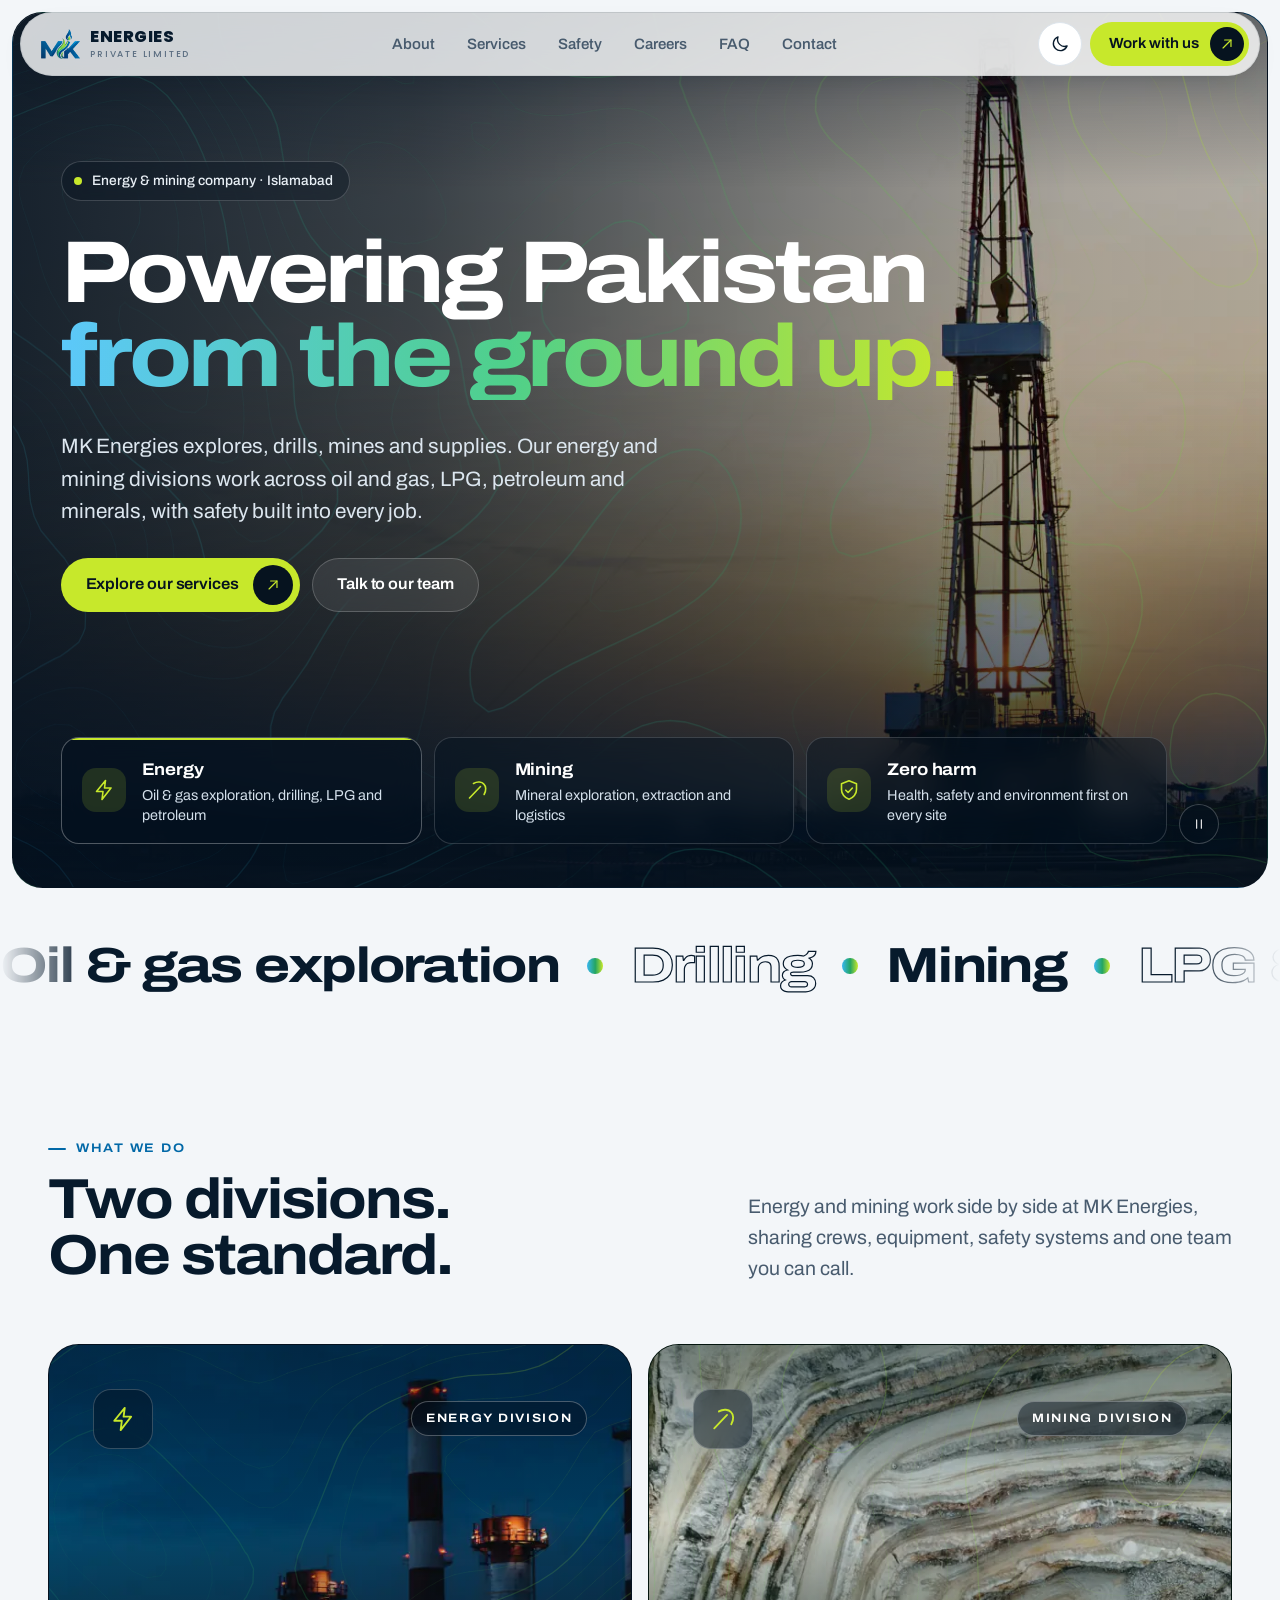
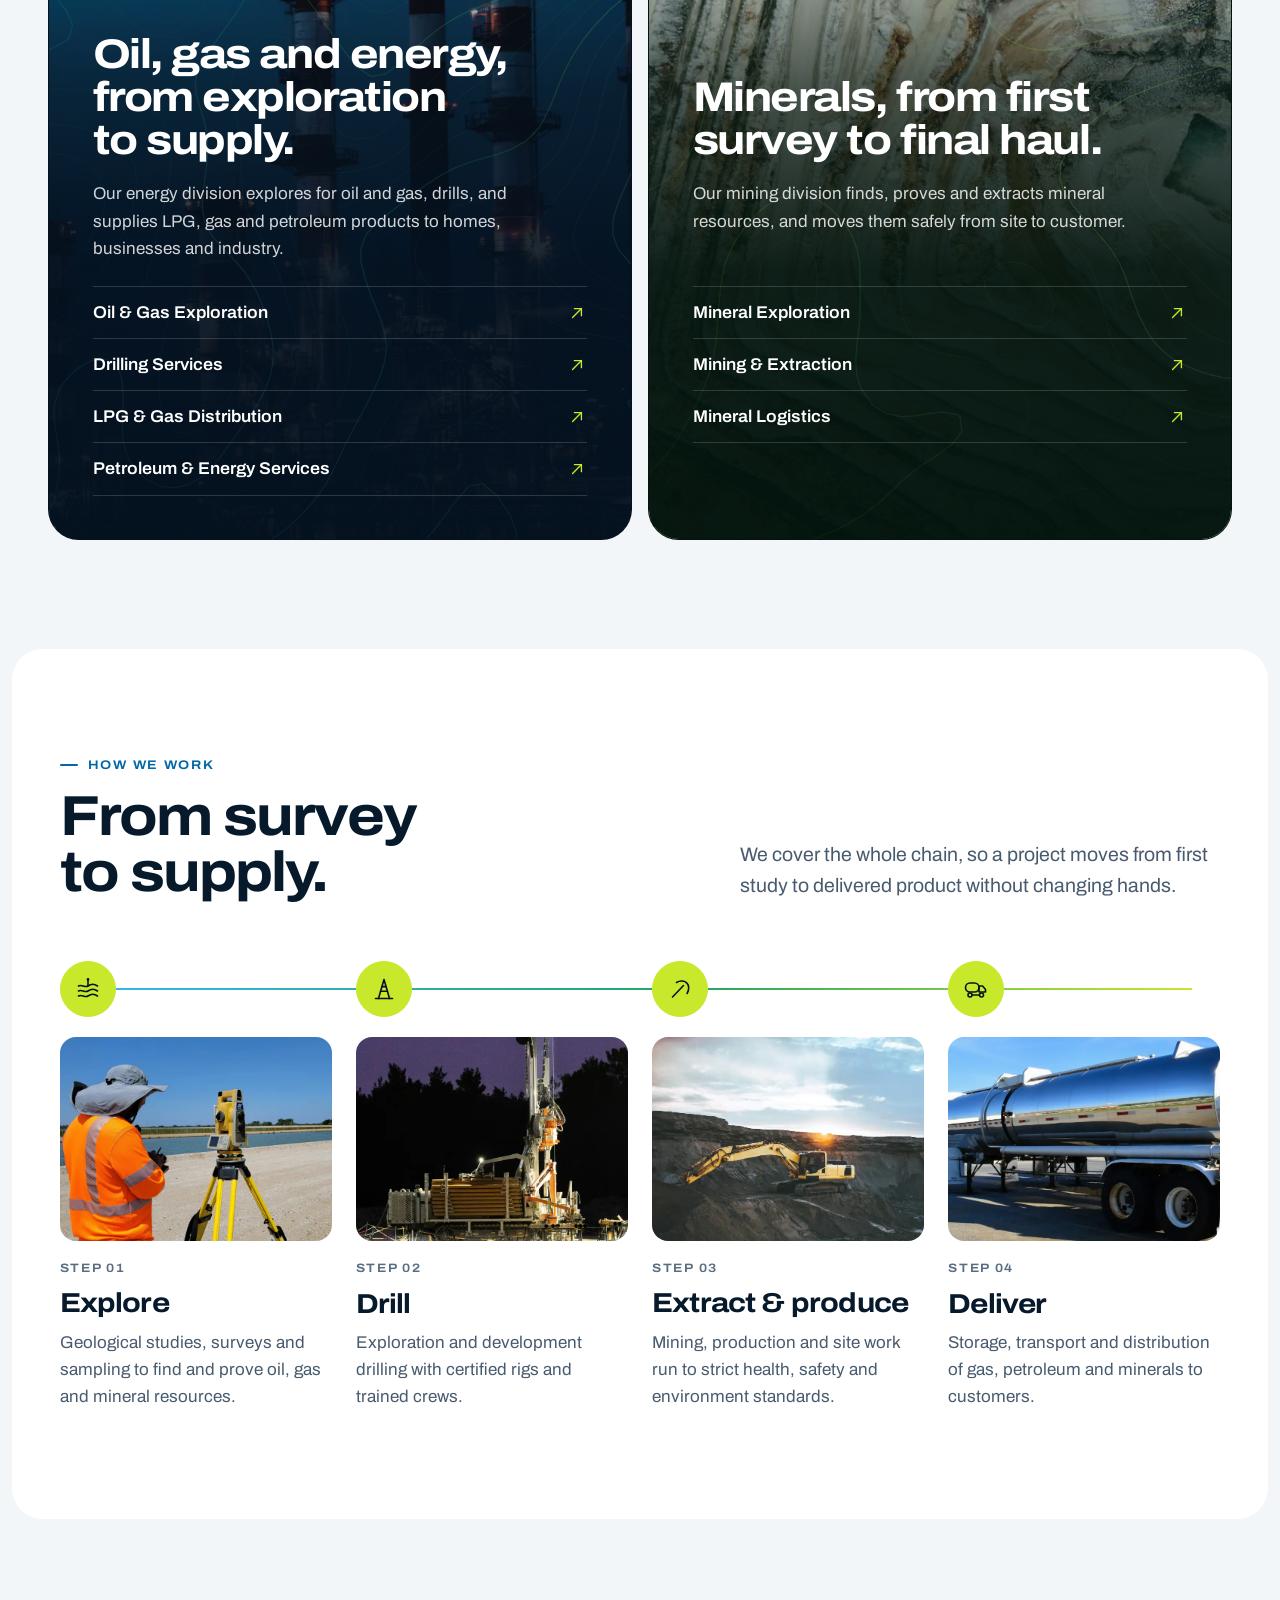
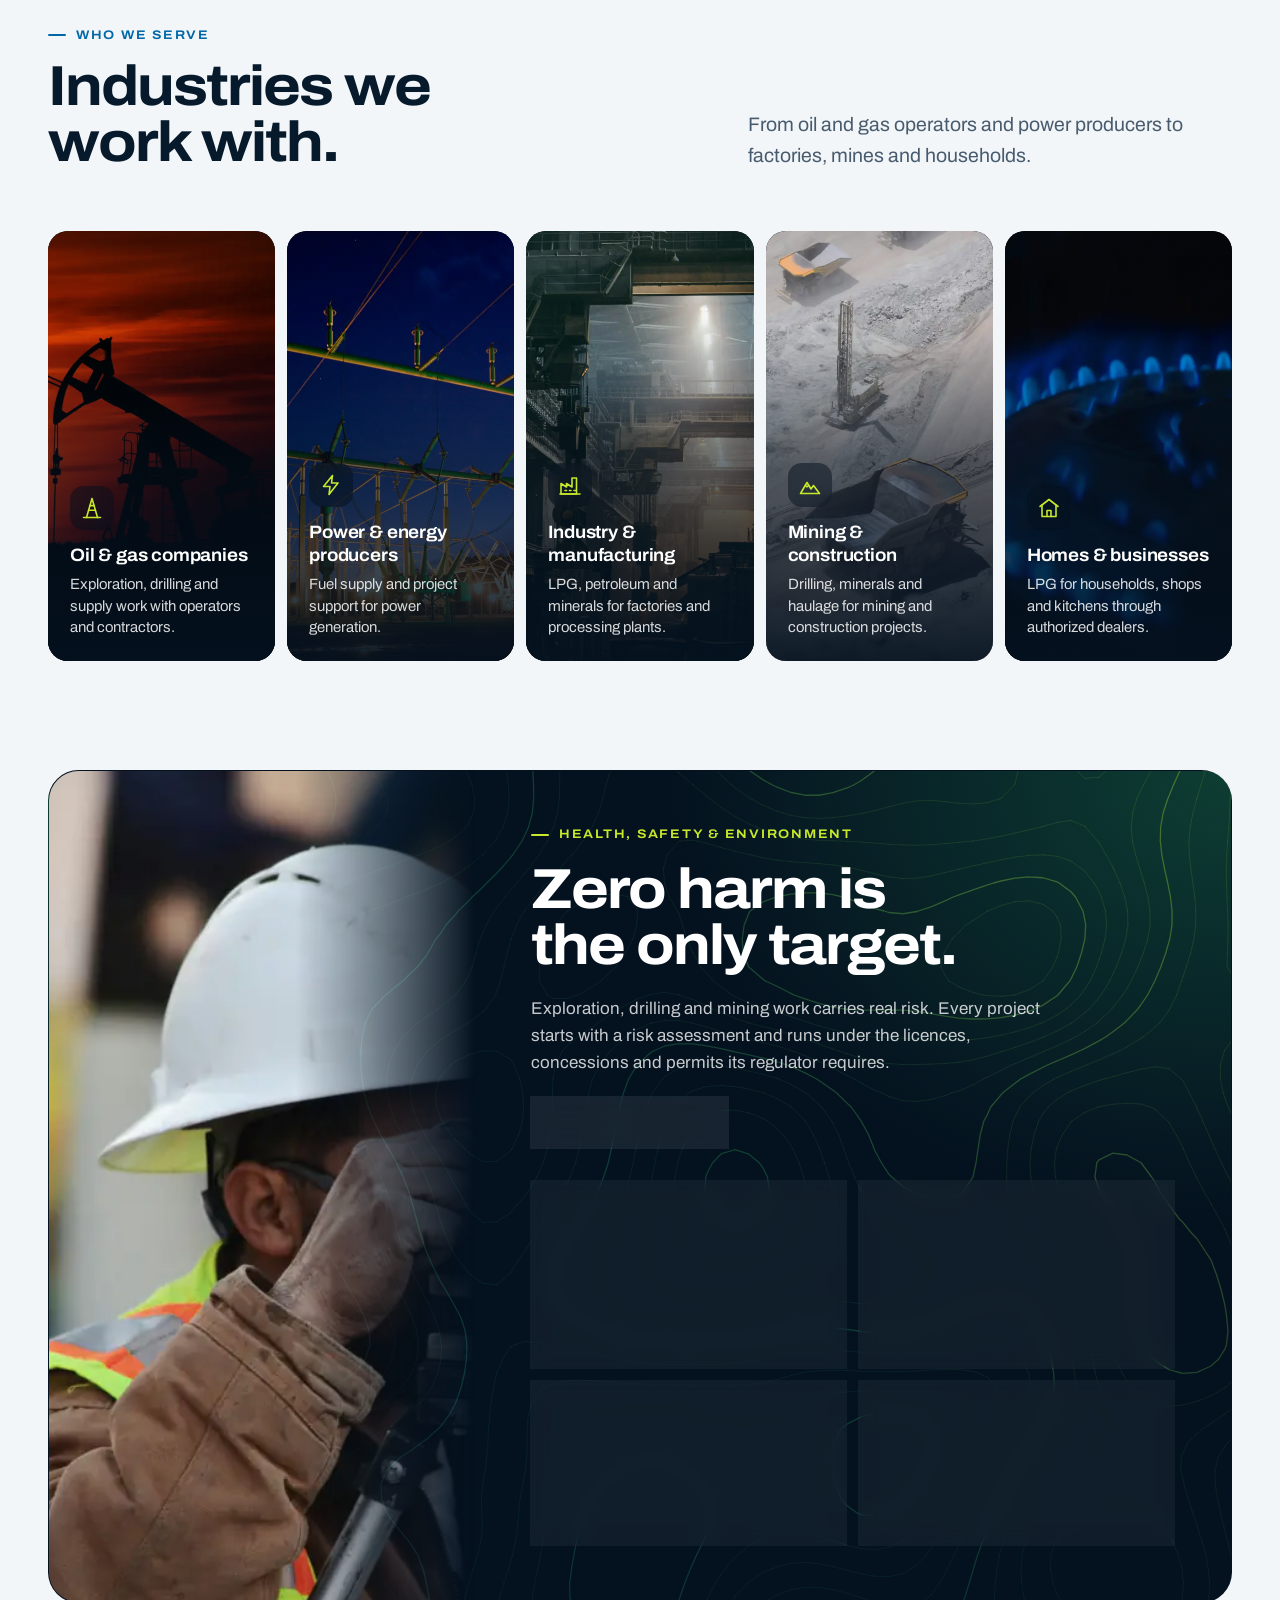
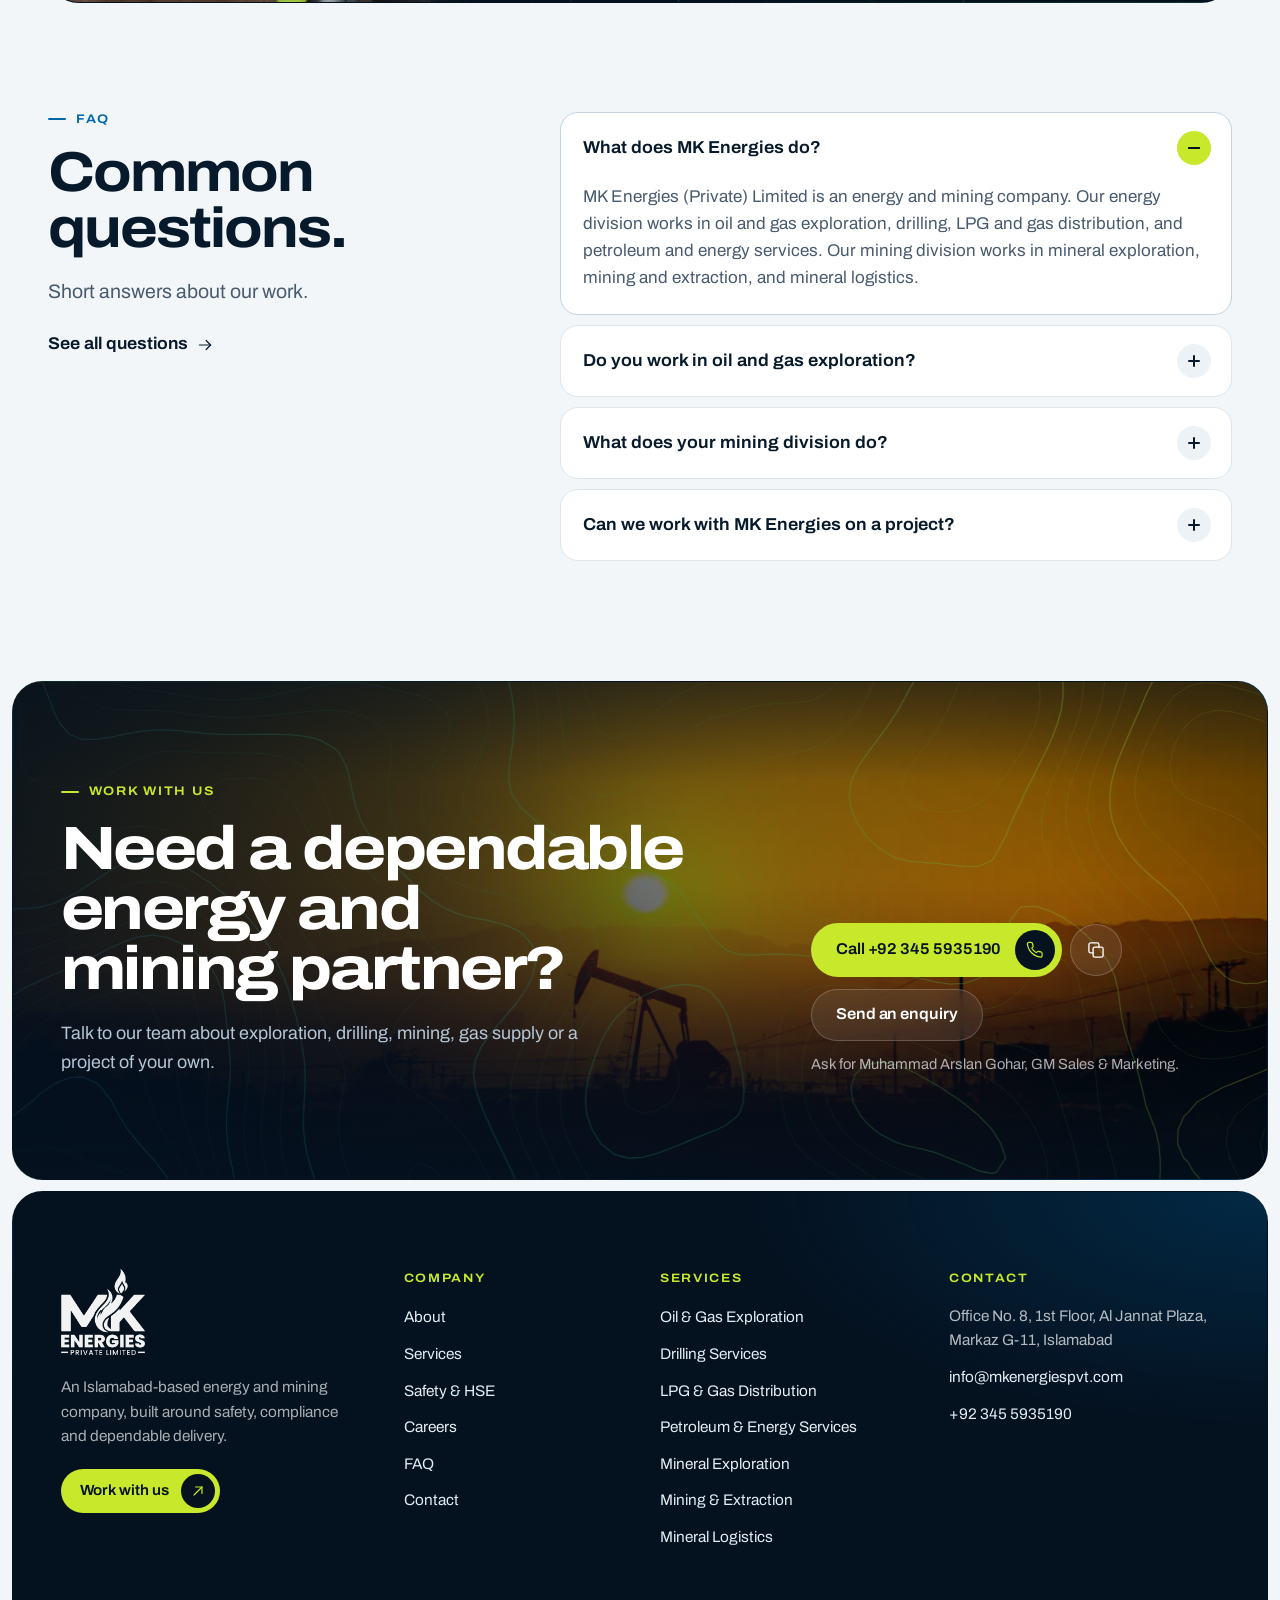
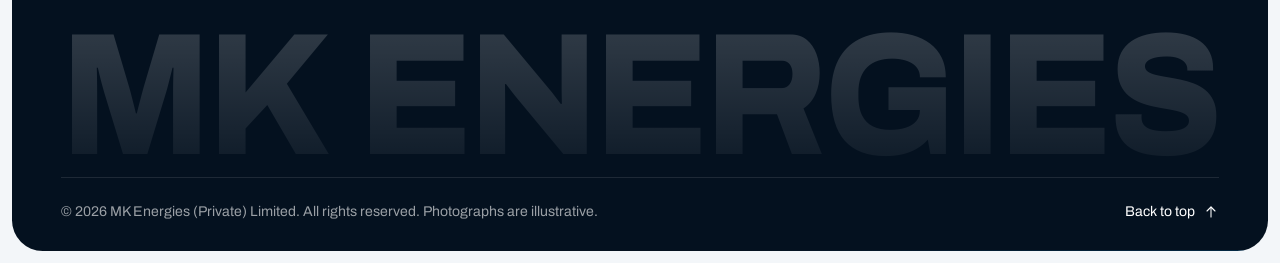
==== commit b6d99bc2: "updated website with iamges" ====
--- a/index.html
+++ b/index.html
@@ -23,9 +23,9 @@
 <link rel="preconnect" href="https://fonts.googleapis.com">
 <link rel="preconnect" href="https://fonts.gstatic.com" crossorigin>
 <link rel="stylesheet" href="https://fonts.googleapis.com/css2?family=Archivo:wdth,wght@62..125,400..800&amp;family=Poppins:wght@500;800&amp;display=swap">
-<link rel="stylesheet" href="assets/css/site.css?v=5bc33ed0">
-<script>(function(){var d=document.documentElement;d.classList.add('js');try{var m=localStorage.getItem('mk-theme');if(m==='dark'||m==='light')d.setAttribute('data-mode',m);}catch(e){}if(document.visibilityState==='visible'&&!(window.matchMedia&&matchMedia('(prefers-reduced-motion: reduce)').matches))d.classList.add('intro');})();</script>
-<script src="assets/js/site.js?v=13ab5850" defer></script>
+<link rel="stylesheet" href="assets/css/site.css?v=a1566aac">
+<script>(function(){var d=document.documentElement;d.classList.add('js');try{var m=localStorage.getItem('mk-theme');if(m==='dark'||m==='light')d.setAttribute('data-mode',m);if(localStorage.getItem('mk-motion')==='off')d.classList.add('motion-off');}catch(e){}if(document.visibilityState==='visible'&&!(window.matchMedia&&matchMedia('(prefers-reduced-motion: reduce)').matches))d.classList.add('intro');})();</script>
+<script src="assets/js/site.js?v=691d9c40" defer></script>
 <script type="application/ld+json">
 {
  "@context": "https://schema.org",
@@ -116,7 +116,9 @@
 </div>
 <main id="main">
 <section class="hero" aria-labelledby="page-title">
-  <div class="stage">
+  <div class="stage has-photo">
+    <div class="hero-slides" aria-hidden="true"><picture class="ph is-on" style="--pos:60% 50%;--dim:0.74"><source media="(max-width: 767px)" srcset="assets/img/photos/drilling-rig-sunset-m.webp"><img src="assets/img/photos/drilling-rig-sunset-1400.webp" srcset="assets/img/photos/drilling-rig-sunset-1400.webp 1400w, assets/img/photos/drilling-rig-sunset-2000.webp 2000w" sizes="100vw" width="2000" height="1333" alt="" fetchpriority="high"></picture><picture class="ph" style="--pos:60% 62%;--dim:0.6"><source media="(max-width: 767px)" data-srcset="assets/img/photos/open-pit-mine-m.webp"><img src="[data-uri]" data-src="assets/img/photos/open-pit-mine-1400.webp" data-srcset="assets/img/photos/open-pit-mine-1400.webp 1400w, assets/img/photos/open-pit-mine-2000.webp 2000w" sizes="100vw" width="2000" height="1333" alt="" decoding="async"></picture><picture class="ph" style="--pos:70% 40%;--dim:0.72"><source media="(max-width: 767px)" data-srcset="assets/img/photos/site-workers-hi-vis-m.webp"><img src="[data-uri]" data-src="assets/img/photos/site-workers-hi-vis-1400.webp" data-srcset="assets/img/photos/site-workers-hi-vis-1400.webp 1400w, assets/img/photos/site-workers-hi-vis-2000.webp 2000w" sizes="100vw" width="2000" height="1333" alt="" decoding="async"></picture></div>
+    <span class="shade" aria-hidden="true"></span>
     <canvas class="topo" data-topo="live" data-tone="blue" aria-hidden="true"></canvas>
     <div class="wrap hero-inner">
       <div class="hero-copy">
@@ -131,11 +133,14 @@
           <a class="btn btn-glass" href="contact.html#enquiry">Talk to our team</a>
         </div>
       </div>
-      <ul class="hero-stats load-in" style="--delay:420ms" aria-label="MK Energies at a glance">
-        <li class="glass-card"><svg class="i i-bolt" viewBox="0 0 24 24" fill="none" stroke="currentColor" stroke-width="1.6" stroke-linecap="round" stroke-linejoin="round" aria-hidden="true" focusable="false"><path d="M13.5 2.5l-9 11h6.5l-1 8 9-11.5h-6.5z"/></svg><b>Energy</b><span>Oil &amp; gas exploration, drilling, LPG and petroleum</span></li>
-        <li class="glass-card"><svg class="i i-pick" viewBox="0 0 24 24" fill="none" stroke="currentColor" stroke-width="1.6" stroke-linecap="round" stroke-linejoin="round" aria-hidden="true" focusable="false"><path d="M4.5 20l11-11.5"/><path d="M8.5 5.5c4-2.4 8.4-1.6 10.4.6 2.1 2 2.6 6.4.2 10.4"/></svg><b>Mining</b><span>Mineral exploration, extraction and logistics</span></li>
-        <li class="glass-card"><svg class="i i-shield" viewBox="0 0 24 24" fill="none" stroke="currentColor" stroke-width="1.6" stroke-linecap="round" stroke-linejoin="round" aria-hidden="true" focusable="false"><path d="M12 2.8l7.5 3v5.6c0 4.6-3.2 8.6-7.5 9.9-4.3-1.3-7.5-5.3-7.5-9.9V5.8z"/><path d="M8.8 12.2l2.3 2.3 4.3-4.5"/></svg><b>Zero harm</b><span>Health, safety and environment first on every site</span></li>
-      </ul>
+      <div class="hero-bottom load-in" style="--delay:420ms">
+        <ul class="hero-stats" aria-label="MK Energies at a glance">
+          <li><a class="glass-card is-on" href="services.html#energy" data-slide-link><svg class="i i-bolt" viewBox="0 0 24 24" fill="none" stroke="currentColor" stroke-width="1.6" stroke-linecap="round" stroke-linejoin="round" aria-hidden="true" focusable="false"><path d="M13.5 2.5l-9 11h6.5l-1 8 9-11.5h-6.5z"/></svg><b>Energy</b><span>Oil &amp; gas exploration, drilling, LPG and petroleum</span></a></li>
+          <li><a class="glass-card" href="services.html#mining" data-slide-link><svg class="i i-pick" viewBox="0 0 24 24" fill="none" stroke="currentColor" stroke-width="1.6" stroke-linecap="round" stroke-linejoin="round" aria-hidden="true" focusable="false"><path d="M4.5 20l11-11.5"/><path d="M8.5 5.5c4-2.4 8.4-1.6 10.4.6 2.1 2 2.6 6.4.2 10.4"/></svg><b>Mining</b><span>Mineral exploration, extraction and logistics</span></a></li>
+          <li><a class="glass-card" href="safety.html" data-slide-link><svg class="i i-shield" viewBox="0 0 24 24" fill="none" stroke="currentColor" stroke-width="1.6" stroke-linecap="round" stroke-linejoin="round" aria-hidden="true" focusable="false"><path d="M12 2.8l7.5 3v5.6c0 4.6-3.2 8.6-7.5 9.9-4.3-1.3-7.5-5.3-7.5-9.9V5.8z"/><path d="M8.8 12.2l2.3 2.3 4.3-4.5"/></svg><b>Zero harm</b><span>Health, safety and environment first on every site</span></a></li>
+        </ul>
+        <button class="motion-btn" type="button" data-motion-toggle aria-label="Pause background animation" title="Pause background animation"><svg class="i i-pause" viewBox="0 0 24 24" fill="none" stroke="currentColor" stroke-width="1.6" stroke-linecap="round" stroke-linejoin="round" aria-hidden="true" focusable="false"><path d="M8.5 5.5v13M15.5 5.5v13"/></svg><svg class="i i-play" viewBox="0 0 24 24" fill="none" stroke="currentColor" stroke-width="1.6" stroke-linecap="round" stroke-linejoin="round" aria-hidden="true" focusable="false"><path d="M8 5.5v13l10.5-6.5z"/></svg></button>
+      </div>
     </div>
   </div>
 </section>
@@ -150,6 +155,8 @@
     </div>
     <div class="divisions">
   <article class="division energy" data-reveal style="--rd:0ms">
+    <img class="division-photo" src="assets/img/photos/refinery-towers-dusk-720.webp" srcset="assets/img/photos/refinery-towers-dusk-720.webp 720w, assets/img/photos/refinery-towers-dusk-1200.webp 1200w" sizes="(min-width: 900px) 50vw, 100vw" width="1200" height="1437" alt="Refinery towers lit up at dusk" loading="lazy" decoding="async">
+    <span class="shade" aria-hidden="true"></span>
     <canvas class="topo" data-topo="static" data-tone="blue" aria-hidden="true"></canvas>
     <div class="division-top"><span class="division-ic"><svg class="i i-bolt" viewBox="0 0 24 24" fill="none" stroke="currentColor" stroke-width="1.6" stroke-linecap="round" stroke-linejoin="round" aria-hidden="true" focusable="false"><path d="M13.5 2.5l-9 11h6.5l-1 8 9-11.5h-6.5z"/></svg></span><span class="division-tag">Energy division</span></div>
     <h3>Oil, gas and energy, from exploration to supply.</h3>
@@ -157,6 +164,8 @@
     <ul class="division-list"><li><a href="services.html#exploration"><span>Oil &amp; Gas Exploration</span><svg class="i i-arrow" viewBox="0 0 24 24" fill="none" stroke="currentColor" stroke-width="1.6" stroke-linecap="round" stroke-linejoin="round" aria-hidden="true" focusable="false"><path d="M4.5 12h15"/><path d="M13.5 6l6 6-6 6"/></svg></a></li><li><a href="services.html#drilling"><span>Drilling Services</span><svg class="i i-arrow" viewBox="0 0 24 24" fill="none" stroke="currentColor" stroke-width="1.6" stroke-linecap="round" stroke-linejoin="round" aria-hidden="true" focusable="false"><path d="M4.5 12h15"/><path d="M13.5 6l6 6-6 6"/></svg></a></li><li><a href="services.html#lpg"><span>LPG &amp; Gas Distribution</span><svg class="i i-arrow" viewBox="0 0 24 24" fill="none" stroke="currentColor" stroke-width="1.6" stroke-linecap="round" stroke-linejoin="round" aria-hidden="true" focusable="false"><path d="M4.5 12h15"/><path d="M13.5 6l6 6-6 6"/></svg></a></li><li><a href="services.html#petroleum"><span>Petroleum &amp; Energy Services</span><svg class="i i-arrow" viewBox="0 0 24 24" fill="none" stroke="currentColor" stroke-width="1.6" stroke-linecap="round" stroke-linejoin="round" aria-hidden="true" focusable="false"><path d="M4.5 12h15"/><path d="M13.5 6l6 6-6 6"/></svg></a></li></ul>
   </article>
   <article class="division mining" data-reveal style="--rd:120ms">
+    <img class="division-photo" src="assets/img/photos/terraced-quarry-aerial-720.webp" srcset="assets/img/photos/terraced-quarry-aerial-720.webp 720w, assets/img/photos/terraced-quarry-aerial-1140.webp 1140w" sizes="(min-width: 900px) 50vw, 100vw" width="1140" height="1368" alt="Aerial view of a terraced open-pit quarry" loading="lazy" decoding="async">
+    <span class="shade" aria-hidden="true"></span>
     <canvas class="topo" data-topo="static" data-tone="green" aria-hidden="true"></canvas>
     <div class="division-top"><span class="division-ic"><svg class="i i-pick" viewBox="0 0 24 24" fill="none" stroke="currentColor" stroke-width="1.6" stroke-linecap="round" stroke-linejoin="round" aria-hidden="true" focusable="false"><path d="M4.5 20l11-11.5"/><path d="M8.5 5.5c4-2.4 8.4-1.6 10.4.6 2.1 2 2.6 6.4.2 10.4"/></svg></span><span class="division-tag">Mining division</span></div>
     <h3>Minerals, from first survey to final haul.</h3>
@@ -173,7 +182,7 @@
       <div><span class="eyebrow">How we work</span><h2 class="h2" id="flow-title">From survey to supply.</h2></div>
       <p class="lead">We cover the whole chain, so a project moves from first study to delivered product without changing hands.</p>
     </div>
-    <ol class="flow" data-flow><li class="flow-step" style="--i:0"><span class="flow-ic"><svg class="i i-strata" viewBox="0 0 24 24" fill="none" stroke="currentColor" stroke-width="1.6" stroke-linecap="round" stroke-linejoin="round" aria-hidden="true" focusable="false"><path d="M2.5 9c3-2.2 6.5 2.2 9.5 0s6.5-2.2 9.5 0"/><path d="M2.5 14c3-2.2 6.5 2.2 9.5 0s6.5-2.2 9.5 0"/><path d="M2.5 19c3-2.2 6.5 2.2 9.5 0s6.5-2.2 9.5 0"/><path d="M12 2.5v6.5"/><circle cx="12" cy="2.5" r=".6"/></svg></span><span class="flow-num">Step 01</span><h3>Explore</h3><p>Geological studies, surveys and sampling to find and prove oil, gas and mineral resources.</p></li><li class="flow-step" style="--i:1"><span class="flow-ic"><svg class="i i-rig" viewBox="0 0 24 24" fill="none" stroke="currentColor" stroke-width="1.6" stroke-linecap="round" stroke-linejoin="round" aria-hidden="true" focusable="false"><path d="M12 2.5L6.5 21.5M12 2.5l5.5 19"/><path d="M8.6 14.2h6.8M9.9 9.6h4.2"/><path d="M3.5 21.5h17"/></svg></span><span class="flow-num">Step 02</span><h3>Drill</h3><p>Exploration and development drilling with certified rigs and trained crews.</p></li><li class="flow-step" style="--i:2"><span class="flow-ic"><svg class="i i-pick" viewBox="0 0 24 24" fill="none" stroke="currentColor" stroke-width="1.6" stroke-linecap="round" stroke-linejoin="round" aria-hidden="true" focusable="false"><path d="M4.5 20l11-11.5"/><path d="M8.5 5.5c4-2.4 8.4-1.6 10.4.6 2.1 2 2.6 6.4.2 10.4"/></svg></span><span class="flow-num">Step 03</span><h3>Extract &amp; produce</h3><p>Mining, production and site work run to strict health, safety and environment standards.</p></li><li class="flow-step" style="--i:3"><span class="flow-ic"><svg class="i i-truck" viewBox="0 0 24 24" fill="none" stroke="currentColor" stroke-width="1.6" stroke-linecap="round" stroke-linejoin="round" aria-hidden="true" focusable="false"><rect x="1.5" y="6" width="13.5" height="9" rx="4.5"/><path d="M15 9h3.6l2.9 3.4V15H15z"/><circle cx="6" cy="18" r="2"/><circle cx="17.5" cy="18" r="2"/><path d="M8 18h7.5"/></svg></span><span class="flow-num">Step 04</span><h3>Deliver</h3><p>Storage, transport and distribution of gas, petroleum and minerals to customers.</p></li></ol>
+    <ol class="flow" data-flow><li class="flow-step" style="--i:0"><span class="flow-ic"><svg class="i i-strata" viewBox="0 0 24 24" fill="none" stroke="currentColor" stroke-width="1.6" stroke-linecap="round" stroke-linejoin="round" aria-hidden="true" focusable="false"><path d="M2.5 9c3-2.2 6.5 2.2 9.5 0s6.5-2.2 9.5 0"/><path d="M2.5 14c3-2.2 6.5 2.2 9.5 0s6.5-2.2 9.5 0"/><path d="M2.5 19c3-2.2 6.5 2.2 9.5 0s6.5-2.2 9.5 0"/><path d="M12 2.5v6.5"/><circle cx="12" cy="2.5" r=".6"/></svg></span><div class="flow-body"><div class="flow-media"><img src="assets/img/photos/surveyor-total-station-720.webp" width="720" height="540" alt="Surveyor in high-visibility clothing using a total station" loading="lazy" decoding="async"></div><span class="flow-num">Step 01</span><h3>Explore</h3><p>Geological studies, surveys and sampling to find and prove oil, gas and mineral resources.</p></div></li><li class="flow-step" style="--i:1"><span class="flow-ic"><svg class="i i-rig" viewBox="0 0 24 24" fill="none" stroke="currentColor" stroke-width="1.6" stroke-linecap="round" stroke-linejoin="round" aria-hidden="true" focusable="false"><path d="M12 2.5L6.5 21.5M12 2.5l5.5 19"/><path d="M8.6 14.2h6.8M9.9 9.6h4.2"/><path d="M3.5 21.5h17"/></svg></span><div class="flow-body"><div class="flow-media"><img src="assets/img/photos/drilling-rig-night-720.webp" width="720" height="540" alt="Drilling rig working at night under site lights" loading="lazy" decoding="async"></div><span class="flow-num">Step 02</span><h3>Drill</h3><p>Exploration and development drilling with certified rigs and trained crews.</p></div></li><li class="flow-step" style="--i:2"><span class="flow-ic"><svg class="i i-pick" viewBox="0 0 24 24" fill="none" stroke="currentColor" stroke-width="1.6" stroke-linecap="round" stroke-linejoin="round" aria-hidden="true" focusable="false"><path d="M4.5 20l11-11.5"/><path d="M8.5 5.5c4-2.4 8.4-1.6 10.4.6 2.1 2 2.6 6.4.2 10.4"/></svg></span><div class="flow-body"><div class="flow-media"><img src="assets/img/photos/excavator-mine-sunset-720.webp" width="720" height="540" alt="Excavator working in an open-cut mine at sunset" loading="lazy" decoding="async"></div><span class="flow-num">Step 03</span><h3>Extract &amp; produce</h3><p>Mining, production and site work run to strict health, safety and environment standards.</p></div></li><li class="flow-step" style="--i:3"><span class="flow-ic"><svg class="i i-truck" viewBox="0 0 24 24" fill="none" stroke="currentColor" stroke-width="1.6" stroke-linecap="round" stroke-linejoin="round" aria-hidden="true" focusable="false"><rect x="1.5" y="6" width="13.5" height="9" rx="4.5"/><path d="M15 9h3.6l2.9 3.4V15H15z"/><circle cx="6" cy="18" r="2"/><circle cx="17.5" cy="18" r="2"/><path d="M8 18h7.5"/></svg></span><div class="flow-body"><div class="flow-media"><img src="assets/img/photos/road-tanker-720.webp" width="720" height="540" alt="Polished steel road tanker under a blue sky" loading="lazy" decoding="async"></div><span class="flow-num">Step 04</span><h3>Deliver</h3><p>Storage, transport and distribution of gas, petroleum and minerals to customers.</p></div></li></ol>
   </div>
 </section>
 
@@ -183,7 +192,7 @@
       <div><span class="eyebrow">Who we serve</span><h2 class="h2" id="industries-title">Industries we work with.</h2></div>
       <p class="lead">From oil and gas operators and power producers to factories, mines and households.</p>
     </div>
-    <ul class="industries"><li class="industry" data-reveal style="--rd:0ms"><svg class="i i-rig" viewBox="0 0 24 24" fill="none" stroke="currentColor" stroke-width="1.6" stroke-linecap="round" stroke-linejoin="round" aria-hidden="true" focusable="false"><path d="M12 2.5L6.5 21.5M12 2.5l5.5 19"/><path d="M8.6 14.2h6.8M9.9 9.6h4.2"/><path d="M3.5 21.5h17"/></svg><h3>Oil &amp; gas companies</h3><p>Exploration, drilling and supply work with operators and contractors.</p></li><li class="industry" data-reveal style="--rd:70ms"><svg class="i i-bolt" viewBox="0 0 24 24" fill="none" stroke="currentColor" stroke-width="1.6" stroke-linecap="round" stroke-linejoin="round" aria-hidden="true" focusable="false"><path d="M13.5 2.5l-9 11h6.5l-1 8 9-11.5h-6.5z"/></svg><h3>Power &amp; energy producers</h3><p>Fuel supply and project support for power generation.</p></li><li class="industry" data-reveal style="--rd:140ms"><svg class="i i-factory" viewBox="0 0 24 24" fill="none" stroke="currentColor" stroke-width="1.6" stroke-linecap="round" stroke-linejoin="round" aria-hidden="true" focusable="false"><path d="M3 21V10.5l5.5 3.5v-3.5l5.5 3.5V5h4.5v16z"/><path d="M2 21h20"/><path d="M7 17.5h1.5M11.5 17.5H13M16 17.5h1.5"/></svg><h3>Industry &amp; manufacturing</h3><p>LPG, petroleum and minerals for factories and processing plants.</p></li><li class="industry" data-reveal style="--rd:210ms"><svg class="i i-mountain" viewBox="0 0 24 24" fill="none" stroke="currentColor" stroke-width="1.6" stroke-linecap="round" stroke-linejoin="round" aria-hidden="true" focusable="false"><path d="M2.5 20.5l6.5-11 4 6.5 2.5-3.5 6 8z"/><path d="M7.2 12.6l1.8 1.2 1.8-1.4"/></svg><h3>Mining &amp; construction</h3><p>Drilling, minerals and haulage for mining and construction projects.</p></li><li class="industry" data-reveal style="--rd:280ms"><svg class="i i-home" viewBox="0 0 24 24" fill="none" stroke="currentColor" stroke-width="1.6" stroke-linecap="round" stroke-linejoin="round" aria-hidden="true" focusable="false"><path d="M3 10.5l9-7 9 7"/><path d="M5 9v11.5h14V9"/><path d="M10 20.5v-6h4v6"/></svg><h3>Homes &amp; businesses</h3><p>LPG for households, shops and kitchens through authorized dealers.</p></li></ul>
+    <ul class="industries"><li class="industry" data-reveal style="--rd:0ms"><img class="industry-photo" src="assets/img/photos/pumpjack-red-sunset-640.webp" width="640" height="853" alt="Pumpjack silhouetted against a red sunset" loading="lazy" decoding="async"><div class="industry-copy"><svg class="i i-rig" viewBox="0 0 24 24" fill="none" stroke="currentColor" stroke-width="1.6" stroke-linecap="round" stroke-linejoin="round" aria-hidden="true" focusable="false"><path d="M12 2.5L6.5 21.5M12 2.5l5.5 19"/><path d="M8.6 14.2h6.8M9.9 9.6h4.2"/><path d="M3.5 21.5h17"/></svg><h3>Oil &amp; gas companies</h3><p>Exploration, drilling and supply work with operators and contractors.</p></div></li><li class="industry" data-reveal style="--rd:70ms"><img class="industry-photo" src="assets/img/photos/substation-dusk-640.webp" width="640" height="853" alt="Electrical substation at dusk" loading="lazy" decoding="async"><div class="industry-copy"><svg class="i i-bolt" viewBox="0 0 24 24" fill="none" stroke="currentColor" stroke-width="1.6" stroke-linecap="round" stroke-linejoin="round" aria-hidden="true" focusable="false"><path d="M13.5 2.5l-9 11h6.5l-1 8 9-11.5h-6.5z"/></svg><h3>Power &amp; energy producers</h3><p>Fuel supply and project support for power generation.</p></div></li><li class="industry" data-reveal style="--rd:140ms"><img class="industry-photo" src="assets/img/photos/heavy-industry-plant-640.webp" width="640" height="853" alt="Inside a heavy industrial plant with overhead cranes" loading="lazy" decoding="async"><div class="industry-copy"><svg class="i i-factory" viewBox="0 0 24 24" fill="none" stroke="currentColor" stroke-width="1.6" stroke-linecap="round" stroke-linejoin="round" aria-hidden="true" focusable="false"><path d="M3 21V10.5l5.5 3.5v-3.5l5.5 3.5V5h4.5v16z"/><path d="M2 21h20"/><path d="M7 17.5h1.5M11.5 17.5H13M16 17.5h1.5"/></svg><h3>Industry &amp; manufacturing</h3><p>LPG, petroleum and minerals for factories and processing plants.</p></div></li><li class="industry" data-reveal style="--rd:210ms"><img class="industry-photo" src="assets/img/photos/haul-trucks-mine-640.webp" width="640" height="853" alt="Haul truck and drill rig working in an open-pit mine" loading="lazy" decoding="async"><div class="industry-copy"><svg class="i i-mountain" viewBox="0 0 24 24" fill="none" stroke="currentColor" stroke-width="1.6" stroke-linecap="round" stroke-linejoin="round" aria-hidden="true" focusable="false"><path d="M2.5 20.5l6.5-11 4 6.5 2.5-3.5 6 8z"/><path d="M7.2 12.6l1.8 1.2 1.8-1.4"/></svg><h3>Mining &amp; construction</h3><p>Drilling, minerals and haulage for mining and construction projects.</p></div></li><li class="industry" data-reveal style="--rd:280ms"><img class="industry-photo" src="assets/img/photos/blue-gas-flame-640.webp" width="640" height="853" alt="Blue gas flame on a stove burner" loading="lazy" decoding="async"><div class="industry-copy"><svg class="i i-home" viewBox="0 0 24 24" fill="none" stroke="currentColor" stroke-width="1.6" stroke-linecap="round" stroke-linejoin="round" aria-hidden="true" focusable="false"><path d="M3 10.5l9-7 9 7"/><path d="M5 9v11.5h14V9"/><path d="M10 20.5v-6h4v6"/></svg><h3>Homes &amp; businesses</h3><p>LPG for households, shops and kitchens through authorized dealers.</p></div></li></ul>
   </div>
 </section>
 
@@ -191,13 +200,16 @@
   <div class="wrap">
     <div class="hse" data-reveal>
       <canvas class="topo" data-topo="static" data-tone="blue" aria-hidden="true"></canvas>
-      <div class="hse-copy">
-        <span class="eyebrow">Health, safety &amp; environment</span>
-        <h2 class="h2" id="hse-title">Zero harm is the only target.</h2>
-        <p>Exploration, drilling and mining work carries real risk. Every project starts with a risk assessment and runs under the licences, concessions and permits its regulator requires.</p>
-        <a class="btn btn-glass" href="safety.html">How we work safely</a>
-      </div>
-      <ul class="hse-grid"><li class="hse-item"><svg class="i i-gauge" viewBox="0 0 24 24" fill="none" stroke="currentColor" stroke-width="1.6" stroke-linecap="round" stroke-linejoin="round" aria-hidden="true" focusable="false"><path d="M4.3 18.5a8.5 8.5 0 1115.4 0"/><path d="M12 13.5l4.2-4.6"/><circle cx="12" cy="13.5" r="1.4"/></svg><h3>Risk assessed first</h3><p>Every job starts with a documented risk assessment and a safe method of work.</p></li><li class="hse-item"><svg class="i i-clipboard" viewBox="0 0 24 24" fill="none" stroke="currentColor" stroke-width="1.6" stroke-linecap="round" stroke-linejoin="round" aria-hidden="true" focusable="false"><rect x="5" y="4.5" width="14" height="17" rx="2"/><path d="M9 4.5V3h6v1.5"/><path d="M8.8 13l2.3 2.3 4.2-4.4"/></svg><h3>Certified equipment</h3><p>Rigs, vehicles, storage and site equipment inspected and maintained to standard.</p></li><li class="hse-item"><svg class="i i-hardhat" viewBox="0 0 24 24" fill="none" stroke="currentColor" stroke-width="1.6" stroke-linecap="round" stroke-linejoin="round" aria-hidden="true" focusable="false"><path d="M3.5 17h17"/><path d="M5 17a7 7 0 0114 0"/><path d="M10 10.6V7.5h4v3.1"/><path d="M3.5 17v1.8a1 1 0 001 1h15a1 1 0 001-1V17"/></svg><h3>Trained crews</h3><p>Staff, drivers and contractors trained and briefed for the work they do.</p></li><li class="hse-item"><svg class="i i-leaf" viewBox="0 0 24 24" fill="none" stroke="currentColor" stroke-width="1.6" stroke-linecap="round" stroke-linejoin="round" aria-hidden="true" focusable="false"><path d="M5 19.5C5 11 10.5 5 20 5c0 9.5-6 15-14.5 15"/><path d="M5 19.5c3-4 6-6.5 9-8.2"/></svg><h3>Environment protected</h3><p>Spill prevention, waste handling and site restoration planned before work starts.</p></li></ul>
+      <div class="hse-media"><img src="assets/img/photos/surveyor-white-hard-hat-640.webp" srcset="assets/img/photos/surveyor-white-hard-hat-640.webp 640w, assets/img/photos/surveyor-white-hard-hat-1000.webp 1000w" sizes="(min-width: 1000px) 38vw, 100vw" width="1000" height="1055" alt="Surveyor in a white hard hat and high-visibility vest using a level" loading="lazy" decoding="async"></div>
+      <div class="hse-body">
+        <div class="hse-copy">
+          <span class="eyebrow">Health, safety &amp; environment</span>
+          <h2 class="h2" id="hse-title">Zero harm is the only target.</h2>
+          <p>Exploration, drilling and mining work carries real risk. Every project starts with a risk assessment and runs under the licences, concessions and permits its regulator requires.</p>
+          <a class="btn btn-glass" href="safety.html">How we work safely</a>
+        </div>
+        <ul class="hse-grid"><li class="hse-item"><svg class="i i-gauge" viewBox="0 0 24 24" fill="none" stroke="currentColor" stroke-width="1.6" stroke-linecap="round" stroke-linejoin="round" aria-hidden="true" focusable="false"><path d="M4.3 18.5a8.5 8.5 0 1115.4 0"/><path d="M12 13.5l4.2-4.6"/><circle cx="12" cy="13.5" r="1.4"/></svg><h3>Risk assessed first</h3><p>Every job starts with a documented risk assessment and a safe method of work.</p></li><li class="hse-item"><svg class="i i-clipboard" viewBox="0 0 24 24" fill="none" stroke="currentColor" stroke-width="1.6" stroke-linecap="round" stroke-linejoin="round" aria-hidden="true" focusable="false"><rect x="5" y="4.5" width="14" height="17" rx="2"/><path d="M9 4.5V3h6v1.5"/><path d="M8.8 13l2.3 2.3 4.2-4.4"/></svg><h3>Certified equipment</h3><p>Rigs, vehicles, storage and site equipment inspected and maintained to standard.</p></li><li class="hse-item"><svg class="i i-hardhat" viewBox="0 0 24 24" fill="none" stroke="currentColor" stroke-width="1.6" stroke-linecap="round" stroke-linejoin="round" aria-hidden="true" focusable="false"><path d="M3.5 17h17"/><path d="M5 17a7 7 0 0114 0"/><path d="M10 10.6V7.5h4v3.1"/><path d="M3.5 17v1.8a1 1 0 001 1h15a1 1 0 001-1V17"/></svg><h3>Trained crews</h3><p>Staff, drivers and contractors trained and briefed for the work they do.</p></li><li class="hse-item"><svg class="i i-leaf" viewBox="0 0 24 24" fill="none" stroke="currentColor" stroke-width="1.6" stroke-linecap="round" stroke-linejoin="round" aria-hidden="true" focusable="false"><path d="M5 19.5C5 11 10.5 5 20 5c0 9.5-6 15-14.5 15"/><path d="M5 19.5c3-4 6-6.5 9-8.2"/></svg><h3>Environment protected</h3><p>Spill prevention, waste handling and site restoration planned before work starts.</p></li></ul>
+      </div>
     </div>
   </div>
 </section>
@@ -232,8 +244,8 @@
 </section>
 
 <section class="cta-section" aria-labelledby="cta-title">
-  <div class="stage cta-stage" data-reveal data-copy-scope>
-    <canvas class="topo" data-topo="live" data-tone="blue" aria-hidden="true"></canvas>
+  <div class="stage cta-stage has-photo" data-reveal data-copy-scope>
+    <picture class="ph" style="--pos:50% 45%;--dim:0.78"><source media="(max-width: 767px)" srcset="assets/img/photos/pumpjack-golden-sunset-m.webp"><img src="assets/img/photos/pumpjack-golden-sunset-1400.webp" srcset="assets/img/photos/pumpjack-golden-sunset-1400.webp 1400w, assets/img/photos/pumpjack-golden-sunset-2000.webp 2000w" sizes="100vw" width="2000" height="1023" alt="" loading="lazy" decoding="async"></picture><span class="shade" aria-hidden="true"></span><canvas class="topo" data-topo="live" data-tone="blue" aria-hidden="true"></canvas>
     <div class="wrap cta-inner">
       <div class="cta-copy">
         <span class="eyebrow">Work with us</span>
@@ -282,7 +294,7 @@
       <text x="0" y="108" textLength="1000" lengthAdjust="spacingAndGlyphs" fill="url(#wordmark-fill)">MK ENERGIES</text>
     </svg>
     <div class="footer-bottom">
-      <span>&copy; <span data-year>2026</span> MK Energies (Private) Limited. All rights reserved.</span>
+      <span>&copy; <span data-year>2026</span> MK Energies (Private) Limited. All rights reserved. Photographs are illustrative.</span>
       <a class="to-top" href="#top">Back to top <svg class="i i-up" viewBox="0 0 24 24" fill="none" stroke="currentColor" stroke-width="1.6" stroke-linecap="round" stroke-linejoin="round" aria-hidden="true" focusable="false"><path d="M12 19.5v-15"/><path d="M6 10.5l6-6 6 6"/></svg></a>
     </div>
   </div>
--- a/assets/css/site.css
+++ b/assets/css/site.css
@@ -1,8 +1,9 @@
 /* ==========================================================================
-   MK Energies (Private) Limited — site styles, v2
-   A light page of soft panels, broken up by inset dark "stages" that carry an
-   animated contour map (drawn by site.js). Archivo, expanded, for headlines;
-   Poppins only for the logo lockup. Lime is the action colour.
+   MK Energies (Private) Limited — site styles, v3
+   A light page of soft panels, broken up by inset dark "stages": a photograph,
+   a shade that keeps text readable, and an animated contour map (drawn by
+   site.js). Archivo, expanded, for headlines; Poppins only for the logo lockup.
+   Lime is the action colour.
    ========================================================================== */
 
 :root {
@@ -269,7 +270,7 @@
   font-weight: 760; font-stretch: 116%; letter-spacing: -.04em; line-height: .96;
   color: #FFFFFF; text-wrap: balance;
 }
-.display { font-size: clamp(2.6rem, .9rem + 6.6vw, 7rem); }
+.display { font-size: clamp(2.6rem, 1rem + 5.6vw, 6.2rem); }
 .page-title { font-size: clamp(2.4rem, 1rem + 4.9vw, 5.5rem); }
 .line { display: block; overflow: hidden; padding-bottom: .12em; margin-bottom: -.12em; }
 .line > span { display: inline-block; }
@@ -451,7 +452,7 @@
 }
 .mm-theme .i { width: 20px; height: 20px; }
 
-/* ---------- Stages: inset dark panels with the contour map ---------- */
+/* ---------- Stages: inset dark panels with a photograph and the contour map ---------- */
 .stage {
   position: relative; isolation: isolate; overflow: hidden;
   margin: var(--inset);
@@ -468,14 +469,30 @@
   opacity: var(--glow, 0); transition: opacity .6s;
 }
 .topo { position: absolute; inset: 0; z-index: -1; width: 100%; height: 100%; pointer-events: none; }
-.stage .eyebrow, .hse .eyebrow, .visit .eyebrow { color: var(--lime); }
-.stage .lead { color: var(--stage-ink-2); }
+.has-photo > .topo { opacity: .5; }
+.stage .eyebrow, .hse .eyebrow, .visit .eyebrow, .band .eyebrow { color: var(--lime); }
+.stage .lead { color: #DCE6EF; }
+
+/* A photograph filling its panel, and the shade above it that keeps the text readable */
+.ph { position: absolute; inset: 0; z-index: -3; display: block; overflow: hidden; background: var(--stage); }
+.ph img { width: 100%; height: 100%; object-fit: cover; object-position: var(--pos, 50% 50%); filter: brightness(var(--dim, .78)) saturate(1.14); }
+.shade {
+  position: absolute; inset: 0; z-index: -2; pointer-events: none;
+  background:
+    linear-gradient(180deg, rgba(4, 17, 31, .46) 0%, rgba(4, 17, 31, 0) 20%),
+    linear-gradient(0deg, rgba(4, 17, 31, .84) 0%, rgba(4, 17, 31, .2) 40%, rgba(4, 17, 31, 0) 60%),
+    linear-gradient(90deg, rgba(4, 17, 31, .88) 0%, rgba(4, 17, 31, .68) 32%, rgba(4, 17, 31, .34) 60%, rgba(4, 17, 31, .06) 84%, rgba(4, 17, 31, 0) 100%);
+}
+@media (max-width: 767px) {
+  .ph img { object-position: 50% 50%; }
+  .shade { background: linear-gradient(180deg, rgba(4, 17, 31, .5) 0%, rgba(4, 17, 31, .6) 32%, rgba(4, 17, 31, .68) 62%, rgba(4, 17, 31, .9) 100%); }
+}
 
 .pill-tag {
   display: inline-flex; align-items: center; gap: 10px;
   padding: 8px 16px 8px 12px; border-radius: 999px;
-  border: 1px solid rgba(255, 255, 255, .14); background: rgba(255, 255, 255, .07);
-  font-size: .86rem; font-weight: 520; color: #DCE7F1;
+  border: 1px solid rgba(255, 255, 255, .18); background: rgba(4, 17, 31, .35);
+  font-size: .86rem; font-weight: 520; color: #E8EFF5;
   -webkit-backdrop-filter: blur(10px); backdrop-filter: blur(10px);
 }
 .pulse { width: 8px; height: 8px; border-radius: 50%; background: var(--lime); animation: pulse 2.4s infinite; }
@@ -485,47 +502,78 @@
   100% { box-shadow: 0 0 0 0 rgba(199, 232, 43, 0); }
 }
 
-/* Hero */
+/* Hero: three photographs cross-fading behind the text, in step with the three cards */
 .hero .stage {
   display: flex;
-  min-height: clamp(640px, calc(100svh - 2 * var(--inset)), 960px);
+  min-height: clamp(660px, calc(100svh - 2 * var(--inset)), 980px);
   padding: calc(var(--header-top) + var(--header-h) + clamp(44px, 8vh, 104px)) 0 clamp(24px, 3.4vw, 48px);
 }
+.hero-slides { position: absolute; inset: 0; z-index: -3; }
+.hero-slides .ph { z-index: auto; opacity: 0; transition: opacity 1.4s ease; }
+.hero-slides .ph.is-on { opacity: 1; }
+.hero-slides img { transform: scale(1.02); transition: transform 9s cubic-bezier(.2, .6, .3, 1); }
+.hero-slides .is-on img { transform: scale(1.09); }
 .hero-inner { display: flex; flex-direction: column; justify-content: space-between; gap: clamp(48px, 8vh, 112px); }
 .hero-copy { display: grid; gap: clamp(22px, 2.4vw, 32px); justify-items: start; }
-.hero-lead { max-width: 54ch; font-size: clamp(1.08rem, 1rem + .45vw, 1.3rem); line-height: 1.55; color: var(--stage-ink-2); }
+.hero-lead { max-width: 54ch; font-size: clamp(1.08rem, 1rem + .45vw, 1.3rem); line-height: 1.55; color: #DCE6EF; }
 .hero-actions { display: flex; flex-wrap: wrap; gap: 12px; }
-.hero-stats { list-style: none; padding: 0; display: grid; grid-template-columns: repeat(3, minmax(0, 1fr)); gap: 12px; }
+.hero-bottom { display: flex; align-items: stretch; gap: 12px; }
+.hero-stats { flex: 1; min-width: 0; list-style: none; padding: 0; display: grid; grid-template-columns: repeat(3, minmax(0, 1fr)); gap: 12px; }
 .glass-card {
+  position: relative; overflow: hidden; height: 100%;
   display: grid; grid-template-columns: auto minmax(0, 1fr); align-items: center; align-content: center; column-gap: 16px; row-gap: 2px;
   padding: 18px 20px; border-radius: 18px;
-  border: 1px solid rgba(255, 255, 255, .12); background: rgba(255, 255, 255, .055);
+  border: 1px solid rgba(255, 255, 255, .16); background: rgba(4, 17, 31, .42); color: #FFFFFF; text-decoration: none;
   -webkit-backdrop-filter: blur(14px); backdrop-filter: blur(14px);
-}
-.glass-card .i { grid-row: span 2; width: 44px; height: 44px; padding: 10px; border-radius: 14px; background: rgba(199, 232, 43, .12); color: var(--lime); }
+  transition: background-color .35s, border-color .35s;
+}
+.glass-card:hover, .glass-card.is-on { background: rgba(4, 17, 31, .62); border-color: rgba(255, 255, 255, .3); }
+.glass-card::after {
+  content: ""; position: absolute; left: 0; right: 0; top: 0; height: 2px;
+  background: var(--lime); transform: scaleX(0); transform-origin: left;
+}
+.hero-stats.is-running .glass-card.is-on::after { animation: slide-bar 7s linear forwards; }
+@keyframes slide-bar { to { transform: scaleX(1); } }
+.glass-card .i { grid-row: span 2; width: 44px; height: 44px; padding: 10px; border-radius: 14px; background: rgba(199, 232, 43, .14); color: var(--lime); }
 .glass-card b { font-size: 1.06rem; font-weight: 680; font-stretch: 110%; letter-spacing: -.01em; }
-.glass-card span { font-size: .9rem; line-height: 1.4; color: var(--stage-ink-2); }
+.glass-card span { font-size: .9rem; line-height: 1.4; color: #D3DFEA; }
+
+/* Pause button for the moving backgrounds */
+.motion-btn {
+  display: grid; place-items: center; flex: none; align-self: flex-end;
+  width: 40px; height: 40px; border-radius: 50%;
+  border: 1px solid rgba(255, 255, 255, .22); background: rgba(4, 17, 31, .42); color: #FFFFFF; cursor: pointer;
+  -webkit-backdrop-filter: blur(10px); backdrop-filter: blur(10px);
+  transition: background-color .3s, border-color .3s;
+}
+.motion-btn:hover { background: rgba(4, 17, 31, .68); border-color: rgba(255, 255, 255, .4); }
+.motion-btn .i { width: 16px; height: 16px; }
+.motion-btn .i-play { display: none; }
+html.motion-off .motion-btn .i-play { display: block; }
+html.motion-off .motion-btn .i-pause { display: none; }
+.page-head .motion-btn { position: absolute; right: clamp(14px, 2vw, 24px); bottom: clamp(14px, 2vw, 24px); }
 
 /* Inner page heads */
 .page-head .stage {
   display: flex; align-items: flex-end;
-  min-height: clamp(460px, 64svh, 660px);
+  min-height: clamp(520px, 72svh, 720px);
   padding: calc(var(--header-top) + var(--header-h) + clamp(40px, 7vh, 88px)) 0 clamp(36px, 5vw, 72px);
 }
 .page-head-inner { display: grid; gap: clamp(20px, 2.2vw, 28px); justify-items: start; }
 .page-head .lead { max-width: 62ch; }
-.crumbs { display: flex; flex-wrap: wrap; align-items: center; gap: 8px; font-size: .88rem; color: rgba(255, 255, 255, .62); }
+.crumbs { display: flex; flex-wrap: wrap; align-items: center; gap: 8px; font-size: .88rem; color: rgba(255, 255, 255, .72); }
 .crumbs a { color: #FFFFFF; text-decoration: none; }
 .crumbs a:hover { text-decoration: underline; }
 .chips { list-style: none; padding: 0; display: flex; flex-wrap: wrap; gap: 8px; }
 .chips a {
   display: inline-flex; align-items: center; gap: 8px;
   min-height: 44px; padding: 0 16px; border-radius: 999px;
-  border: 1px solid rgba(255, 255, 255, .14); background: rgba(255, 255, 255, .07);
+  border: 1px solid rgba(255, 255, 255, .2); background: rgba(4, 17, 31, .42);
   font-size: .92rem; font-weight: 560; color: #FFFFFF; text-decoration: none;
+  -webkit-backdrop-filter: blur(10px); backdrop-filter: blur(10px);
   transition: background-color .3s, border-color .3s;
 }
-.chips a:hover { background: rgba(255, 255, 255, .14); border-color: rgba(255, 255, 255, .3); }
+.chips a:hover { background: rgba(4, 17, 31, .68); border-color: rgba(255, 255, 255, .36); }
 .chips .i { width: 18px; height: 18px; color: var(--lime); }
 
 /* ---------- Marquee ---------- */
@@ -554,23 +602,33 @@
   display: flex; flex-direction: column; gap: 18px;
   min-height: 560px; padding: clamp(26px, 3.4vw, 48px);
   border: 1px solid var(--stage-border); border-radius: var(--r-lg);
-  background: radial-gradient(90% 70% at 100% 0%, rgba(1, 104, 167, .5), transparent 62%), var(--stage);
+  background: var(--stage);
   color: #FFFFFF;
 }
-.division.mining { background: radial-gradient(90% 70% at 100% 0%, rgba(36, 165, 98, .45), transparent 62%), var(--stage-green); }
+.division.mining { background: var(--stage-green); }
+.division-photo { position: absolute; inset: 0; z-index: -3; width: 100%; height: 100%; object-fit: cover; transition: transform 1.4s var(--ease); }
+.division:hover .division-photo { transform: scale(1.05); }
+.division .shade {
+  background: linear-gradient(180deg, rgba(4, 17, 31, .42) 0%, rgba(4, 17, 31, .06) 22%, rgba(4, 17, 31, .62) 44%, rgba(4, 17, 31, .93) 66%, rgba(4, 17, 31, .97) 100%);
+}
+.division.mining .shade {
+  background: linear-gradient(180deg, rgba(3, 20, 14, .46) 0%, rgba(3, 20, 14, .06) 22%, rgba(3, 20, 14, .68) 44%, rgba(3, 20, 14, .94) 66%, rgba(3, 20, 14, .98) 100%);
+}
+.division .topo { opacity: .35; }
 .division-top { display: flex; align-items: center; justify-content: space-between; gap: 12px; }
 .division-ic {
   display: grid; place-items: center; width: 60px; height: 60px; border-radius: 18px;
-  border: 1px solid rgba(255, 255, 255, .14); background: rgba(255, 255, 255, .08); color: var(--lime);
+  border: 1px solid rgba(255, 255, 255, .2); background: rgba(4, 17, 31, .45); color: var(--lime);
   -webkit-backdrop-filter: blur(10px); backdrop-filter: blur(10px);
 }
 .division-ic .i { width: 28px; height: 28px; }
 .division-tag {
-  padding: 7px 14px; border-radius: 999px; border: 1px solid rgba(255, 255, 255, .18);
-  font-size: .76rem; font-weight: 650; font-stretch: 112%; letter-spacing: .14em; text-transform: uppercase; color: rgba(255, 255, 255, .8);
+  padding: 7px 14px; border-radius: 999px; border: 1px solid rgba(255, 255, 255, .28); background: rgba(4, 17, 31, .45);
+  font-size: .76rem; font-weight: 650; font-stretch: 112%; letter-spacing: .14em; text-transform: uppercase; color: #FFFFFF;
+  -webkit-backdrop-filter: blur(10px); backdrop-filter: blur(10px);
 }
 .division h3 {
-  margin-top: auto; padding-top: clamp(56px, 9vw, 150px); max-width: 17ch;
+  margin-top: auto; padding-top: clamp(90px, 13vw, 200px); max-width: 17ch;
   font-size: clamp(1.75rem, 1.15rem + 1.8vw, 2.75rem); font-weight: 730; font-stretch: 114%; letter-spacing: -.035em; line-height: 1.04;
   color: #FFFFFF; text-wrap: balance;
 }
@@ -579,11 +637,11 @@
   .division { display: grid; grid-row: span 4; grid-template-rows: subgrid; row-gap: 18px; min-height: 0; }
   .division h3 { margin-top: 0; align-self: end; }
 }
-.division > p { max-width: 46ch; color: rgba(255, 255, 255, .74); }
-.division-list { list-style: none; padding: 0; margin-top: 6px; border-top: 1px solid rgba(255, 255, 255, .14); }
+.division > p { max-width: 46ch; color: rgba(255, 255, 255, .82); }
+.division-list { list-style: none; padding: 0; margin-top: 6px; border-top: 1px solid rgba(255, 255, 255, .16); }
 .division-list a {
   display: flex; align-items: center; justify-content: space-between; gap: 16px;
-  min-height: 52px; padding: 12px 0; border-bottom: 1px solid rgba(255, 255, 255, .14);
+  min-height: 52px; padding: 12px 0; border-bottom: 1px solid rgba(255, 255, 255, .16);
   font-weight: 600; font-stretch: 104%; color: #FFFFFF; text-decoration: none;
 }
 .division-list a span { transition: color .3s; }
@@ -597,32 +655,38 @@
 @media (min-width: 1100px) { .svc-grid.three { grid-template-columns: repeat(3, minmax(0, 1fr)); } }
 .svc-card {
   position: relative; overflow: hidden;
-  display: flex; flex-direction: column; gap: 16px;
-  padding: clamp(24px, 2.6vw, 36px);
+  display: flex; flex-direction: column;
   border: 1px solid var(--line); border-radius: var(--r);
   background: var(--card-bg); box-shadow: var(--card-shadow);
   transition: border-color .3s, box-shadow .4s;
 }
 .svc-card::before {
-  content: ""; position: absolute; inset: 0; pointer-events: none;
+  content: ""; position: absolute; inset: 0; z-index: 1; pointer-events: none;
   background: radial-gradient(420px circle at var(--mx, 50%) var(--my, 0%), var(--spot), transparent 45%);
   opacity: 0; transition: opacity .4s;
 }
 .svc-card:hover { border-color: var(--line-2); box-shadow: var(--card-shadow-hover); }
 .svc-card:hover::before { opacity: 1; }
-.svc-card.energy { --ic-bg: var(--energy-soft); --ic-ink: var(--energy-ink); }
-.svc-card.mining { --ic-bg: var(--mining-soft); --ic-ink: var(--mining-ink); }
-.svc-ic { display: grid; place-items: center; width: 58px; height: 58px; border-radius: 18px; background: var(--ic-bg); color: var(--ic-ink); }
-.svc-ic .i { width: 28px; height: 28px; }
+.svc-media { position: relative; aspect-ratio: 16 / 10; overflow: hidden; background: var(--surface-2); }
+.svc-media img { width: 100%; height: 100%; object-fit: cover; transition: transform 1.1s var(--ease); }
+.svc-card:hover .svc-media img { transform: scale(1.05); }
+.svc-media::after { content: ""; position: absolute; inset: 0; background: linear-gradient(0deg, rgba(4, 17, 31, .34) 0%, rgba(4, 17, 31, 0) 42%); pointer-events: none; }
+.svc-ic {
+  position: absolute; z-index: 1; left: clamp(20px, 2.2vw, 30px); bottom: 16px;
+  display: grid; place-items: center; width: 54px; height: 54px; border-radius: 16px;
+  background: var(--lime); color: var(--on-lime);
+}
+.svc-ic .i { width: 26px; height: 26px; }
+.svc-body { display: flex; flex-direction: column; gap: 14px; flex: 1; padding: clamp(22px, 2.2vw, 30px); }
 .svc-card h3 { font-size: clamp(1.32rem, 1.1rem + .6vw, 1.62rem); font-weight: 700; font-stretch: 110%; letter-spacing: -.025em; }
-.svc-card > p { color: var(--ink-2); }
+.svc-body > p { color: var(--ink-2); }
 .ticks { list-style: none; padding: 16px 0 0; display: grid; gap: 10px; border-top: 1px solid var(--line); }
 .ticks li { display: flex; align-items: flex-start; gap: 10px; font-size: .96rem; line-height: 1.5; }
 .ticks .i { width: 18px; height: 18px; margin-top: 3px; color: var(--green-ink); }
-.svc-card .text-link { margin-top: auto; }
+.svc-card .text-link { margin-top: auto; align-self: flex-start; }
 
 /* ---------- Flow: survey to supply ---------- */
-.flow { position: relative; list-style: none; padding: 0; display: grid; gap: 32px; }
+.flow { position: relative; list-style: none; padding: 0; display: grid; gap: 36px; }
 .flow::before, .flow::after {
   content: ""; position: absolute; z-index: 0;
   top: 0; bottom: 0; left: 27px; width: 2px; border-radius: 2px;
@@ -630,47 +694,54 @@
 }
 .flow::after { background: linear-gradient(180deg, #38B6F0, #24A562 55%, #C7E82B); transform-origin: top; transition: transform 1.8s var(--ease-io) .1s; }
 html.js .flow:not(.is-in)::after { transform: scaleY(0); }
-.flow-step { position: relative; z-index: 1; display: grid; grid-template-columns: 56px minmax(0, 1fr); align-content: start; column-gap: 20px; row-gap: 6px; }
+.flow-step { position: relative; z-index: 1; display: grid; grid-template-columns: 56px minmax(0, 1fr); align-content: start; column-gap: 18px; }
 .flow-ic {
-  grid-row: span 3; display: grid; place-items: center;
+  display: grid; place-items: center;
   width: 56px; height: 56px; border-radius: 50%;
   border: 1px solid var(--line-2); background: var(--card-bg); color: var(--heading);
   transition: background-color .5s, color .5s, border-color .5s;
 }
 .flow-ic .i { width: 24px; height: 24px; }
 .flow.is-in .flow-ic { background: var(--lime); border-color: var(--lime); color: var(--on-lime); transition-delay: calc(var(--i) * 380ms + 250ms); }
+.flow-body { display: grid; gap: 8px; align-content: start; min-width: 0; }
+.flow-media { aspect-ratio: 4 / 3; margin-bottom: 10px; overflow: hidden; border-radius: 16px; background: var(--surface-2); }
+.flow-media img { width: 100%; height: 100%; object-fit: cover; transition: transform 1.1s var(--ease); }
+.flow-step:hover .flow-media img { transform: scale(1.05); }
 .flow-num { font-size: .76rem; font-weight: 650; font-stretch: 112%; letter-spacing: .14em; text-transform: uppercase; color: var(--ink-3); }
 .flow-step h3 { font-size: clamp(1.35rem, 1.15rem + .7vw, 1.75rem); font-weight: 720; font-stretch: 112%; letter-spacing: -.03em; }
 .flow-step p { color: var(--ink-2); max-width: 36ch; }
 @media (min-width: 900px) {
-  .flow { grid-template-columns: repeat(4, minmax(0, 1fr)); gap: 28px; }
+  .flow { grid-template-columns: repeat(4, minmax(0, 1fr)); gap: 24px; }
   .flow::before, .flow::after { top: 27px; bottom: auto; left: 28px; right: 28px; width: auto; height: 2px; }
   .flow::after { background: linear-gradient(90deg, #38B6F0, #24A562 55%, #C7E82B); transform-origin: left; }
   html.js .flow:not(.is-in)::after { transform: scaleX(0); }
-  .flow-step { grid-template-columns: minmax(0, 1fr); row-gap: 10px; }
-  .flow-ic { grid-row: auto; margin-bottom: 14px; }
-}
-
-/* ---------- Industries ---------- */
+  .flow-step { grid-template-columns: minmax(0, 1fr); row-gap: 20px; }
+}
+
+/* ---------- Industries: photo tiles ---------- */
 .industries { list-style: none; padding: 0; display: grid; grid-template-columns: repeat(5, minmax(0, 1fr)); gap: 12px; }
 .industry {
-  display: flex; flex-direction: column; gap: 10px;
-  min-height: 250px; padding: 24px;
-  border: 1px solid var(--line); border-radius: var(--r);
-  background: var(--card-bg);
-  transition: background-color .4s, border-color .4s;
-}
-.industry .i {
-  width: 46px; height: 46px; margin-bottom: auto; padding: 11px; border-radius: 14px;
-  background: var(--surface-2); color: var(--heading);
+  position: relative; isolation: isolate; overflow: hidden;
+  display: flex; flex-direction: column; justify-content: flex-end;
+  min-height: 430px; border-radius: var(--r);
+  background: var(--stage); color: #FFFFFF;
+}
+.industry-photo { position: absolute; inset: 0; z-index: -2; width: 100%; height: 100%; object-fit: cover; transition: transform 1.1s var(--ease); }
+.industry:hover .industry-photo { transform: scale(1.07); }
+.industry::after {
+  content: ""; position: absolute; inset: 0; z-index: -1;
+  background: linear-gradient(180deg, rgba(4, 17, 31, .04) 22%, rgba(4, 17, 31, .58) 54%, rgba(4, 17, 31, .95) 100%);
+}
+.industry-copy { display: grid; gap: 8px; padding: 22px; }
+.industry-copy .i {
+  width: 44px; height: 44px; margin-bottom: 6px; padding: 10px; border-radius: 14px;
+  background: rgba(4, 17, 31, .5); color: var(--lime);
+  -webkit-backdrop-filter: blur(8px); backdrop-filter: blur(8px);
   transition: background-color .4s, color .4s;
 }
-.industry h3 { margin-top: 24px; font-size: 1.12rem; transition: color .4s; }
-.industry p { font-size: .94rem; line-height: 1.5; color: var(--ink-2); transition: color .4s; }
-.industry:hover { background: var(--stage); border-color: var(--stage); }
-.industry:hover .i { background: var(--lime); color: var(--on-lime); }
-.industry:hover h3 { color: #FFFFFF; }
-.industry:hover p { color: rgba(255, 255, 255, .72); }
+.industry:hover .industry-copy .i { background: var(--lime); color: var(--on-lime); }
+.industry h3 { font-size: 1.12rem; color: #FFFFFF; }
+.industry p { font-size: .93rem; line-height: 1.45; color: rgba(255, 255, 255, .84); }
 @media (max-width: 1099px) {
   .industries {
     display: flex; overflow-x: auto; overscroll-behavior-x: contain;
@@ -678,21 +749,37 @@
     margin-inline: calc(-1 * var(--gutter)); padding: 0 var(--gutter) 6px; scroll-padding-inline: var(--gutter);
   }
   .industries::-webkit-scrollbar { display: none; }
-  .industry { flex: 0 0 min(280px, 76%); scroll-snap-align: start; }
+  .industry { flex: 0 0 min(290px, 76%); min-height: 400px; scroll-snap-align: start; }
 }
 
 /* ---------- Safety panel (home) ---------- */
 .hse {
   position: relative; isolation: isolate; overflow: hidden;
-  display: grid; gap: 40px; padding: clamp(28px, 5vw, 72px);
+  display: grid;
   border: 1px solid var(--stage-border); border-radius: var(--r-lg);
-  background: radial-gradient(80% 90% at 0% 0%, rgba(36, 165, 98, .3), transparent 60%), var(--stage);
+  background: radial-gradient(80% 90% at 100% 0%, rgba(36, 165, 98, .3), transparent 60%), var(--stage);
   color: #FFFFFF;
 }
-@media (min-width: 1000px) { .hse { grid-template-columns: minmax(0, 1fr) minmax(0, 1.12fr); align-items: center; gap: 64px; } }
+@media (min-width: 1000px) { .hse { grid-template-columns: minmax(0, .72fr) minmax(0, 1.28fr); } }
+.hse .topo { opacity: .6; }
+.hse-media { position: relative; min-height: 300px; overflow: hidden; }
+.hse-media img { position: absolute; inset: 0; width: 100%; height: 100%; object-fit: cover; object-position: 40% 28%; }
+/* the photo melts into the panel, so no edge shows */
+.hse-media {
+  -webkit-mask-image: linear-gradient(180deg, #000 62%, transparent 100%);
+  mask-image: linear-gradient(180deg, #000 62%, transparent 100%);
+}
+@media (min-width: 1000px) {
+  .hse-media {
+    min-height: 0;
+    -webkit-mask-image: linear-gradient(90deg, #000 58%, transparent 100%);
+    mask-image: linear-gradient(90deg, #000 58%, transparent 100%);
+  }
+}
+.hse-body { display: grid; align-content: center; gap: 32px; padding: clamp(26px, 4.4vw, 64px); }
 .hse-copy { display: grid; gap: 20px; justify-items: start; }
 .hse .h2 { color: #FFFFFF; }
-.hse-copy p { max-width: 48ch; color: rgba(255, 255, 255, .74); }
+.hse-copy p { max-width: 54ch; color: rgba(255, 255, 255, .78); }
 .hse-grid { list-style: none; padding: 0; display: grid; grid-template-columns: repeat(2, minmax(0, 1fr)); gap: 12px; }
 .hse-item {
   display: grid; align-content: start; gap: 8px; padding: 22px;
@@ -701,7 +788,7 @@
 }
 .hse-item .i { width: 30px; height: 30px; margin-bottom: 8px; color: var(--lime); }
 .hse-item h3 { font-size: 1.08rem; color: #FFFFFF; }
-.hse-item p { font-size: .92rem; line-height: 1.5; color: rgba(255, 255, 255, .7); }
+.hse-item p { font-size: .92rem; line-height: 1.5; color: rgba(255, 255, 255, .72); }
 @media (max-width: 560px) { .hse-grid { grid-template-columns: minmax(0, 1fr); } }
 
 /* ---------- Cards, facts, steps ---------- */
@@ -798,6 +885,58 @@
 }
 .alert-steps b { color: var(--heading); }
 .alert-note { padding-top: 16px; border-top: 1px solid var(--alert-line); font-size: .94rem; color: var(--ink-2); }
+
+/* ---------- Photo layouts ---------- */
+.duo { display: grid; grid-template-columns: repeat(2, minmax(0, 1fr)); gap: 12px; align-items: start; }
+.duo figure { position: relative; margin: 0; aspect-ratio: 4 / 5; overflow: hidden; border-radius: var(--r); background: var(--surface-2); }
+.duo figure:nth-child(2) { margin-top: clamp(24px, 4vw, 56px); }
+.duo img { width: 100%; height: 100%; object-fit: cover; transition: transform 1.1s var(--ease); }
+.duo figure:hover img { transform: scale(1.05); }
+.duo figcaption {
+  position: absolute; left: 12px; bottom: 12px; padding: 6px 12px; border-radius: 999px;
+  background: rgba(4, 17, 31, .62); color: #FFFFFF; font-size: .8rem; font-weight: 620; font-stretch: 108%;
+  -webkit-backdrop-filter: blur(8px); backdrop-filter: blur(8px);
+}
+.facts-row { margin-top: clamp(36px, 5vw, 72px); }
+@media (min-width: 900px) { .facts-row .facts { grid-template-columns: repeat(4, minmax(0, 1fr)); } }
+
+.band {
+  position: relative; isolation: isolate; overflow: hidden;
+  display: flex; align-items: flex-end;
+  min-height: clamp(460px, 72svh, 700px); margin: var(--inset);
+  border: 1px solid var(--stage-border); border-radius: var(--r-lg);
+  background: var(--stage); color: #FFFFFF;
+}
+.band .shade { background: linear-gradient(0deg, rgba(4, 17, 31, .92) 0%, rgba(4, 17, 31, .5) 38%, rgba(4, 17, 31, .08) 72%); }
+.band-copy { display: grid; gap: 18px; justify-items: start; padding-block: clamp(36px, 6vw, 80px); }
+.band h2 {
+  max-width: 17ch;
+  font-size: clamp(2.3rem, 1.1rem + 3.8vw, 4.6rem); font-weight: 750; font-stretch: 116%; letter-spacing: -.04em; line-height: .98;
+  color: #FFFFFF; text-wrap: balance;
+}
+.band p { max-width: 56ch; font-size: clamp(1.06rem, 1rem + .3vw, 1.22rem); color: #E4ECF3; }
+
+.photo-card { gap: 0; padding: 0; overflow: hidden; }
+.card-media { aspect-ratio: 16 / 10; overflow: hidden; background: var(--surface-2); }
+.card-media img { width: 100%; height: 100%; object-fit: cover; transition: transform 1.1s var(--ease); }
+.photo-card:hover .card-media img { transform: scale(1.05); }
+.card-body { position: relative; display: flex; flex-direction: column; gap: 10px; padding: 0 clamp(22px, 2.4vw, 30px) clamp(22px, 2.4vw, 30px); }
+.card-body > .i {
+  width: 50px; height: 50px; margin: -25px 0 6px; padding: 12px; border-radius: 15px;
+  background: var(--lime); color: var(--on-lime);
+}
+
+.practice { display: grid; gap: 16px; }
+@media (min-width: 1000px) { .practice { grid-template-columns: minmax(0, .8fr) minmax(0, 1.2fr); } }
+.practice-media { position: relative; min-height: 340px; overflow: hidden; border-radius: var(--r-lg); background: var(--surface-2); }
+.practice-media img { position: absolute; inset: 0; width: 100%; height: 100%; object-fit: cover; object-position: 50% 40%; }
+@media (min-width: 640px) { .cards.two { grid-template-columns: repeat(2, minmax(0, 1fr)); } }
+.tip-panel { overflow: hidden; }
+.tip-media {
+  aspect-ratio: 16 / 7; overflow: hidden; background: #02060B;
+  margin: calc(-1 * clamp(24px, 3vw, 40px)) calc(-1 * clamp(24px, 3vw, 40px)) 0;
+}
+.tip-media img { width: 100%; height: 100%; object-fit: cover; }
 
 /* ---------- Careers ---------- */
 .team-areas { list-style: none; padding: 0; display: grid; gap: 12px; }
@@ -1019,15 +1158,22 @@
   background: radial-gradient(90% 90% at 100% 100%, rgba(36, 165, 98, .35), transparent 62%), var(--stage-green); color: #FFFFFF;
 }
 @media (min-width: 860px) { .visit { grid-template-columns: minmax(0, 1fr) auto; align-items: end; } }
+@media (min-width: 860px) { .visit { min-height: 480px; } }
+.visit .shade {
+  background:
+    linear-gradient(90deg, rgba(3, 20, 14, .94) 0%, rgba(3, 20, 14, .72) 44%, rgba(3, 20, 14, .18) 100%),
+    linear-gradient(0deg, rgba(3, 20, 14, .72) 0%, rgba(3, 20, 14, 0) 46%);
+}
+@media (max-width: 859px) { .visit .shade { background: linear-gradient(180deg, rgba(3, 20, 14, .66) 0%, rgba(3, 20, 14, .9) 100%); } }
 .visit-copy { display: grid; gap: 18px; justify-items: start; }
 .visit .h2 { color: #FFFFFF; }
-.visit address { font-size: 1.1rem; line-height: 1.6; color: rgba(255, 255, 255, .78); }
+.visit address { font-size: 1.1rem; line-height: 1.6; color: #E4ECF3; }
 .visit-mark { display: grid; gap: 8px; text-align: right; }
 .visit-mark b {
-  font-size: clamp(4rem, 1.6rem + 9vw, 10rem); font-weight: 800; font-stretch: 125%; letter-spacing: -.06em; line-height: .85;
+  font-size: clamp(2.8rem, 1.6rem + 3.4vw, 5rem); font-weight: 800; font-stretch: 125%; letter-spacing: -.05em; line-height: .9;
   background: var(--accent-grad); -webkit-background-clip: text; background-clip: text; color: transparent;
 }
-.visit-mark span { font-size: .8rem; letter-spacing: .18em; text-transform: uppercase; color: rgba(255, 255, 255, .6); }
+.visit-mark span { font-size: .8rem; letter-spacing: .18em; text-transform: uppercase; color: rgba(255, 255, 255, .86); }
 @media (max-width: 859px) { .visit-mark { text-align: left; } }
 
 /* ---------- Footer ---------- */
@@ -1072,11 +1218,12 @@
 
 /* ---------- Small screens ---------- */
 @media (max-width: 899px) {
-  .hero-stats { grid-template-columns: minmax(0, 1fr); }
+  .hero-bottom { flex-direction: column; }
+  .hero-stats { flex: none; grid-template-columns: minmax(0, 1fr); }
   .division { min-height: 0; }
-  .division h3 { margin-top: 28px; }
 }
 @media (max-width: 560px) {
+  .page-head .stage { padding-bottom: 72px; }
   .hero-actions, .page-head .hero-actions { display: grid; width: 100%; }
   .hero-actions .btn, .cta-side .btn-glass { width: 100%; }
   .hero-actions .btn:has(.btn-ic) { justify-content: space-between; }
@@ -1105,6 +1252,19 @@
 @keyframes drop { from { opacity: 0; transform: translateY(-14px); } }
 @keyframes fade-in { from { opacity: 0; } }
 
+/* Panels further down the page: the photograph drifts a little as it scrolls past */
+@keyframes drift { from { transform: translateY(-13.5%); } to { transform: translateY(0); } }
+@supports (animation-timeline: view()) {
+  @media (prefers-reduced-motion: no-preference) {
+    html:not(.motion-off) .band .ph img, html:not(.motion-off) .cta-stage .ph img {
+      height: 116%; animation: drift linear both; animation-timeline: view();
+    }
+  }
+}
+/* The visitor's pause button */
+html.motion-off .marquee-track, html.motion-off .pulse { animation-play-state: paused; }
+html.motion-off .hero-slides img { transition: none; transform: scale(1.02); }
+
 /* Scroll reveal: armed only for blocks still below the fold once the visitor scrolls */
 [data-reveal].is-armed {
   opacity: 0; transform: translateY(28px);
@@ -1125,4 +1285,6 @@
     transition-duration: .01ms !important; transition-delay: 0ms !important; scroll-behavior: auto !important;
   }
   .marquee-track { animation: none; }
-}
+  .motion-btn { display: none; }
+  .hero-slides img { transform: none; }
+}
